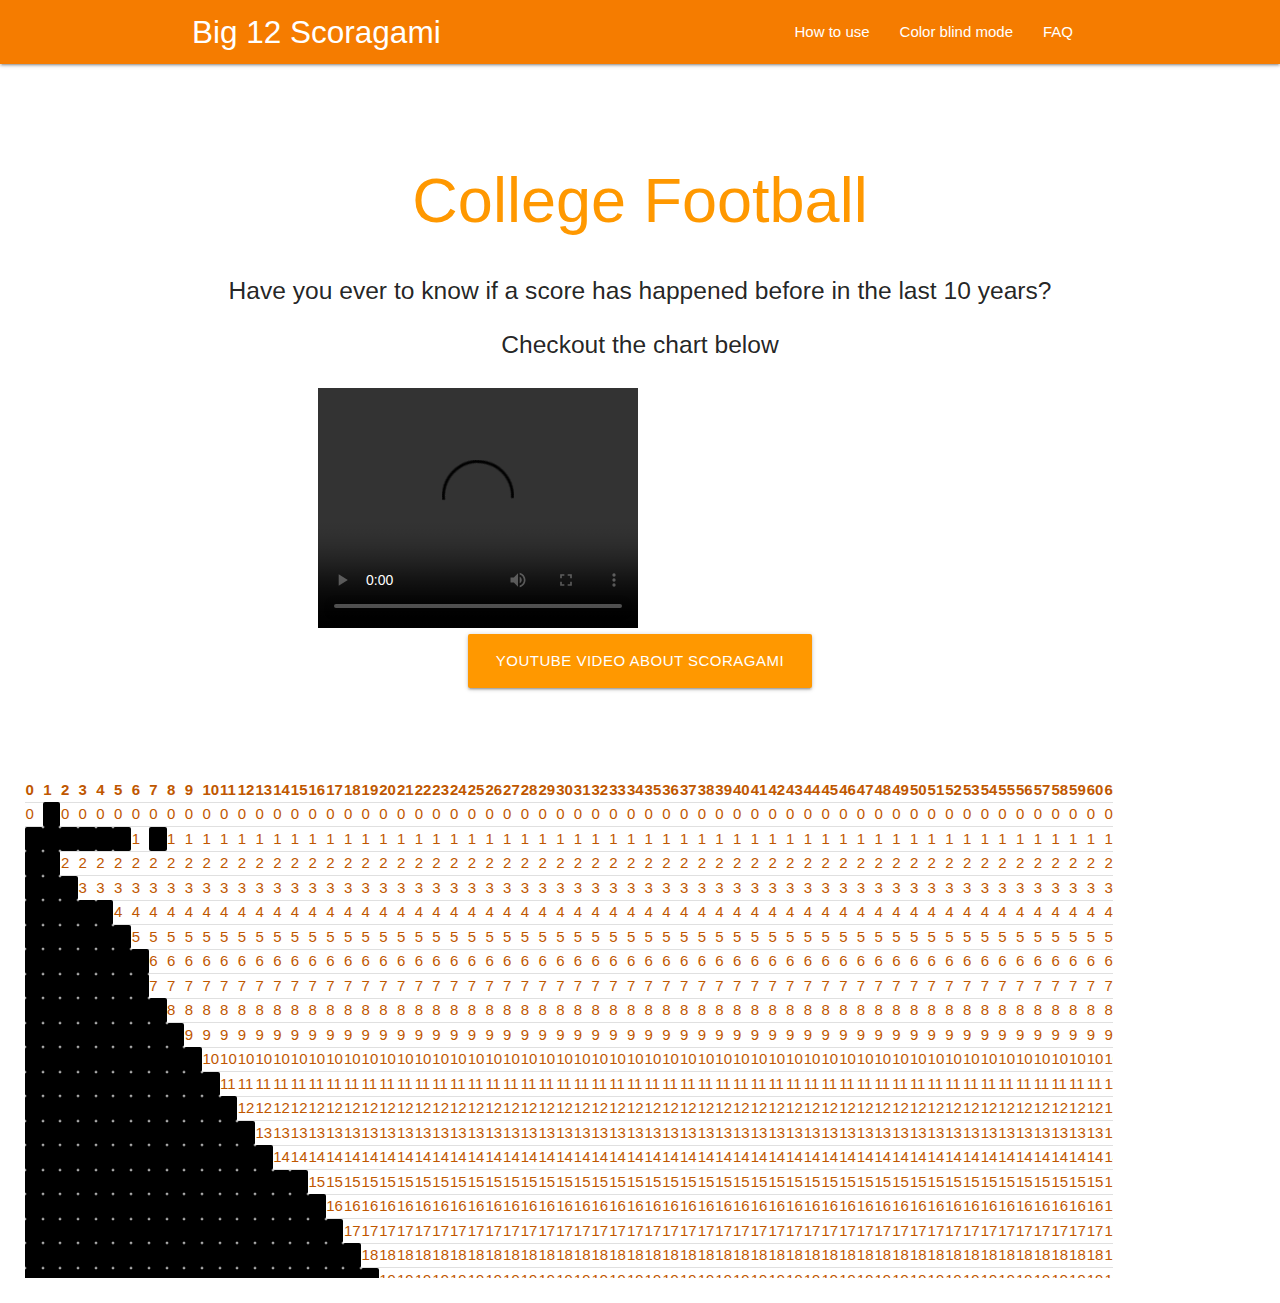
==== index.html @ 8af86ffb "FAQButton and links fixes and script.js link added" ====
<!DOCTYPE html>
<html lang="en">
<head>
  <meta http-equiv="Content-Type" content="text/html; charset=UTF-8"/>
  <meta name="viewport" content="width=device-width, initial-scale=1, maximum-scale=1.0"/>
  <title>Big 12 Scorigami</title>

  <!-- CSS  -->
  <link href="https://fonts.googleapis.com/icon?family=Material+Icons" rel="stylesheet">
  <link href="./assets/css/materialize.css" type="text/css" rel="stylesheet" media="screen,projection"/>
  <link href="./assets/css/style.css" type="text/css" rel="stylesheet" media="screen,projection"/>
</head>
<body>
  <style>       
    a{
        cursor: url("https://drive.google.com/file/d/1Yt3n2BtXVb5JNhvLH7sIh6-dZp56y6W1/view?usp=share_link"), url("https://drive.google.com/file/d/1Yt3n2BtXVb5JNhvLH7sIh6-dZp56y6W1/view?usp=share_link"), default;
    }
    </style>  

  <nav class="orange darken-2" role="navigation">
    <div class="nav-wrapper container"><a id="logo-container" href="#" class="brand-logo">Big 12 Scoragami</a>
      <ul class="right hide-on-med-and-down">
        <li><a href="#about">How to use</a></li>
        <li><a href="#news">Color blind mode</a></li>
        <li><a href="faq.html">FAQ</a></li>
        <ul>
          
          
          <li><a href="#contact">Contact us</a></li>
          
        </ul>
        
      </ul>

      <ul id="nav-mobile" class="sidenav">
        <li><a href="#">Navbar Link</a></li>
        <!-- <div class="collapsible-header " style="width: 25%;"><i class="material-icons">question_answer</i><a href="/faq.html">  -->
          <a href="/faq.html">  <div class="col s12 m4 l2 orange darken-2"><i class="material-icons">question_answer</i><span class="flow-text">FAQ</span></div>

            <li><a href="/faq.html"></a></li>
            <!-- <div class="collapsible-header " style="width: 25%;"><i class="material-icons">question_answer</i><a href="/faq.html">  -->
              <a href="/faq.html">  <div class=" orange darken-2"><i class="material-icons">question_answer</i><span class="flow-text">Color blind</span></div>

                <li><a href="#"></a></li>
                <!-- <div class="collapsible-header " style="width: 25%;"><i class="material-icons">question_answer</i><a href="/faq.html">  -->
                  <div class="orange darken-2"><i class="material-icons">question_answer</i><span class="flow-text">How does it work</span></div>
      </ul>
      
      <a href="#" data-target="nav-mobile" class="sidenav-trigger"><i class="material-icons">menu</i></a>
    </div>
  </nav>
  <div class="section no-pad-bot" id="index-banner">
    <div class="container">
      <br><br>
      <h1 class="header center orange-text">College Football </h1>
      <div class="row center">
        <h5 class="header col s12 light">Have you ever to know if a score has happened before in the last 10 years? <br><br> Checkout the chart below</h5>
      </div>
      <div class="row center">
        <video width="320" height="240" controls>
          <source src="https://www.youtube.com/watch?v=9l5C8cGMueY" type=video/ogg>
          
        </video>

        <video width="320" height="240" autoplay muted>
          <source href="https://www.youtube.com/watch?v=9l5C8cGMueY" type="video/mp4">
                          </video>
        <a href="https://www.youtube.com/watch?v=9l5C8cGMueY" id="download-button" class="btn-large waves-effect waves-light orange">Youtube video about Scoragami</a>
      </div>
      <br><br>

    </div>
  </div>

   

  <main>
    <table id="score-table" class="score-table">
      <tbody>
        <!-- insert winning and loosing team h -->
        <tr id="column" class="column">
          <th id="columnheader-0" class>0</th>
          <th id="columnheader-1" class>1</th>
          <th id="columnheader-2" class>2</th>
          <th id="columnheader-3" class>3</th>
          <th id="columnheader-4" class>4</th>
          <th id="columnheader-5" class>5</th>
          <th id="columnheader-6" class>6</th>
          <th id="columnheader-7" class>7</th>
          <th id="columnheader-8" class>8</th>
          <th id="columnheader-9" class>9</th>
          <th id="columnheader-10" class>10</th>
          <th id="columnheader-11" class>11</th>
          <th id="columnheader-12" class>12</th>
          <th id="columnheader-13" class>13</th>
          <th id="columnheader-14" class>14</th>
          <th id="columnheader-15" class>15</th>
          <th id="columnheader-16" class>16</th>
          <th id="columnheader-17" class>17</th>
          <th id="columnheader-18" class>18</th>
          <th id="columnheader-19" class>19</th>
          <th id="columnheader-20" class>20</th>
          <th id="columnheader-21" class>21</th>
          <th id="columnheader-22" class>22</th>
          <th id="columnheader-23" class>23</th>
          <th id="columnheader-24" class>24</th>
          <th id="columnheader-25" class>25</th>
          <th id="columnheader-26" class>26</th>
          <th id="columnheader-27" class>27</th>
          <th id="columnheader-28" class>28</th>
          <th id="columnheader-29" class>29</th>
          <th id="columnheader-30" class>30</th>
          <th id="columnheader-31" class>31</th>
          <th id="columnheader-32" class>32</th>
          <th id="columnheader-33" class>33</th>
          <th id="columnheader-34" class>34</th>
          <th id="columnheader-35" class>35</th>
          <th id="columnheader-36" class>36</th>
          <th id="columnheader-37" class>37</th>
          <th id="columnheader-38" class>38</th>
          <th id="columnheader-39" class>39</th>
          <th id="columnheader-40" class>40</th>
          <th id="columnheader-41" class>41</th>
          <th id="columnheader-42" class>42</th>
          <th id="columnheader-43" class>43</th>
          <th id="columnheader-44" class>44</th>
          <th id="columnheader-45" class>45</th>
          <th id="columnheader-46" class>46</th>
          <th id="columnheader-47" class>47</th>
          <th id="columnheader-48" class>48</th>
          <th id="columnheader-49" class>49</th>
          <th id="columnheader-50" class>50</th>
          <th id="columnheader-51" class>51</th>
          <th id="columnheader-52" class>52</th>
          <th id="columnheader-53" class>53</th>
          <th id="columnheader-54" class>54</th>
          <th id="columnheader-55" class>55</th>
          <th id="columnheader-56" class>56</th>
          <th id="columnheader-57" class>57</th>
          <th id="columnheader-58" class>58</th>
          <th id="columnheader-59" class>59</th>
          <th id="columnheader-60" class>60</th>
          <th id="columnheader-61" class>61</th>
          <th id="columnheader-62" class>62</th>
          <th id="columnheader-63" class>63</th>
          <th id="columnheader-64" class>64</th>
          <th id="columnheader-65" class>65</th>
          <th id="columnheader-66" class>66</th>
          <th id="columnheader-67" class>67</th>
          <th id="columnheader-68" class>68</th>
          <th id="columnheader-69" class>69</th>
          <th id="columnheader-70" class>70</th>
          <th id="columnheader-71" class>71</th>
        </tr>
        <tr id="row-0" class-="row-0">
          <td id="r0-c0" class="hidden">0</td>
          <td id="r0-c1" class="black">0</td>
          <td id="r0-c2" class="hidden">0</td>
          <td id="r0-c3" class="hidden">0</td>
          <td id="r0-c4" class="hidden">0</td>
          <td id="r0-c5" class="hidden">0</td>
          <td id="r0-c6" class="hidden">0</td>
          <td id="r0-c7" class="hidden">0</td>
          <td id="r0-c8" class="hidden">0</td>
          <td id="r0-c9" class="hidden">0</td>
          <td id="r0-c10" class="hidden">0</td>
          <td id="r0-c11" class="hidden">0</td>
          <td id="r0-c12" class="hidden">0</td>
          <td id="r0-c13" class="hidden">0</td>
          <td id="r0-c14" class="hidden">0</td>
          <td id="r0-c15" class="hidden">0</td>
          <td id="r0-c16" class="hidden">0</td>
          <td id="r0-c17" class="hidden">0</td>
          <td id="r0-c18" class="hidden">0</td>
          <td id="r0-c19" class="hidden">0</td>
          <td id="r0-c20" class="hidden">0</td>
          <td id="r0-c21" class="hidden">0</td>
          <td id="r0-c22" class="hidden">0</td>
          <td id="r0-c23" class="hidden">0</td>
          <td id="r0-c24" class="hidden">0</td>
          <td id="r0-c25" class="hidden">0</td>
          <td id="r0-c26" class="hidden">0</td>
          <td id="r0-c27" class="hidden">0</td>
          <td id="r0-c28" class="hidden">0</td>
          <td id="r0-c29" class="hidden">0</td>
          <td id="r0-c30" class="hidden">0</td>
          <td id="r0-c31" class="hidden">0</td>
          <td id="r0-c32" class="hidden">0</td>
          <td id="r0-c33" class="hidden">0</td>
          <td id="r0-c34" class="hidden">0</td>
          <td id="r0-c35" class="hidden">0</td>
          <td id="r0-c36" class="hidden">0</td>
          <td id="r0-c37" class="hidden">0</td>
          <td id="r0-c38" class="hidden">0</td>
          <td id="r0-c39" class="hidden">0</td>
          <td id="r0-c40" class="hidden">0</td>
          <td id="r0-c41" class="hidden">0</td>
          <td id="r0-c42" class="hidden">0</td>
          <td id="r0-c43" class="hidden">0</td>
          <td id="r0-c44" class="hidden">0</td>
          <td id="r0-c45" class="hidden">0</td>
          <td id="r0-c46" class="hidden">0</td>
          <td id="r0-c47" class="hidden">0</td>
          <td id="r0-c48" class="hidden">0</td>
          <td id="r0-c49" class="hidden">0</td>
          <td id="r0-c50" class="hidden">0</td>
          <td id="r0-c51" class="hidden">0</td>
          <td id="r0-c52" class="hidden">0</td>
          <td id="r0-c53" class="hidden">0</td>
          <td id="r0-c54" class="hidden">0</td>
          <td id="r0-c55" class="hidden">0</td>
          <td id="r0-c56" class="hidden">0</td>
          <td id="r0-c57" class="hidden">0</td>
          <td id="r0-c58" class="hidden">0</td>
          <td id="r0-c59" class="hidden">0</td>
          <td id="r0-c60" class="hidden">0</td>
          <td id="r0-c61" class="hidden">0</td>
          <td id="r0-c62" class="hidden">0</td>
          <td id="r0-c63" class="hidden">0</td>
          <td id="r0-c64" class="hidden">0</td>
          <td id="r0-c65" class="hidden">0</td>
          <td id="r0-c66" class="hidden">0</td>
          <td id="r0-c67" class="hidden">0</td>
          <td id="r0-c68" class="hidden">0</td>
          <td id="r0-c69" class="hidden">0</td>
          <td id="r0-c70" class="hidden">0</td>
          <td id="r0-c71" class="hidden">0</td>
          <th id="r0-c72" class="hidden">0</th>
        </tr>
        <tr id="row-1" class="row-1">
          <td id="r1-c0" class="black">1</td>
          <td id="r1-c1" class="black">1</td>
          <td id="r1-c2" class="black">1</td>
          <td id="r1-c3" class="black">1</td>
          <td id="r1-c4" class="black">1</td>
          <td id="r1-c5" class="black">1</td>
          <td id="r1-c6" class="hidden">1</td>
          <td id="r1-c7" class="black">1</td>
          <td id="r1-c8" class="hidden">1</td>
          <td id="r1-c9" class="hidden">1</td>
          <td id="r1-c10" class="hidden">1</td>
          <td id="r1-c11" class="hidden">1</td>
          <td id="r1-c12" class="hidden">1</td>
          <td id="r1-c13" class="hidden">1</td>
          <td id="r1-c14" class="hidden">1</td>
          <td id="r1-c15" class="hidden">1</td>
          <td id="r1-c16" class="hidden">1</td>
          <td id="r1-c17" class="hidden">1</td>
          <td id="r1-c18" class="hidden">1</td>
          <td id="r1-c19" class="hidden">1</td>
          <td id="r1-c20" class="hidden">1</td>
          <td id="r1-c21" class="hidden">1</td>
          <td id="r1-c22" class="hidden">1</td>
          <td id="r1-c23" class="hidden">1</td>
          <td id="r1-c24" class="hidden">1</td>
          <td id="r1-c25" class="hidden">1</td>
          <td id="r1-c26" class="hidden">1</td>
          <td id="r1-c27" class="hidden">1</td>
          <td id="r1-c28" class="hidden">1</td>
          <td id="r1-c29" class="hidden">1</td>
          <td id="r1-c30" class="hidden">1</td>
          <td id="r1-c31" class="hidden">1</td>
          <td id="r1-c32" class="hidden">1</td>
          <td id="r1-c33" class="hidden">1</td>
          <td id="r1-c34" class="hidden">1</td>
          <td id="r1-c35" class="hidden">1</td>
          <td id="r1-c36" class="hidden">1</td>
          <td id="r1-c37" class="hidden">1</td>
          <td id="r1-c38" class="hidden">1</td>
          <td id="r1-c39" class="hidden">1</td>
          <td id="r1-c40" class="hidden">1</td>
          <td id="r1-c41" class="hidden">1</td>
          <td id="r1-c42" class="hidden">1</td>
          <td id="r1-c43" class="hidden">1</td>
          <td id="r1-c44" class="hidden">1</td>
          <td id="r1-c45" class="hidden">1</td>
          <td id="r1-c46" class="hidden">1</td>
          <td id="r1-c47" class="hidden">1</td>
          <td id="r1-c48" class="hidden">1</td>
          <td id="r1-c49" class="hidden">1</td>
          <td id="r1-c50" class="hidden">1</td>
          <td id="r1-c51" class="hidden">1</td>
          <td id="r1-c52" class="hidden">1</td>
          <td id="r1-c53" class="hidden">1</td>
          <td id="r1-c54" class="hidden">1</td>
          <td id="r1-c55" class="hidden">1</td>
          <td id="r1-c56" class="hidden">1</td>
          <td id="r1-c57" class="hidden">1</td>
          <td id="r1-c58" class="hidden">1</td>
          <td id="r1-c59" class="hidden">1</td>
          <td id="r1-c60" class="hidden">1</td>
          <td id="r1-c61" class="hidden">1</td>
          <td id="r1-c62" class="hidden">1</td>
          <td id="r1-c63" class="hidden">1</td>
          <td id="r1-c64" class="hidden">1</td>
          <td id="r1-c65" class="hidden">1</td>
          <td id="r1-c66" class="hidden">1</td>
          <td id="r1-c67" class="hidden">1</td>
          <td id="r1-c68" class="hidden">1</td>
          <td id="r1-c69" class="hidden">1</td>
          <td id="r1-c70" class="hidden">1</td>
          <td id="r1-c71" class="hidden">1</td>
          <th id="r1-c72" class="hidden">1</th>
        </tr>
        <tr id="row-2" class="row-2">
          <td id="r2-c0" class="black">2</td>
          <td id="r2-c1" class="black">2</td>
          <td id="r2-c2" class="hidden">2</td>
          <td id="r2-c3" class="hidden">2</td>
          <td id="r2-c4" class="hidden">2</td>
          <td id="r2-c5" class="hidden">2</td>
          <td id="r2-c6" class="hidden">2</td>
          <td id="r2-c7" class="hidden">2</td>
          <td id="r2-c8" class="hidden">2</td>
          <td id="r2-c9" class="hidden">2</td>
          <td id="r2-c10" class="hidden">2</td>
          <td id="r2-c11" class="hidden">2</td>
          <td id="r2-c12" class="hidden">2</td>
          <td id="r2-c13" class="hidden">2</td>
          <td id="r2-c14" class="hidden">2</td>
          <td id="r2-c15" class="hidden">2</td>
          <td id="r2-c16" class="hidden">2</td>
          <td id="r2-c17" class="hidden">2</td>
          <td id="r2-c18" class="hidden">2</td>
          <td id="r2-c19" class="hidden">2</td>
          <td id="r2-c20" class="hidden">2</td>
          <td id="r2-c21" class="hidden">2</td>
          <td id="r2-c22" class="hidden">2</td>
          <td id="r2-c23" class="hidden">2</td>
          <td id="r2-c24" class="hidden">2</td>
          <td id="r2-c25" class="hidden">2</td>
          <td id="r2-c26" class="hidden">2</td>
          <td id="r2-c27" class="hidden">2</td>
          <td id="r2-c28" class="hidden">2</td>
          <td id="r2-c29" class="hidden">2</td>
          <td id="r2-c30" class="hidden">2</td>
          <td id="r2-c31" class="hidden">2</td>
          <td id="r2-c32" class="hidden">2</td>
          <td id="r2-c33" class="hidden">2</td>
          <td id="r2-c34" class="hidden">2</td>
          <td id="r2-c35" class="hidden">2</td>
          <td id="r2-c36" class="hidden">2</td>
          <td id="r2-c37" class="hidden">2</td>
          <td id="r2-c38" class="hidden">2</td>
          <td id="r2-c39" class="hidden">2</td>
          <td id="r2-c40" class="hidden">2</td>
          <td id="r2-c41" class="hidden">2</td>
          <td id="r2-c42" class="hidden">2</td>
          <td id="r2-c43" class="hidden">2</td>
          <td id="r2-c44" class="hidden">2</td>
          <td id="r2-c45" class="hidden">2</td>
          <td id="r2-c46" class="hidden">2</td>
          <td id="r2-c47" class="hidden">2</td>
          <td id="r2-c48" class="hidden">2</td>
          <td id="r2-c49" class="hidden">2</td>
          <td id="r2-c50" class="hidden">2</td>
          <td id="r2-c51" class="hidden">2</td>
          <td id="r2-c52" class="hidden">2</td>
          <td id="r2-c53" class="hidden">2</td>
          <td id="r2-c54" class="hidden">2</td>
          <td id="r2-c55" class="hidden">2</td>
          <td id="r2-c56" class="hidden">2</td>
          <td id="r2-c57" class="hidden">2</td>
          <td id="r2-c58" class="hidden">2</td>
          <td id="r2-c59" class="hidden">2</td>
          <td id="r2-c60" class="hidden">2</td>
          <td id="r2-c61" class="hidden">2</td>
          <td id="r2-c62" class="hidden">2</td>
          <td id="r2-c63" class="hidden">2</td>
          <td id="r2-c64" class="hidden">2</td>
          <td id="r2-c65" class="hidden">2</td>
          <td id="r2-c66" class="hidden">2</td>
          <td id="r2-c67" class="hidden">2</td>
          <td id="r2-c68" class="hidden">2</td>
          <td id="r2-c69" class="hidden">2</td>
          <td id="r2-c70" class="hidden">2</td>
          <td id="r2-c71" class="hidden">2</td>
          <th id="r2-c72" class="hidden">2</th>
        </tr>
        <tr id="row-3" class="row-3">
          <td id="r3-c0" class="black">3</td>
          <td id="r3-c1" class="black">3</td>
          <td id="r3-c2" class="black">3</td>
          <td id="r3-c3" class="hidden">3</td>
          <td id="r3-c4" class="hidden">3</td>
          <td id="r3-c5" class="hidden">3</td>
          <td id="r3-c6" class="hidden">3</td>
          <td id="r3-c7" class="hidden">3</td>
          <td id="r3-c8" class="hidden">3</td>
          <td id="r3-c9" class="hidden">3</td>
          <td id="r3-c10" class="hidden">3</td>
          <td id="r3-c11" class="hidden">3</td>
          <td id="r3-c12" class="hidden">3</td>
          <td id="r3-c13" class="hidden">3</td>
          <td id="r3-c14" class="hidden">3</td>
          <td id="r3-c15" class="hidden">3</td>
          <td id="r3-c16" class="hidden">3</td>
          <td id="r3-c17" class="hidden">3</td>
          <td id="r3-c18" class="hidden">3</td>
          <td id="r3-c19" class="hidden">3</td>
          <td id="r3-c20" class="hidden">3</td>
          <td id="r3-c21" class="hidden">3</td>
          <td id="r3-c22" class="hidden">3</td>
          <td id="r3-c23" class="hidden">3</td>
          <td id="r3-c24" class="hidden">3</td>
          <td id="r3-c25" class="hidden">3</td>
          <td id="r3-c26" class="hidden">3</td>
          <td id="r3-c27" class="hidden">3</td>
          <td id="r3-c28" class="hidden">3</td>
          <td id="r3-c29" class="hidden">3</td>
          <td id="r3-c30" class="hidden">3</td>
          <td id="r3-c31" class="hidden">3</td>
          <td id="r3-c32" class="hidden">3</td>
          <td id="r3-c33" class="hidden">3</td>
          <td id="r3-c34" class="hidden">3</td>
          <td id="r3-c35" class="hidden">3</td>
          <td id="r3-c36" class="hidden">3</td>
          <td id="r3-c37" class="hidden">3</td>
          <td id="r3-c38" class="hidden">3</td>
          <td id="r3-c39" class="hidden">3</td>
          <td id="r3-c40" class="hidden">3</td>
          <td id="r3-c41" class="hidden">3</td>
          <td id="r3-c42" class="hidden">3</td>
          <td id="r3-c43" class="hidden">3</td>
          <td id="r3-c44" class="hidden">3</td>
          <td id="r3-c45" class="hidden">3</td>
          <td id="r3-c46" class="hidden">3</td>
          <td id="r3-c47" class="hidden">3</td>
          <td id="r3-c48" class="hidden">3</td>
          <td id="r3-c49" class="hidden">3</td>
          <td id="r3-c50" class="hidden">3</td>
          <td id="r3-c51" class="hidden">3</td>
          <td id="r3-c52" class="hidden">3</td>
          <td id="r3-c53" class="hidden">3</td>
          <td id="r3-c54" class="hidden">3</td>
          <td id="r3-c55" class="hidden">3</td>
          <td id="r3-c56" class="hidden">3</td>
          <td id="r3-c57" class="hidden">3</td>
          <td id="r3-c58" class="hidden">3</td>
          <td id="r3-c59" class="hidden">3</td>
          <td id="r3-c60" class="hidden">3</td>
          <td id="r3-c61" class="hidden">3</td>
          <td id="r3-c62" class="hidden">3</td>
          <td id="r3-c63" class="hidden">3</td>
          <td id="r3-c64" class="hidden">3</td>
          <td id="r3-c65" class="hidden">3</td>
          <td id="r3-c66" class="hidden">3</td>
          <td id="r3-c67" class="hidden">3</td>
          <td id="r3-c68" class="hidden">3</td>
          <td id="r3-c69" class="hidden">3</td>
          <td id="r3-c70" class="hidden">3</td>
          <td id="r3-c71" class="hidden">3</td>
          <th id="r3-c72" class="hidden">3</th>
        </tr>
        <tr id="row-4" class="row-4">
          <td id="r4-c0" class="black">4</td>
          <td id="r4-c1" class="black">4</td>
          <td id="r4-c2" class="black">4</td>
          <td id="r4-c3" class="black">4</td>
          <td id="r4-c4" class="black">4</td>
          <td id="r4-c5" class="hidden">4</td>
          <td id="r4-c6" class="hidden">4</td>
          <td id="r4-c7" class="hidden">4</td>
          <td id="r4-c8" class="hidden">4</td>
          <td id="r4-c9" class="hidden">4</td>
          <td id="r4-c10" class="hidden">4</td>
          <td id="r4-c11" class="hidden">4</td>
          <td id="r4-c12" class="hidden">4</td>
          <td id="r4-c13" class="hidden">4</td>
          <td id="r4-c14" class="hidden">4</td>
          <td id="r4-c15" class="hidden">4</td>
          <td id="r4-c16" class="hidden">4</td>
          <td id="r4-c17" class="hidden">4</td>
          <td id="r4-c18" class="hidden">4</td>
          <td id="r4-c19" class="hidden">4</td>
          <td id="r4-c20" class="hidden">4</td>
          <td id="r4-c21" class="hidden">4</td>
          <td id="r4-c22" class="hidden">4</td>
          <td id="r4-c23" class="hidden">4</td>
          <td id="r4-c24" class="hidden">4</td>
          <td id="r4-c25" class="hidden">4</td>
          <td id="r4-c26" class="hidden">4</td>
          <td id="r4-c27" class="hidden">4</td>
          <td id="r4-c28" class="hidden">4</td>
          <td id="r4-c29" class="hidden">4</td>
          <td id="r4-c30" class="hidden">4</td>
          <td id="r4-c31" class="hidden">4</td>
          <td id="r4-c32" class="hidden">4</td>
          <td id="r4-c33" class="hidden">4</td>
          <td id="r4-c34" class="hidden">4</td>
          <td id="r4-c35" class="hidden">4</td>
          <td id="r4-c36" class="hidden">4</td>
          <td id="r4-c37" class="hidden">4</td>
          <td id="r4-c38" class="hidden">4</td>
          <td id="r4-c39" class="hidden">4</td>
          <td id="r4-c40" class="hidden">4</td>
          <td id="r4-c41" class="hidden">4</td>
          <td id="r4-c42" class="hidden">4</td>
          <td id="r4-c43" class="hidden">4</td>
          <td id="r4-c44" class="hidden">4</td>
          <td id="r4-c45" class="hidden">4</td>
          <td id="r4-c46" class="hidden">4</td>
          <td id="r4-c47" class="hidden">4</td>
          <td id="r4-c48" class="hidden">4</td>
          <td id="r4-c49" class="hidden">4</td>
          <td id="r4-c50" class="hidden">4</td>
          <td id="r4-c51" class="hidden">4</td>
          <td id="r4-c52" class="hidden">4</td>
          <td id="r4-c53" class="hidden">4</td>
          <td id="r4-c54" class="hidden">4</td>
          <td id="r4-c55" class="hidden">4</td>
          <td id="r4-c56" class="hidden">4</td>
          <td id="r4-c57" class="hidden">4</td>
          <td id="r4-c58" class="hidden">4</td>
          <td id="r4-c59" class="hidden">4</td>
          <td id="r4-c60" class="hidden">4</td>
          <td id="r4-c61" class="hidden">4</td>
          <td id="r4-c62" class="hidden">4</td>
          <td id="r4-c63" class="hidden">4</td>
          <td id="r4-c64" class="hidden">4</td>
          <td id="r4-c65" class="hidden">4</td>
          <td id="r4-c66" class="hidden">4</td>
          <td id="r4-c67" class="hidden">4</td>
          <td id="r4-c68" class="hidden">4</td>
          <td id="r4-c69" class="hidden">4</td>
          <td id="r4-c70" class="hidden">4</td>
          <td id="r4-c71" class="hidden">4</td>
          <th id="r4-c72" class="hidden">4</th>
        </tr>
        <tr id="row-5" class="row-5">
          <td id="r5-c0" class="black">5</td>
          <td id="r5-c1" class="black">5</td>
          <td id="r5-c2" class="black">5</td>
          <td id="r5-c3" class="black">5</td>
          <td id="r5-c4" class="black">5</td>
          <td id="r5-c5" class="black">5</td>
          <td id="r5-c6" class="hidden">5</td>
          <td id="r5-c7" class="hidden">5</td>
          <td id="r5-c8" class="hidden">5</td>
          <td id="r5-c9" class="hidden">5</td>
          <td id="r5-c10" class="hidden">5</td>
          <td id="r5-c11" class="hidden">5</td>
          <td id="r5-c12" class="hidden">5</td>
          <td id="r5-c13" class="hidden">5</td>
          <td id="r5-c14" class="hidden">5</td>
          <td id="r5-c15" class="hidden">5</td>
          <td id="r5-c16" class="hidden">5</td>
          <td id="r5-c17" class="hidden">5</td>
          <td id="r5-c18" class="hidden">5</td>
          <td id="r5-c19" class="hidden">5</td>
          <td id="r5-c20" class="hidden">5</td>
          <td id="r5-c21" class="hidden">5</td>
          <td id="r5-c22" class="hidden">5</td>
          <td id="r5-c23" class="hidden">5</td>
          <td id="r5-c24" class="hidden">5</td>
          <td id="r5-c25" class="hidden">5</td>
          <td id="r5-c26" class="hidden">5</td>
          <td id="r5-c27" class="hidden">5</td>
          <td id="r5-c28" class="hidden">5</td>
          <td id="r5-c29" class="hidden">5</td>
          <td id="r5-c30" class="hidden">5</td>
          <td id="r5-c31" class="hidden">5</td>
          <td id="r5-c32" class="hidden">5</td>
          <td id="r5-c33" class="hidden">5</td>
          <td id="r5-c34" class="hidden">5</td>
          <td id="r5-c35" class="hidden">5</td>
          <td id="r5-c36" class="hidden">5</td>
          <td id="r5-c37" class="hidden">5</td>
          <td id="r5-c38" class="hidden">5</td>
          <td id="r5-c39" class="hidden">5</td>
          <td id="r5-c40" class="hidden">5</td>
          <td id="r5-c41" class="hidden">5</td>
          <td id="r5-c42" class="hidden">5</td>
          <td id="r5-c43" class="hidden">5</td>
          <td id="r5-c44" class="hidden">5</td>
          <td id="r5-c45" class="hidden">5</td>
          <td id="r5-c46" class="hidden">5</td>
          <td id="r5-c47" class="hidden">5</td>
          <td id="r5-c48" class="hidden">5</td>
          <td id="r5-c49" class="hidden">5</td>
          <td id="r5-c50" class="hidden">5</td>
          <td id="r5-c51" class="hidden">5</td>
          <td id="r5-c52" class="hidden">5</td>
          <td id="r5-c53" class="hidden">5</td>
          <td id="r5-c54" class="hidden">5</td>
          <td id="r5-c55" class="hidden">5</td>
          <td id="r5-c56" class="hidden">5</td>
          <td id="r5-c57" class="hidden">5</td>
          <td id="r5-c58" class="hidden">5</td>
          <td id="r5-c59" class="hidden">5</td>
          <td id="r5-c60" class="hidden">5</td>
          <td id="r5-c61" class="hidden">5</td>
          <td id="r5-c62" class="hidden">5</td>
          <td id="r5-c63" class="hidden">5</td>
          <td id="r5-c64" class="hidden">5</td>
          <td id="r5-c65" class="hidden">5</td>
          <td id="r5-c66" class="hidden">5</td>
          <td id="r5-c67" class="hidden">5</td>
          <td id="r5-c68" class="hidden">5</td>
          <td id="r5-c69" class="hidden">5</td>
          <td id="r5-c70" class="hidden">5</td>
          <td id="r5-c71" class="hidden">5</td>
          <th id="r5-c72" class="hidden">5</th>
        </tr>
        <tr id="row-6" class="row-6">
          <td id="r6-c0" class="black">6</td>
          <td id="r6-c1" class="black">6</td>
          <td id="r6-c2" class="black">6</td>
          <td id="r6-c3" class="black">6</td>
          <td id="r6-c4" class="black">6</td>
          <td id="r6-c5" class="black">6</td>
          <td id="r6-c6" class="black">6</td>
          <td id="r6-c7" class="hidden">6</td>
          <td id="r6-c8" class="hidden">6</td>
          <td id="r6-c9" class="hidden">6</td>
          <td id="r6-c10" class="hidden">6</td>
          <td id="r6-c11" class="hidden">6</td>
          <td id="r6-c12" class="hidden">6</td>
          <td id="r6-c13" class="hidden">6</td>
          <td id="r6-c14" class="hidden">6</td>
          <td id="r6-c15" class="hidden">6</td>
          <td id="r6-c16" class="hidden">6</td>
          <td id="r6-c17" class="hidden">6</td>
          <td id="r6-c18" class="hidden">6</td>
          <td id="r6-c19" class="hidden">6</td>
          <td id="r6-c20" class="hidden">6</td>
          <td id="r6-c21" class="hidden">6</td>
          <td id="r6-c22" class="hidden">6</td>
          <td id="r6-c23" class="hidden">6</td>
          <td id="r6-c24" class="hidden">6</td>
          <td id="r6-c25" class="hidden">6</td>
          <td id="r6-c26" class="hidden">6</td>
          <td id="r6-c27" class="hidden">6</td>
          <td id="r6-c28" class="hidden">6</td>
          <td id="r6-c29" class="hidden">6</td>
          <td id="r6-c30" class="hidden">6</td>
          <td id="r6-c31" class="hidden">6</td>
          <td id="r6-c32" class="hidden">6</td>
          <td id="r6-c33" class="hidden">6</td>
          <td id="r6-c34" class="hidden">6</td>
          <td id="r6-c35" class="hidden">6</td>
          <td id="r6-c36" class="hidden">6</td>
          <td id="r6-c37" class="hidden">6</td>
          <td id="r6-c38" class="hidden">6</td>
          <td id="r6-c39" class="hidden">6</td>
          <td id="r6-c40" class="hidden">6</td>
          <td id="r6-c41" class="hidden">6</td>
          <td id="r6-c42" class="hidden">6</td>
          <td id="r6-c43" class="hidden">6</td>
          <td id="r6-c44" class="hidden">6</td>
          <td id="r6-c45" class="hidden">6</td>
          <td id="r6-c46" class="hidden">6</td>
          <td id="r6-c47" class="hidden">6</td>
          <td id="r6-c48" class="hidden">6</td>
          <td id="r6-c49" class="hidden">6</td>
          <td id="r6-c50" class="hidden">6</td>
          <td id="r6-c51" class="hidden">6</td>
          <td id="r6-c52" class="hidden">6</td>
          <td id="r6-c53" class="hidden">6</td>
          <td id="r6-c54" class="hidden">6</td>
          <td id="r6-c55" class="hidden">6</td>
          <td id="r6-c56" class="hidden">6</td>
          <td id="r6-c57" class="hidden">6</td>
          <td id="r6-c58" class="hidden">6</td>
          <td id="r6-c59" class="hidden">6</td>
          <td id="r6-c60" class="hidden">6</td>
          <td id="r6-c61" class="hidden">6</td>
          <td id="r6-c62" class="hidden">6</td>
          <td id="r6-c63" class="hidden">6</td>
          <td id="r6-c64" class="hidden">6</td>
          <td id="r6-c65" class="hidden">6</td>
          <td id="r6-c66" class="hidden">6</td>
          <td id="r6-c67" class="hidden">6</td>
          <td id="r6-c68" class="hidden">6</td>
          <td id="r6-c69" class="hidden">6</td>
          <td id="r6-c70" class="hidden">6</td>
          <td id="r6-c71" class="hidden">6</td>
          <th id="r6-c72" class="hidden">6</th>
        </tr>
        <tr id="row-7" class="row-7">
          <td id="r7-c0" class="black">7</td>
          <td id="r7-c1" class="black">7</td>
          <td id="r7-c2" class="black">7</td>
          <td id="r7-c3" class="black">7</td>
          <td id="r7-c4" class="black">7</td>
          <td id="r7-c5" class="black">7</td>
          <td id="r7-c6" class="black">7</td>
          <td id="r7-c7" class="hidden">7</td>
          <td id="r7-c8" class="hidden">7</td>
          <td id="r7-c9" class="hidden">7</td>
          <td id="r7-c10" class="hidden">7</td>
          <td id="r7-c11" class="hidden">7</td>
          <td id="r7-c12" class="hidden">7</td>
          <td id="r7-c13" class="hidden">7</td>
          <td id="r7-c14" class="hidden">7</td>
          <td id="r7-c15" class="hidden">7</td>
          <td id="r7-c16" class="hidden">7</td>
          <td id="r7-c17" class="hidden">7</td>
          <td id="r7-c18" class="hidden">7</td>
          <td id="r7-c19" class="hidden">7</td>
          <td id="r7-c20" class="hidden">7</td>
          <td id="r7-c21" class="hidden">7</td>
          <td id="r7-c22" class="hidden">7</td>
          <td id="r7-c23" class="hidden">7</td>
          <td id="r7-c24" class="hidden">7</td>
          <td id="r7-c25" class="hidden">7</td>
          <td id="r7-c26" class="hidden">7</td>
          <td id="r7-c27" class="hidden">7</td>
          <td id="r7-c28" class="hidden">7</td>
          <td id="r7-c29" class="hidden">7</td>
          <td id="r7-c30" class="hidden">7</td>
          <td id="r7-c31" class="hidden">7</td>
          <td id="r7-c32" class="hidden">7</td>
          <td id="r7-c33" class="hidden">7</td>
          <td id="r7-c34" class="hidden">7</td>
          <td id="r7-c35" class="hidden">7</td>
          <td id="r7-c36" class="hidden">7</td>
          <td id="r7-c37" class="hidden">7</td>
          <td id="r7-c38" class="hidden">7</td>
          <td id="r7-c39" class="hidden">7</td>
          <td id="r7-c40" class="hidden">7</td>
          <td id="r7-c41" class="hidden">7</td>
          <td id="r7-c42" class="hidden">7</td>
          <td id="r7-c43" class="hidden">7</td>
          <td id="r7-c44" class="hidden">7</td>
          <td id="r7-c45" class="hidden">7</td>
          <td id="r7-c46" class="hidden">7</td>
          <td id="r7-c47" class="hidden">7</td>
          <td id="r7-c48" class="hidden">7</td>
          <td id="r7-c49" class="hidden">7</td>
          <td id="r7-c50" class="hidden">7</td>
          <td id="r7-c51" class="hidden">7</td>
          <td id="r7-c52" class="hidden">7</td>
          <td id="r7-c53" class="hidden">7</td>
          <td id="r7-c54" class="hidden">7</td>
          <td id="r7-c55" class="hidden">7</td>
          <td id="r7-c56" class="hidden">7</td>
          <td id="r7-c57" class="hidden">7</td>
          <td id="r7-c58" class="hidden">7</td>
          <td id="r7-c59" class="hidden">7</td>
          <td id="r7-c60" class="hidden">7</td>
          <td id="r7-c61" class="hidden">7</td>
          <td id="r7-c62" class="hidden">7</td>
          <td id="r7-c63" class="hidden">7</td>
          <td id="r7-c64" class="hidden">7</td>
          <td id="r7-c65" class="hidden">7</td>
          <td id="r7-c66" class="hidden">7</td>
          <td id="r7-c67" class="hidden">7</td>
          <td id="r7-c68" class="hidden">7</td>
          <td id="r7-c69" class="hidden">7</td>
          <td id="r7-c70" class="hidden">7</td>
          <td id="r7-c71" class="hidden">7</td>
          <th id="r7-c72" class="hidden">7</th>
        </tr>
        <tr id="row-8" class="row-8">
          <td id="r8-c0" class="black">8</td>
          <td id="r8-c1" class="black">8</td>
          <td id="r8-c2" class="black">8</td>
          <td id="r8-c3" class="black">8</td>
          <td id="r8-c4" class="black">8</td>
          <td id="r8-c4" class="black">8</td>
          <td id="r8-c6" class="black">8</td>
          <td id="r8-c7" class="black">8</td>
          <td id="r8-c8" class="hidden">8</td>
          <td id="r8-c9" class="hidden">8</td>
          <td id="r8-c10" class="hidden">8</td>
          <td id="r8-c11" class="hidden">8</td>
          <td id="r8-c12" class="hidden">8</td>
          <td id="r8-c13" class="hidden">8</td>
          <td id="r8-c14" class="hidden">8</td>
          <td id="r8-c15" class="hidden">8</td>
          <td id="r8-c16" class="hidden">8</td>
          <td id="r8-c17" class="hidden">8</td>
          <td id="r8-c18" class="hidden">8</td>
          <td id="r8-c19" class="hidden">8</td>
          <td id="r8-c20" class="hidden">8</td>
          <td id="r8-c21" class="hidden">8</td>
          <td id="r8-c22" class="hidden">8</td>
          <td id="r8-c23" class="hidden">8</td>
          <td id="r8-c24" class="hidden">8</td>
          <td id="r8-c25" class="hidden">8</td>
          <td id="r8-c26" class="hidden">8</td>
          <td id="r8-c27" class="hidden">8</td>
          <td id="r8-c28" class="hidden">8</td>
          <td id="r8-c29" class="hidden">8</td>
          <td id="r8-c30" class="hidden">8</td>
          <td id="r8-c31" class="hidden">8</td>
          <td id="r8-c32" class="hidden">8</td>
          <td id="r8-c33" class="hidden">8</td>
          <td id="r8-c34" class="hidden">8</td>
          <td id="r8-c35" class="hidden">8</td>
          <td id="r8-c36" class="hidden">8</td>
          <td id="r8-c37" class="hidden">8</td>
          <td id="r8-c38" class="hidden">8</td>
          <td id="r8-c39" class="hidden">8</td>
          <td id="r8-c40" class="hidden">8</td>
          <td id="r8-c41" class="hidden">8</td>
          <td id="r8-c42" class="hidden">8</td>
          <td id="r8-c43" class="hidden">8</td>
          <td id="r8-c44" class="hidden">8</td>
          <td id="r8-c45" class="hidden">8</td>
          <td id="r8-c46" class="hidden">8</td>
          <td id="r8-c47" class="hidden">8</td>
          <td id="r8-c48" class="hidden">8</td>
          <td id="r8-c49" class="hidden">8</td>
          <td id="r8-c50" class="hidden">8</td>
          <td id="r8-c51" class="hidden">8</td>
          <td id="r8-c52" class="hidden">8</td>
          <td id="r8-c53" class="hidden">8</td>
          <td id="r8-c54" class="hidden">8</td>
          <td id="r8-c55" class="hidden">8</td>
          <td id="r8-c56" class="hidden">8</td>
          <td id="r8-c57" class="hidden">8</td>
          <td id="r8-c58" class="hidden">8</td>
          <td id="r8-c59" class="hidden">8</td>
          <td id="r8-c60" class="hidden">8</td>
          <td id="r8-c61" class="hidden">8</td>
          <td id="r8-c62" class="hidden">8</td>
          <td id="r8-c63" class="hidden">8</td>
          <td id="r8-c64" class="hidden">8</td>
          <td id="r8-c65" class="hidden">8</td>
          <td id="r8-c66" class="hidden">8</td>
          <td id="r8-c67" class="hidden">8</td>
          <td id="r8-c68" class="hidden">8</td>
          <td id="r8-c69" class="hidden">8</td>
          <td id="r8-c70" class="hidden">8</td>
          <td id="r8-c71" class="hidden">8</td>
          <th id="r8-c72" class="hidden">8</th>
        </tr>
        <tr id="row-9" class="row-9">
          <td id="r9-c0" class="black">9</td>
          <td id="r9-c1" class="black">9</td>
          <td id="r9-c2" class="black">9</td>
          <td id="r9-c3" class="black">9</td>
          <td id="r9-c4" class="black">9</td>
          <td id="r9-c4" class="black">9</td>
          <td id="r9-c6" class="black">9</td>
          <td id="r9-c7" class="black">9</td>
          <td id="r9-c8" class="black">9</td>
          <td id="r9-c9" class="hidden">9</td>
          <td id="r9-c10" class="hidden">9</td>
          <td id="r9-c11" class="hidden">9</td>
          <td id="r9-c12" class="hidden">9</td>
          <td id="r9-c13" class="hidden">9</td>
          <td id="r9-c14" class="hidden">9</td>
          <td id="r9-c15" class="hidden">9</td>
          <td id="r9-c16" class="hidden">9</td>
          <td id="r9-c17" class="hidden">9</td>
          <td id="r9-c18" class="hidden">9</td>
          <td id="r9-c19" class="hidden">9</td>
          <td id="r9-c20" class="hidden">9</td>
          <td id="r9-c21" class="hidden">9</td>
          <td id="r9-c22" class="hidden">9</td>
          <td id="r9-c23" class="hidden">9</td>
          <td id="r9-c24" class="hidden">9</td>
          <td id="r9-c25" class="hidden">9</td>
          <td id="r9-c26" class="hidden">9</td>
          <td id="r9-c27" class="hidden">9</td>
          <td id="r9-c28" class="hidden">9</td>
          <td id="r9-c29" class="hidden">9</td>
          <td id="r9-c30" class="hidden">9</td>
          <td id="r9-c31" class="hidden">9</td>
          <td id="r9-c32" class="hidden">9</td>
          <td id="r9-c33" class="hidden">9</td>
          <td id="r9-c34" class="hidden">9</td>
          <td id="r9-c35" class="hidden">9</td>
          <td id="r9-c36" class="hidden">9</td>
          <td id="r9-c37" class="hidden">9</td>
          <td id="r9-c38" class="hidden">9</td>
          <td id="r9-c39" class="hidden">9</td>
          <td id="r9-c40" class="hidden">9</td>
          <td id="r9-c41" class="hidden">9</td>
          <td id="r9-c42" class="hidden">9</td>
          <td id="r9-c43" class="hidden">9</td>
          <td id="r9-c44" class="hidden">9</td>
          <td id="r9-c45" class="hidden">9</td>
          <td id="r9-c46" class="hidden">9</td>
          <td id="r9-c47" class="hidden">9</td>
          <td id="r9-c48" class="hidden">9</td>
          <td id="r9-c49" class="hidden">9</td>
          <td id="r9-c50" class="hidden">9</td>
          <td id="r9-c51" class="hidden">9</td>
          <td id="r9-c52" class="hidden">9</td>
          <td id="r9-c53" class="hidden">9</td>
          <td id="r9-c54" class="hidden">9</td>
          <td id="r9-c55" class="hidden">9</td>
          <td id="r9-c56" class="hidden">9</td>
          <td id="r9-c57" class="hidden">9</td>
          <td id="r9-c58" class="hidden">9</td>
          <td id="r9-c59" class="hidden">9</td>
          <td id="r9-c60" class="hidden">9</td>
          <td id="r9-c61" class="hidden">9</td>
          <td id="r9-c62" class="hidden">9</td>
          <td id="r9-c63" class="hidden">9</td>
          <td id="r9-c64" class="hidden">9</td>
          <td id="r9-c65" class="hidden">9</td>
          <td id="r9-c66" class="hidden">9</td>
          <td id="r9-c67" class="hidden">9</td>
          <td id="r9-c68" class="hidden">9</td>
          <td id="r9-c69" class="hidden">9</td>
          <td id="r9-c70" class="hidden">9</td>
          <td id="r9-c71" class="hidden">9</td>
          <th id="r9-c72" class="hidden">9</th>
        </tr>
        <tr id="row-10" class="row-10">
          <td id="r10-c0" class="black">10</td>
          <td id="r10-c1" class="black">10</td>
          <td id="r10-c2" class="black">10</td>
          <td id="r10-c3" class="black">10</td>
          <td id="r10-c4" class="black">10</td>
          <td id="r10-c4" class="black">10</td>
          <td id="r10-c6" class="black">10</td>
          <td id="r10-c7" class="black">10</td>
          <td id="r10-c8" class="black">10</td>
          <td id="r10-c9" class="black">10</td>
          <td id="r10-c10" class="hidden">10</td>
          <td id="r10-c11" class="hidden">10</td>
          <td id="r10-c12" class="hidden">10</td>
          <td id="r10-c13" class="hidden">10</td>
          <td id="r10-c14" class="hidden">10</td>
          <td id="r10-c15" class="hidden">10</td>
          <td id="r10-c16" class="hidden">10</td>
          <td id="r10-c17" class="hidden">10</td>
          <td id="r10-c18" class="hidden">10</td>
          <td id="r10-c19" class="hidden">10</td>
          <td id="r10-c20" class="hidden">10</td>
          <td id="r10-c21" class="hidden">10</td>
          <td id="r10-c22" class="hidden">10</td>
          <td id="r10-c23" class="hidden">10</td>
          <td id="r10-c24" class="hidden">10</td>
          <td id="r10-c25" class="hidden">10</td>
          <td id="r10-c26" class="hidden">10</td>
          <td id="r10-c27" class="hidden">10</td>
          <td id="r10-c28" class="hidden">10</td>
          <td id="r10-c29" class="hidden">10</td>
          <td id="r10-c30" class="hidden">10</td>
          <td id="r10-c31" class="hidden">10</td>
          <td id="r10-c32" class="hidden">10</td>
          <td id="r10-c33" class="hidden">10</td>
          <td id="r10-c34" class="hidden">10</td>
          <td id="r10-c35" class="hidden">10</td>
          <td id="r10-c36" class="hidden">10</td>
          <td id="r10-c37" class="hidden">10</td>
          <td id="r10-c38" class="hidden">10</td>
          <td id="r10-c39" class="hidden">10</td>
          <td id="r10-c40" class="hidden">10</td>
          <td id="r10-c41" class="hidden">10</td>
          <td id="r10-c42" class="hidden">10</td>
          <td id="r10-c43" class="hidden">10</td>
          <td id="r10-c44" class="hidden">10</td>
          <td id="r10-c45" class="hidden">10</td>
          <td id="r10-c46" class="hidden">10</td>
          <td id="r10-c47" class="hidden">10</td>
          <td id="r10-c48" class="hidden">10</td>
          <td id="r10-c49" class="hidden">10</td>
          <td id="r10-c50" class="hidden">10</td>
          <td id="r10-c51" class="hidden">10</td>
          <td id="r10-c52" class="hidden">10</td>
          <td id="r10-c53" class="hidden">10</td>
          <td id="r10-c54" class="hidden">10</td>
          <td id="r10-c55" class="hidden">10</td>
          <td id="r10-c56" class="hidden">10</td>
          <td id="r10-c57" class="hidden">10</td>
          <td id="r10-c58" class="hidden">10</td>
          <td id="r10-c59" class="hidden">10</td>
          <td id="r10-c60" class="hidden">10</td>
          <td id="r10-c61" class="hidden">10</td>
          <td id="r10-c62" class="hidden">10</td>
          <td id="r10-c63" class="hidden">10</td>
          <td id="r10-c64" class="hidden">10</td>
          <td id="r10-c65" class="hidden">10</td>
          <td id="r10-c66" class="hidden">10</td>
          <td id="r10-c67" class="hidden">10</td>
          <td id="r10-c68" class="hidden">10</td>
          <td id="r10-c69" class="hidden">10</td>
          <td id="r10-c70" class="hidden">10</td>
          <td id="r10-c71" class="hidden">10</td>
          <th id="r10-c72" class="hidden">10</th>
        </tr>
        <tr id="row-11" class="row-11">
          <td id="r11-c0" class="black">11</td>
          <td id="r11-c1" class="black">11</td>
          <td id="r11-c2" class="black">11</td>
          <td id="r11-c3" class="black">11</td>
          <td id="r11-c6" class="black">11</td>
          <td id="r11-c5" class="black">11</td>
          <td id="r11-c6" class="black">11</td>
          <td id="r11-c7" class="black">11</td>
          <td id="r11-c8" class="black">11</td>
          <td id="r11-c9" class="black">11</td>
          <td id="r11-c10" class="black">11</td>
          <td id="r11-c11" class="hidden">11</td>
          <td id="r11-c12" class="hidden">11</td>
          <td id="r11-c13" class="hidden">11</td>
          <td id="r11-c14" class="hidden">11</td>
          <td id="r11-c15" class="hidden">11</td>
          <td id="r11-c16" class="hidden">11</td>
          <td id="r11-c17" class="hidden">11</td>
          <td id="r11-c18" class="hidden">11</td>
          <td id="r11-c19" class="hidden">11</td>
          <td id="r11-c20" class="hidden">11</td>
          <td id="r11-c21" class="hidden">11</td>
          <td id="r11-c22" class="hidden">11</td>
          <td id="r11-c23" class="hidden">11</td>
          <td id="r11-c24" class="hidden">11</td>
          <td id="r11-c25" class="hidden">11</td>
          <td id="r11-c26" class="hidden">11</td>
          <td id="r11-c27" class="hidden">11</td>
          <td id="r11-c28" class="hidden">11</td>
          <td id="r11-c29" class="hidden">11</td>
          <td id="r11-c30" class="hidden">11</td>
          <td id="r11-c31" class="hidden">11</td>
          <td id="r11-c32" class="hidden">11</td>
          <td id="r11-c33" class="hidden">11</td>
          <td id="r11-c34" class="hidden">11</td>
          <td id="r11-c35" class="hidden">11</td>
          <td id="r11-c36" class="hidden">11</td>
          <td id="r11-c37" class="hidden">11</td>
          <td id="r11-c38" class="hidden">11</td>
          <td id="r11-c39" class="hidden">11</td>
          <td id="r11-c40" class="hidden">11</td>
          <td id="r11-c41" class="hidden">11</td>
          <td id="r11-c42" class="hidden">11</td>
          <td id="r11-c43" class="hidden">11</td>
          <td id="r11-c44" class="hidden">11</td>
          <td id="r11-c45" class="hidden">11</td>
          <td id="r11-c46" class="hidden">11</td>
          <td id="r11-c47" class="hidden">11</td>
          <td id="r11-c48" class="hidden">11</td>
          <td id="r11-c49" class="hidden">11</td>
          <td id="r11-c50" class="hidden">11</td>
          <td id="r11-c51" class="hidden">11</td>
          <td id="r11-c52" class="hidden">11</td>
          <td id="r11-c53" class="hidden">11</td>
          <td id="r11-c54" class="hidden">11</td>
          <td id="r11-c55" class="hidden">11</td>
          <td id="r11-c56" class="hidden">11</td>
          <td id="r11-c57" class="hidden">11</td>
          <td id="r11-c58" class="hidden">11</td>
          <td id="r11-c59" class="hidden">11</td>
          <td id="r11-c60" class="hidden">11</td>
          <td id="r11-c61" class="hidden">11</td>
          <td id="r11-c62" class="hidden">11</td>
          <td id="r11-c63" class="hidden">11</td>
          <td id="r11-c64" class="hidden">11</td>
          <td id="r11-c65" class="hidden">11</td>
          <td id="r11-c66" class="hidden">11</td>
          <td id="r11-c67" class="hidden">11</td>
          <td id="r11-c68" class="hidden">11</td>
          <td id="r11-c69" class="hidden">11</td>
          <td id="r11-c70" class="hidden">11</td>
          <td id="r11-c71" class="hidden">11</td>
          <th id="r11-c72" class="hidden">11</th>
        </tr>
        <tr id="row-12" class="row-12">
          <td id="r12-c0" class="black">12</td>
          <td id="r12-c1" class="black">12</td>
          <td id="r12-c2" class="black">12</td>
          <td id="r12-c3" class="black">12</td>
          <td id="r12-c6" class="black">12</td>
          <td id="r12-c5" class="black">12</td>
          <td id="r12-c6" class="black">12</td>
          <td id="r12-c7" class="black">12</td>
          <td id="r12-c8" class="black">12</td>
          <td id="r12-c9" class="black">12</td>
          <td id="r12-c10" class="black">12</td>
          <td id="r12-c11" class="black">12</td>
          <td id="r12-c12" class="hidden">12</td>
          <td id="r12-c13" class="hidden">12</td>
          <td id="r12-c14" class="hidden">12</td>
          <td id="r12-c15" class="hidden">12</td>
          <td id="r12-c16" class="hidden">12</td>
          <td id="r12-c17" class="hidden">12</td>
          <td id="r12-c18" class="hidden">12</td>
          <td id="r12-c19" class="hidden">12</td>
          <td id="r12-c20" class="hidden">12</td>
          <td id="r12-c21" class="hidden">12</td>
          <td id="r12-c22" class="hidden">12</td>
          <td id="r12-c23" class="hidden">12</td>
          <td id="r12-c24" class="hidden">12</td>
          <td id="r12-c25" class="hidden">12</td>
          <td id="r12-c26" class="hidden">12</td>
          <td id="r12-c27" class="hidden">12</td>
          <td id="r12-c28" class="hidden">12</td>
          <td id="r12-c29" class="hidden">12</td>
          <td id="r12-c30" class="hidden">12</td>
          <td id="r12-c31" class="hidden">12</td>
          <td id="r12-c32" class="hidden">12</td>
          <td id="r12-c33" class="hidden">12</td>
          <td id="r12-c34" class="hidden">12</td>
          <td id="r12-c35" class="hidden">12</td>
          <td id="r12-c36" class="hidden">12</td>
          <td id="r12-c37" class="hidden">12</td>
          <td id="r12-c38" class="hidden">12</td>
          <td id="r12-c39" class="hidden">12</td>
          <td id="r12-c40" class="hidden">12</td>
          <td id="r12-c41" class="hidden">12</td>
          <td id="r12-c42" class="hidden">12</td>
          <td id="r12-c43" class="hidden">12</td>
          <td id="r12-c44" class="hidden">12</td>
          <td id="r12-c45" class="hidden">12</td>
          <td id="r12-c46" class="hidden">12</td>
          <td id="r12-c47" class="hidden">12</td>
          <td id="r12-c48" class="hidden">12</td>
          <td id="r12-c49" class="hidden">12</td>
          <td id="r12-c50" class="hidden">12</td>
          <td id="r12-c51" class="hidden">12</td>
          <td id="r12-c52" class="hidden">12</td>
          <td id="r12-c53" class="hidden">12</td>
          <td id="r12-c54" class="hidden">12</td>
          <td id="r12-c55" class="hidden">12</td>
          <td id="r12-c56" class="hidden">12</td>
          <td id="r12-c57" class="hidden">12</td>
          <td id="r12-c58" class="hidden">12</td>
          <td id="r12-c59" class="hidden">12</td>
          <td id="r12-c60" class="hidden">12</td>
          <td id="r12-c61" class="hidden">12</td>
          <td id="r12-c62" class="hidden">12</td>
          <td id="r12-c63" class="hidden">12</td>
          <td id="r12-c64" class="hidden">12</td>
          <td id="r12-c65" class="hidden">12</td>
          <td id="r12-c66" class="hidden">12</td>
          <td id="r12-c67" class="hidden">12</td>
          <td id="r12-c68" class="hidden">12</td>
          <td id="r12-c69" class="hidden">12</td>
          <td id="r12-c70" class="hidden">12</td>
          <td id="r12-c71" class="hidden">12</td>
          <th id="r12-c72" class="hidden">12</th>
        </tr>
        <tr id="row-13" class="row-13">
          <td id="r13-c0" class="black">13</td>
          <td id="r13-c1" class="black">13</td>
          <td id="r13-c2" class="black">13</td>
          <td id="r13-c3" class="black">13</td>
          <td id="r13-c6" class="black">13</td>
          <td id="r13-c5" class="black">13</td>
          <td id="r13-c6" class="black">13</td>
          <td id="r13-c7" class="black">13</td>
          <td id="r13-c8" class="black">13</td>
          <td id="r13-c9" class="black">13</td>
          <td id="r13-c10" class="black">13</td>
          <td id="r13-c11" class="black">13</td>
          <td id="r13-c12" class="black">13</td>
          <td id="r13-c13" class="hidden">13</td>
          <td id="r13-c14" class="hidden">13</td>
          <td id="r13-c15" class="hidden">13</td>
          <td id="r13-c16" class="hidden">13</td>
          <td id="r13-c17" class="hidden">13</td>
          <td id="r13-c18" class="hidden">13</td>
          <td id="r13-c19" class="hidden">13</td>
          <td id="r13-c20" class="hidden">13</td>
          <td id="r13-c21" class="hidden">13</td>
          <td id="r13-c22" class="hidden">13</td>
          <td id="r13-c23" class="hidden">13</td>
          <td id="r13-c24" class="hidden">13</td>
          <td id="r13-c25" class="hidden">13</td>
          <td id="r13-c26" class="hidden">13</td>
          <td id="r13-c27" class="hidden">13</td>
          <td id="r13-c28" class="hidden">13</td>
          <td id="r13-c29" class="hidden">13</td>
          <td id="r13-c30" class="hidden">13</td>
          <td id="r13-c31" class="hidden">13</td>
          <td id="r13-c32" class="hidden">13</td>
          <td id="r13-c33" class="hidden">13</td>
          <td id="r13-c34" class="hidden">13</td>
          <td id="r13-c35" class="hidden">13</td>
          <td id="r13-c36" class="hidden">13</td>
          <td id="r13-c37" class="hidden">13</td>
          <td id="r13-c38" class="hidden">13</td>
          <td id="r13-c39" class="hidden">13</td>
          <td id="r13-c40" class="hidden">13</td>
          <td id="r13-c41" class="hidden">13</td>
          <td id="r13-c42" class="hidden">13</td>
          <td id="r13-c43" class="hidden">13</td>
          <td id="r13-c44" class="hidden">13</td>
          <td id="r13-c45" class="hidden">13</td>
          <td id="r13-c46" class="hidden">13</td>
          <td id="r13-c47" class="hidden">13</td>
          <td id="r13-c48" class="hidden">13</td>
          <td id="r13-c49" class="hidden">13</td>
          <td id="r13-c50" class="hidden">13</td>
          <td id="r13-c51" class="hidden">13</td>
          <td id="r13-c52" class="hidden">13</td>
          <td id="r13-c53" class="hidden">13</td>
          <td id="r13-c54" class="hidden">13</td>
          <td id="r13-c55" class="hidden">13</td>
          <td id="r13-c56" class="hidden">13</td>
          <td id="r13-c57" class="hidden">13</td>
          <td id="r13-c58" class="hidden">13</td>
          <td id="r13-c59" class="hidden">13</td>
          <td id="r13-c60" class="hidden">13</td>
          <td id="r13-c61" class="hidden">13</td>
          <td id="r13-c62" class="hidden">13</td>
          <td id="r13-c63" class="hidden">13</td>
          <td id="r13-c64" class="hidden">13</td>
          <td id="r13-c65" class="hidden">13</td>
          <td id="r13-c66" class="hidden">13</td>
          <td id="r13-c67" class="hidden">13</td>
          <td id="r13-c68" class="hidden">13</td>
          <td id="r13-c69" class="hidden">13</td>
          <td id="r13-c70" class="hidden">13</td>
          <td id="r13-c71" class="hidden">13</td>
          <th id="r13-c72" class="hidden">13</th>
        </tr>
        <tr id="row-14" class="row-14">
          <td id="r14-c0" class="black">14</td>
          <td id="r14-c1" class="black">14</td>
          <td id="r14-c2" class="black">14</td>
          <td id="r14-c3" class="black">14</td>
          <td id="r14-c6" class="black">14</td>
          <td id="r14-c5" class="black">14</td>
          <td id="r14-c6" class="black">14</td>
          <td id="r14-c7" class="black">14</td>
          <td id="r14-c8" class="black">14</td>
          <td id="r14-c9" class="black">14</td>
          <td id="r14-c10" class="black">14</td>
          <td id="r14-c11" class="black">14</td>
          <td id="r14-c12" class="black">14</td>
          <td id="r14-c13" class="black">14</td>
          <td id="r14-c14" class="hidden">14</td>
          <td id="r14-c15" class="hidden">14</td>
          <td id="r14-c16" class="hidden">14</td>
          <td id="r14-c17" class="hidden">14</td>
          <td id="r14-c18" class="hidden">14</td>
          <td id="r14-c19" class="hidden">14</td>
          <td id="r14-c20" class="hidden">14</td>
          <td id="r14-c21" class="hidden">14</td>
          <td id="r14-c22" class="hidden">14</td>
          <td id="r14-c23" class="hidden">14</td>
          <td id="r14-c24" class="hidden">14</td>
          <td id="r14-c25" class="hidden">14</td>
          <td id="r14-c26" class="hidden">14</td>
          <td id="r14-c27" class="hidden">14</td>
          <td id="r14-c28" class="hidden">14</td>
          <td id="r14-c29" class="hidden">14</td>
          <td id="r14-c30" class="hidden">14</td>
          <td id="r14-c31" class="hidden">14</td>
          <td id="r14-c32" class="hidden">14</td>
          <td id="r14-c33" class="hidden">14</td>
          <td id="r14-c34" class="hidden">14</td>
          <td id="r14-c35" class="hidden">14</td>
          <td id="r14-c36" class="hidden">14</td>
          <td id="r14-c37" class="hidden">14</td>
          <td id="r14-c38" class="hidden">14</td>
          <td id="r14-c39" class="hidden">14</td>
          <td id="r14-c40" class="hidden">14</td>
          <td id="r14-c41" class="hidden">14</td>
          <td id="r14-c42" class="hidden">14</td>
          <td id="r14-c43" class="hidden">14</td>
          <td id="r14-c44" class="hidden">14</td>
          <td id="r14-c45" class="hidden">14</td>
          <td id="r14-c46" class="hidden">14</td>
          <td id="r14-c47" class="hidden">14</td>
          <td id="r14-c48" class="hidden">14</td>
          <td id="r14-c49" class="hidden">14</td>
          <td id="r14-c50" class="hidden">14</td>
          <td id="r14-c51" class="hidden">14</td>
          <td id="r14-c52" class="hidden">14</td>
          <td id="r14-c53" class="hidden">14</td>
          <td id="r14-c54" class="hidden">14</td>
          <td id="r14-c55" class="hidden">14</td>
          <td id="r14-c56" class="hidden">14</td>
          <td id="r14-c57" class="hidden">14</td>
          <td id="r14-c58" class="hidden">14</td>
          <td id="r14-c59" class="hidden">14</td>
          <td id="r14-c60" class="hidden">14</td>
          <td id="r14-c61" class="hidden">14</td>
          <td id="r14-c62" class="hidden">14</td>
          <td id="r14-c63" class="hidden">14</td>
          <td id="r14-c64" class="hidden">14</td>
          <td id="r14-c65" class="hidden">14</td>
          <td id="r14-c66" class="hidden">14</td>
          <td id="r14-c67" class="hidden">14</td>
          <td id="r14-c68" class="hidden">14</td>
          <td id="r14-c69" class="hidden">14</td>
          <td id="r14-c70" class="hidden">14</td>
          <td id="r14-c71" class="hidden">14</td>
          <th id="r14-c72" class="hidden">14</th>
        </tr>
        <tr id="row-15" class="row-15">
          <td id="r15-c0" class="black">15</td>
          <td id="r15-c1" class="black">15</td>
          <td id="r15-c2" class="black">15</td>
          <td id="r15-c3" class="black">15</td>
          <td id="r15-c6" class="black">15</td>
          <td id="r15-c5" class="black">15</td>
          <td id="r15-c6" class="black">15</td>
          <td id="r15-c7" class="black">15</td>
          <td id="r15-c8" class="black">15</td>
          <td id="r15-c9" class="black">15</td>
          <td id="r15-c10" class="black">15</td>
          <td id="r15-c11" class="black">15</td>
          <td id="r15-c12" class="black">15</td>
          <td id="r15-c13" class="black">15</td>
          <td id="r15-c14" class="black">15</td>
          <td id="r15-c15" class="black">15</td>
          <td id="r15-c16" class="hidden">15</td>
          <td id="r15-c17" class="hidden">15</td>
          <td id="r15-c18" class="hidden">15</td>
          <td id="r15-c19" class="hidden">15</td>
          <td id="r15-c20" class="hidden">15</td>
          <td id="r15-c21" class="hidden">15</td>
          <td id="r15-c22" class="hidden">15</td>
          <td id="r15-c23" class="hidden">15</td>
          <td id="r15-c24" class="hidden">15</td>
          <td id="r15-c25" class="hidden">15</td>
          <td id="r15-c26" class="hidden">15</td>
          <td id="r15-c27" class="hidden">15</td>
          <td id="r15-c28" class="hidden">15</td>
          <td id="r15-c29" class="hidden">15</td>
          <td id="r15-c30" class="hidden">15</td>
          <td id="r15-c31" class="hidden">15</td>
          <td id="r15-c32" class="hidden">15</td>
          <td id="r15-c33" class="hidden">15</td>
          <td id="r15-c34" class="hidden">15</td>
          <td id="r15-c35" class="hidden">15</td>
          <td id="r15-c36" class="hidden">15</td>
          <td id="r15-c37" class="hidden">15</td>
          <td id="r15-c38" class="hidden">15</td>
          <td id="r15-c39" class="hidden">15</td>
          <td id="r15-c40" class="hidden">15</td>
          <td id="r15-c41" class="hidden">15</td>
          <td id="r15-c42" class="hidden">15</td>
          <td id="r15-c43" class="hidden">15</td>
          <td id="r15-c44" class="hidden">15</td>
          <td id="r15-c45" class="hidden">15</td>
          <td id="r15-c46" class="hidden">15</td>
          <td id="r15-c47" class="hidden">15</td>
          <td id="r15-c48" class="hidden">15</td>
          <td id="r15-c49" class="hidden">15</td>
          <td id="r15-c50" class="hidden">15</td>
          <td id="r15-c51" class="hidden">15</td>
          <td id="r15-c52" class="hidden">15</td>
          <td id="r15-c53" class="hidden">15</td>
          <td id="r15-c54" class="hidden">15</td>
          <td id="r15-c55" class="hidden">15</td>
          <td id="r15-c56" class="hidden">15</td>
          <td id="r15-c57" class="hidden">15</td>
          <td id="r15-c58" class="hidden">15</td>
          <td id="r15-c59" class="hidden">15</td>
          <td id="r15-c60" class="hidden">15</td>
          <td id="r15-c61" class="hidden">15</td>
          <td id="r15-c62" class="hidden">15</td>
          <td id="r15-c63" class="hidden">15</td>
          <td id="r15-c64" class="hidden">15</td>
          <td id="r15-c65" class="hidden">15</td>
          <td id="r15-c66" class="hidden">15</td>
          <td id="r15-c67" class="hidden">15</td>
          <td id="r15-c68" class="hidden">15</td>
          <td id="r15-c69" class="hidden">15</td>
          <td id="r15-c70" class="hidden">15</td>
          <td id="r15-c71" class="hidden">15</td>
          <th id="r15-c72" class="hidden">15</th>
        </tr>
        <tr id="row-16" class="row-16">
          <td id="r16-c0" class="black">16</td>
          <td id="r16-c1" class="black">16</td>
          <td id="r16-c2" class="black">16</td>
          <td id="r16-c3" class="black">16</td>
          <td id="r16-c6" class="black">16</td>
          <td id="r16-c5" class="black">16</td>
          <td id="r16-c6" class="black">16</td>
          <td id="r16-c7" class="black">16</td>
          <td id="r16-c8" class="black">16</td>
          <td id="r16-c9" class="black">16</td>
          <td id="r16-c10" class="black">16</td>
          <td id="r16-c11" class="black">16</td>
          <td id="r16-c12" class="black">16</td>
          <td id="r16-c13" class="black">16</td>
          <td id="r16-c14" class="black">16</td>
          <td id="r16-c15" class="black">16</td>
          <td id="r16-c16" class="black">16</td>
          <td id="r16-c17" class="hidden">16</td>
          <td id="r16-c18" class="hidden">16</td>
          <td id="r16-c19" class="hidden">16</td>
          <td id="r16-c20" class="hidden">16</td>
          <td id="r16-c21" class="hidden">16</td>
          <td id="r16-c22" class="hidden">16</td>
          <td id="r16-c23" class="hidden">16</td>
          <td id="r16-c24" class="hidden">16</td>
          <td id="r16-c25" class="hidden">16</td>
          <td id="r16-c26" class="hidden">16</td>
          <td id="r16-c27" class="hidden">16</td>
          <td id="r16-c28" class="hidden">16</td>
          <td id="r16-c29" class="hidden">16</td>
          <td id="r16-c30" class="hidden">16</td>
          <td id="r16-c31" class="hidden">16</td>
          <td id="r16-c32" class="hidden">16</td>
          <td id="r16-c33" class="hidden">16</td>
          <td id="r16-c34" class="hidden">16</td>
          <td id="r16-c35" class="hidden">16</td>
          <td id="r16-c36" class="hidden">16</td>
          <td id="r16-c37" class="hidden">16</td>
          <td id="r16-c38" class="hidden">16</td>
          <td id="r16-c39" class="hidden">16</td>
          <td id="r16-c40" class="hidden">16</td>
          <td id="r16-c41" class="hidden">16</td>
          <td id="r16-c42" class="hidden">16</td>
          <td id="r16-c43" class="hidden">16</td>
          <td id="r16-c44" class="hidden">16</td>
          <td id="r16-c45" class="hidden">16</td>
          <td id="r16-c46" class="hidden">16</td>
          <td id="r16-c47" class="hidden">16</td>
          <td id="r16-c48" class="hidden">16</td>
          <td id="r16-c49" class="hidden">16</td>
          <td id="r16-c50" class="hidden">16</td>
          <td id="r16-c51" class="hidden">16</td>
          <td id="r16-c52" class="hidden">16</td>
          <td id="r16-c53" class="hidden">16</td>
          <td id="r16-c54" class="hidden">16</td>
          <td id="r16-c55" class="hidden">16</td>
          <td id="r16-c56" class="hidden">16</td>
          <td id="r16-c57" class="hidden">16</td>
          <td id="r16-c58" class="hidden">16</td>
          <td id="r16-c59" class="hidden">16</td>
          <td id="r16-c60" class="hidden">16</td>
          <td id="r16-c61" class="hidden">16</td>
          <td id="r16-c62" class="hidden">16</td>
          <td id="r16-c63" class="hidden">16</td>
          <td id="r16-c64" class="hidden">16</td>
          <td id="r16-c65" class="hidden">16</td>
          <td id="r16-c66" class="hidden">16</td>
          <td id="r16-c67" class="hidden">16</td>
          <td id="r16-c68" class="hidden">16</td>
          <td id="r16-c69" class="hidden">16</td>
          <td id="r16-c70" class="hidden">16</td>
          <td id="r16-c71" class="hidden">16</td>
          <th id="r16-c72" class="hidden">16</th>
        </tr>
        <tr id="row-17" class="row-17">
          <td id="r17-c0" class="black">17</td>
          <td id="r17-c1" class="black">17</td>
          <td id="r17-c2" class="black">17</td>
          <td id="r17-c3" class="black">17</td>
          <td id="r17-c6" class="black">17</td>
          <td id="r17-c5" class="black">17</td>
          <td id="r17-c6" class="black">17</td>
          <td id="r17-c7" class="black">17</td>
          <td id="r17-c8" class="black">17</td>
          <td id="r17-c9" class="black">17</td>
          <td id="r17-c10" class="black">17</td>
          <td id="r17-c11" class="black">17</td>
          <td id="r17-c12" class="black">17</td>
          <td id="r17-c13" class="black">17</td>
          <td id="r17-c14" class="black">17</td>
          <td id="r17-c15" class="black">17</td>
          <td id="r17-c16" class="black">17</td>
          <td id="r17-c17" class="black">17</td>
          <td id="r17-c18" class="hidden">17</td>
          <td id="r17-c19" class="hidden">17</td>
          <td id="r17-c20" class="hidden">17</td>
          <td id="r17-c21" class="hidden">17</td>
          <td id="r17-c22" class="hidden">17</td>
          <td id="r17-c23" class="hidden">17</td>
          <td id="r17-c24" class="hidden">17</td>
          <td id="r17-c25" class="hidden">17</td>
          <td id="r17-c26" class="hidden">17</td>
          <td id="r17-c27" class="hidden">17</td>
          <td id="r17-c28" class="hidden">17</td>
          <td id="r17-c29" class="hidden">17</td>
          <td id="r17-c30" class="hidden">17</td>
          <td id="r17-c31" class="hidden">17</td>
          <td id="r17-c32" class="hidden">17</td>
          <td id="r17-c33" class="hidden">17</td>
          <td id="r17-c34" class="hidden">17</td>
          <td id="r17-c35" class="hidden">17</td>
          <td id="r17-c36" class="hidden">17</td>
          <td id="r17-c37" class="hidden">17</td>
          <td id="r17-c38" class="hidden">17</td>
          <td id="r17-c39" class="hidden">17</td>
          <td id="r17-c40" class="hidden">17</td>
          <td id="r17-c41" class="hidden">17</td>
          <td id="r17-c42" class="hidden">17</td>
          <td id="r17-c43" class="hidden">17</td>
          <td id="r17-c44" class="hidden">17</td>
          <td id="r17-c45" class="hidden">17</td>
          <td id="r17-c46" class="hidden">17</td>
          <td id="r17-c47" class="hidden">17</td>
          <td id="r17-c48" class="hidden">17</td>
          <td id="r17-c49" class="hidden">17</td>
          <td id="r17-c50" class="hidden">17</td>
          <td id="r17-c51" class="hidden">17</td>
          <td id="r17-c52" class="hidden">17</td>
          <td id="r17-c53" class="hidden">17</td>
          <td id="r17-c54" class="hidden">17</td>
          <td id="r17-c55" class="hidden">17</td>
          <td id="r17-c56" class="hidden">17</td>
          <td id="r17-c57" class="hidden">17</td>
          <td id="r17-c58" class="hidden">17</td>
          <td id="r17-c59" class="hidden">17</td>
          <td id="r17-c60" class="hidden">17</td>
          <td id="r17-c61" class="hidden">17</td>
          <td id="r17-c62" class="hidden">17</td>
          <td id="r17-c63" class="hidden">17</td>
          <td id="r17-c64" class="hidden">17</td>
          <td id="r17-c65" class="hidden">17</td>
          <td id="r17-c66" class="hidden">17</td>
          <td id="r17-c67" class="hidden">17</td>
          <td id="r17-c68" class="hidden">17</td>
          <td id="r17-c69" class="hidden">17</td>
          <td id="r17-c70" class="hidden">17</td>
          <td id="r17-c71" class="hidden">17</td>
          <th id="r17-c72" class="hidden">17</th>
        </tr>
        <tr id="row-18" class="row-18">
          <td id="r18-c0" class="black">18</td>
          <td id="r18-c1" class="black">18</td>
          <td id="r18-c2" class="black">18</td>
          <td id="r18-c3" class="black">18</td>
          <td id="r18-c6" class="black">18</td>
          <td id="r18-c5" class="black">18</td>
          <td id="r18-c6" class="black">18</td>
          <td id="r18-c7" class="black">18</td>
          <td id="r18-c8" class="black">18</td>
          <td id="r18-c9" class="black">18</td>
          <td id="r18-c10" class="black">18</td>
          <td id="r18-c11" class="black">18</td>
          <td id="r18-c12" class="black">18</td>
          <td id="r18-c13" class="black">18</td>
          <td id="r18-c14" class="black">18</td>
          <td id="r18-c15" class="black">18</td>
          <td id="r18-c16" class="black">18</td>
          <td id="r18-c17" class="black">18</td>
          <td id="r18-c18" class="black">18</td>
          <td id="r18-c19" class="hidden">18</td>
          <td id="r18-c20" class="hidden">18</td>
          <td id="r18-c21" class="hidden">18</td>
          <td id="r18-c22" class="hidden">18</td>
          <td id="r18-c23" class="hidden">18</td>
          <td id="r18-c24" class="hidden">18</td>
          <td id="r18-c25" class="hidden">18</td>
          <td id="r18-c26" class="hidden">18</td>
          <td id="r18-c27" class="hidden">18</td>
          <td id="r18-c28" class="hidden">18</td>
          <td id="r18-c29" class="hidden">18</td>
          <td id="r18-c30" class="hidden">18</td>
          <td id="r18-c31" class="hidden">18</td>
          <td id="r18-c32" class="hidden">18</td>
          <td id="r18-c33" class="hidden">18</td>
          <td id="r18-c34" class="hidden">18</td>
          <td id="r18-c35" class="hidden">18</td>
          <td id="r18-c36" class="hidden">18</td>
          <td id="r18-c37" class="hidden">18</td>
          <td id="r18-c38" class="hidden">18</td>
          <td id="r18-c39" class="hidden">18</td>
          <td id="r18-c40" class="hidden">18</td>
          <td id="r18-c41" class="hidden">18</td>
          <td id="r18-c42" class="hidden">18</td>
          <td id="r18-c43" class="hidden">18</td>
          <td id="r18-c44" class="hidden">18</td>
          <td id="r18-c45" class="hidden">18</td>
          <td id="r18-c46" class="hidden">18</td>
          <td id="r18-c47" class="hidden">18</td>
          <td id="r18-c48" class="hidden">18</td>
          <td id="r18-c49" class="hidden">18</td>
          <td id="r18-c50" class="hidden">18</td>
          <td id="r18-c51" class="hidden">18</td>
          <td id="r18-c52" class="hidden">18</td>
          <td id="r18-c53" class="hidden">18</td>
          <td id="r18-c54" class="hidden">18</td>
          <td id="r18-c55" class="hidden">18</td>
          <td id="r18-c56" class="hidden">18</td>
          <td id="r18-c57" class="hidden">18</td>
          <td id="r18-c58" class="hidden">18</td>
          <td id="r18-c59" class="hidden">18</td>
          <td id="r18-c60" class="hidden">18</td>
          <td id="r18-c61" class="hidden">18</td>
          <td id="r18-c62" class="hidden">18</td>
          <td id="r18-c63" class="hidden">18</td>
          <td id="r18-c64" class="hidden">18</td>
          <td id="r18-c65" class="hidden">18</td>
          <td id="r18-c66" class="hidden">18</td>
          <td id="r18-c67" class="hidden">18</td>
          <td id="r18-c68" class="hidden">18</td>
          <td id="r18-c69" class="hidden">18</td>
          <td id="r18-c70" class="hidden">18</td>
          <td id="r18-c71" class="hidden">18</td>
          <th id="r18-c72" class="hidden">18</th>
        </tr>
        <tr id="row-19" class="row-19">
          <td id="r19-c0" class="black">19</td>
          <td id="r19-c1" class="black">19</td>
          <td id="r19-c2" class="black">19</td>
          <td id="r19-c3" class="black">19</td>
          <td id="r19-c6" class="black">19</td>
          <td id="r19-c5" class="black">19</td>
          <td id="r19-c6" class="black">19</td>
          <td id="r19-c7" class="black">19</td>
          <td id="r19-c8" class="black">19</td>
          <td id="r19-c9" class="black">19</td>
          <td id="r19-c10" class="black">19</td>
          <td id="r19-c11" class="black">19</td>
          <td id="r19-c12" class="black">19</td>
          <td id="r19-c13" class="black">19</td>
          <td id="r19-c14" class="black">19</td>
          <td id="r19-c15" class="black">19</td>
          <td id="r19-c16" class="black">19</td>
          <td id="r19-c17" class="black">19</td>
          <td id="r19-c18" class="black">19</td>
          <td id="r19-c19" class="black">19</td>
          <td id="r19-c20" class="hidden">19</td>
          <td id="r19-c21" class="hidden">19</td>
          <td id="r19-c22" class="hidden">19</td>
          <td id="r19-c23" class="hidden">19</td>
          <td id="r19-c24" class="hidden">19</td>
          <td id="r19-c25" class="hidden">19</td>
          <td id="r19-c26" class="hidden">19</td>
          <td id="r19-c27" class="hidden">19</td>
          <td id="r19-c28" class="hidden">19</td>
          <td id="r19-c29" class="hidden">19</td>
          <td id="r19-c30" class="hidden">19</td>
          <td id="r19-c31" class="hidden">19</td>
          <td id="r19-c32" class="hidden">19</td>
          <td id="r19-c33" class="hidden">19</td>
          <td id="r19-c34" class="hidden">19</td>
          <td id="r19-c35" class="hidden">19</td>
          <td id="r19-c36" class="hidden">19</td>
          <td id="r19-c37" class="hidden">19</td>
          <td id="r19-c38" class="hidden">19</td>
          <td id="r19-c39" class="hidden">19</td>
          <td id="r19-c40" class="hidden">19</td>
          <td id="r19-c41" class="hidden">19</td>
          <td id="r19-c42" class="hidden">19</td>
          <td id="r19-c43" class="hidden">19</td>
          <td id="r19-c44" class="hidden">19</td>
          <td id="r19-c45" class="hidden">19</td>
          <td id="r19-c46" class="hidden">19</td>
          <td id="r19-c47" class="hidden">19</td>
          <td id="r19-c48" class="hidden">19</td>
          <td id="r19-c49" class="hidden">19</td>
          <td id="r19-c50" class="hidden">19</td>
          <td id="r19-c51" class="hidden">19</td>
          <td id="r19-c52" class="hidden">19</td>
          <td id="r19-c53" class="hidden">19</td>
          <td id="r19-c54" class="hidden">19</td>
          <td id="r19-c55" class="hidden">19</td>
          <td id="r19-c56" class="hidden">19</td>
          <td id="r19-c57" class="hidden">19</td>
          <td id="r19-c58" class="hidden">19</td>
          <td id="r19-c59" class="hidden">19</td>
          <td id="r19-c60" class="hidden">19</td>
          <td id="r19-c61" class="hidden">19</td>
          <td id="r19-c62" class="hidden">19</td>
          <td id="r19-c63" class="hidden">19</td>
          <td id="r19-c64" class="hidden">19</td>
          <td id="r19-c65" class="hidden">19</td>
          <td id="r19-c66" class="hidden">19</td>
          <td id="r19-c67" class="hidden">19</td>
          <td id="r19-c68" class="hidden">19</td>
          <td id="r19-c69" class="hidden">19</td>
          <td id="r19-c70" class="hidden">19</td>
          <td id="r19-c71" class="hidden">19</td>
          <th id="r19-c72" class="hidden">19</th>
        </tr>
        <tr id="row-20" class="row-20">
          <td id="r20-c0" class="black">20</td>
          <td id="r20-c1" class="black">20</td>
          <td id="r20-c2" class="black">20</td>
          <td id="r20-c3" class="black">20</td>
          <td id="r20-c6" class="black">20</td>
          <td id="r20-c5" class="black">20</td>
          <td id="r20-c6" class="black">20</td>
          <td id="r20-c7" class="black">20</td>
          <td id="r20-c8" class="black">20</td>
          <td id="r20-c9" class="black">20</td>
          <td id="r20-c10" class="black">20</td>
          <td id="r20-c11" class="black">20</td>
          <td id="r20-c12" class="black">20</td>
          <td id="r20-c13" class="black">20</td>
          <td id="r20-c14" class="black">20</td>
          <td id="r20-c15" class="black">20</td>
          <td id="r20-c16" class="black">20</td>
          <td id="r20-c17" class="black">20</td>
          <td id="r20-c18" class="black">20</td>
          <td id="r20-c19" class="black">20</td>
          <td id="r20-c20" class="black">20</td>
          <td id="r20-c21" class="hidden">20</td>
          <td id="r20-c22" class="hidden">20</td>
          <td id="r20-c23" class="hidden">20</td>
          <td id="r20-c24" class="hidden">20</td>
          <td id="r20-c25" class="hidden">20</td>
          <td id="r20-c26" class="hidden">20</td>
          <td id="r20-c27" class="hidden">20</td>
          <td id="r20-c28" class="hidden">20</td>
          <td id="r20-c29" class="hidden">20</td>
          <td id="r20-c30" class="hidden">20</td>
          <td id="r20-c31" class="hidden">20</td>
          <td id="r20-c32" class="hidden">20</td>
          <td id="r20-c33" class="hidden">20</td>
          <td id="r20-c34" class="hidden">20</td>
          <td id="r20-c35" class="hidden">20</td>
          <td id="r20-c36" class="hidden">20</td>
          <td id="r20-c37" class="hidden">20</td>
          <td id="r20-c38" class="hidden">20</td>
          <td id="r20-c39" class="hidden">20</td>
          <td id="r20-c40" class="hidden">20</td>
          <td id="r20-c41" class="hidden">20</td>
          <td id="r20-c42" class="hidden">20</td>
          <td id="r20-c43" class="hidden">20</td>
          <td id="r20-c44" class="hidden">20</td>
          <td id="r20-c45" class="hidden">20</td>
          <td id="r20-c46" class="hidden">20</td>
          <td id="r20-c47" class="hidden">20</td>
          <td id="r20-c48" class="hidden">20</td>
          <td id="r20-c49" class="hidden">20</td>
          <td id="r20-c50" class="hidden">20</td>
          <td id="r20-c51" class="hidden">20</td>
          <td id="r20-c52" class="hidden">20</td>
          <td id="r20-c53" class="hidden">20</td>
          <td id="r20-c54" class="hidden">20</td>
          <td id="r20-c55" class="hidden">20</td>
          <td id="r20-c56" class="hidden">20</td>
          <td id="r20-c57" class="hidden">20</td>
          <td id="r20-c58" class="hidden">20</td>
          <td id="r20-c59" class="hidden">20</td>
          <td id="r20-c60" class="hidden">20</td>
          <td id="r20-c61" class="hidden">20</td>
          <td id="r20-c62" class="hidden">20</td>
          <td id="r20-c63" class="hidden">20</td>
          <td id="r20-c64" class="hidden">20</td>
          <td id="r20-c65" class="hidden">20</td>
          <td id="r20-c66" class="hidden">20</td>
          <td id="r20-c67" class="hidden">20</td>
          <td id="r20-c68" class="hidden">20</td>
          <td id="r20-c69" class="hidden">20</td>
          <td id="r20-c70" class="hidden">20</td>
          <td id="r20-c71" class="hidden">20</td>
          <th id="r20-c72" class="hidden">20</th>
        </tr>
        <tr id="row-21" class="row-21">
          <td id="r21-c0" class="black">21</td>
          <td id="r21-c1" class="black">21</td>
          <td id="r21-c2" class="black">21</td>
          <td id="r21-c3" class="black">21</td>
          <td id="r21-c6" class="black">21</td>
          <td id="r21-c5" class="black">21</td>
          <td id="r21-c6" class="black">21</td>
          <td id="r21-c7" class="black">21</td>
          <td id="r21-c8" class="black">21</td>
          <td id="r21-c9" class="black">21</td>
          <td id="r21-c10" class="black">21</td>
          <td id="r21-c11" class="black">21</td>
          <td id="r21-c12" class="black">21</td>
          <td id="r21-c13" class="black">21</td>
          <td id="r21-c14" class="black">21</td>
          <td id="r21-c15" class="black">21</td>
          <td id="r21-c16" class="black">21</td>
          <td id="r21-c17" class="black">21</td>
          <td id="r21-c18" class="black">21</td>
          <td id="r21-c19" class="black">21</td>
          <td id="r21-c20" class="black">21</td>
          <td id="r21-c21" class="black">21</td>
          <td id="r21-c22" class="hidden">21</td>
          <td id="r21-c23" class="hidden">21</td>
          <td id="r21-c24" class="hidden">21</td>
          <td id="r21-c25" class="hidden">21</td>
          <td id="r21-c26" class="hidden">21</td>
          <td id="r21-c27" class="hidden">21</td>
          <td id="r21-c28" class="hidden">21</td>
          <td id="r21-c29" class="hidden">21</td>
          <td id="r21-c30" class="hidden">21</td>
          <td id="r21-c31" class="hidden">21</td>
          <td id="r21-c32" class="hidden">21</td>
          <td id="r21-c33" class="hidden">21</td>
          <td id="r21-c34" class="hidden">21</td>
          <td id="r21-c35" class="hidden">21</td>
          <td id="r21-c36" class="hidden">21</td>
          <td id="r21-c37" class="hidden">21</td>
          <td id="r21-c38" class="hidden">21</td>
          <td id="r21-c39" class="hidden">21</td>
          <td id="r21-c40" class="hidden">21</td>
          <td id="r21-c41" class="hidden">21</td>
          <td id="r21-c42" class="hidden">21</td>
          <td id="r21-c43" class="hidden">21</td>
          <td id="r21-c44" class="hidden">21</td>
          <td id="r21-c45" class="hidden">21</td>
          <td id="r21-c46" class="hidden">21</td>
          <td id="r21-c47" class="hidden">21</td>
          <td id="r21-c48" class="hidden">21</td>
          <td id="r21-c49" class="hidden">21</td>
          <td id="r21-c50" class="hidden">21</td>
          <td id="r21-c51" class="hidden">21</td>
          <td id="r21-c52" class="hidden">21</td>
          <td id="r21-c53" class="hidden">21</td>
          <td id="r21-c54" class="hidden">21</td>
          <td id="r21-c55" class="hidden">21</td>
          <td id="r21-c56" class="hidden">21</td>
          <td id="r21-c57" class="hidden">21</td>
          <td id="r21-c58" class="hidden">21</td>
          <td id="r21-c59" class="hidden">21</td>
          <td id="r21-c60" class="hidden">21</td>
          <td id="r21-c61" class="hidden">21</td>
          <td id="r21-c62" class="hidden">21</td>
          <td id="r21-c63" class="hidden">21</td>
          <td id="r21-c64" class="hidden">21</td>
          <td id="r21-c65" class="hidden">21</td>
          <td id="r21-c66" class="hidden">21</td>
          <td id="r21-c67" class="hidden">21</td>
          <td id="r21-c68" class="hidden">21</td>
          <td id="r21-c69" class="hidden">21</td>
          <td id="r21-c70" class="hidden">21</td>
          <td id="r21-c71" class="hidden">21</td>
          <th id="r21-c72" class="hidden">21</th>
        </tr>
        <tr id="row-22" class="row-22">
          <td id="r22-c0" class="black">22</td>
          <td id="r22-c1" class="black">22</td>
          <td id="r22-c2" class="black">22</td>
          <td id="r22-c3" class="black">22</td>
          <td id="r22-c6" class="black">22</td>
          <td id="r22-c5" class="black">22</td>
          <td id="r22-c6" class="black">22</td>
          <td id="r22-c7" class="black">22</td>
          <td id="r22-c8" class="black">22</td>
          <td id="r22-c9" class="black">22</td>
          <td id="r22-c10" class="black">22</td>
          <td id="r22-c11" class="black">22</td>
          <td id="r22-c12" class="black">22</td>
          <td id="r22-c13" class="black">22</td>
          <td id="r22-c14" class="black">22</td>
          <td id="r22-c15" class="black">22</td>
          <td id="r22-c16" class="black">22</td>
          <td id="r22-c17" class="black">22</td>
          <td id="r22-c18" class="black">22</td>
          <td id="r22-c19" class="black">22</td>
          <td id="r22-c20" class="black">22</td>
          <td id="r22-c21" class="black">22</td>
          <td id="r22-c22" class="black">22</td>
          <td id="r22-c23" class="hidden">22</td>
          <td id="r22-c24" class="hidden">22</td>
          <td id="r22-c25" class="hidden">22</td>
          <td id="r22-c26" class="hidden">22</td>
          <td id="r22-c27" class="hidden">22</td>
          <td id="r22-c28" class="hidden">22</td>
          <td id="r22-c29" class="hidden">22</td>
          <td id="r22-c30" class="hidden">22</td>
          <td id="r22-c31" class="hidden">22</td>
          <td id="r22-c32" class="hidden">22</td>
          <td id="r22-c33" class="hidden">22</td>
          <td id="r22-c34" class="hidden">22</td>
          <td id="r22-c35" class="hidden">22</td>
          <td id="r22-c36" class="hidden">22</td>
          <td id="r22-c37" class="hidden">22</td>
          <td id="r22-c38" class="hidden">22</td>
          <td id="r22-c39" class="hidden">22</td>
          <td id="r22-c40" class="hidden">22</td>
          <td id="r22-c41" class="hidden">22</td>
          <td id="r22-c42" class="hidden">22</td>
          <td id="r22-c43" class="hidden">22</td>
          <td id="r22-c44" class="hidden">22</td>
          <td id="r22-c45" class="hidden">22</td>
          <td id="r22-c46" class="hidden">22</td>
          <td id="r22-c47" class="hidden">22</td>
          <td id="r22-c48" class="hidden">22</td>
          <td id="r22-c49" class="hidden">22</td>
          <td id="r22-c50" class="hidden">22</td>
          <td id="r22-c51" class="hidden">22</td>
          <td id="r22-c52" class="hidden">22</td>
          <td id="r22-c53" class="hidden">22</td>
          <td id="r22-c54" class="hidden">22</td>
          <td id="r22-c55" class="hidden">22</td>
          <td id="r22-c56" class="hidden">22</td>
          <td id="r22-c57" class="hidden">22</td>
          <td id="r22-c58" class="hidden">22</td>
          <td id="r22-c59" class="hidden">22</td>
          <td id="r22-c60" class="hidden">22</td>
          <td id="r22-c61" class="hidden">22</td>
          <td id="r22-c62" class="hidden">22</td>
          <td id="r22-c63" class="hidden">22</td>
          <td id="r22-c64" class="hidden">22</td>
          <td id="r22-c65" class="hidden">22</td>
          <td id="r22-c66" class="hidden">22</td>
          <td id="r22-c67" class="hidden">22</td>
          <td id="r22-c68" class="hidden">22</td>
          <td id="r22-c69" class="hidden">22</td>
          <td id="r22-c70" class="hidden">22</td>
          <td id="r22-c71" class="hidden">22</td>
          <th id="r22-c72" class="hidden">22</th>
        </tr>
        <tr id="row-23" class="row-23">
          <td id="r23-c0" class="black">23</td>
          <td id="r23-c1" class="black">23</td>
          <td id="r23-c2" class="black">23</td>
          <td id="r23-c3" class="black">23</td>
          <td id="r23-c6" class="black">23</td>
          <td id="r23-c5" class="black">23</td>
          <td id="r23-c6" class="black">23</td>
          <td id="r23-c7" class="black">23</td>
          <td id="r23-c8" class="black">23</td>
          <td id="r23-c9" class="black">23</td>
          <td id="r23-c10" class="black">23</td>
          <td id="r23-c11" class="black">23</td>
          <td id="r23-c12" class="black">23</td>
          <td id="r23-c13" class="black">23</td>
          <td id="r23-c14" class="black">23</td>
          <td id="r23-c15" class="black">23</td>
          <td id="r23-c16" class="black">23</td>
          <td id="r23-c17" class="black">23</td>
          <td id="r23-c18" class="black">23</td>
          <td id="r23-c19" class="black">23</td>
          <td id="r23-c20" class="black">23</td>
          <td id="r23-c21" class="black">23</td>
          <td id="r23-c22" class="black">23</td>
          <td id="r23-c23" class="black">23</td>
          <td id="r23-c24" class="hidden">23</td>
          <td id="r23-c25" class="hidden">23</td>
          <td id="r23-c26" class="hidden">23</td>
          <td id="r23-c27" class="hidden">23</td>
          <td id="r23-c28" class="hidden">23</td>
          <td id="r23-c29" class="hidden">23</td>
          <td id="r23-c30" class="hidden">23</td>
          <td id="r23-c31" class="hidden">23</td>
          <td id="r23-c32" class="hidden">23</td>
          <td id="r23-c33" class="hidden">23</td>
          <td id="r23-c34" class="hidden">23</td>
          <td id="r23-c35" class="hidden">23</td>
          <td id="r23-c36" class="hidden">23</td>
          <td id="r23-c37" class="hidden">23</td>
          <td id="r23-c38" class="hidden">23</td>
          <td id="r23-c39" class="hidden">23</td>
          <td id="r23-c40" class="hidden">23</td>
          <td id="r23-c41" class="hidden">23</td>
          <td id="r23-c42" class="hidden">23</td>
          <td id="r23-c43" class="hidden">23</td>
          <td id="r23-c44" class="hidden">23</td>
          <td id="r23-c45" class="hidden">23</td>
          <td id="r23-c46" class="hidden">23</td>
          <td id="r23-c47" class="hidden">23</td>
          <td id="r23-c48" class="hidden">23</td>
          <td id="r23-c49" class="hidden">23</td>
          <td id="r23-c50" class="hidden">23</td>
          <td id="r23-c51" class="hidden">23</td>
          <td id="r23-c52" class="hidden">23</td>
          <td id="r23-c53" class="hidden">23</td>
          <td id="r23-c54" class="hidden">23</td>
          <td id="r23-c55" class="hidden">23</td>
          <td id="r23-c56" class="hidden">23</td>
          <td id="r23-c57" class="hidden">23</td>
          <td id="r23-c58" class="hidden">23</td>
          <td id="r23-c59" class="hidden">23</td>
          <td id="r23-c60" class="hidden">23</td>
          <td id="r23-c61" class="hidden">23</td>
          <td id="r23-c62" class="hidden">23</td>
          <td id="r23-c63" class="hidden">23</td>
          <td id="r23-c64" class="hidden">23</td>
          <td id="r23-c65" class="hidden">23</td>
          <td id="r23-c66" class="hidden">23</td>
          <td id="r23-c67" class="hidden">23</td>
          <td id="r23-c68" class="hidden">23</td>
          <td id="r23-c69" class="hidden">23</td>
          <td id="r23-c70" class="hidden">23</td>
          <td id="r23-c71" class="hidden">23</td>
          <th id="r23-c72" class="hidden">23</th>
        </tr>
        <tr id="row-24" class="row-24">
          <td id="r24-c0" class="black">24</td>
          <td id="r24-c1" class="black">24</td>
          <td id="r24-c2" class="black">24</td>
          <td id="r24-c3" class="black">24</td>
          <td id="r24-c6" class="black">24</td>
          <td id="r24-c5" class="black">24</td>
          <td id="r24-c6" class="black">24</td>
          <td id="r24-c7" class="black">24</td>
          <td id="r24-c8" class="black">24</td>
          <td id="r24-c9" class="black">24</td>
          <td id="r24-c10" class="black">24</td>
          <td id="r24-c11" class="black">24</td>
          <td id="r24-c12" class="black">24</td>
          <td id="r24-c13" class="black">24</td>
          <td id="r24-c14" class="black">24</td>
          <td id="r24-c15" class="black">24</td>
          <td id="r24-c16" class="black">24</td>
          <td id="r24-c17" class="black">24</td>
          <td id="r24-c18" class="black">24</td>
          <td id="r24-c19" class="black">24</td>
          <td id="r24-c20" class="black">24</td>
          <td id="r24-c21" class="black">24</td>
          <td id="r24-c22" class="black">24</td>
          <td id="r24-c23" class="black">24</td>
          <td id="r24-c24" class="black">24</td>
          <td id="r24-c25" class="hidden">24</td>
          <td id="r24-c26" class="hidden">24</td>
          <td id="r24-c27" class="hidden">24</td>
          <td id="r24-c28" class="hidden">24</td>
          <td id="r24-c29" class="hidden">24</td>
          <td id="r24-c30" class="hidden">24</td>
          <td id="r24-c31" class="hidden">24</td>
          <td id="r24-c32" class="hidden">24</td>
          <td id="r24-c33" class="hidden">24</td>
          <td id="r24-c34" class="hidden">24</td>
          <td id="r24-c35" class="hidden">24</td>
          <td id="r24-c36" class="hidden">24</td>
          <td id="r24-c37" class="hidden">24</td>
          <td id="r24-c38" class="hidden">24</td>
          <td id="r24-c39" class="hidden">24</td>
          <td id="r24-c40" class="hidden">24</td>
          <td id="r24-c41" class="hidden">24</td>
          <td id="r24-c42" class="hidden">24</td>
          <td id="r24-c43" class="hidden">24</td>
          <td id="r24-c44" class="hidden">24</td>
          <td id="r24-c45" class="hidden">24</td>
          <td id="r24-c46" class="hidden">24</td>
          <td id="r24-c47" class="hidden">24</td>
          <td id="r24-c48" class="hidden">24</td>
          <td id="r24-c49" class="hidden">24</td>
          <td id="r24-c50" class="hidden">24</td>
          <td id="r24-c51" class="hidden">24</td>
          <td id="r24-c52" class="hidden">24</td>
          <td id="r24-c53" class="hidden">24</td>
          <td id="r24-c54" class="hidden">24</td>
          <td id="r24-c55" class="hidden">24</td>
          <td id="r24-c56" class="hidden">24</td>
          <td id="r24-c57" class="hidden">24</td>
          <td id="r24-c58" class="hidden">24</td>
          <td id="r24-c59" class="hidden">24</td>
          <td id="r24-c60" class="hidden">24</td>
          <td id="r24-c61" class="hidden">24</td>
          <td id="r24-c62" class="hidden">24</td>
          <td id="r24-c63" class="hidden">24</td>
          <td id="r24-c64" class="hidden">24</td>
          <td id="r24-c65" class="hidden">24</td>
          <td id="r24-c66" class="hidden">24</td>
          <td id="r24-c67" class="hidden">24</td>
          <td id="r24-c68" class="hidden">24</td>
          <td id="r24-c69" class="hidden">24</td>
          <td id="r24-c70" class="hidden">24</td>
          <td id="r24-c71" class="hidden">24</td>
          <th id="r24-c72" class="hidden">24</th>
        </tr>
        <tr id="row-25" class="row-25">
          <td id="r25-c0" class="black">25</td>
          <td id="r25-c1" class="black">25</td>
          <td id="r25-c2" class="black">25</td>
          <td id="r25-c3" class="black">25</td>
          <td id="r25-c6" class="black">25</td>
          <td id="r25-c5" class="black">25</td>
          <td id="r25-c6" class="black">25</td>
          <td id="r25-c7" class="black">25</td>
          <td id="r25-c8" class="black">25</td>
          <td id="r25-c9" class="black">25</td>
          <td id="r25-c10" class="black">25</td>
          <td id="r25-c11" class="black">25</td>
          <td id="r25-c12" class="black">25</td>
          <td id="r25-c13" class="black">25</td>
          <td id="r25-c14" class="black">25</td>
          <td id="r25-c15" class="black">25</td>
          <td id="r25-c16" class="black">25</td>
          <td id="r25-c17" class="black">25</td>
          <td id="r25-c18" class="black">25</td>
          <td id="r25-c19" class="black">25</td>
          <td id="r25-c20" class="black">25</td>
          <td id="r25-c21" class="black">25</td>
          <td id="r25-c22" class="black">25</td>
          <td id="r25-c23" class="black">25</td>
          <td id="r25-c24" class="black">25</td>
          <td id="r25-c25" class="black">25</td>
          <td id="r25-c26" class="hidden">25</td>
          <td id="r25-c27" class="hidden">25</td>
          <td id="r25-c28" class="hidden">25</td>
          <td id="r25-c29" class="hidden">25</td>
          <td id="r25-c30" class="hidden">25</td>
          <td id="r25-c31" class="hidden">25</td>
          <td id="r25-c32" class="hidden">25</td>
          <td id="r25-c33" class="hidden">25</td>
          <td id="r25-c34" class="hidden">25</td>
          <td id="r25-c35" class="hidden">25</td>
          <td id="r25-c36" class="hidden">25</td>
          <td id="r25-c37" class="hidden">25</td>
          <td id="r25-c38" class="hidden">25</td>
          <td id="r25-c39" class="hidden">25</td>
          <td id="r25-c40" class="hidden">25</td>
          <td id="r25-c41" class="hidden">25</td>
          <td id="r25-c42" class="hidden">25</td>
          <td id="r25-c43" class="hidden">25</td>
          <td id="r25-c44" class="hidden">25</td>
          <td id="r25-c45" class="hidden">25</td>
          <td id="r25-c46" class="hidden">25</td>
          <td id="r25-c47" class="hidden">25</td>
          <td id="r25-c48" class="hidden">25</td>
          <td id="r25-c49" class="hidden">25</td>
          <td id="r25-c50" class="hidden">25</td>
          <td id="r25-c51" class="hidden">25</td>
          <td id="r25-c52" class="hidden">25</td>
          <td id="r25-c53" class="hidden">25</td>
          <td id="r25-c54" class="hidden">25</td>
          <td id="r25-c55" class="hidden">25</td>
          <td id="r25-c56" class="hidden">25</td>
          <td id="r25-c57" class="hidden">25</td>
          <td id="r25-c58" class="hidden">25</td>
          <td id="r25-c59" class="hidden">25</td>
          <td id="r25-c60" class="hidden">25</td>
          <td id="r25-c61" class="hidden">25</td>
          <td id="r25-c62" class="hidden">25</td>
          <td id="r25-c63" class="hidden">25</td>
          <td id="r25-c64" class="hidden">25</td>
          <td id="r25-c65" class="hidden">25</td>
          <td id="r25-c66" class="hidden">25</td>
          <td id="r25-c67" class="hidden">25</td>
          <td id="r25-c68" class="hidden">25</td>
          <td id="r25-c69" class="hidden">25</td>
          <td id="r25-c70" class="hidden">25</td>
          <td id="r25-c71" class="hidden">25</td>
          <th id="r25-c72" class="hidden">25</th>
        </tr>
        <tr id="row-26" class="row-26">
          <td id="r26-c0" class="black">26</td>
          <td id="r26-c1" class="black">26</td>
          <td id="r26-c2" class="black">26</td>
          <td id="r26-c3" class="black">26</td>
          <td id="r26-c6" class="black">26</td>
          <td id="r26-c5" class="black">26</td>
          <td id="r26-c6" class="black">26</td>
          <td id="r26-c7" class="black">26</td>
          <td id="r26-c8" class="black">26</td>
          <td id="r26-c9" class="black">26</td>
          <td id="r26-c10" class="black">26</td>
          <td id="r26-c11" class="black">26</td>
          <td id="r26-c12" class="black">26</td>
          <td id="r26-c13" class="black">26</td>
          <td id="r26-c14" class="black">26</td>
          <td id="r26-c15" class="black">26</td>
          <td id="r26-c16" class="black">26</td>
          <td id="r26-c17" class="black">26</td>
          <td id="r26-c18" class="black">26</td>
          <td id="r26-c19" class="black">26</td>
          <td id="r26-c20" class="black">26</td>
          <td id="r26-c21" class="black">26</td>
          <td id="r26-c22" class="black">26</td>
          <td id="r26-c23" class="black">26</td>
          <td id="r26-c24" class="black">26</td>
          <td id="r26-c25" class="black">26</td>
          <td id="r26-c26" class="black">26</td>
          <td id="r26-c27" class="hidden">26</td>
          <td id="r26-c28" class="hidden">26</td>
          <td id="r26-c29" class="hidden">26</td>
          <td id="r26-c30" class="hidden">26</td>
          <td id="r26-c31" class="hidden">26</td>
          <td id="r26-c32" class="hidden">26</td>
          <td id="r26-c33" class="hidden">26</td>
          <td id="r26-c34" class="hidden">26</td>
          <td id="r26-c35" class="hidden">26</td>
          <td id="r26-c36" class="hidden">26</td>
          <td id="r26-c37" class="hidden">26</td>
          <td id="r26-c38" class="hidden">26</td>
          <td id="r26-c39" class="hidden">26</td>
          <td id="r26-c40" class="hidden">26</td>
          <td id="r26-c41" class="hidden">26</td>
          <td id="r26-c42" class="hidden">26</td>
          <td id="r26-c43" class="hidden">26</td>
          <td id="r26-c44" class="hidden">26</td>
          <td id="r26-c45" class="hidden">26</td>
          <td id="r26-c46" class="hidden">26</td>
          <td id="r26-c47" class="hidden">26</td>
          <td id="r26-c48" class="hidden">26</td>
          <td id="r26-c49" class="hidden">26</td>
          <td id="r26-c50" class="hidden">26</td>
          <td id="r26-c51" class="hidden">26</td>
          <td id="r26-c52" class="hidden">26</td>
          <td id="r26-c53" class="hidden">26</td>
          <td id="r26-c54" class="hidden">26</td>
          <td id="r26-c55" class="hidden">26</td>
          <td id="r26-c56" class="hidden">26</td>
          <td id="r26-c57" class="hidden">26</td>
          <td id="r26-c58" class="hidden">26</td>
          <td id="r26-c59" class="hidden">26</td>
          <td id="r26-c60" class="hidden">26</td>
          <td id="r26-c61" class="hidden">26</td>
          <td id="r26-c62" class="hidden">26</td>
          <td id="r26-c63" class="hidden">26</td>
          <td id="r26-c64" class="hidden">26</td>
          <td id="r26-c65" class="hidden">26</td>
          <td id="r26-c66" class="hidden">26</td>
          <td id="r26-c67" class="hidden">26</td>
          <td id="r26-c68" class="hidden">26</td>
          <td id="r26-c69" class="hidden">26</td>
          <td id="r26-c70" class="hidden">26</td>
          <td id="r26-c71" class="hidden">26</td>
          <th id="r26-c72" class="hidden">26</th>
        </tr>
        <tr id="row-27" class="row-27">
          <td id="r27-c0" class="black">27</td>
          <td id="r27-c1" class="black">27</td>
          <td id="r27-c2" class="black">27</td>
          <td id="r27-c3" class="black">27</td>
          <td id="r27-c6" class="black">27</td>
          <td id="r27-c5" class="black">27</td>
          <td id="r27-c6" class="black">27</td>
          <td id="r27-c7" class="black">27</td>
          <td id="r27-c8" class="black">27</td>
          <td id="r27-c9" class="black">27</td>
          <td id="r27-c10" class="black">27</td>
          <td id="r27-c11" class="black">27</td>
          <td id="r27-c12" class="black">27</td>
          <td id="r27-c13" class="black">27</td>
          <td id="r27-c14" class="black">27</td>
          <td id="r27-c15" class="black">27</td>
          <td id="r27-c16" class="black">27</td>
          <td id="r27-c17" class="black">27</td>
          <td id="r27-c18" class="black">27</td>
          <td id="r27-c19" class="black">27</td>
          <td id="r27-c20" class="black">27</td>
          <td id="r27-c21" class="black">27</td>
          <td id="r27-c22" class="black">27</td>
          <td id="r27-c23" class="black">27</td>
          <td id="r27-c24" class="black">27</td>
          <td id="r27-c25" class="black">27</td>
          <td id="r27-c26" class="black">27</td>
          <td id="r27-c27" class="black">27</td>
          <td id="r27-c28" class="hidden">27</td>
          <td id="r27-c29" class="hidden">27</td>
          <td id="r27-c30" class="hidden">27</td>
          <td id="r27-c31" class="hidden">27</td>
          <td id="r27-c32" class="hidden">27</td>
          <td id="r27-c33" class="hidden">27</td>
          <td id="r27-c34" class="hidden">27</td>
          <td id="r27-c35" class="hidden">27</td>
          <td id="r27-c36" class="hidden">27</td>
          <td id="r27-c37" class="hidden">27</td>
          <td id="r27-c38" class="hidden">27</td>
          <td id="r27-c39" class="hidden">27</td>
          <td id="r27-c40" class="hidden">27</td>
          <td id="r27-c41" class="hidden">27</td>
          <td id="r27-c42" class="hidden">27</td>
          <td id="r27-c43" class="hidden">27</td>
          <td id="r27-c44" class="hidden">27</td>
          <td id="r27-c45" class="hidden">27</td>
          <td id="r27-c46" class="hidden">27</td>
          <td id="r27-c47" class="hidden">27</td>
          <td id="r27-c48" class="hidden">27</td>
          <td id="r27-c49" class="hidden">27</td>
          <td id="r27-c50" class="hidden">27</td>
          <td id="r27-c51" class="hidden">27</td>
          <td id="r27-c52" class="hidden">27</td>
          <td id="r27-c53" class="hidden">27</td>
          <td id="r27-c54" class="hidden">27</td>
          <td id="r27-c55" class="hidden">27</td>
          <td id="r27-c56" class="hidden">27</td>
          <td id="r27-c57" class="hidden">27</td>
          <td id="r27-c58" class="hidden">27</td>
          <td id="r27-c59" class="hidden">27</td>
          <td id="r27-c60" class="hidden">27</td>
          <td id="r27-c61" class="hidden">27</td>
          <td id="r27-c62" class="hidden">27</td>
          <td id="r27-c63" class="hidden">27</td>
          <td id="r27-c64" class="hidden">27</td>
          <td id="r27-c65" class="hidden">27</td>
          <td id="r27-c66" class="hidden">27</td>
          <td id="r27-c67" class="hidden">27</td>
          <td id="r27-c68" class="hidden">27</td>
          <td id="r27-c69" class="hidden">27</td>
          <td id="r27-c70" class="hidden">27</td>
          <td id="r27-c71" class="hidden">27</td>
          <th id="r27-c72" class="hidden">27</th>
        </tr>
        <tr id="row-28" class="row-28">
          <td id="r28-c0" class="black">28</td>
          <td id="r28-c1" class="black">28</td>
          <td id="r28-c2" class="black">28</td>
          <td id="r28-c3" class="black">28</td>
          <td id="r28-c6" class="black">28</td>
          <td id="r28-c5" class="black">28</td>
          <td id="r28-c6" class="black">28</td>
          <td id="r28-c7" class="black">28</td>
          <td id="r28-c8" class="black">28</td>
          <td id="r28-c9" class="black">28</td>
          <td id="r28-c10" class="black">28</td>
          <td id="r28-c11" class="black">28</td>
          <td id="r28-c12" class="black">28</td>
          <td id="r28-c13" class="black">28</td>
          <td id="r28-c14" class="black">28</td>
          <td id="r28-c15" class="black">28</td>
          <td id="r28-c16" class="black">28</td>
          <td id="r28-c17" class="black">28</td>
          <td id="r28-c18" class="black">28</td>
          <td id="r28-c19" class="black">28</td>
          <td id="r28-c20" class="black">28</td>
          <td id="r28-c21" class="black">28</td>
          <td id="r28-c22" class="black">28</td>
          <td id="r28-c23" class="black">28</td>
          <td id="r28-c24" class="black">28</td>
          <td id="r28-c25" class="black">28</td>
          <td id="r28-c26" class="black">28</td>
          <td id="r28-c27" class="black">28</td>
          <td id="r28-c28" class="black">28</td>
          <td id="r28-c29" class="hidden">28</td>
          <td id="r28-c30" class="hidden">28</td>
          <td id="r28-c31" class="hidden">28</td>
          <td id="r28-c32" class="hidden">28</td>
          <td id="r28-c33" class="hidden">28</td>
          <td id="r28-c34" class="hidden">28</td>
          <td id="r28-c35" class="hidden">28</td>
          <td id="r28-c36" class="hidden">28</td>
          <td id="r28-c37" class="hidden">28</td>
          <td id="r28-c38" class="hidden">28</td>
          <td id="r28-c39" class="hidden">28</td>
          <td id="r28-c40" class="hidden">28</td>
          <td id="r28-c41" class="hidden">28</td>
          <td id="r28-c42" class="hidden">28</td>
          <td id="r28-c43" class="hidden">28</td>
          <td id="r28-c44" class="hidden">28</td>
          <td id="r28-c45" class="hidden">28</td>
          <td id="r28-c46" class="hidden">28</td>
          <td id="r28-c47" class="hidden">28</td>
          <td id="r28-c48" class="hidden">28</td>
          <td id="r28-c49" class="hidden">28</td>
          <td id="r28-c50" class="hidden">28</td>
          <td id="r28-c51" class="hidden">28</td>
          <td id="r28-c52" class="hidden">28</td>
          <td id="r28-c53" class="hidden">28</td>
          <td id="r28-c54" class="hidden">28</td>
          <td id="r28-c55" class="hidden">28</td>
          <td id="r28-c56" class="hidden">28</td>
          <td id="r28-c57" class="hidden">28</td>
          <td id="r28-c58" class="hidden">28</td>
          <td id="r28-c59" class="hidden">28</td>
          <td id="r28-c60" class="hidden">28</td>
          <td id="r28-c61" class="hidden">28</td>
          <td id="r28-c62" class="hidden">28</td>
          <td id="r28-c63" class="hidden">28</td>
          <td id="r28-c64" class="hidden">28</td>
          <td id="r28-c65" class="hidden">28</td>
          <td id="r28-c66" class="hidden">28</td>
          <td id="r28-c67" class="hidden">28</td>
          <td id="r28-c68" class="hidden">28</td>
          <td id="r28-c69" class="hidden">28</td>
          <td id="r28-c70" class="hidden">28</td>
          <td id="r28-c71" class="hidden">28</td>
          <th id="r28-c72" class="hidden">28</th>
        </tr>
        <tr id="row-29" class="row-29">
          <td id="r29-c0" class="black">29</td>
          <td id="r29-c1" class="black">29</td>
          <td id="r29-c2" class="black">29</td>
          <td id="r29-c3" class="black">29</td>
          <td id="r29-c6" class="black">29</td>
          <td id="r29-c5" class="black">29</td>
          <td id="r29-c6" class="black">29</td>
          <td id="r29-c7" class="black">29</td>
          <td id="r29-c8" class="black">29</td>
          <td id="r29-c9" class="black">29</td>
          <td id="r29-c10" class="black">29</td>
          <td id="r29-c11" class="black">29</td>
          <td id="r29-c12" class="black">29</td>
          <td id="r29-c13" class="black">29</td>
          <td id="r29-c14" class="black">29</td>
          <td id="r29-c15" class="black">29</td>
          <td id="r29-c16" class="black">29</td>
          <td id="r29-c17" class="black">29</td>
          <td id="r29-c18" class="black">29</td>
          <td id="r29-c19" class="black">29</td>
          <td id="r29-c20" class="black">29</td>
          <td id="r29-c21" class="black">29</td>
          <td id="r29-c22" class="black">29</td>
          <td id="r29-c23" class="black">29</td>
          <td id="r29-c24" class="black">29</td>
          <td id="r29-c25" class="black">29</td>
          <td id="r29-c26" class="black">29</td>
          <td id="r29-c27" class="black">29</td>
          <td id="r29-c28" class="black">29</td>
          <td id="r29-c29" class="black">29</td>
          <td id="r29-c30" class="hidden">29</td>
          <td id="r29-c31" class="hidden">29</td>
          <td id="r29-c32" class="hidden">29</td>
          <td id="r29-c33" class="hidden">29</td>
          <td id="r29-c34" class="hidden">29</td>
          <td id="r29-c35" class="hidden">29</td>
          <td id="r29-c36" class="hidden">29</td>
          <td id="r29-c37" class="hidden">29</td>
          <td id="r29-c38" class="hidden">29</td>
          <td id="r29-c39" class="hidden">29</td>
          <td id="r29-c40" class="hidden">29</td>
          <td id="r29-c41" class="hidden">29</td>
          <td id="r29-c42" class="hidden">29</td>
          <td id="r29-c43" class="hidden">29</td>
          <td id="r29-c44" class="hidden">29</td>
          <td id="r29-c45" class="hidden">29</td>
          <td id="r29-c46" class="hidden">29</td>
          <td id="r29-c47" class="hidden">29</td>
          <td id="r29-c48" class="hidden">29</td>
          <td id="r29-c49" class="hidden">29</td>
          <td id="r29-c50" class="hidden">29</td>
          <td id="r29-c51" class="hidden">29</td>
          <td id="r29-c52" class="hidden">29</td>
          <td id="r29-c53" class="hidden">29</td>
          <td id="r29-c54" class="hidden">29</td>
          <td id="r29-c55" class="hidden">29</td>
          <td id="r29-c56" class="hidden">29</td>
          <td id="r29-c57" class="hidden">29</td>
          <td id="r29-c58" class="hidden">29</td>
          <td id="r29-c59" class="hidden">29</td>
          <td id="r29-c60" class="hidden">29</td>
          <td id="r29-c61" class="hidden">29</td>
          <td id="r29-c62" class="hidden">29</td>
          <td id="r29-c63" class="hidden">29</td>
          <td id="r29-c64" class="hidden">29</td>
          <td id="r29-c65" class="hidden">29</td>
          <td id="r29-c66" class="hidden">29</td>
          <td id="r29-c67" class="hidden">29</td>
          <td id="r29-c68" class="hidden">29</td>
          <td id="r29-c69" class="hidden">29</td>
          <td id="r29-c70" class="hidden">29</td>
          <td id="r29-c71" class="hidden">29</td>
          <th id="r29-c72" class="hidden">29</th>
        </tr>
        <tr id="row-30" class="row-30">
          <td id="r30-c0" class="black">30</td>
          <td id="r30-c1" class="black">30</td>
          <td id="r30-c2" class="black">30</td>
          <td id="r30-c3" class="black">30</td>
          <td id="r30-c6" class="black">30</td>
          <td id="r30-c5" class="black">30</td>
          <td id="r30-c6" class="black">30</td>
          <td id="r30-c7" class="black">30</td>
          <td id="r30-c8" class="black">30</td>
          <td id="r30-c9" class="black">30</td>
          <td id="r30-c10" class="black">30</td>
          <td id="r30-c11" class="black">30</td>
          <td id="r30-c12" class="black">30</td>
          <td id="r30-c13" class="black">30</td>
          <td id="r30-c14" class="black">30</td>
          <td id="r30-c15" class="black">30</td>
          <td id="r30-c16" class="black">30</td>
          <td id="r30-c17" class="black">30</td>
          <td id="r30-c18" class="black">30</td>
          <td id="r30-c19" class="black">30</td>
          <td id="r30-c20" class="black">30</td>
          <td id="r30-c21" class="black">30</td>
          <td id="r30-c22" class="black">30</td>
          <td id="r30-c23" class="black">30</td>
          <td id="r30-c24" class="black">30</td>
          <td id="r30-c25" class="black">30</td>
          <td id="r30-c26" class="black">30</td>
          <td id="r30-c27" class="black">30</td>
          <td id="r30-c28" class="black">30</td>
          <td id="r30-c29" class="black">30</td>
          <td id="r30-c30" class="black">30</td>
          <td id="r30-c31" class="hidden">30</td>
          <td id="r30-c32" class="hidden">30</td>
          <td id="r30-c33" class="hidden">30</td>
          <td id="r30-c34" class="hidden">30</td>
          <td id="r30-c35" class="hidden">30</td>
          <td id="r30-c36" class="hidden">30</td>
          <td id="r30-c37" class="hidden">30</td>
          <td id="r30-c38" class="hidden">30</td>
          <td id="r30-c39" class="hidden">30</td>
          <td id="r30-c40" class="hidden">30</td>
          <td id="r30-c41" class="hidden">30</td>
          <td id="r30-c42" class="hidden">30</td>
          <td id="r30-c43" class="hidden">30</td>
          <td id="r30-c44" class="hidden">30</td>
          <td id="r30-c45" class="hidden">30</td>
          <td id="r30-c46" class="hidden">30</td>
          <td id="r30-c47" class="hidden">30</td>
          <td id="r30-c48" class="hidden">30</td>
          <td id="r30-c49" class="hidden">30</td>
          <td id="r30-c50" class="hidden">30</td>
          <td id="r30-c51" class="hidden">30</td>
          <td id="r30-c52" class="hidden">30</td>
          <td id="r30-c53" class="hidden">30</td>
          <td id="r30-c54" class="hidden">30</td>
          <td id="r30-c55" class="hidden">30</td>
          <td id="r30-c56" class="hidden">30</td>
          <td id="r30-c57" class="hidden">30</td>
          <td id="r30-c58" class="hidden">30</td>
          <td id="r30-c59" class="hidden">30</td>
          <td id="r30-c60" class="hidden">30</td>
          <td id="r30-c61" class="hidden">30</td>
          <td id="r30-c62" class="hidden">30</td>
          <td id="r30-c63" class="hidden">30</td>
          <td id="r30-c64" class="hidden">30</td>
          <td id="r30-c65" class="hidden">30</td>
          <td id="r30-c66" class="hidden">30</td>
          <td id="r30-c67" class="hidden">30</td>
          <td id="r30-c68" class="hidden">30</td>
          <td id="r30-c69" class="hidden">30</td>
          <td id="r30-c70" class="hidden">30</td>
          <td id="r30-c71" class="hidden">30</td>
          <th id="r30-c72" class="hidden">30</th>
        </tr>
        <tr id="row-31" class="row-31">
          <td id="r31-c0" class="black">31</td>
          <td id="r31-c1" class="black">31</td>
          <td id="r31-c2" class="black">31</td>
          <td id="r31-c3" class="black">31</td>
          <td id="r31-c6" class="black">31</td>
          <td id="r31-c5" class="black">31</td>
          <td id="r31-c6" class="black">31</td>
          <td id="r31-c7" class="black">31</td>
          <td id="r31-c8" class="black">31</td>
          <td id="r31-c9" class="black">31</td>
          <td id="r31-c10" class="black">31</td>
          <td id="r31-c11" class="black">31</td>
          <td id="r31-c12" class="black">31</td>
          <td id="r31-c13" class="black">31</td>
          <td id="r31-c14" class="black">31</td>
          <td id="r31-c15" class="black">31</td>
          <td id="r31-c16" class="black">31</td>
          <td id="r31-c17" class="black">31</td>
          <td id="r31-c18" class="black">31</td>
          <td id="r31-c19" class="black">31</td>
          <td id="r31-c20" class="black">31</td>
          <td id="r31-c21" class="black">31</td>
          <td id="r31-c22" class="black">31</td>
          <td id="r31-c23" class="black">31</td>
          <td id="r31-c24" class="black">31</td>
          <td id="r31-c25" class="black">31</td>
          <td id="r31-c26" class="black">31</td>
          <td id="r31-c27" class="black">31</td>
          <td id="r31-c28" class="black">31</td>
          <td id="r31-c29" class="black">31</td>
          <td id="r31-c30" class="black">31</td>
          <td id="r31-c31" class="black">31</td>
          <td id="r31-c32" class="hidden">31</td>
          <td id="r31-c33" class="hidden">31</td>
          <td id="r31-c34" class="hidden">31</td>
          <td id="r31-c35" class="hidden">31</td>
          <td id="r31-c36" class="hidden">31</td>
          <td id="r31-c37" class="hidden">31</td>
          <td id="r31-c38" class="hidden">31</td>
          <td id="r31-c39" class="hidden">31</td>
          <td id="r31-c40" class="hidden">31</td>
          <td id="r31-c41" class="hidden">31</td>
          <td id="r31-c42" class="hidden">31</td>
          <td id="r31-c43" class="hidden">31</td>
          <td id="r31-c44" class="hidden">31</td>
          <td id="r31-c45" class="hidden">31</td>
          <td id="r31-c46" class="hidden">31</td>
          <td id="r31-c47" class="hidden">31</td>
          <td id="r31-c48" class="hidden">31</td>
          <td id="r31-c49" class="hidden">31</td>
          <td id="r31-c50" class="hidden">31</td>
          <td id="r31-c51" class="hidden">31</td>
          <td id="r31-c52" class="hidden">31</td>
          <td id="r31-c53" class="hidden">31</td>
          <td id="r31-c54" class="hidden">31</td>
          <td id="r31-c55" class="hidden">31</td>
          <td id="r31-c56" class="hidden">31</td>
          <td id="r31-c57" class="hidden">31</td>
          <td id="r31-c58" class="hidden">31</td>
          <td id="r31-c59" class="hidden">31</td>
          <td id="r31-c60" class="hidden">31</td>
          <td id="r31-c61" class="hidden">31</td>
          <td id="r31-c62" class="hidden">31</td>
          <td id="r31-c63" class="hidden">31</td>
          <td id="r31-c64" class="hidden">31</td>
          <td id="r31-c65" class="hidden">31</td>
          <td id="r31-c66" class="hidden">31</td>
          <td id="r31-c67" class="hidden">31</td>
          <td id="r31-c68" class="hidden">31</td>
          <td id="r31-c69" class="hidden">31</td>
          <td id="r31-c70" class="hidden">31</td>
          <td id="r31-c71" class="hidden">31</td>
          <th id="r31-c72" class="hidden">31</th>
        </tr>
        <tr id="row-32" class="row-32">
          <td id="r32-c0" class="black">32</td>
          <td id="r32-c1" class="black">32</td>
          <td id="r32-c2" class="black">32</td>
          <td id="r32-c3" class="black">32</td>
          <td id="r32-c6" class="black">32</td>
          <td id="r32-c5" class="black">32</td>
          <td id="r32-c6" class="black">32</td>
          <td id="r32-c7" class="black">32</td>
          <td id="r32-c8" class="black">32</td>
          <td id="r32-c9" class="black">32</td>
          <td id="r32-c10" class="black">32</td>
          <td id="r32-c11" class="black">32</td>
          <td id="r32-c12" class="black">32</td>
          <td id="r32-c13" class="black">32</td>
          <td id="r32-c14" class="black">32</td>
          <td id="r32-c15" class="black">32</td>
          <td id="r32-c16" class="black">32</td>
          <td id="r32-c17" class="black">32</td>
          <td id="r32-c18" class="black">32</td>
          <td id="r32-c19" class="black">32</td>
          <td id="r32-c20" class="black">32</td>
          <td id="r32-c21" class="black">32</td>
          <td id="r32-c22" class="black">32</td>
          <td id="r32-c23" class="black">32</td>
          <td id="r32-c24" class="black">32</td>
          <td id="r32-c25" class="black">32</td>
          <td id="r32-c26" class="black">32</td>
          <td id="r32-c27" class="black">32</td>
          <td id="r32-c28" class="black">32</td>
          <td id="r32-c29" class="black">32</td>
          <td id="r32-c30" class="black">32</td>
          <td id="r32-c31" class="black">32</td>
          <td id="r32-c32" class="black">32</td>
          <td id="r32-c33" class="hidden">32</td>
          <td id="r32-c34" class="hidden">32</td>
          <td id="r32-c35" class="hidden">32</td>
          <td id="r32-c36" class="hidden">32</td>
          <td id="r32-c37" class="hidden">32</td>
          <td id="r32-c38" class="hidden">32</td>
          <td id="r32-c39" class="hidden">32</td>
          <td id="r32-c40" class="hidden">32</td>
          <td id="r32-c41" class="hidden">32</td>
          <td id="r32-c42" class="hidden">32</td>
          <td id="r32-c43" class="hidden">32</td>
          <td id="r32-c44" class="hidden">32</td>
          <td id="r32-c45" class="hidden">32</td>
          <td id="r32-c46" class="hidden">32</td>
          <td id="r32-c47" class="hidden">32</td>
          <td id="r32-c48" class="hidden">32</td>
          <td id="r32-c49" class="hidden">32</td>
          <td id="r32-c50" class="hidden">32</td>
          <td id="r32-c51" class="hidden">32</td>
          <td id="r32-c52" class="hidden">32</td>
          <td id="r32-c53" class="hidden">32</td>
          <td id="r32-c54" class="hidden">32</td>
          <td id="r32-c55" class="hidden">32</td>
          <td id="r32-c56" class="hidden">32</td>
          <td id="r32-c57" class="hidden">32</td>
          <td id="r32-c58" class="hidden">32</td>
          <td id="r32-c59" class="hidden">32</td>
          <td id="r32-c60" class="hidden">32</td>
          <td id="r32-c61" class="hidden">32</td>
          <td id="r32-c62" class="hidden">32</td>
          <td id="r32-c63" class="hidden">32</td>
          <td id="r32-c64" class="hidden">32</td>
          <td id="r32-c65" class="hidden">32</td>
          <td id="r32-c66" class="hidden">32</td>
          <td id="r32-c67" class="hidden">32</td>
          <td id="r32-c68" class="hidden">32</td>
          <td id="r32-c69" class="hidden">32</td>
          <td id="r32-c70" class="hidden">32</td>
          <td id="r32-c71" class="hidden">32</td>
          <th id="r32-c72" class="hidden">32</th>
        </tr>
        <tr id="row-33" class="row-33">
          <td id="r33-c0" class="black">33</td>
          <td id="r33-c1" class="black">33</td>
          <td id="r33-c2" class="black">33</td>
          <td id="r33-c3" class="black">33</td>
          <td id="r33-c6" class="black">33</td>
          <td id="r33-c5" class="black">33</td>
          <td id="r33-c6" class="black">33</td>
          <td id="r33-c7" class="black">33</td>
          <td id="r33-c8" class="black">33</td>
          <td id="r33-c9" class="black">33</td>
          <td id="r33-c10" class="black">33</td>
          <td id="r33-c11" class="black">33</td>
          <td id="r33-c12" class="black">33</td>
          <td id="r33-c13" class="black">33</td>
          <td id="r33-c14" class="black">33</td>
          <td id="r33-c15" class="black">33</td>
          <td id="r33-c16" class="black">33</td>
          <td id="r33-c17" class="black">33</td>
          <td id="r33-c18" class="black">33</td>
          <td id="r33-c19" class="black">33</td>
          <td id="r33-c20" class="black">33</td>
          <td id="r33-c21" class="black">33</td>
          <td id="r33-c22" class="black">33</td>
          <td id="r33-c23" class="black">33</td>
          <td id="r33-c24" class="black">33</td>
          <td id="r33-c25" class="black">33</td>
          <td id="r33-c26" class="black">33</td>
          <td id="r33-c27" class="black">33</td>
          <td id="r33-c28" class="black">33</td>
          <td id="r33-c29" class="black">33</td>
          <td id="r33-c30" class="black">33</td>
          <td id="r33-c31" class="black">33</td>
          <td id="r33-c32" class="black">33</td>
          <td id="r33-c33" class="black">33</td>
          <td id="r33-c34" class="hidden">33</td>
          <td id="r33-c35" class="hidden">33</td>
          <td id="r33-c36" class="hidden">33</td>
          <td id="r33-c37" class="hidden">33</td>
          <td id="r33-c38" class="hidden">33</td>
          <td id="r33-c39" class="hidden">33</td>
          <td id="r33-c40" class="hidden">33</td>
          <td id="r33-c41" class="hidden">33</td>
          <td id="r33-c42" class="hidden">33</td>
          <td id="r33-c43" class="hidden">33</td>
          <td id="r33-c44" class="hidden">33</td>
          <td id="r33-c45" class="hidden">33</td>
          <td id="r33-c46" class="hidden">33</td>
          <td id="r33-c47" class="hidden">33</td>
          <td id="r33-c48" class="hidden">33</td>
          <td id="r33-c49" class="hidden">33</td>
          <td id="r33-c50" class="hidden">33</td>
          <td id="r33-c51" class="hidden">33</td>
          <td id="r33-c52" class="hidden">33</td>
          <td id="r33-c53" class="hidden">33</td>
          <td id="r33-c54" class="hidden">33</td>
          <td id="r33-c55" class="hidden">33</td>
          <td id="r33-c56" class="hidden">33</td>
          <td id="r33-c57" class="hidden">33</td>
          <td id="r33-c58" class="hidden">33</td>
          <td id="r33-c59" class="hidden">33</td>
          <td id="r33-c60" class="hidden">33</td>
          <td id="r33-c61" class="hidden">33</td>
          <td id="r33-c62" class="hidden">33</td>
          <td id="r33-c63" class="hidden">33</td>
          <td id="r33-c64" class="hidden">33</td>
          <td id="r33-c65" class="hidden">33</td>
          <td id="r33-c66" class="hidden">33</td>
          <td id="r33-c67" class="hidden">33</td>
          <td id="r33-c68" class="hidden">33</td>
          <td id="r33-c69" class="hidden">33</td>
          <td id="r33-c70" class="hidden">33</td>
          <td id="r33-c71" class="hidden">33</td>
          <th id="r33-c72" class="hidden">33</th>
        </tr>
        <tr id="row-34" class="row-34">
          <td id="r34-c0" class="black">34</td>
          <td id="r34-c1" class="black">34</td>
          <td id="r34-c2" class="black">34</td>
          <td id="r34-c3" class="black">34</td>
          <td id="r34-c6" class="black">34</td>
          <td id="r34-c5" class="black">34</td>
          <td id="r34-c6" class="black">34</td>
          <td id="r34-c7" class="black">34</td>
          <td id="r34-c8" class="black">34</td>
          <td id="r34-c9" class="black">34</td>
          <td id="r34-c10" class="black">34</td>
          <td id="r34-c11" class="black">34</td>
          <td id="r34-c12" class="black">34</td>
          <td id="r34-c13" class="black">34</td>
          <td id="r34-c14" class="black">34</td>
          <td id="r34-c15" class="black">34</td>
          <td id="r34-c16" class="black">34</td>
          <td id="r34-c17" class="black">34</td>
          <td id="r34-c18" class="black">34</td>
          <td id="r34-c19" class="black">34</td>
          <td id="r34-c20" class="black">34</td>
          <td id="r34-c21" class="black">34</td>
          <td id="r34-c22" class="black">34</td>
          <td id="r34-c23" class="black">34</td>
          <td id="r34-c24" class="black">34</td>
          <td id="r34-c25" class="black">34</td>
          <td id="r34-c26" class="black">34</td>
          <td id="r34-c27" class="black">34</td>
          <td id="r34-c28" class="black">34</td>
          <td id="r34-c29" class="black">34</td>
          <td id="r34-c30" class="black">34</td>
          <td id="r34-c31" class="black">34</td>
          <td id="r34-c32" class="black">34</td>
          <td id="r34-c33" class="black">34</td>
          <td id="r34-c34" class="black">34</td>
          <td id="r34-c35" class="hidden">34</td>
          <td id="r34-c36" class="hidden">34</td>
          <td id="r34-c37" class="hidden">34</td>
          <td id="r34-c38" class="hidden">34</td>
          <td id="r34-c39" class="hidden">34</td>
          <td id="r34-c40" class="hidden">34</td>
          <td id="r34-c41" class="hidden">34</td>
          <td id="r34-c42" class="hidden">34</td>
          <td id="r34-c43" class="hidden">34</td>
          <td id="r34-c44" class="hidden">34</td>
          <td id="r34-c45" class="hidden">34</td>
          <td id="r34-c46" class="hidden">34</td>
          <td id="r34-c47" class="hidden">34</td>
          <td id="r34-c48" class="hidden">34</td>
          <td id="r34-c49" class="hidden">34</td>
          <td id="r34-c50" class="hidden">34</td>
          <td id="r34-c51" class="hidden">34</td>
          <td id="r34-c52" class="hidden">34</td>
          <td id="r34-c53" class="hidden">34</td>
          <td id="r34-c54" class="hidden">34</td>
          <td id="r34-c55" class="hidden">34</td>
          <td id="r34-c56" class="hidden">34</td>
          <td id="r34-c57" class="hidden">34</td>
          <td id="r34-c58" class="hidden">34</td>
          <td id="r34-c59" class="hidden">34</td>
          <td id="r34-c60" class="hidden">34</td>
          <td id="r34-c61" class="hidden">34</td>
          <td id="r34-c62" class="hidden">34</td>
          <td id="r34-c63" class="hidden">34</td>
          <td id="r34-c64" class="hidden">34</td>
          <td id="r34-c65" class="hidden">34</td>
          <td id="r34-c66" class="hidden">34</td>
          <td id="r34-c67" class="hidden">34</td>
          <td id="r34-c68" class="hidden">34</td>
          <td id="r34-c69" class="hidden">34</td>
          <td id="r34-c70" class="hidden">34</td>
          <td id="r34-c71" class="hidden">34</td>
          <th id="r34-c72" class="hidden">34</th>
        </tr>
        <tr id="row-35" class="row-35">
          <td id="r35-c0" class="black">35</td>
          <td id="r35-c1" class="black">35</td>
          <td id="r35-c2" class="black">35</td>
          <td id="r35-c3" class="black">35</td>
          <td id="r35-c6" class="black">35</td>
          <td id="r35-c5" class="black">35</td>
          <td id="r35-c6" class="black">35</td>
          <td id="r35-c7" class="black">35</td>
          <td id="r35-c8" class="black">35</td>
          <td id="r35-c9" class="black">35</td>
          <td id="r35-c10" class="black">35</td>
          <td id="r35-c11" class="black">35</td>
          <td id="r35-c12" class="black">35</td>
          <td id="r35-c13" class="black">35</td>
          <td id="r35-c14" class="black">35</td>
          <td id="r35-c15" class="black">35</td>
          <td id="r35-c16" class="black">35</td>
          <td id="r35-c17" class="black">35</td>
          <td id="r35-c18" class="black">35</td>
          <td id="r35-c19" class="black">35</td>
          <td id="r35-c20" class="black">35</td>
          <td id="r35-c21" class="black">35</td>
          <td id="r35-c22" class="black">35</td>
          <td id="r35-c23" class="black">35</td>
          <td id="r35-c24" class="black">35</td>
          <td id="r35-c25" class="black">35</td>
          <td id="r35-c26" class="black">35</td>
          <td id="r35-c27" class="black">35</td>
          <td id="r35-c28" class="black">35</td>
          <td id="r35-c29" class="black">35</td>
          <td id="r35-c30" class="black">35</td>
          <td id="r35-c31" class="black">35</td>
          <td id="r35-c32" class="black">35</td>
          <td id="r35-c33" class="black">35</td>
          <td id="r35-c34" class="black">35</td>
          <td id="r35-c35" class="black">35</td>
          <td id="r35-c36" class="hidden">35</td>
          <td id="r35-c37" class="hidden">35</td>
          <td id="r35-c38" class="hidden">35</td>
          <td id="r35-c39" class="hidden">35</td>
          <td id="r35-c40" class="hidden">35</td>
          <td id="r35-c41" class="hidden">35</td>
          <td id="r35-c42" class="hidden">35</td>
          <td id="r35-c43" class="hidden">35</td>
          <td id="r35-c44" class="hidden">35</td>
          <td id="r35-c45" class="hidden">35</td>
          <td id="r35-c46" class="hidden">35</td>
          <td id="r35-c47" class="hidden">35</td>
          <td id="r35-c48" class="hidden">35</td>
          <td id="r35-c49" class="hidden">35</td>
          <td id="r35-c50" class="hidden">35</td>
          <td id="r35-c51" class="hidden">35</td>
          <td id="r35-c52" class="hidden">35</td>
          <td id="r35-c53" class="hidden">35</td>
          <td id="r35-c54" class="hidden">35</td>
          <td id="r35-c55" class="hidden">35</td>
          <td id="r35-c56" class="hidden">35</td>
          <td id="r35-c57" class="hidden">35</td>
          <td id="r35-c58" class="hidden">35</td>
          <td id="r35-c59" class="hidden">35</td>
          <td id="r35-c60" class="hidden">35</td>
          <td id="r35-c61" class="hidden">35</td>
          <td id="r35-c62" class="hidden">35</td>
          <td id="r35-c63" class="hidden">35</td>
          <td id="r35-c64" class="hidden">35</td>
          <td id="r35-c65" class="hidden">35</td>
          <td id="r35-c66" class="hidden">35</td>
          <td id="r35-c67" class="hidden">35</td>
          <td id="r35-c68" class="hidden">35</td>
          <td id="r35-c69" class="hidden">35</td>
          <td id="r35-c70" class="hidden">35</td>
          <td id="r35-c71" class="hidden">35</td>
          <th id="r35-c72" class="hidden">35</th>
        </tr>
        <tr id="row-36" class="row-36">
          <td id="r36-c0" class="black">36</td>
          <td id="r36-c1" class="black">36</td>
          <td id="r36-c2" class="black">36</td>
          <td id="r36-c3" class="black">36</td>
          <td id="r36-c6" class="black">36</td>
          <td id="r36-c5" class="black">36</td>
          <td id="r36-c6" class="black">36</td>
          <td id="r36-c7" class="black">36</td>
          <td id="r36-c8" class="black">36</td>
          <td id="r36-c9" class="black">36</td>
          <td id="r36-c10" class="black">36</td>
          <td id="r36-c11" class="black">36</td>
          <td id="r36-c12" class="black">36</td>
          <td id="r36-c13" class="black">36</td>
          <td id="r36-c14" class="black">36</td>
          <td id="r36-c15" class="black">36</td>
          <td id="r36-c16" class="black">36</td>
          <td id="r36-c17" class="black">36</td>
          <td id="r36-c18" class="black">36</td>
          <td id="r36-c19" class="black">36</td>
          <td id="r36-c20" class="black">36</td>
          <td id="r36-c21" class="black">36</td>
          <td id="r36-c22" class="black">36</td>
          <td id="r36-c23" class="black">36</td>
          <td id="r36-c24" class="black">36</td>
          <td id="r36-c25" class="black">36</td>
          <td id="r36-c26" class="black">36</td>
          <td id="r36-c27" class="black">36</td>
          <td id="r36-c28" class="black">36</td>
          <td id="r36-c29" class="black">36</td>
          <td id="r36-c30" class="black">36</td>
          <td id="r36-c31" class="black">36</td>
          <td id="r36-c32" class="black">36</td>
          <td id="r36-c33" class="black">36</td>
          <td id="r36-c34" class="black">36</td>
          <td id="r36-c35" class="black">36</td>
          <td id="r36-c36" class="black">36</td>
          <td id="r36-c37" class="hidden">36</td>
          <td id="r36-c38" class="hidden">36</td>
          <td id="r36-c39" class="hidden">36</td>
          <td id="r36-c40" class="hidden">36</td>
          <td id="r36-c41" class="hidden">36</td>
          <td id="r36-c42" class="hidden">36</td>
          <td id="r36-c43" class="hidden">36</td>
          <td id="r36-c44" class="hidden">36</td>
          <td id="r36-c45" class="hidden">36</td>
          <td id="r36-c46" class="hidden">36</td>
          <td id="r36-c47" class="hidden">36</td>
          <td id="r36-c48" class="hidden">36</td>
          <td id="r36-c49" class="hidden">36</td>
          <td id="r36-c50" class="hidden">36</td>
          <td id="r36-c51" class="hidden">36</td>
          <td id="r36-c52" class="hidden">36</td>
          <td id="r36-c53" class="hidden">36</td>
          <td id="r36-c54" class="hidden">36</td>
          <td id="r36-c55" class="hidden">36</td>
          <td id="r36-c56" class="hidden">36</td>
          <td id="r36-c57" class="hidden">36</td>
          <td id="r36-c58" class="hidden">36</td>
          <td id="r36-c59" class="hidden">36</td>
          <td id="r36-c60" class="hidden">36</td>
          <td id="r36-c61" class="hidden">36</td>
          <td id="r36-c62" class="hidden">36</td>
          <td id="r36-c63" class="hidden">36</td>
          <td id="r36-c64" class="hidden">36</td>
          <td id="r36-c65" class="hidden">36</td>
          <td id="r36-c66" class="hidden">36</td>
          <td id="r36-c67" class="hidden">36</td>
          <td id="r36-c68" class="hidden">36</td>
          <td id="r36-c69" class="hidden">36</td>
          <td id="r36-c70" class="hidden">36</td>
          <td id="r36-c71" class="hidden">36</td>
          <th id="r36-c72" class="hidden">36</th>
        </tr>
        <tr id="row-37" class="row-37">
          <td id="r37-c0" class="black">37</td>
          <td id="r37-c1" class="black">37</td>
          <td id="r37-c2" class="black">37</td>
          <td id="r37-c3" class="black">37</td>
          <td id="r37-c6" class="black">37</td>
          <td id="r37-c5" class="black">37</td>
          <td id="r37-c6" class="black">37</td>
          <td id="r37-c7" class="black">37</td>
          <td id="r37-c8" class="black">37</td>
          <td id="r37-c9" class="black">37</td>
          <td id="r37-c10" class="black">37</td>
          <td id="r37-c11" class="black">37</td>
          <td id="r37-c12" class="black">37</td>
          <td id="r37-c13" class="black">37</td>
          <td id="r37-c14" class="black">37</td>
          <td id="r37-c15" class="black">37</td>
          <td id="r37-c16" class="black">37</td>
          <td id="r37-c17" class="black">37</td>
          <td id="r37-c18" class="black">37</td>
          <td id="r37-c19" class="black">37</td>
          <td id="r37-c20" class="black">37</td>
          <td id="r37-c21" class="black">37</td>
          <td id="r37-c22" class="black">37</td>
          <td id="r37-c23" class="black">37</td>
          <td id="r37-c24" class="black">37</td>
          <td id="r37-c25" class="black">37</td>
          <td id="r37-c26" class="black">37</td>
          <td id="r37-c27" class="black">37</td>
          <td id="r37-c28" class="black">37</td>
          <td id="r37-c29" class="black">37</td>
          <td id="r37-c30" class="black">37</td>
          <td id="r37-c31" class="black">37</td>
          <td id="r37-c32" class="black">37</td>
          <td id="r37-c33" class="black">37</td>
          <td id="r37-c34" class="black">37</td>
          <td id="r37-c35" class="black">37</td>
          <td id="r37-c36" class="black">37</td>
          <td id="r37-c37" class="black">37</td>
          <td id="r37-c38" class="hidden">37</td>
          <td id="r37-c39" class="hidden">37</td>
          <td id="r37-c40" class="hidden">37</td>
          <td id="r37-c41" class="hidden">37</td>
          <td id="r37-c42" class="hidden">37</td>
          <td id="r37-c43" class="hidden">37</td>
          <td id="r37-c44" class="hidden">37</td>
          <td id="r37-c45" class="hidden">37</td>
          <td id="r37-c46" class="hidden">37</td>
          <td id="r37-c47" class="hidden">37</td>
          <td id="r37-c48" class="hidden">37</td>
          <td id="r37-c49" class="hidden">37</td>
          <td id="r37-c50" class="hidden">37</td>
          <td id="r37-c51" class="hidden">37</td>
          <td id="r37-c52" class="hidden">37</td>
          <td id="r37-c53" class="hidden">37</td>
          <td id="r37-c54" class="hidden">37</td>
          <td id="r37-c55" class="hidden">37</td>
          <td id="r37-c56" class="hidden">37</td>
          <td id="r37-c57" class="hidden">37</td>
          <td id="r37-c58" class="hidden">37</td>
          <td id="r37-c59" class="hidden">37</td>
          <td id="r37-c60" class="hidden">37</td>
          <td id="r37-c61" class="hidden">37</td>
          <td id="r37-c62" class="hidden">37</td>
          <td id="r37-c63" class="hidden">37</td>
          <td id="r37-c64" class="hidden">37</td>
          <td id="r37-c65" class="hidden">37</td>
          <td id="r37-c66" class="hidden">37</td>
          <td id="r37-c67" class="hidden">37</td>
          <td id="r37-c68" class="hidden">37</td>
          <td id="r37-c69" class="hidden">37</td>
          <td id="r37-c70" class="hidden">37</td>
          <td id="r37-c71" class="hidden">37</td>
          <th id="r37-c72" class="hidden">37</th>
        </tr>
        <tr id="row-38" class="row-38">
          <td id="r38-c0" class="black">38</td>
          <td id="r38-c1" class="black">38</td>
          <td id="r38-c2" class="black">38</td>
          <td id="r38-c3" class="black">38</td>
          <td id="r38-c6" class="black">38</td>
          <td id="r38-c5" class="black">38</td>
          <td id="r38-c6" class="black">38</td>
          <td id="r38-c7" class="black">38</td>
          <td id="r38-c8" class="black">38</td>
          <td id="r38-c9" class="black">38</td>
          <td id="r38-c10" class="black">38</td>
          <td id="r38-c11" class="black">38</td>
          <td id="r38-c12" class="black">38</td>
          <td id="r38-c13" class="black">38</td>
          <td id="r38-c14" class="black">38</td>
          <td id="r38-c15" class="black">38</td>
          <td id="r38-c16" class="black">38</td>
          <td id="r38-c17" class="black">38</td>
          <td id="r38-c18" class="black">38</td>
          <td id="r38-c19" class="black">38</td>
          <td id="r38-c20" class="black">38</td>
          <td id="r38-c21" class="black">38</td>
          <td id="r38-c22" class="black">38</td>
          <td id="r38-c23" class="black">38</td>
          <td id="r38-c24" class="black">38</td>
          <td id="r38-c25" class="black">38</td>
          <td id="r38-c26" class="black">38</td>
          <td id="r38-c27" class="black">38</td>
          <td id="r38-c28" class="black">38</td>
          <td id="r38-c29" class="black">38</td>
          <td id="r38-c30" class="black">38</td>
          <td id="r38-c31" class="black">38</td>
          <td id="r38-c32" class="black">38</td>
          <td id="r38-c33" class="black">38</td>
          <td id="r38-c34" class="black">38</td>
          <td id="r38-c35" class="black">38</td>
          <td id="r38-c36" class="black">38</td>
          <td id="r38-c37" class="black">38</td>
          <td id="r38-c38" class="black">38</td>
          <td id="r38-c39" class="hidden">38</td>
          <td id="r38-c40" class="hidden">38</td>
          <td id="r38-c41" class="hidden">38</td>
          <td id="r38-c42" class="hidden">38</td>
          <td id="r38-c43" class="hidden">38</td>
          <td id="r38-c44" class="hidden">38</td>
          <td id="r38-c45" class="hidden">38</td>
          <td id="r38-c46" class="hidden">38</td>
          <td id="r38-c47" class="hidden">38</td>
          <td id="r38-c48" class="hidden">38</td>
          <td id="r38-c49" class="hidden">38</td>
          <td id="r38-c50" class="hidden">38</td>
          <td id="r38-c51" class="hidden">38</td>
          <td id="r38-c52" class="hidden">38</td>
          <td id="r38-c53" class="hidden">38</td>
          <td id="r38-c54" class="hidden">38</td>
          <td id="r38-c55" class="hidden">38</td>
          <td id="r38-c56" class="hidden">38</td>
          <td id="r38-c57" class="hidden">38</td>
          <td id="r38-c58" class="hidden">38</td>
          <td id="r38-c59" class="hidden">38</td>
          <td id="r38-c60" class="hidden">38</td>
          <td id="r38-c61" class="hidden">38</td>
          <td id="r38-c62" class="hidden">38</td>
          <td id="r38-c63" class="hidden">38</td>
          <td id="r38-c64" class="hidden">38</td>
          <td id="r38-c65" class="hidden">38</td>
          <td id="r38-c66" class="hidden">38</td>
          <td id="r38-c67" class="hidden">38</td>
          <td id="r38-c68" class="hidden">38</td>
          <td id="r38-c69" class="hidden">38</td>
          <td id="r38-c70" class="hidden">38</td>
          <td id="r38-c71" class="hidden">38</td>
          <th id="r38-c72" class="hidden">38</th>
        </tr>
        <tr id="row-39" class="row-39">
          <td id="r39-c0" class="black">39</td>
          <td id="r39-c1" class="black">39</td>
          <td id="r39-c2" class="black">39</td>
          <td id="r39-c3" class="black">39</td>
          <td id="r39-c6" class="black">39</td>
          <td id="r39-c5" class="black">39</td>
          <td id="r39-c6" class="black">39</td>
          <td id="r39-c7" class="black">39</td>
          <td id="r39-c8" class="black">39</td>
          <td id="r39-c9" class="black">39</td>
          <td id="r39-c10" class="black">39</td>
          <td id="r39-c11" class="black">39</td>
          <td id="r39-c12" class="black">39</td>
          <td id="r39-c13" class="black">39</td>
          <td id="r39-c14" class="black">39</td>
          <td id="r39-c15" class="black">39</td>
          <td id="r39-c16" class="black">39</td>
          <td id="r39-c17" class="black">39</td>
          <td id="r39-c18" class="black">39</td>
          <td id="r39-c19" class="black">39</td>
          <td id="r39-c20" class="black">39</td>
          <td id="r39-c21" class="black">39</td>
          <td id="r39-c22" class="black">39</td>
          <td id="r39-c23" class="black">39</td>
          <td id="r39-c24" class="black">39</td>
          <td id="r39-c25" class="black">39</td>
          <td id="r39-c26" class="black">39</td>
          <td id="r39-c27" class="black">39</td>
          <td id="r39-c28" class="black">39</td>
          <td id="r39-c29" class="black">39</td>
          <td id="r39-c30" class="black">39</td>
          <td id="r39-c31" class="black">39</td>
          <td id="r39-c32" class="black">39</td>
          <td id="r39-c33" class="black">39</td>
          <td id="r39-c34" class="black">39</td>
          <td id="r39-c35" class="black">39</td>
          <td id="r39-c36" class="black">39</td>
          <td id="r39-c37" class="black">39</td>
          <td id="r39-c38" class="black">39</td>
          <td id="r39-c39" class="black">39</td>
          <td id="r39-c40" class="hidden">39</td>
          <td id="r39-c41" class="hidden">39</td>
          <td id="r39-c42" class="hidden">39</td>
          <td id="r39-c43" class="hidden">39</td>
          <td id="r39-c44" class="hidden">39</td>
          <td id="r39-c45" class="hidden">39</td>
          <td id="r39-c46" class="hidden">39</td>
          <td id="r39-c47" class="hidden">39</td>
          <td id="r39-c48" class="hidden">39</td>
          <td id="r39-c49" class="hidden">39</td>
          <td id="r39-c50" class="hidden">39</td>
          <td id="r39-c51" class="hidden">39</td>
          <td id="r39-c52" class="hidden">39</td>
          <td id="r39-c53" class="hidden">39</td>
          <td id="r39-c54" class="hidden">39</td>
          <td id="r39-c55" class="hidden">39</td>
          <td id="r39-c56" class="hidden">39</td>
          <td id="r39-c57" class="hidden">39</td>
          <td id="r39-c58" class="hidden">39</td>
          <td id="r39-c59" class="hidden">39</td>
          <td id="r39-c60" class="hidden">39</td>
          <td id="r39-c61" class="hidden">39</td>
          <td id="r39-c62" class="hidden">39</td>
          <td id="r39-c63" class="hidden">39</td>
          <td id="r39-c64" class="hidden">39</td>
          <td id="r39-c65" class="hidden">39</td>
          <td id="r39-c66" class="hidden">39</td>
          <td id="r39-c67" class="hidden">39</td>
          <td id="r39-c68" class="hidden">39</td>
          <td id="r39-c69" class="hidden">39</td>
          <td id="r39-c70" class="hidden">39</td>
          <td id="r39-c71" class="hidden">39</td>
          <th id="r39-c72" class="hidden">39</th>
        </tr>
        <tr id="row-40" class="row-40">
          <td id="r40-c0" class="black">40</td>
          <td id="r40-c1" class="black">40</td>
          <td id="r40-c2" class="black">40</td>
          <td id="r40-c3" class="black">40</td>
          <td id="r40-c6" class="black">40</td>
          <td id="r40-c5" class="black">40</td>
          <td id="r40-c6" class="black">40</td>
          <td id="r40-c7" class="black">40</td>
          <td id="r40-c8" class="black">40</td>
          <td id="r40-c9" class="black">40</td>
          <td id="r40-c10" class="black">40</td>
          <td id="r40-c11" class="black">40</td>
          <td id="r40-c12" class="black">40</td>
          <td id="r40-c13" class="black">40</td>
          <td id="r40-c14" class="black">40</td>
          <td id="r40-c15" class="black">40</td>
          <td id="r40-c16" class="black">40</td>
          <td id="r40-c17" class="black">40</td>
          <td id="r40-c18" class="black">40</td>
          <td id="r40-c19" class="black">40</td>
          <td id="r40-c20" class="black">40</td>
          <td id="r40-c21" class="black">40</td>
          <td id="r40-c22" class="black">40</td>
          <td id="r40-c23" class="black">40</td>
          <td id="r40-c24" class="black">40</td>
          <td id="r40-c25" class="black">40</td>
          <td id="r40-c26" class="black">40</td>
          <td id="r40-c27" class="black">40</td>
          <td id="r40-c28" class="black">40</td>
          <td id="r40-c29" class="black">40</td>
          <td id="r40-c30" class="black">40</td>
          <td id="r40-c31" class="black">40</td>
          <td id="r40-c32" class="black">40</td>
          <td id="r40-c33" class="black">40</td>
          <td id="r40-c34" class="black">40</td>
          <td id="r40-c35" class="black">40</td>
          <td id="r40-c36" class="black">40</td>
          <td id="r40-c37" class="black">40</td>
          <td id="r40-c38" class="black">40</td>
          <td id="r40-c39" class="black">40</td>
          <td id="r40-c40" class="black">40</td>
          <td id="r40-c41" class="hidden">40</td>
          <td id="r40-c42" class="hidden">40</td>
          <td id="r40-c43" class="hidden">40</td>
          <td id="r40-c44" class="hidden">40</td>
          <td id="r40-c45" class="hidden">40</td>
          <td id="r40-c46" class="hidden">40</td>
          <td id="r40-c47" class="hidden">40</td>
          <td id="r40-c48" class="hidden">40</td>
          <td id="r40-c49" class="hidden">40</td>
          <td id="r40-c50" class="hidden">40</td>
          <td id="r40-c51" class="hidden">40</td>
          <td id="r40-c52" class="hidden">40</td>
          <td id="r40-c53" class="hidden">40</td>
          <td id="r40-c54" class="hidden">40</td>
          <td id="r40-c55" class="hidden">40</td>
          <td id="r40-c56" class="hidden">40</td>
          <td id="r40-c57" class="hidden">40</td>
          <td id="r40-c58" class="hidden">40</td>
          <td id="r40-c59" class="hidden">40</td>
          <td id="r40-c60" class="hidden">40</td>
          <td id="r40-c61" class="hidden">40</td>
          <td id="r40-c62" class="hidden">40</td>
          <td id="r40-c63" class="hidden">40</td>
          <td id="r40-c64" class="hidden">40</td>
          <td id="r40-c65" class="hidden">40</td>
          <td id="r40-c66" class="hidden">40</td>
          <td id="r40-c67" class="hidden">40</td>
          <td id="r40-c68" class="hidden">40</td>
          <td id="r40-c69" class="hidden">40</td>
          <td id="r40-c70" class="hidden">40</td>
          <td id="r40-c71" class="hidden">40</td>
          <th id="r40-c72" class="hidden">40</th>
        </tr>
        <tr id="row-41" class="row-41">
          <td id="r41-c0" class="black">41</td>
          <td id="r41-c1" class="black">41</td>
          <td id="r41-c2" class="black">41</td>
          <td id="r41-c3" class="black">41</td>
          <td id="r41-c6" class="black">41</td>
          <td id="r41-c5" class="black">41</td>
          <td id="r41-c6" class="black">41</td>
          <td id="r41-c7" class="black">41</td>
          <td id="r41-c8" class="black">41</td>
          <td id="r41-c9" class="black">41</td>
          <td id="r41-c10" class="black">41</td>
          <td id="r41-c11" class="black">41</td>
          <td id="r41-c12" class="black">41</td>
          <td id="r41-c13" class="black">41</td>
          <td id="r41-c14" class="black">41</td>
          <td id="r41-c15" class="black">41</td>
          <td id="r41-c16" class="black">41</td>
          <td id="r41-c17" class="black">41</td>
          <td id="r41-c18" class="black">41</td>
          <td id="r41-c19" class="black">41</td>
          <td id="r41-c20" class="black">41</td>
          <td id="r41-c21" class="black">41</td>
          <td id="r41-c22" class="black">41</td>
          <td id="r41-c23" class="black">41</td>
          <td id="r41-c24" class="black">41</td>
          <td id="r41-c25" class="black">41</td>
          <td id="r41-c26" class="black">41</td>
          <td id="r41-c27" class="black">41</td>
          <td id="r41-c28" class="black">41</td>
          <td id="r41-c29" class="black">41</td>
          <td id="r41-c30" class="black">41</td>
          <td id="r41-c31" class="black">41</td>
          <td id="r41-c32" class="black">41</td>
          <td id="r41-c33" class="black">41</td>
          <td id="r41-c34" class="black">41</td>
          <td id="r41-c35" class="black">41</td>
          <td id="r41-c36" class="black">41</td>
          <td id="r41-c37" class="black">41</td>
          <td id="r41-c38" class="black">41</td>
          <td id="r41-c39" class="black">41</td>
          <td id="r41-c40" class="black">41</td>
          <td id="r41-c41" class="black">41</td>
          <td id="r41-c42" class="hidden">41</td>
          <td id="r41-c43" class="hidden">41</td>
          <td id="r41-c44" class="hidden">41</td>
          <td id="r41-c45" class="hidden">41</td>
          <td id="r41-c46" class="hidden">41</td>
          <td id="r41-c47" class="hidden">41</td>
          <td id="r41-c48" class="hidden">41</td>
          <td id="r41-c49" class="hidden">41</td>
          <td id="r41-c50" class="hidden">41</td>
          <td id="r41-c51" class="hidden">41</td>
          <td id="r41-c52" class="hidden">41</td>
          <td id="r41-c53" class="hidden">41</td>
          <td id="r41-c54" class="hidden">41</td>
          <td id="r41-c55" class="hidden">41</td>
          <td id="r41-c56" class="hidden">41</td>
          <td id="r41-c57" class="hidden">41</td>
          <td id="r41-c58" class="hidden">41</td>
          <td id="r41-c59" class="hidden">41</td>
          <td id="r41-c60" class="hidden">41</td>
          <td id="r41-c61" class="hidden">41</td>
          <td id="r41-c62" class="hidden">41</td>
          <td id="r41-c63" class="hidden">41</td>
          <td id="r41-c64" class="hidden">41</td>
          <td id="r41-c65" class="hidden">41</td>
          <td id="r41-c66" class="hidden">41</td>
          <td id="r41-c67" class="hidden">41</td>
          <td id="r41-c68" class="hidden">41</td>
          <td id="r41-c69" class="hidden">41</td>
          <td id="r41-c70" class="hidden">41</td>
          <td id="r41-c71" class="hidden">41</td>
          <th id="r41-c72" class="hidden">41</th>           
        </tr>
        <tr id="row-42" class="row-42">
          <td id="r42-c0" class="black">42</td>
          <td id="r42-c1" class="black">42</td>
          <td id="r42-c2" class="black">42</td>
          <td id="r42-c3" class="black">42</td>
          <td id="r42-c6" class="black">42</td>
          <td id="r42-c5" class="black">42</td>
          <td id="r42-c6" class="black">42</td>
          <td id="r42-c7" class="black">42</td>
          <td id="r42-c8" class="black">42</td>
          <td id="r42-c9" class="black">42</td>
          <td id="r42-c10" class="black">42</td>
          <td id="r42-c11" class="black">42</td>
          <td id="r42-c12" class="black">42</td>
          <td id="r42-c13" class="black">42</td>
          <td id="r42-c14" class="black">42</td>
          <td id="r42-c15" class="black">42</td>
          <td id="r42-c16" class="black">42</td>
          <td id="r42-c17" class="black">42</td>
          <td id="r42-c18" class="black">42</td>
          <td id="r42-c19" class="black">42</td>
          <td id="r42-c20" class="black">42</td>
          <td id="r42-c21" class="black">42</td>
          <td id="r42-c22" class="black">42</td>
          <td id="r42-c23" class="black">42</td>
          <td id="r42-c24" class="black">42</td>
          <td id="r42-c25" class="black">42</td>
          <td id="r42-c26" class="black">42</td>
          <td id="r42-c27" class="black">42</td>
          <td id="r42-c28" class="black">42</td>
          <td id="r42-c29" class="black">42</td>
          <td id="r42-c30" class="black">42</td>
          <td id="r42-c31" class="black">42</td>
          <td id="r42-c32" class="black">42</td>
          <td id="r42-c33" class="black">42</td>
          <td id="r42-c34" class="black">42</td>
          <td id="r42-c35" class="black">42</td>
          <td id="r42-c36" class="black">42</td>
          <td id="r42-c37" class="black">42</td>
          <td id="r42-c38" class="black">42</td>
          <td id="r42-c39" class="black">42</td>
          <td id="r42-c40" class="black">42</td>
          <td id="r42-c41" class="black">42</td>
          <td id="r42-c42" class="black">42</td>
          <td id="r42-c43" class="hidden">42</td>
          <td id="r42-c44" class="hidden">42</td>
          <td id="r42-c45" class="hidden">42</td>
          <td id="r42-c46" class="hidden">42</td>
          <td id="r42-c47" class="hidden">42</td>
          <td id="r42-c48" class="hidden">42</td>
          <td id="r42-c49" class="hidden">42</td>
          <td id="r42-c50" class="hidden">42</td>
          <td id="r42-c51" class="hidden">42</td>
          <td id="r42-c52" class="hidden">42</td>
          <td id="r42-c53" class="hidden">42</td>
          <td id="r42-c54" class="hidden">42</td>
          <td id="r42-c55" class="hidden">42</td>
          <td id="r42-c56" class="hidden">42</td>
          <td id="r42-c57" class="hidden">42</td>
          <td id="r42-c58" class="hidden">42</td>
          <td id="r42-c59" class="hidden">42</td>
          <td id="r42-c60" class="hidden">42</td>
          <td id="r42-c61" class="hidden">42</td>
          <td id="r42-c62" class="hidden">42</td>
          <td id="r42-c63" class="hidden">42</td>
          <td id="r42-c64" class="hidden">42</td>
          <td id="r42-c65" class="hidden">42</td>
          <td id="r42-c66" class="hidden">42</td>
          <td id="r42-c67" class="hidden">42</td>
          <td id="r42-c68" class="hidden">42</td>
          <td id="r42-c69" class="hidden">42</td>
          <td id="r42-c70" class="hidden">42</td>
          <td id="r42-c71" class="hidden">42</td>
          <th id="r42-c72" class="hidden">42</th>
        </tr>
        <tr id="row-43" class="row-43">
          <td id="r43-c0" class="black">43</td>
          <td id="r43-c1" class="black">43</td>
          <td id="r43-c2" class="black">43</td>
          <td id="r43-c3" class="black">43</td>
          <td id="r43-c6" class="black">43</td>
          <td id="r43-c5" class="black">43</td>
          <td id="r43-c6" class="black">43</td>
          <td id="r43-c7" class="black">43</td>
          <td id="r43-c8" class="black">43</td>
          <td id="r43-c9" class="black">43</td>
          <td id="r43-c10" class="black">43</td>
          <td id="r43-c11" class="black">43</td>
          <td id="r43-c12" class="black">43</td>
          <td id="r43-c13" class="black">43</td>
          <td id="r43-c14" class="black">43</td>
          <td id="r43-c15" class="black">43</td>
          <td id="r43-c16" class="black">43</td>
          <td id="r43-c17" class="black">43</td>
          <td id="r43-c18" class="black">43</td>
          <td id="r43-c19" class="black">43</td>
          <td id="r43-c20" class="black">43</td>
          <td id="r43-c21" class="black">43</td>
          <td id="r43-c22" class="black">43</td>
          <td id="r43-c23" class="black">43</td>
          <td id="r43-c24" class="black">43</td>
          <td id="r43-c25" class="black">43</td>
          <td id="r43-c26" class="black">43</td>
          <td id="r43-c27" class="black">43</td>
          <td id="r43-c28" class="black">43</td>
          <td id="r43-c29" class="black">43</td>
          <td id="r43-c30" class="black">43</td>
          <td id="r43-c31" class="black">43</td>
          <td id="r43-c32" class="black">43</td>
          <td id="r43-c33" class="black">43</td>
          <td id="r43-c34" class="black">43</td>
          <td id="r43-c35" class="black">43</td>
          <td id="r43-c36" class="black">43</td>
          <td id="r43-c37" class="black">43</td>
          <td id="r43-c38" class="black">43</td>
          <td id="r43-c39" class="black">43</td>
          <td id="r43-c40" class="black">43</td>
          <td id="r43-c41" class="black">43</td>
          <td id="r43-c42" class="black">43</td>
          <td id="r43-c43" class="black">43</td>
          <td id="r43-c44" class="hidden">43</td>
          <td id="r43-c45" class="hidden">43</td>
          <td id="r43-c46" class="hidden">43</td>
          <td id="r43-c47" class="hidden">43</td>
          <td id="r43-c48" class="hidden">43</td>
          <td id="r43-c49" class="hidden">43</td>
          <td id="r43-c50" class="hidden">43</td>
          <td id="r43-c51" class="hidden">43</td>
          <td id="r43-c52" class="hidden">43</td>
          <td id="r43-c53" class="hidden">43</td>
          <td id="r43-c54" class="hidden">43</td>
          <td id="r43-c55" class="hidden">43</td>
          <td id="r43-c56" class="hidden">43</td>
          <td id="r43-c57" class="hidden">43</td>
          <td id="r43-c58" class="hidden">43</td>
          <td id="r43-c59" class="hidden">43</td>
          <td id="r43-c60" class="hidden">43</td>
          <td id="r43-c61" class="hidden">43</td>
          <td id="r43-c62" class="hidden">43</td>
          <td id="r43-c63" class="hidden">43</td>
          <td id="r43-c64" class="hidden">43</td>
          <td id="r43-c65" class="hidden">43</td>
          <td id="r43-c66" class="hidden">43</td>
          <td id="r43-c67" class="hidden">43</td>
          <td id="r43-c68" class="hidden">43</td>
          <td id="r43-c69" class="hidden">43</td>
          <td id="r43-c70" class="hidden">43</td>
          <td id="r43-c71" class="hidden">43</td>
          <th id="r43-c72" class="hidden">43</th>
        </tr>
        <tr id="row-44" class="row-44">
          <td id="r44-c0" class="black">44</td>
          <td id="r44-c1" class="black">44</td>
          <td id="r44-c2" class="black">44</td>
          <td id="r44-c3" class="black">44</td>
          <td id="r44-c6" class="black">44</td>
          <td id="r44-c5" class="black">44</td>
          <td id="r44-c6" class="black">44</td>
          <td id="r44-c7" class="black">44</td>
          <td id="r44-c8" class="black">44</td>
          <td id="r44-c9" class="black">44</td>
          <td id="r44-c10" class="black">44</td>
          <td id="r44-c11" class="black">44</td>
          <td id="r44-c12" class="black">44</td>
          <td id="r44-c13" class="black">44</td>
          <td id="r44-c14" class="black">44</td>
          <td id="r44-c15" class="black">44</td>
          <td id="r44-c16" class="black">44</td>
          <td id="r44-c17" class="black">44</td>
          <td id="r44-c18" class="black">44</td>
          <td id="r44-c19" class="black">44</td>
          <td id="r44-c20" class="black">44</td>
          <td id="r44-c21" class="black">44</td>
          <td id="r44-c22" class="black">44</td>
          <td id="r44-c23" class="black">44</td>
          <td id="r44-c24" class="black">44</td>
          <td id="r44-c25" class="black">44</td>
          <td id="r44-c26" class="black">44</td>
          <td id="r44-c27" class="black">44</td>
          <td id="r44-c28" class="black">44</td>
          <td id="r44-c29" class="black">44</td>
          <td id="r44-c30" class="black">44</td>
          <td id="r44-c31" class="black">44</td>
          <td id="r44-c32" class="black">44</td>
          <td id="r44-c33" class="black">44</td>
          <td id="r44-c34" class="black">44</td>
          <td id="r44-c35" class="black">44</td>
          <td id="r44-c36" class="black">44</td>
          <td id="r44-c37" class="black">44</td>
          <td id="r44-c38" class="black">44</td>
          <td id="r44-c39" class="black">44</td>
          <td id="r44-c40" class="black">44</td>
          <td id="r44-c41" class="black">44</td>
          <td id="r44-c42" class="black">44</td>
          <td id="r44-c43" class="black">44</td>
          <td id="r44-c44" class="black">44</td>
          <td id="r44-c45" class="hidden">44</td>
          <td id="r44-c46" class="hidden">44</td>
          <td id="r44-c47" class="hidden">44</td>
          <td id="r44-c48" class="hidden">44</td>
          <td id="r44-c49" class="hidden">44</td>
          <td id="r44-c50" class="hidden">44</td>
          <td id="r44-c51" class="hidden">44</td>
          <td id="r44-c52" class="hidden">44</td>
          <td id="r44-c53" class="hidden">44</td>
          <td id="r44-c54" class="hidden">44</td>
          <td id="r44-c55" class="hidden">44</td>
          <td id="r44-c56" class="hidden">44</td>
          <td id="r44-c57" class="hidden">44</td>
          <td id="r44-c58" class="hidden">44</td>
          <td id="r44-c59" class="hidden">44</td>
          <td id="r44-c60" class="hidden">44</td>
          <td id="r44-c61" class="hidden">44</td>
          <td id="r44-c62" class="hidden">44</td>
          <td id="r44-c63" class="hidden">44</td>
          <td id="r44-c64" class="hidden">44</td>
          <td id="r44-c65" class="hidden">44</td>
          <td id="r44-c66" class="hidden">44</td>
          <td id="r44-c67" class="hidden">44</td>
          <td id="r44-c68" class="hidden">44</td>
          <td id="r44-c69" class="hidden">44</td>
          <td id="r44-c70" class="hidden">44</td>
          <td id="r44-c71" class="hidden">44</td>
          <th id="r44-c72" class="hidden">44</th>
        </tr>
        <tr id="row-45" class="row-45">
          <td id="r45-c0" class="black">45</td>
          <td id="r45-c1" class="black">45</td>
          <td id="r45-c2" class="black">45</td>
          <td id="r45-c3" class="black">45</td>
          <td id="r45-c6" class="black">45</td>
          <td id="r45-c5" class="black">45</td>
          <td id="r45-c6" class="black">45</td>
          <td id="r45-c7" class="black">45</td>
          <td id="r45-c8" class="black">45</td>
          <td id="r45-c9" class="black">45</td>
          <td id="r45-c10" class="black">45</td>
          <td id="r45-c11" class="black">45</td>
          <td id="r45-c12" class="black">45</td>
          <td id="r45-c13" class="black">45</td>
          <td id="r45-c14" class="black">45</td>
          <td id="r45-c15" class="black">45</td>
          <td id="r45-c16" class="black">45</td>
          <td id="r45-c17" class="black">45</td>
          <td id="r45-c18" class="black">45</td>
          <td id="r45-c19" class="black">45</td>
          <td id="r45-c20" class="black">45</td>
          <td id="r45-c21" class="black">45</td>
          <td id="r45-c22" class="black">45</td>
          <td id="r45-c23" class="black">45</td>
          <td id="r45-c24" class="black">45</td>
          <td id="r45-c25" class="black">45</td>
          <td id="r45-c26" class="black">45</td>
          <td id="r45-c27" class="black">45</td>
          <td id="r45-c28" class="black">45</td>
          <td id="r45-c29" class="black">45</td>
          <td id="r45-c30" class="black">45</td>
          <td id="r45-c31" class="black">45</td>
          <td id="r45-c32" class="black">45</td>
          <td id="r45-c33" class="black">45</td>
          <td id="r45-c34" class="black">45</td>
          <td id="r45-c35" class="black">45</td>
          <td id="r45-c36" class="black">45</td>
          <td id="r45-c37" class="black">45</td>
          <td id="r45-c38" class="black">45</td>
          <td id="r45-c39" class="black">45</td>
          <td id="r45-c40" class="black">45</td>
          <td id="r45-c41" class="black">45</td>
          <td id="r45-c42" class="black">45</td>
          <td id="r45-c43" class="black">45</td>
          <td id="r45-c44" class="black">45</td>
          <td id="r45-c45" class="black">45</td>
          <td id="r45-c46" class="hidden">45</td>
          <td id="r45-c47" class="hidden">45</td>
          <td id="r45-c48" class="hidden">45</td>
          <td id="r45-c49" class="hidden">45</td>
          <td id="r45-c50" class="hidden">45</td>
          <td id="r45-c51" class="hidden">45</td>
          <td id="r45-c52" class="hidden">45</td>
          <td id="r45-c53" class="hidden">45</td>
          <td id="r45-c54" class="hidden">45</td>
          <td id="r45-c55" class="hidden">45</td>
          <td id="r45-c56" class="hidden">45</td>
          <td id="r45-c57" class="hidden">45</td>
          <td id="r45-c58" class="hidden">45</td>
          <td id="r45-c59" class="hidden">45</td>
          <td id="r45-c60" class="hidden">45</td>
          <td id="r45-c61" class="hidden">45</td>
          <td id="r45-c62" class="hidden">45</td>
          <td id="r45-c63" class="hidden">45</td>
          <td id="r45-c64" class="hidden">45</td>
          <td id="r45-c65" class="hidden">45</td>
          <td id="r45-c66" class="hidden">45</td>
          <td id="r45-c67" class="hidden">45</td>
          <td id="r45-c68" class="hidden">45</td>
          <td id="r45-c69" class="hidden">45</td>
          <td id="r45-c70" class="hidden">45</td>
          <td id="r45-c71" class="hidden">45</td>
          <th id="r45-c72" class="hidden">45</th>
        </tr>
        <tr id="row-46" class="row-46">
          <td id="r46-c0" class="black">46</td>
          <td id="r46-c1" class="black">46</td>
          <td id="r46-c2" class="black">46</td>
          <td id="r46-c3" class="black">46</td>
          <td id="r46-c6" class="black">46</td>
          <td id="r46-c5" class="black">46</td>
          <td id="r46-c6" class="black">46</td>
          <td id="r46-c7" class="black">46</td>
          <td id="r46-c8" class="black">46</td>
          <td id="r46-c9" class="black">46</td>
          <td id="r46-c10" class="black">46</td>
          <td id="r46-c11" class="black">46</td>
          <td id="r46-c12" class="black">46</td>
          <td id="r46-c13" class="black">46</td>
          <td id="r46-c14" class="black">46</td>
          <td id="r46-c15" class="black">46</td>
          <td id="r46-c16" class="black">46</td>
          <td id="r46-c17" class="black">46</td>
          <td id="r46-c18" class="black">46</td>
          <td id="r46-c19" class="black">46</td>
          <td id="r46-c20" class="black">46</td>
          <td id="r46-c21" class="black">46</td>
          <td id="r46-c22" class="black">46</td>
          <td id="r46-c23" class="black">46</td>
          <td id="r46-c24" class="black">46</td>
          <td id="r46-c25" class="black">46</td>
          <td id="r46-c26" class="black">46</td>
          <td id="r46-c27" class="black">46</td>
          <td id="r46-c28" class="black">46</td>
          <td id="r46-c29" class="black">46</td>
          <td id="r46-c30" class="black">46</td>
          <td id="r46-c31" class="black">46</td>
          <td id="r46-c32" class="black">46</td>
          <td id="r46-c33" class="black">46</td>
          <td id="r46-c34" class="black">46</td>
          <td id="r46-c35" class="black">46</td>
          <td id="r46-c36" class="black">46</td>
          <td id="r46-c37" class="black">46</td>
          <td id="r46-c38" class="black">46</td>
          <td id="r46-c39" class="black">46</td>
          <td id="r46-c40" class="black">46</td>
          <td id="r46-c41" class="black">46</td>
          <td id="r46-c42" class="black">46</td>
          <td id="r46-c43" class="black">46</td>
          <td id="r46-c44" class="black">46</td>
          <td id="r46-c45" class="black">46</td>
          <td id="r46-c46" class="black">46</td>
          <td id="r46-c47" class="hidden">46</td>
          <td id="r46-c48" class="hidden">46</td>
          <td id="r46-c49" class="hidden">46</td>
          <td id="r46-c50" class="hidden">46</td>
          <td id="r46-c51" class="hidden">46</td>
          <td id="r46-c52" class="hidden">46</td>
          <td id="r46-c53" class="hidden">46</td>
          <td id="r46-c54" class="hidden">46</td>
          <td id="r46-c55" class="hidden">46</td>
          <td id="r46-c56" class="hidden">46</td>
          <td id="r46-c57" class="hidden">46</td>
          <td id="r46-c58" class="hidden">46</td>
          <td id="r46-c59" class="hidden">46</td>
          <td id="r46-c60" class="hidden">46</td>
          <td id="r46-c61" class="hidden">46</td>
          <td id="r46-c62" class="hidden">46</td>
          <td id="r46-c63" class="hidden">46</td>
          <td id="r46-c64" class="hidden">46</td>
          <td id="r46-c65" class="hidden">46</td>
          <td id="r46-c66" class="hidden">46</td>
          <td id="r46-c67" class="hidden">46</td>
          <td id="r46-c68" class="hidden">46</td>
          <td id="r46-c69" class="hidden">46</td>
          <td id="r46-c70" class="hidden">46</td>
          <td id="r46-c71" class="hidden">46</td>
          <th id="r46-c72" class="hidden">46</th>
        </tr>
        <tr id="row-47" class="row-47">
          <td id="r47-c0" class="black">47</td>
          <td id="r47-c1" class="black">47</td>
          <td id="r47-c2" class="black">47</td>
          <td id="r47-c3" class="black">47</td>
          <td id="r47-c6" class="black">47</td>
          <td id="r47-c5" class="black">47</td>
          <td id="r47-c6" class="black">47</td>
          <td id="r47-c7" class="black">47</td>
          <td id="r47-c8" class="black">47</td>
          <td id="r47-c9" class="black">47</td>
          <td id="r47-c10" class="black">47</td>
          <td id="r47-c11" class="black">47</td>
          <td id="r47-c12" class="black">47</td>
          <td id="r47-c13" class="black">47</td>
          <td id="r47-c14" class="black">47</td>
          <td id="r47-c15" class="black">47</td>
          <td id="r47-c16" class="black">47</td>
          <td id="r47-c17" class="black">47</td>
          <td id="r47-c18" class="black">47</td>
          <td id="r47-c19" class="black">47</td>
          <td id="r47-c20" class="black">47</td>
          <td id="r47-c21" class="black">47</td>
          <td id="r47-c22" class="black">47</td>
          <td id="r47-c23" class="black">47</td>
          <td id="r47-c24" class="black">47</td>
          <td id="r47-c25" class="black">47</td>
          <td id="r47-c26" class="black">47</td>
          <td id="r47-c27" class="black">47</td>
          <td id="r47-c28" class="black">47</td>
          <td id="r47-c29" class="black">47</td>
          <td id="r47-c30" class="black">47</td>
          <td id="r47-c31" class="black">47</td>
          <td id="r47-c32" class="black">47</td>
          <td id="r47-c33" class="black">47</td>
          <td id="r47-c34" class="black">47</td>
          <td id="r47-c35" class="black">47</td>
          <td id="r47-c36" class="black">47</td>
          <td id="r47-c37" class="black">47</td>
          <td id="r47-c38" class="black">47</td>
          <td id="r47-c39" class="black">47</td>
          <td id="r47-c40" class="black">47</td>
          <td id="r47-c41" class="black">47</td>
          <td id="r47-c42" class="black">47</td>
          <td id="r47-c43" class="black">47</td>
          <td id="r47-c44" class="black">47</td>
          <td id="r47-c45" class="black">47</td>
          <td id="r47-c46" class="black">47</td>
          <td id="r47-c47" class="black">47</td>
          <td id="r47-c48" class="hidden">47</td>
          <td id="r47-c49" class="hidden">47</td>
          <td id="r47-c50" class="hidden">47</td>
          <td id="r47-c51" class="hidden">47</td>
          <td id="r47-c52" class="hidden">47</td>
          <td id="r47-c53" class="hidden">47</td>
          <td id="r47-c54" class="hidden">47</td>
          <td id="r47-c55" class="hidden">47</td>
          <td id="r47-c56" class="hidden">47</td>
          <td id="r47-c57" class="hidden">47</td>
          <td id="r47-c58" class="hidden">47</td>
          <td id="r47-c59" class="hidden">47</td>
          <td id="r47-c60" class="hidden">47</td>
          <td id="r47-c61" class="hidden">47</td>
          <td id="r47-c62" class="hidden">47</td>
          <td id="r47-c63" class="hidden">47</td>
          <td id="r47-c64" class="hidden">47</td>
          <td id="r47-c65" class="hidden">47</td>
          <td id="r47-c66" class="hidden">47</td>
          <td id="r47-c67" class="hidden">47</td>
          <td id="r47-c68" class="hidden">47</td>
          <td id="r47-c69" class="hidden">47</td>
          <td id="r47-c70" class="hidden">47</td>
          <td id="r47-c71" class="hidden">47</td>
          <th id="r47-c72" class="hidden">47</th>
        </tr>
        <tr id="row-48" class="row-48">
          <td id="r48-c0" class="black">48</td>
          <td id="r48-c1" class="black">48</td>
          <td id="r48-c2" class="black">48</td>
          <td id="r48-c3" class="black">48</td>
          <td id="r48-c6" class="black">48</td>
          <td id="r48-c5" class="black">48</td>
          <td id="r48-c6" class="black">48</td>
          <td id="r48-c7" class="black">48</td>
          <td id="r48-c8" class="black">48</td>
          <td id="r48-c9" class="black">48</td>
          <td id="r48-c10" class="black">48</td>
          <td id="r48-c11" class="black">48</td>
          <td id="r48-c12" class="black">48</td>
          <td id="r48-c13" class="black">48</td>
          <td id="r48-c14" class="black">48</td>
          <td id="r48-c15" class="black">48</td>
          <td id="r48-c16" class="black">48</td>
          <td id="r48-c17" class="black">48</td>
          <td id="r48-c18" class="black">48</td>
          <td id="r48-c19" class="black">48</td>
          <td id="r48-c20" class="black">48</td>
          <td id="r48-c21" class="black">48</td>
          <td id="r48-c22" class="black">48</td>
          <td id="r48-c23" class="black">48</td>
          <td id="r48-c24" class="black">48</td>
          <td id="r48-c25" class="black">48</td>
          <td id="r48-c26" class="black">48</td>
          <td id="r48-c27" class="black">48</td>
          <td id="r48-c28" class="black">48</td>
          <td id="r48-c29" class="black">48</td>
          <td id="r48-c30" class="black">48</td>
          <td id="r48-c31" class="black">48</td>
          <td id="r48-c32" class="black">48</td>
          <td id="r48-c33" class="black">48</td>
          <td id="r48-c34" class="black">48</td>
          <td id="r48-c35" class="black">48</td>
          <td id="r48-c36" class="black">48</td>
          <td id="r48-c37" class="black">48</td>
          <td id="r48-c38" class="black">48</td>
          <td id="r48-c39" class="black">48</td>
          <td id="r48-c40" class="black">48</td>
          <td id="r48-c41" class="black">48</td>
          <td id="r48-c42" class="black">48</td>
          <td id="r48-c43" class="black">48</td>
          <td id="r48-c44" class="black">48</td>
          <td id="r48-c45" class="black">48</td>
          <td id="r48-c46" class="black">48</td>
          <td id="r48-c47" class="black">48</td>
          <td id="r48-c48" class="black">48</td>
          <td id="r48-c49" class="hidden">48</td>
          <td id="r48-c50" class="hidden">48</td>
          <td id="r48-c51" class="hidden">48</td>
          <td id="r48-c52" class="hidden">48</td>
          <td id="r48-c53" class="hidden">48</td>
          <td id="r48-c54" class="hidden">48</td>
          <td id="r48-c55" class="hidden">48</td>
          <td id="r48-c56" class="hidden">48</td>
          <td id="r48-c57" class="hidden">48</td>
          <td id="r48-c58" class="hidden">48</td>
          <td id="r48-c59" class="hidden">48</td>
          <td id="r48-c60" class="hidden">48</td>
          <td id="r48-c61" class="hidden">48</td>
          <td id="r48-c62" class="hidden">48</td>
          <td id="r48-c63" class="hidden">48</td>
          <td id="r48-c64" class="hidden">48</td>
          <td id="r48-c65" class="hidden">48</td>
          <td id="r48-c66" class="hidden">48</td>
          <td id="r48-c67" class="hidden">48</td>
          <td id="r48-c68" class="hidden">48</td>
          <td id="r48-c69" class="hidden">48</td>
          <td id="r48-c70" class="hidden">48</td>
          <td id="r48-c71" class="hidden">48</td>
          <th id="r48-c72" class="hidden">48</th>
        </tr>
        <tr id="row-49" class="row-49">
          <td id="r49-c0" class="black">49</td>
          <td id="r49-c1" class="black">49</td>
          <td id="r49-c2" class="black">49</td>
          <td id="r49-c3" class="black">49</td>
          <td id="r49-c6" class="black">49</td>
          <td id="r49-c5" class="black">49</td>
          <td id="r49-c6" class="black">49</td>
          <td id="r49-c7" class="black">49</td>
          <td id="r49-c8" class="black">49</td>
          <td id="r49-c9" class="black">49</td>
          <td id="r49-c10" class="black">49</td>
          <td id="r49-c11" class="black">49</td>
          <td id="r49-c12" class="black">49</td>
          <td id="r49-c13" class="black">49</td>
          <td id="r49-c14" class="black">49</td>
          <td id="r49-c15" class="black">49</td>
          <td id="r49-c16" class="black">49</td>
          <td id="r49-c17" class="black">49</td>
          <td id="r49-c18" class="black">49</td>
          <td id="r49-c19" class="black">49</td>
          <td id="r49-c20" class="black">49</td>
          <td id="r49-c21" class="black">49</td>
          <td id="r49-c22" class="black">49</td>
          <td id="r49-c23" class="black">49</td>
          <td id="r49-c24" class="black">49</td>
          <td id="r49-c25" class="black">49</td>
          <td id="r49-c26" class="black">49</td>
          <td id="r49-c27" class="black">49</td>
          <td id="r49-c28" class="black">49</td>
          <td id="r49-c29" class="black">49</td>
          <td id="r49-c30" class="black">49</td>
          <td id="r49-c31" class="black">49</td>
          <td id="r49-c32" class="black">49</td>
          <td id="r49-c33" class="black">49</td>
          <td id="r49-c34" class="black">49</td>
          <td id="r49-c35" class="black">49</td>
          <td id="r49-c36" class="black">49</td>
          <td id="r49-c37" class="black">49</td>
          <td id="r49-c38" class="black">49</td>
          <td id="r49-c39" class="black">49</td>
          <td id="r49-c40" class="black">49</td>
          <td id="r49-c41" class="black">49</td>
          <td id="r49-c42" class="black">49</td>
          <td id="r49-c43" class="black">49</td>
          <td id="r49-c44" class="black">49</td>
          <td id="r49-c45" class="black">49</td>
          <td id="r49-c46" class="black">49</td>
          <td id="r49-c47" class="black">49</td>
          <td id="r49-c48" class="black">49</td>
          <td id="r49-c49" class="black">49</td>
          <td id="r49-c50" class="hidden">49</td>
          <td id="r49-c51" class="hidden">49</td>
          <td id="r49-c52" class="hidden">49</td>
          <td id="r49-c53" class="hidden">49</td>
          <td id="r49-c54" class="hidden">49</td>
          <td id="r49-c55" class="hidden">49</td>
          <td id="r49-c56" class="hidden">49</td>
          <td id="r49-c57" class="hidden">49</td>
          <td id="r49-c58" class="hidden">49</td>
          <td id="r49-c59" class="hidden">49</td>
          <td id="r49-c60" class="hidden">49</td>
          <td id="r49-c61" class="hidden">49</td>
          <td id="r49-c62" class="hidden">49</td>
          <td id="r49-c63" class="hidden">49</td>
          <td id="r49-c64" class="hidden">49</td>
          <td id="r49-c65" class="hidden">49</td>
          <td id="r49-c66" class="hidden">49</td>
          <td id="r49-c67" class="hidden">49</td>
          <td id="r49-c68" class="hidden">49</td>
          <td id="r49-c69" class="hidden">49</td>
          <td id="r49-c70" class="hidden">49</td>
          <td id="r49-c71" class="hidden">49</td>
          <th id="r49-c72" class="hidden">49</th>
        </tr>
        <tr id="row-50" class="row-50">
          <td id="r50-c0" class="black">50</td>
          <td id="r50-c1" class="black">50</td>
          <td id="r50-c2" class="black">50</td>
          <td id="r50-c3" class="black">50</td>
          <td id="r50-c6" class="black">50</td>
          <td id="r50-c5" class="black">50</td>
          <td id="r50-c6" class="black">50</td>
          <td id="r50-c7" class="black">50</td>
          <td id="r50-c8" class="black">50</td>
          <td id="r50-c9" class="black">50</td>
          <td id="r50-c10" class="black">50</td>
          <td id="r50-c11" class="black">50</td>
          <td id="r50-c12" class="black">50</td>
          <td id="r50-c13" class="black">50</td>
          <td id="r50-c14" class="black">50</td>
          <td id="r50-c15" class="black">50</td>
          <td id="r50-c16" class="black">50</td>
          <td id="r50-c17" class="black">50</td>
          <td id="r50-c18" class="black">50</td>
          <td id="r50-c19" class="black">50</td>
          <td id="r50-c20" class="black">50</td>
          <td id="r50-c21" class="black">50</td>
          <td id="r50-c22" class="black">50</td>
          <td id="r50-c23" class="black">50</td>
          <td id="r50-c24" class="black">50</td>
          <td id="r50-c25" class="black">50</td>
          <td id="r50-c26" class="black">50</td>
          <td id="r50-c27" class="black">50</td>
          <td id="r50-c28" class="black">50</td>
          <td id="r50-c29" class="black">50</td>
          <td id="r50-c30" class="black">50</td>
          <td id="r50-c31" class="black">50</td>
          <td id="r50-c32" class="black">50</td>
          <td id="r50-c33" class="black">50</td>
          <td id="r50-c34" class="black">50</td>
          <td id="r50-c35" class="black">50</td>
          <td id="r50-c36" class="black">50</td>
          <td id="r50-c37" class="black">50</td>
          <td id="r50-c38" class="black">50</td>
          <td id="r50-c39" class="black">50</td>
          <td id="r50-c40" class="black">50</td>
          <td id="r50-c41" class="black">50</td>
          <td id="r50-c42" class="black">50</td>
          <td id="r50-c43" class="black">50</td>
          <td id="r50-c44" class="black">50</td>
          <td id="r50-c45" class="black">50</td>
          <td id="r50-c46" class="black">50</td>
          <td id="r50-c47" class="black">50</td>
          <td id="r50-c48" class="black">50</td>
          <td id="r50-c49" class="black">50</td>
          <td id="r50-c50" class="black">50</td>
          <td id="r50-c51" class="hidden">50</td>
          <td id="r50-c52" class="hidden">50</td>
          <td id="r50-c53" class="hidden">50</td>
          <td id="r50-c54" class="hidden">50</td>
          <td id="r50-c55" class="hidden">50</td>
          <td id="r50-c56" class="hidden">50</td>
          <td id="r50-c57" class="hidden">50</td>
          <td id="r50-c58" class="hidden">50</td>
          <td id="r50-c59" class="hidden">50</td>
          <td id="r50-c60" class="hidden">50</td>
          <td id="r50-c61" class="hidden">50</td>
          <td id="r50-c62" class="hidden">50</td>
          <td id="r50-c63" class="hidden">50</td>
          <td id="r50-c64" class="hidden">50</td>
          <td id="r50-c65" class="hidden">50</td>
          <td id="r50-c66" class="hidden">50</td>
          <td id="r50-c67" class="hidden">50</td>
          <td id="r50-c68" class="hidden">50</td>
          <td id="r50-c69" class="hidden">50</td>
          <td id="r50-c70" class="hidden">50</td>
          <td id="r50-c71" class="hidden">50</td>
          <th id="r50-c72" class="hidden">50</th>
        </tr>
        <tr id="row-51" class="row-51">
          <td id="r51-c0" class="black">51</td>
          <td id="r51-c1" class="black">51</td>
          <td id="r51-c2" class="black">51</td>
          <td id="r51-c3" class="black">51</td>
          <td id="r51-c6" class="black">51</td>
          <td id="r51-c5" class="black">51</td>
          <td id="r51-c6" class="black">51</td>
          <td id="r51-c7" class="black">51</td>
          <td id="r51-c8" class="black">51</td>
          <td id="r51-c9" class="black">51</td>
          <td id="r51-c10" class="black">51</td>
          <td id="r51-c11" class="black">51</td>
          <td id="r51-c12" class="black">51</td>
          <td id="r51-c13" class="black">51</td>
          <td id="r51-c14" class="black">51</td>
          <td id="r51-c15" class="black">51</td>
          <td id="r51-c16" class="black">51</td>
          <td id="r51-c17" class="black">51</td>
          <td id="r51-c18" class="black">51</td>
          <td id="r51-c19" class="black">51</td>
          <td id="r51-c20" class="black">51</td>
          <td id="r51-c21" class="black">51</td>
          <td id="r51-c22" class="black">51</td>
          <td id="r51-c23" class="black">51</td>
          <td id="r51-c24" class="black">51</td>
          <td id="r51-c25" class="black">51</td>
          <td id="r51-c26" class="black">51</td>
          <td id="r51-c27" class="black">51</td>
          <td id="r51-c28" class="black">51</td>
          <td id="r51-c29" class="black">51</td>
          <td id="r51-c30" class="black">51</td>
          <td id="r51-c31" class="black">51</td>
          <td id="r51-c32" class="black">51</td>
          <td id="r51-c33" class="black">51</td>
          <td id="r51-c34" class="black">51</td>
          <td id="r51-c35" class="black">51</td>
          <td id="r51-c36" class="black">51</td>
          <td id="r51-c37" class="black">51</td>
          <td id="r51-c38" class="black">51</td>
          <td id="r51-c39" class="black">51</td>
          <td id="r51-c40" class="black">51</td>
          <td id="r51-c41" class="black">51</td>
          <td id="r51-c42" class="black">51</td>
          <td id="r51-c43" class="black">51</td>
          <td id="r51-c44" class="black">51</td>
          <td id="r51-c45" class="black">51</td>
          <td id="r51-c46" class="black">51</td>
          <td id="r51-c47" class="black">51</td>
          <td id="r51-c48" class="black">51</td>
          <td id="r51-c49" class="black">51</td>
          <td id="r51-c50" class="black">51</td>
          <td id="r51-c51" class="black">51</td>
          <td id="r51-c52" class="hidden">51</td>
          <td id="r51-c53" class="hidden">51</td>
          <td id="r51-c54" class="hidden">51</td>
          <td id="r51-c55" class="hidden">51</td>
          <td id="r51-c56" class="hidden">51</td>
          <td id="r51-c57" class="hidden">51</td>
          <td id="r51-c58" class="hidden">51</td>
          <td id="r51-c59" class="hidden">51</td>
          <td id="r51-c60" class="hidden">51</td>
          <td id="r51-c61" class="hidden">51</td>
          <td id="r51-c62" class="hidden">51</td>
          <td id="r51-c63" class="hidden">51</td>
          <td id="r51-c64" class="hidden">51</td>
          <td id="r51-c65" class="hidden">51</td>
          <td id="r51-c66" class="hidden">51</td>
          <td id="r51-c67" class="hidden">51</td>
          <td id="r51-c68" class="hidden">51</td>
          <td id="r51-c69" class="hidden">51</td>
          <td id="r51-c70" class="hidden">51</td>
          <td id="r51-c71" class="hidden">51</td>
          <th id="r51-c72" class="hidden">51</th>
        </tr>
        <tr id="row-52" class="row-52">
          <td id="r52-c0" class="black">52</td>
          <td id="r52-c1" class="black">52</td>
          <td id="r52-c2" class="black">52</td>
          <td id="r52-c3" class="black">52</td>
          <td id="r52-c6" class="black">52</td>
          <td id="r52-c5" class="black">52</td>
          <td id="r52-c6" class="black">52</td>
          <td id="r52-c7" class="black">52</td>
          <td id="r52-c8" class="black">52</td>
          <td id="r52-c9" class="black">52</td>
          <td id="r52-c10" class="black">52</td>
          <td id="r52-c11" class="black">52</td>
          <td id="r52-c12" class="black">52</td>
          <td id="r52-c13" class="black">52</td>
          <td id="r52-c14" class="black">52</td>
          <td id="r52-c15" class="black">52</td>
          <td id="r52-c16" class="black">52</td>
          <td id="r52-c17" class="black">52</td>
          <td id="r52-c18" class="black">52</td>
          <td id="r52-c19" class="black">52</td>
          <td id="r52-c20" class="black">52</td>
          <td id="r52-c21" class="black">52</td>
          <td id="r52-c22" class="black">52</td>
          <td id="r52-c23" class="black">52</td>
          <td id="r52-c24" class="black">52</td>
          <td id="r52-c25" class="black">52</td>
          <td id="r52-c26" class="black">52</td>
          <td id="r52-c27" class="black">52</td>
          <td id="r52-c28" class="black">52</td>
          <td id="r52-c29" class="black">52</td>
          <td id="r52-c30" class="black">52</td>
          <td id="r52-c31" class="black">52</td>
          <td id="r52-c32" class="black">52</td>
          <td id="r52-c33" class="black">52</td>
          <td id="r52-c34" class="black">52</td>
          <td id="r52-c35" class="black">52</td>
          <td id="r52-c36" class="black">52</td>
          <td id="r52-c37" class="black">52</td>
          <td id="r52-c38" class="black">52</td>
          <td id="r52-c39" class="black">52</td>
          <td id="r52-c40" class="black">52</td>
          <td id="r52-c41" class="black">52</td>
          <td id="r52-c42" class="black">52</td>
          <td id="r52-c43" class="black">52</td>
          <td id="r52-c44" class="black">52</td>
          <td id="r52-c45" class="black">52</td>
          <td id="r52-c46" class="black">52</td>
          <td id="r52-c47" class="black">52</td>
          <td id="r52-c48" class="black">52</td>
          <td id="r52-c49" class="black">52</td>
          <td id="r52-c50" class="black">52</td>
          <td id="r52-c51" class="black">52</td>
          <td id="r52-c52" class="black">52</td>
          <td id="r52-c53" class="hidden">52</td>
          <td id="r52-c54" class="hidden">52</td>
          <td id="r52-c55" class="hidden">52</td>
          <td id="r52-c56" class="hidden">52</td>
          <td id="r52-c57" class="hidden">52</td>
          <td id="r52-c58" class="hidden">52</td>
          <td id="r52-c59" class="hidden">52</td>
          <td id="r52-c60" class="hidden">52</td>
          <td id="r52-c61" class="hidden">52</td>
          <td id="r52-c62" class="hidden">52</td>
          <td id="r52-c63" class="hidden">52</td>
          <td id="r52-c64" class="hidden">52</td>
          <td id="r52-c65" class="hidden">52</td>
          <td id="r52-c66" class="hidden">52</td>
          <td id="r52-c67" class="hidden">52</td>
          <td id="r52-c68" class="hidden">52</td>
          <td id="r52-c69" class="hidden">52</td>
          <td id="r52-c70" class="hidden">52</td>
          <td id="r52-c71" class="hidden">52</td>
          <th id="r52-c72" class="hidden">52</th>
        </tr>
        <tr id="row-53" class="row-53">
          <td id="r53-c0" class="black">53</td>
          <td id="r53-c1" class="black">53</td>
          <td id="r53-c2" class="black">53</td>
          <td id="r53-c3" class="black">53</td>
          <td id="r53-c6" class="black">53</td>
          <td id="r53-c5" class="black">53</td>
          <td id="r53-c6" class="black">53</td>
          <td id="r53-c7" class="black">53</td>
          <td id="r53-c8" class="black">53</td>
          <td id="r53-c9" class="black">53</td>
          <td id="r53-c10" class="black">53</td>
          <td id="r53-c11" class="black">53</td>
          <td id="r53-c12" class="black">53</td>
          <td id="r53-c13" class="black">53</td>
          <td id="r53-c14" class="black">53</td>
          <td id="r53-c15" class="black">53</td>
          <td id="r53-c16" class="black">53</td>
          <td id="r53-c17" class="black">53</td>
          <td id="r53-c18" class="black">53</td>
          <td id="r53-c19" class="black">53</td>
          <td id="r53-c20" class="black">53</td>
          <td id="r53-c21" class="black">53</td>
          <td id="r53-c22" class="black">53</td>
          <td id="r53-c23" class="black">53</td>
          <td id="r53-c24" class="black">53</td>
          <td id="r53-c25" class="black">53</td>
          <td id="r53-c26" class="black">53</td>
          <td id="r53-c27" class="black">53</td>
          <td id="r53-c28" class="black">53</td>
          <td id="r53-c29" class="black">53</td>
          <td id="r53-c30" class="black">53</td>
          <td id="r53-c31" class="black">53</td>
          <td id="r53-c32" class="black">53</td>
          <td id="r53-c33" class="black">53</td>
          <td id="r53-c34" class="black">53</td>
          <td id="r53-c35" class="black">53</td>
          <td id="r53-c36" class="black">53</td>
          <td id="r53-c37" class="black">53</td>
          <td id="r53-c38" class="black">53</td>
          <td id="r53-c39" class="black">53</td>
          <td id="r53-c40" class="black">53</td>
          <td id="r53-c41" class="black">53</td>
          <td id="r53-c42" class="black">53</td>
          <td id="r53-c43" class="black">53</td>
          <td id="r53-c44" class="black">53</td>
          <td id="r53-c45" class="black">53</td>
          <td id="r53-c46" class="black">53</td>
          <td id="r53-c47" class="black">53</td>
          <td id="r53-c48" class="black">53</td>
          <td id="r53-c49" class="black">53</td>
          <td id="r53-c50" class="black">53</td>
          <td id="r53-c51" class="black">53</td>
          <td id="r53-c52" class="black">53</td>
          <td id="r53-c53" class="black">53</td>
          <td id="r53-c54" class="hidden">53</td>
          <td id="r53-c55" class="hidden">53</td>
          <td id="r53-c56" class="hidden">53</td>
          <td id="r53-c57" class="hidden">53</td>
          <td id="r53-c58" class="hidden">53</td>
          <td id="r53-c59" class="hidden">53</td>
          <td id="r53-c60" class="hidden">53</td>
          <td id="r53-c61" class="hidden">53</td>
          <td id="r53-c62" class="hidden">53</td>
          <td id="r53-c63" class="hidden">53</td>
          <td id="r53-c64" class="hidden">53</td>
          <td id="r53-c65" class="hidden">53</td>
          <td id="r53-c66" class="hidden">53</td>
          <td id="r53-c67" class="hidden">53</td>
          <td id="r53-c68" class="hidden">53</td>
          <td id="r53-c69" class="hidden">53</td>
          <td id="r53-c70" class="hidden">53</td>
          <td id="r53-c71" class="hidden">53</td>
          <th id="r53-c72" class="hidden">53</th>
        </tr>
        <tr id="row-54" class="row-54">
          <td id="r54-c0" class="black">54</td>
          <td id="r54-c1" class="black">54</td>
          <td id="r54-c2" class="black">54</td>
          <td id="r54-c3" class="black">54</td>
          <td id="r54-c6" class="black">54</td>
          <td id="r54-c5" class="black">54</td>
          <td id="r54-c6" class="black">54</td>
          <td id="r54-c7" class="black">54</td>
          <td id="r54-c8" class="black">54</td>
          <td id="r54-c9" class="black">54</td>
          <td id="r54-c10" class="black">54</td>
          <td id="r54-c11" class="black">54</td>
          <td id="r54-c12" class="black">54</td>
          <td id="r54-c13" class="black">54</td>
          <td id="r54-c14" class="black">54</td>
          <td id="r54-c15" class="black">54</td>
          <td id="r54-c16" class="black">54</td>
          <td id="r54-c17" class="black">54</td>
          <td id="r54-c18" class="black">54</td>
          <td id="r54-c19" class="black">54</td>
          <td id="r54-c20" class="black">54</td>
          <td id="r54-c21" class="black">54</td>
          <td id="r54-c22" class="black">54</td>
          <td id="r54-c23" class="black">54</td>
          <td id="r54-c24" class="black">54</td>
          <td id="r54-c25" class="black">54</td>
          <td id="r54-c26" class="black">54</td>
          <td id="r54-c27" class="black">54</td>
          <td id="r54-c28" class="black">54</td>
          <td id="r54-c29" class="black">54</td>
          <td id="r54-c30" class="black">54</td>
          <td id="r54-c31" class="black">54</td>
          <td id="r54-c32" class="black">54</td>
          <td id="r54-c33" class="black">54</td>
          <td id="r54-c34" class="black">54</td>
          <td id="r54-c35" class="black">54</td>
          <td id="r54-c36" class="black">54</td>
          <td id="r54-c37" class="black">54</td>
          <td id="r54-c38" class="black">54</td>
          <td id="r54-c39" class="black">54</td>
          <td id="r54-c40" class="black">54</td>
          <td id="r54-c41" class="black">54</td>
          <td id="r54-c42" class="black">54</td>
          <td id="r54-c43" class="black">54</td>
          <td id="r54-c44" class="black">54</td>
          <td id="r54-c45" class="black">54</td>
          <td id="r54-c46" class="black">54</td>
          <td id="r54-c47" class="black">54</td>
          <td id="r54-c48" class="black">54</td>
          <td id="r54-c49" class="black">54</td>
          <td id="r54-c50" class="black">54</td>
          <td id="r54-c51" class="black">54</td>
          <td id="r54-c52" class="black">54</td>
          <td id="r54-c53" class="black">54</td>
          <td id="r54-c54" class="black">54</td>
          <td id="r54-c55" class="hidden">54</td>
          <td id="r54-c56" class="hidden">54</td>
          <td id="r54-c57" class="hidden">54</td>
          <td id="r54-c58" class="hidden">54</td>
          <td id="r54-c59" class="hidden">54</td>
          <td id="r54-c60" class="hidden">54</td>
          <td id="r54-c61" class="hidden">54</td>
          <td id="r54-c62" class="hidden">54</td>
          <td id="r54-c63" class="hidden">54</td>
          <td id="r54-c64" class="hidden">54</td>
          <td id="r54-c65" class="hidden">54</td>
          <td id="r54-c66" class="hidden">54</td>
          <td id="r54-c67" class="hidden">54</td>
          <td id="r54-c68" class="hidden">54</td>
          <td id="r54-c69" class="hidden">54</td>
          <td id="r54-c70" class="hidden">54</td>
          <td id="r54-c71" class="hidden">54</td>
          <th id="r54-c72" class="hidden">54</th>
        </tr>
        <tr id="row-55" class="row-55">
          <td id="r55-c0" class="black">55</td>
          <td id="r55-c1" class="black">55</td>
          <td id="r55-c2" class="black">55</td>
          <td id="r55-c3" class="black">55</td>
          <td id="r55-c6" class="black">55</td>
          <td id="r55-c5" class="black">55</td>
          <td id="r55-c6" class="black">55</td>
          <td id="r55-c7" class="black">55</td>
          <td id="r55-c8" class="black">55</td>
          <td id="r55-c9" class="black">55</td>
          <td id="r55-c10" class="black">55</td>
          <td id="r55-c11" class="black">55</td>
          <td id="r55-c12" class="black">55</td>
          <td id="r55-c13" class="black">55</td>
          <td id="r55-c14" class="black">55</td>
          <td id="r55-c15" class="black">55</td>
          <td id="r55-c16" class="black">55</td>
          <td id="r55-c17" class="black">55</td>
          <td id="r55-c18" class="black">55</td>
          <td id="r55-c19" class="black">55</td>
          <td id="r55-c20" class="black">55</td>
          <td id="r55-c21" class="black">55</td>
          <td id="r55-c22" class="black">55</td>
          <td id="r55-c23" class="black">55</td>
          <td id="r55-c24" class="black">55</td>
          <td id="r55-c25" class="black">55</td>
          <td id="r55-c26" class="black">55</td>
          <td id="r55-c27" class="black">55</td>
          <td id="r55-c28" class="black">55</td>
          <td id="r55-c29" class="black">55</td>
          <td id="r55-c30" class="black">55</td>
          <td id="r55-c31" class="black">55</td>
          <td id="r55-c32" class="black">55</td>
          <td id="r55-c33" class="black">55</td>
          <td id="r55-c34" class="black">55</td>
          <td id="r55-c35" class="black">55</td>
          <td id="r55-c36" class="black">55</td>
          <td id="r55-c37" class="black">55</td>
          <td id="r55-c38" class="black">55</td>
          <td id="r55-c39" class="black">55</td>
          <td id="r55-c40" class="black">55</td>
          <td id="r55-c41" class="black">55</td>
          <td id="r55-c42" class="black">55</td>
          <td id="r55-c43" class="black">55</td>
          <td id="r55-c44" class="black">55</td>
          <td id="r55-c45" class="black">55</td>
          <td id="r55-c46" class="black">55</td>
          <td id="r55-c47" class="black">55</td>
          <td id="r55-c48" class="black">55</td>
          <td id="r55-c49" class="black">55</td>
          <td id="r55-c50" class="black">55</td>
          <td id="r55-c51" class="black">55</td>
          <td id="r55-c52" class="black">55</td>
          <td id="r55-c53" class="black">55</td>
          <td id="r55-c54" class="black">55</td>
          <td id="r55-c55" class="black">55</td>
          <td id="r55-c56" class="hidden">55</td>
          <td id="r55-c57" class="hidden">55</td>
          <td id="r55-c58" class="hidden">55</td>
          <td id="r55-c59" class="hidden">55</td>
          <td id="r55-c60" class="hidden">55</td>
          <td id="r55-c61" class="hidden">55</td>
          <td id="r55-c62" class="hidden">55</td>
          <td id="r55-c63" class="hidden">55</td>
          <td id="r55-c64" class="hidden">55</td>
          <td id="r55-c65" class="hidden">55</td>
          <td id="r55-c66" class="hidden">55</td>
          <td id="r55-c67" class="hidden">55</td>
          <td id="r55-c68" class="hidden">55</td>
          <td id="r55-c69" class="hidden">55</td>
          <td id="r55-c70" class="hidden">55</td>
          <td id="r55-c71" class="hidden">55</td>
          <th id="r55-c72" class="hidden">55</th>
        </tr>
        <tr id="row-56" class="row-56">
          <td id="r56-c0" class="black">56</td>
          <td id="r56-c1" class="black">56</td>
          <td id="r56-c2" class="black">56</td>
          <td id="r56-c3" class="black">56</td>
          <td id="r56-c6" class="black">56</td>
          <td id="r56-c5" class="black">56</td>
          <td id="r56-c6" class="black">56</td>
          <td id="r56-c7" class="black">56</td>
          <td id="r56-c8" class="black">56</td>
          <td id="r56-c9" class="black">56</td>
          <td id="r56-c10" class="black">56</td>
          <td id="r56-c11" class="black">56</td>
          <td id="r56-c12" class="black">56</td>
          <td id="r56-c13" class="black">56</td>
          <td id="r56-c14" class="black">56</td>
          <td id="r56-c15" class="black">56</td>
          <td id="r56-c16" class="black">56</td>
          <td id="r56-c17" class="black">56</td>
          <td id="r56-c18" class="black">56</td>
          <td id="r56-c19" class="black">56</td>
          <td id="r56-c20" class="black">56</td>
          <td id="r56-c21" class="black">56</td>
          <td id="r56-c22" class="black">56</td>
          <td id="r56-c23" class="black">56</td>
          <td id="r56-c24" class="black">56</td>
          <td id="r56-c25" class="black">56</td>
          <td id="r56-c26" class="black">56</td>
          <td id="r56-c27" class="black">56</td>
          <td id="r56-c28" class="black">56</td>
          <td id="r56-c29" class="black">56</td>
          <td id="r56-c30" class="black">56</td>
          <td id="r56-c31" class="black">56</td>
          <td id="r56-c32" class="black">56</td>
          <td id="r56-c33" class="black">56</td>
          <td id="r56-c34" class="black">56</td>
          <td id="r56-c35" class="black">56</td>
          <td id="r56-c36" class="black">56</td>
          <td id="r56-c37" class="black">56</td>
          <td id="r56-c38" class="black">56</td>
          <td id="r56-c39" class="black">56</td>
          <td id="r56-c40" class="black">56</td>
          <td id="r56-c41" class="black">56</td>
          <td id="r56-c42" class="black">56</td>
          <td id="r56-c43" class="black">56</td>
          <td id="r56-c44" class="black">56</td>
          <td id="r56-c45" class="black">56</td>
          <td id="r56-c46" class="black">56</td>
          <td id="r56-c47" class="black">56</td>
          <td id="r56-c48" class="black">56</td>
          <td id="r56-c49" class="black">56</td>
          <td id="r56-c50" class="black">56</td>
          <td id="r56-c51" class="black">56</td>
          <td id="r56-c52" class="black">56</td>
          <td id="r56-c53" class="black">56</td>
          <td id="r56-c54" class="black">56</td>
          <td id="r56-c55" class="black">56</td>
          <td id="r56-c56" class="black">56</td>
          <td id="r56-c57" class="hidden">56</td>
          <td id="r56-c58" class="hidden">56</td>
          <td id="r56-c59" class="hidden">56</td>
          <td id="r56-c60" class="hidden">56</td>
          <td id="r56-c61" class="hidden">56</td>
          <td id="r56-c62" class="hidden">56</td>
          <td id="r56-c63" class="hidden">56</td>
          <td id="r56-c64" class="hidden">56</td>
          <td id="r56-c65" class="hidden">56</td>
          <td id="r56-c66" class="hidden">56</td>
          <td id="r56-c67" class="hidden">56</td>
          <td id="r56-c68" class="hidden">56</td>
          <td id="r56-c69" class="hidden">56</td>
          <td id="r56-c70" class="hidden">56</td>
          <td id="r56-c71" class="hidden">56</td>
          <th id="r56-c72" class="hidden">56</th>
        </tr>
        <tr id="row-57" class="row-57">
          <td id="r57-c0" class="black">57</td>
          <td id="r57-c1" class="black">57</td>
          <td id="r57-c2" class="black">57</td>
          <td id="r57-c3" class="black">57</td>
          <td id="r57-c6" class="black">57</td>
          <td id="r57-c5" class="black">57</td>
          <td id="r57-c6" class="black">57</td>
          <td id="r57-c7" class="black">57</td>
          <td id="r57-c8" class="black">57</td>
          <td id="r57-c9" class="black">57</td>
          <td id="r57-c10" class="black">57</td>
          <td id="r57-c11" class="black">57</td>
          <td id="r57-c12" class="black">57</td>
          <td id="r57-c13" class="black">57</td>
          <td id="r57-c14" class="black">57</td>
          <td id="r57-c15" class="black">57</td>
          <td id="r57-c16" class="black">57</td>
          <td id="r57-c17" class="black">57</td>
          <td id="r57-c18" class="black">57</td>
          <td id="r57-c19" class="black">57</td>
          <td id="r57-c20" class="black">57</td>
          <td id="r57-c21" class="black">57</td>
          <td id="r57-c22" class="black">57</td>
          <td id="r57-c23" class="black">57</td>
          <td id="r57-c24" class="black">57</td>
          <td id="r57-c25" class="black">57</td>
          <td id="r57-c26" class="black">57</td>
          <td id="r57-c27" class="black">57</td>
          <td id="r57-c28" class="black">57</td>
          <td id="r57-c29" class="black">57</td>
          <td id="r57-c30" class="black">57</td>
          <td id="r57-c31" class="black">57</td>
          <td id="r57-c32" class="black">57</td>
          <td id="r57-c33" class="black">57</td>
          <td id="r57-c34" class="black">57</td>
          <td id="r57-c35" class="black">57</td>
          <td id="r57-c36" class="black">57</td>
          <td id="r57-c37" class="black">57</td>
          <td id="r57-c38" class="black">57</td>
          <td id="r57-c39" class="black">57</td>
          <td id="r57-c40" class="black">57</td>
          <td id="r57-c41" class="black">57</td>
          <td id="r57-c42" class="black">57</td>
          <td id="r57-c43" class="black">57</td>
          <td id="r57-c44" class="black">57</td>
          <td id="r57-c45" class="black">57</td>
          <td id="r57-c46" class="black">57</td>
          <td id="r57-c47" class="black">57</td>
          <td id="r57-c48" class="black">57</td>
          <td id="r57-c49" class="black">57</td>
          <td id="r57-c50" class="black">57</td>
          <td id="r57-c51" class="black">57</td>
          <td id="r57-c52" class="black">57</td>
          <td id="r57-c53" class="black">57</td>
          <td id="r57-c54" class="black">57</td>
          <td id="r57-c55" class="black">57</td>
          <td id="r57-c56" class="black">57</td>
          <td id="r57-c57" class="black">57</td>
          <td id="r57-c58" class="hidden">57</td>
          <td id="r57-c59" class="hidden">57</td>
          <td id="r57-c60" class="hidden">57</td>
          <td id="r57-c61" class="hidden">57</td>
          <td id="r57-c62" class="hidden">57</td>
          <td id="r57-c63" class="hidden">57</td>
          <td id="r57-c64" class="hidden">57</td>
          <td id="r57-c65" class="hidden">57</td>
          <td id="r57-c66" class="hidden">57</td>
          <td id="r57-c67" class="hidden">57</td>
          <td id="r57-c68" class="hidden">57</td>
          <td id="r57-c69" class="hidden">57</td>
          <td id="r57-c70" class="hidden">57</td>
          <td id="r57-c71" class="hidden">57</td>
          <th id="r57-c72" class="hidden">57</th>
        </tr>
        <tr id="row-58" class="row-58">
          <td id="r58-c0" class="black">58</td>
          <td id="r58-c1" class="black">58</td>
          <td id="r58-c2" class="black">58</td>
          <td id="r58-c3" class="black">58</td>
          <td id="r58-c6" class="black">58</td>
          <td id="r58-c5" class="black">58</td>
          <td id="r58-c6" class="black">58</td>
          <td id="r58-c7" class="black">58</td>
          <td id="r58-c8" class="black">58</td>
          <td id="r58-c9" class="black">58</td>
          <td id="r58-c10" class="black">58</td>
          <td id="r58-c11" class="black">58</td>
          <td id="r58-c12" class="black">58</td>
          <td id="r58-c13" class="black">58</td>
          <td id="r58-c14" class="black">58</td>
          <td id="r58-c15" class="black">58</td>
          <td id="r58-c16" class="black">58</td>
          <td id="r58-c17" class="black">58</td>
          <td id="r58-c18" class="black">58</td>
          <td id="r58-c19" class="black">58</td>
          <td id="r58-c20" class="black">58</td>
          <td id="r58-c21" class="black">58</td>
          <td id="r58-c22" class="black">58</td>
          <td id="r58-c23" class="black">58</td>
          <td id="r58-c24" class="black">58</td>
          <td id="r58-c25" class="black">58</td>
          <td id="r58-c26" class="black">58</td>
          <td id="r58-c27" class="black">58</td>
          <td id="r58-c28" class="black">58</td>
          <td id="r58-c29" class="black">58</td>
          <td id="r58-c30" class="black">58</td>
          <td id="r58-c31" class="black">58</td>
          <td id="r58-c32" class="black">58</td>
          <td id="r58-c33" class="black">58</td>
          <td id="r58-c34" class="black">58</td>
          <td id="r58-c35" class="black">58</td>
          <td id="r58-c36" class="black">58</td>
          <td id="r58-c37" class="black">58</td>
          <td id="r58-c38" class="black">58</td>
          <td id="r58-c39" class="black">58</td>
          <td id="r58-c40" class="black">58</td>
          <td id="r58-c41" class="black">58</td>
          <td id="r58-c42" class="black">58</td>
          <td id="r58-c43" class="black">58</td>
          <td id="r58-c44" class="black">58</td>
          <td id="r58-c45" class="black">58</td>
          <td id="r58-c46" class="black">58</td>
          <td id="r58-c47" class="black">58</td>
          <td id="r58-c48" class="black">58</td>
          <td id="r58-c49" class="black">58</td>
          <td id="r58-c50" class="black">58</td>
          <td id="r58-c51" class="black">58</td>
          <td id="r58-c52" class="black">58</td>
          <td id="r58-c53" class="black">58</td>
          <td id="r58-c54" class="black">58</td>
          <td id="r58-c55" class="black">58</td>
          <td id="r58-c56" class="black">58</td>
          <td id="r58-c57" class="black">58</td>
          <td id="r58-c58" class="black">58</td>
          <td id="r58-c59" class="hidden">58</td>
          <td id="r58-c60" class="hidden">58</td>
          <td id="r58-c61" class="hidden">58</td>
          <td id="r58-c62" class="hidden">58</td>
          <td id="r58-c63" class="hidden">58</td>
          <td id="r58-c64" class="hidden">58</td>
          <td id="r58-c65" class="hidden">58</td>
          <td id="r58-c66" class="hidden">58</td>
          <td id="r58-c67" class="hidden">58</td>
          <td id="r58-c68" class="hidden">58</td>
          <td id="r58-c69" class="hidden">58</td>
          <td id="r58-c70" class="hidden">58</td>
          <td id="r58-c71" class="hidden">58</td>
          <th id="r58-c72" class="hidden">58</th>
        </tr>
        <tr id="row-59" class="row-59">
          <td id="r59-c0" class="black">59</td>
          <td id="r59-c1" class="black">59</td>
          <td id="r59-c2" class="black">59</td>
          <td id="r59-c3" class="black">59</td>
          <td id="r59-c6" class="black">59</td>
          <td id="r59-c5" class="black">59</td>
          <td id="r59-c6" class="black">59</td>
          <td id="r59-c7" class="black">59</td>
          <td id="r59-c8" class="black">59</td>
          <td id="r59-c9" class="black">59</td>
          <td id="r59-c10" class="black">59</td>
          <td id="r59-c11" class="black">59</td>
          <td id="r59-c12" class="black">59</td>
          <td id="r59-c13" class="black">59</td>
          <td id="r59-c14" class="black">59</td>
          <td id="r59-c15" class="black">59</td>
          <td id="r59-c16" class="black">59</td>
          <td id="r59-c17" class="black">59</td>
          <td id="r59-c18" class="black">59</td>
          <td id="r59-c19" class="black">59</td>
          <td id="r59-c20" class="black">59</td>
          <td id="r59-c21" class="black">59</td>
          <td id="r59-c22" class="black">59</td>
          <td id="r59-c23" class="black">59</td>
          <td id="r59-c24" class="black">59</td>
          <td id="r59-c25" class="black">59</td>
          <td id="r59-c26" class="black">59</td>
          <td id="r59-c27" class="black">59</td>
          <td id="r59-c28" class="black">59</td>
          <td id="r59-c29" class="black">59</td>
          <td id="r59-c30" class="black">59</td>
          <td id="r59-c31" class="black">59</td>
          <td id="r59-c32" class="black">59</td>
          <td id="r59-c33" class="black">59</td>
          <td id="r59-c34" class="black">59</td>
          <td id="r59-c35" class="black">59</td>
          <td id="r59-c36" class="black">59</td>
          <td id="r59-c37" class="black">59</td>
          <td id="r59-c38" class="black">59</td>
          <td id="r59-c39" class="black">59</td>
          <td id="r59-c40" class="black">59</td>
          <td id="r59-c41" class="black">59</td>
          <td id="r59-c42" class="black">59</td>
          <td id="r59-c43" class="black">59</td>
          <td id="r59-c44" class="black">59</td>
          <td id="r59-c45" class="black">59</td>
          <td id="r59-c46" class="black">59</td>
          <td id="r59-c47" class="black">59</td>
          <td id="r59-c48" class="black">59</td>
          <td id="r59-c49" class="black">59</td>
          <td id="r59-c50" class="black">59</td>
          <td id="r59-c51" class="black">59</td>
          <td id="r59-c52" class="black">59</td>
          <td id="r59-c53" class="black">59</td>
          <td id="r59-c54" class="black">59</td>
          <td id="r59-c55" class="black">59</td>
          <td id="r59-c56" class="black">59</td>
          <td id="r59-c57" class="black">59</td>
          <td id="r59-c58" class="black">59</td>
          <td id="r59-c59" class="black">59</td>
          <td id="r59-c60" class="hidden">59</td>
          <td id="r59-c61" class="hidden">59</td>
          <td id="r59-c62" class="hidden">59</td>
          <td id="r59-c63" class="hidden">59</td>
          <td id="r59-c64" class="hidden">59</td>
          <td id="r59-c65" class="hidden">59</td>
          <td id="r59-c66" class="hidden">59</td>
          <td id="r59-c67" class="hidden">59</td>
          <td id="r59-c68" class="hidden">59</td>
          <td id="r59-c69" class="hidden">59</td>
          <td id="r59-c70" class="hidden">59</td>
          <td id="r59-c71" class="hidden">59</td>
          <th id="r59-c72" class="hidden">59</th>
        </tr>
        <tr id="row-60" class="row-60">
          <td id="r60-c0" class="black">60</td>
          <td id="r60-c1" class="black">60</td>
          <td id="r60-c2" class="black">60</td>
          <td id="r60-c3" class="black">60</td>
          <td id="r60-c6" class="black">60</td>
          <td id="r60-c5" class="black">60</td>
          <td id="r60-c6" class="black">60</td>
          <td id="r60-c7" class="black">60</td>
          <td id="r60-c8" class="black">60</td>
          <td id="r60-c9" class="black">60</td>
          <td id="r60-c10" class="black">60</td>
          <td id="r60-c11" class="black">60</td>
          <td id="r60-c12" class="black">60</td>
          <td id="r60-c13" class="black">60</td>
          <td id="r60-c14" class="black">60</td>
          <td id="r60-c15" class="black">60</td>
          <td id="r60-c16" class="black">60</td>
          <td id="r60-c17" class="black">60</td>
          <td id="r60-c18" class="black">60</td>
          <td id="r60-c19" class="black">60</td>
          <td id="r60-c20" class="black">60</td>
          <td id="r60-c21" class="black">60</td>
          <td id="r60-c22" class="black">60</td>
          <td id="r60-c23" class="black">60</td>
          <td id="r60-c24" class="black">60</td>
          <td id="r60-c25" class="black">60</td>
          <td id="r60-c26" class="black">60</td>
          <td id="r60-c27" class="black">60</td>
          <td id="r60-c28" class="black">60</td>
          <td id="r60-c29" class="black">60</td>
          <td id="r60-c30" class="black">60</td>
          <td id="r60-c31" class="black">60</td>
          <td id="r60-c32" class="black">60</td>
          <td id="r60-c33" class="black">60</td>
          <td id="r60-c34" class="black">60</td>
          <td id="r60-c35" class="black">60</td>
          <td id="r60-c36" class="black">60</td>
          <td id="r60-c37" class="black">60</td>
          <td id="r60-c38" class="black">60</td>
          <td id="r60-c39" class="black">60</td>
          <td id="r60-c40" class="black">60</td>
          <td id="r60-c41" class="black">60</td>
          <td id="r60-c42" class="black">60</td>
          <td id="r60-c43" class="black">60</td>
          <td id="r60-c44" class="black">60</td>
          <td id="r60-c45" class="black">60</td>
          <td id="r60-c46" class="black">60</td>
          <td id="r60-c47" class="black">60</td>
          <td id="r60-c48" class="black">60</td>
          <td id="r60-c49" class="black">60</td>
          <td id="r60-c50" class="black">60</td>
          <td id="r60-c51" class="black">60</td>
          <td id="r60-c52" class="black">60</td>
          <td id="r60-c53" class="black">60</td>
          <td id="r60-c54" class="black">60</td>
          <td id="r60-c55" class="black">60</td>
          <td id="r60-c56" class="black">60</td>
          <td id="r60-c57" class="black">60</td>
          <td id="r60-c58" class="black">60</td>
          <td id="r60-c59" class="black">60</td>
          <td id="r60-c60" class="black">60</td>
          <td id="r60-c61" class="hidden">60</td>
          <td id="r60-c62" class="hidden">60</td>
          <td id="r60-c63" class="hidden">60</td>
          <td id="r60-c64" class="hidden">60</td>
          <td id="r60-c65" class="hidden">60</td>
          <td id="r60-c66" class="hidden">60</td>
          <td id="r60-c67" class="hidden">60</td>
          <td id="r60-c68" class="hidden">60</td>
          <td id="r60-c69" class="hidden">60</td>
          <td id="r60-c70" class="hidden">60</td>
          <td id="r60-c71" class="hidden">60</td>
          <th id="r60-c72" class="hidden">60</th>
        </tr>
      </tbody>
    </table>
  </main>



  <!--  Scripts-->
  <script src="https://code.jquery.com/jquery-2.1.1.min.js"></script>
  <script src="js/materialize.js"></script>
  <script src="js/init.js"></script>
  <script src="script.js"></script>

  </body>
</html>
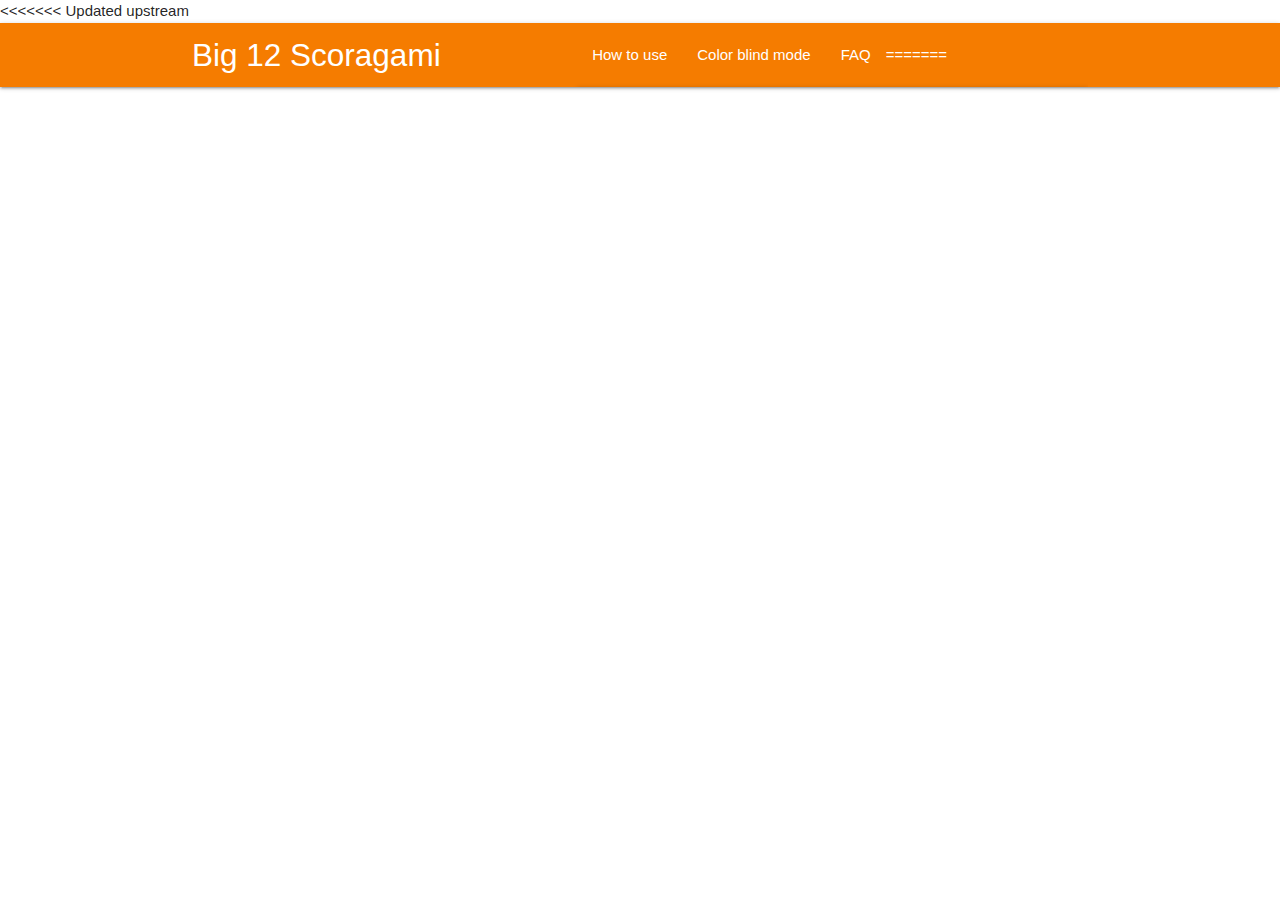
==== commit ef89fbc6: "updating index and css files for sidenav" ====
--- a/index.html
+++ b/index.html
@@ -11,6 +11,7 @@
   <link href="./assets/css/style.css" type="text/css" rel="stylesheet" media="screen,projection"/>
 </head>
 <body>
+<<<<<<< Updated upstream
   <style>       
     a{
         cursor: url("https://drive.google.com/file/d/1Yt3n2BtXVb5JNhvLH7sIh6-dZp56y6W1/view?usp=share_link"), url("https://drive.google.com/file/d/1Yt3n2BtXVb5JNhvLH7sIh6-dZp56y6W1/view?usp=share_link"), default;
@@ -22,8 +23,60 @@
       <ul class="right hide-on-med-and-down">
         <li><a href="#about">How to use</a></li>
         <li><a href="#news">Color blind mode</a></li>
-        <li><a href="faq.html">FAQ</a></li>
+        <li><a href="#home">FAQ</a></li>
         <ul>
+=======
+  <nav>
+    <div class="nav-wrapper orange darken-2">
+      <a href="#!" class="brand-logo center ">Big12 Scoragami</a>
+    </div>
+  </nav>
+  
+    <ul class="collapsible"></ul>
+    
+    
+  <!-- <div class="row"> -->
+    <style>
+      div {
+        width: px;
+        overflow: hidden;
+        border-radius: 1px solid #ff1100;
+        clear: both;
+      }
+      p {
+        margin-left: 10px;
+      }
+      input.right {
+        float: left;
+      }
+    </style>
+
+  <li>
+    
+    <div class="collapsible-header "><i class="material-icons">question_answer</i><a href="/faq.html"> 
+        <div class="grid-example col s12">
+          <div class="col s12 m4 l2 orange darken-2"><span class="flow-text">FAQ</span></div>
+          <div class="collapsible-body"><span>Lorem ipsum dolor sit amet.</span></div>
+          <li>
+           
+            <li>
+  
+              <div class="collapsible-header "><i class="material-icons">color_lens </i><a href="#Color blind mode">
+                <div class="grid-example col s12">
+                  <div class="col s12 m4 l2 orange darken-2"><span class="flow-text">Color blind mode</span></div>
+                  <div class="collapsible-body"><span>Lorem ipsum dolor sit amet.</span></div>
+
+                </li>
+
+                <li>
+  
+                  <div class="collapsible-header "><i class="material-icons">library_books</i><a href="#How to use">
+                    <div class="col s12 m4 l2"><p></p></div>
+                        <div class="col s12 m4 l2 orange darken-2"><span class="flow-text">How to use</span></div>  
+                        <div class="collapsible-body"><span>Lorem ipsum dolor sit amet.</span></div>
+      
+                      </li>
+>>>>>>> Stashed changes
           
           
           <li><a href="#contact">Contact us</a></li>
@@ -41,39 +94,4680 @@
             <!-- <div class="collapsible-header " style="width: 25%;"><i class="material-icons">question_answer</i><a href="/faq.html">  -->
               <a href="/faq.html">  <div class=" orange darken-2"><i class="material-icons">question_answer</i><span class="flow-text">Color blind</span></div>
 
-                <li><a href="#"></a></li>
-                <!-- <div class="collapsible-header " style="width: 25%;"><i class="material-icons">question_answer</i><a href="/faq.html">  -->
-                  <div class="orange darken-2"><i class="material-icons">question_answer</i><span class="flow-text">How does it work</span></div>
-      </ul>
-      
-      <a href="#" data-target="nav-mobile" class="sidenav-trigger"><i class="material-icons">menu</i></a>
-    </div>
-  </nav>
-  <div class="section no-pad-bot" id="index-banner">
-    <div class="container">
-      <br><br>
-      <h1 class="header center orange-text">College Football </h1>
-      <div class="row center">
-        <h5 class="header col s12 light">Have you ever to know if a score has happened before in the last 10 years? <br><br> Checkout the chart below</h5>
-      </div>
-      <div class="row center">
-        <video width="320" height="240" controls>
-          <source src="https://www.youtube.com/watch?v=9l5C8cGMueY" type=video/ogg>
-          
-        </video>
+  </li>
 
-        <video width="320" height="240" autoplay muted>
-          <source href="https://www.youtube.com/watch?v=9l5C8cGMueY" type="video/mp4">
-                          </video>
-        <a href="https://www.youtube.com/watch?v=9l5C8cGMueY" id="download-button" class="btn-large waves-effect waves-light orange">Youtube video about Scoragami</a>
-      </div>
-      <br><br>
+  
 
-    </div>
-  </div>
+      <main>
+        <table id="score-table">
+          <tbody>
+            <!-- insert winning and loosing team h -->
+            <tr id="column" class="column">
+              <th id="columnheader-0" class>0</th>
+              <th id="columnheader-1" class>1</th>
+              <th id="columnheader-2" class>2</th>
+              <th id="columnheader-3" class>3</th>
+              <th id="columnheader-4" class>4</th>
+              <th id="columnheader-5" class>5</th>
+              <th id="columnheader-6" class>6</th>
+              <th id="columnheader-7" class>7</th>
+              <th id="columnheader-8" class>8</th>
+              <th id="columnheader-9" class>9</th>
+              <th id="columnheader-10" class>10</th>
+              <th id="columnheader-11" class>11</th>
+              <th id="columnheader-12" class>12</th>
+              <th id="columnheader-13" class>13</th>
+              <th id="columnheader-14" class>14</th>
+              <th id="columnheader-15" class>15</th>
+              <th id="columnheader-16" class>16</th>
+              <th id="columnheader-17" class>17</th>
+              <th id="columnheader-18" class>18</th>
+              <th id="columnheader-19" class>19</th>
+              <th id="columnheader-20" class>20</th>
+              <th id="columnheader-21" class>21</th>
+              <th id="columnheader-22" class>22</th>
+              <th id="columnheader-23" class>23</th>
+              <th id="columnheader-24" class>24</th>
+              <th id="columnheader-25" class>25</th>
+              <th id="columnheader-26" class>26</th>
+              <th id="columnheader-27" class>27</th>
+              <th id="columnheader-28" class>28</th>
+              <th id="columnheader-29" class>29</th>
+              <th id="columnheader-30" class>30</th>
+              <th id="columnheader-31" class>31</th>
+              <th id="columnheader-32" class>32</th>
+              <th id="columnheader-33" class>33</th>
+              <th id="columnheader-34" class>34</th>
+              <th id="columnheader-35" class>35</th>
+              <th id="columnheader-36" class>36</th>
+              <th id="columnheader-37" class>37</th>
+              <th id="columnheader-38" class>38</th>
+              <th id="columnheader-39" class>39</th>
+              <th id="columnheader-40" class>40</th>
+              <th id="columnheader-41" class>41</th>
+              <th id="columnheader-42" class>42</th>
+              <th id="columnheader-43" class>43</th>
+              <th id="columnheader-44" class>44</th>
+              <th id="columnheader-45" class>45</th>
+              <th id="columnheader-46" class>46</th>
+              <th id="columnheader-47" class>47</th>
+              <th id="columnheader-48" class>48</th>
+              <th id="columnheader-49" class>49</th>
+              <th id="columnheader-50" class>50</th>
+              <th id="columnheader-51" class>51</th>
+              <th id="columnheader-52" class>52</th>
+              <th id="columnheader-53" class>53</th>
+              <th id="columnheader-54" class>54</th>
+              <th id="columnheader-55" class>55</th>
+              <th id="columnheader-56" class>56</th>
+              <th id="columnheader-57" class>57</th>
+              <th id="columnheader-58" class>58</th>
+              <th id="columnheader-59" class>59</th>
+              <th id="columnheader-60" class>60</th>
+              <th id="columnheader-61" class>61</th>
+              <th id="columnheader-62" class>62</th>
+              <th id="columnheader-63" class>63</th>
+              <th id="columnheader-64" class>64</th>
+              <th id="columnheader-65" class>65</th>
+              <th id="columnheader-66" class>66</th>
+              <th id="columnheader-67" class>67</th>
+              <th id="columnheader-68" class>68</th>
+              <th id="columnheader-69" class>69</th>
+              <th id="columnheader-70" class>70</th>
+              <th id="columnheader-71" class>71</th>
+            </tr>
+            <tr id="row-0" class-="row-0">
+              <td id="r0-c0">0</td>
+              <td id="r0-c1">0</td>
+              <td id="r0-c2">0</td>
+              <td id="r0-c3">0</td>
+              <td id="r0-c4">0</td>
+              <td id="r0-c5">0</td>
+              <td id="r0-c6">0</td>
+              <td id="r0-c7">0</td>
+              <td id="r0-c8">0</td>
+              <td id="r0-c9">0</td>
+              <td id="r0-c10">0</td>
+              <td id="r0-c11">0</td>
+              <td id="r0-c12">0</td>
+              <td id="r0-c13">0</td>
+              <td id="r0-c14">0</td>
+              <td id="r0-c15">0</td>
+              <td id="r0-c16">0</td>
+              <td id="r0-c17">0</td>
+              <td id="r0-c18">0</td>
+              <td id="r0-c19">0</td>
+              <td id="r0-c20">0</td>
+              <td id="r0-c21">0</td>
+              <td id="r0-c22">0</td>
+              <td id="r0-c23">0</td>
+              <td id="r0-c24">0</td>
+              <td id="r0-c25">0</td>
+              <td id="r0-c26">0</td>
+              <td id="r0-c27">0</td>
+              <td id="r0-c28">0</td>
+              <td id="r0-c29">0</td>
+              <td id="r0-c30">0</td>
+              <td id="r0-c31">0</td>
+              <td id="r0-c32">0</td>
+              <td id="r0-c33">0</td>
+              <td id="r0-c34">0</td>
+              <td id="r0-c35">0</td>
+              <td id="r0-c36">0</td>
+              <td id="r0-c37">0</td>
+              <td id="r0-c38">0</td>
+              <td id="r0-c39">0</td>
+              <td id="r0-c40">0</td>
+              <td id="r0-c41">0</td>
+              <td id="r0-c42">0</td>
+              <td id="r0-c43">0</td>
+              <td id="r0-c44">0</td>
+              <td id="r0-c45">0</td>
+              <td id="r0-c46">0</td>
+              <td id="r0-c47">0</td>
+              <td id="r0-c48">0</td>
+              <td id="r0-c49">0</td>
+              <td id="r0-c50">0</td>
+              <td id="r0-c51">0</td>
+              <td id="r0-c52">0</td>
+              <td id="r0-c53">0</td>
+              <td id="r0-c54">0</td>
+              <td id="r0-c55">0</td>
+              <td id="r0-c56">0</td>
+              <td id="r0-c57">0</td>
+              <td id="r0-c58">0</td>
+              <td id="r0-c59">0</td>
+              <td id="r0-c60">0</td>
+              <td id="r0-c61">0</td>
+              <td id="r0-c62">0</td>
+              <td id="r0-c63">0</td>
+              <td id="r0-c64">0</td>
+              <td id="r0-c65">0</td>
+              <td id="r0-c66">0</td>
+              <td id="r0-c67">0</td>
+              <td id="r0-c68">0</td>
+              <td id="r0-c69">0</td>
+              <td id="r0-c70">0</td>
+              <td id="r0-c71">0</td>
+              <th id="r0-c72">0</th>
+            </tr>
+            <tr id="row-1" class="row-1">
+              <td id="r1-c0">1</td>
+              <td id="r1-c1">1</td>
+              <td id="r1-c2">1</td>
+              <td id="r1-c3">1</td>
+              <td id="r1-c4">1</td>
+              <td id="r1-c5">1</td>
+              <td id="r1-c6">1</td>
+              <td id="r1-c7">1</td>
+              <td id="r1-c8">1</td>
+              <td id="r1-c9">1</td>
+              <td id="r1-c10">1</td>
+              <td id="r1-c11">1</td>
+              <td id="r1-c12">1</td>
+              <td id="r1-c13">1</td>
+              <td id="r1-c14">1</td>
+              <td id="r1-c15">1</td>
+              <td id="r1-c16">1</td>
+              <td id="r1-c17">1</td>
+              <td id="r1-c18">1</td>
+              <td id="r1-c19">1</td>
+              <td id="r1-c20">1</td>
+              <td id="r1-c21">1</td>
+              <td id="r1-c22">1</td>
+              <td id="r1-c23">1</td>
+              <td id="r1-c24">1</td>
+              <td id="r1-c25">1</td>
+              <td id="r1-c26">1</td>
+              <td id="r1-c27">1</td>
+              <td id="r1-c28">1</td>
+              <td id="r1-c29">1</td>
+              <td id="r1-c30">1</td>
+              <td id="r1-c31">1</td>
+              <td id="r1-c32">1</td>
+              <td id="r1-c33">1</td>
+              <td id="r1-c34">1</td>
+              <td id="r1-c35">1</td>
+              <td id="r1-c36">1</td>
+              <td id="r1-c37">1</td>
+              <td id="r1-c38">1</td>
+              <td id="r1-c39">1</td>
+              <td id="r1-c40">1</td>
+              <td id="r1-c41">1</td>
+              <td id="r1-c42">1</td>
+              <td id="r1-c43">1</td>
+              <td id="r1-c44">1</td>
+              <td id="r1-c45">1</td>
+              <td id="r1-c46">1</td>
+              <td id="r1-c47">1</td>
+              <td id="r1-c48">1</td>
+              <td id="r1-c49">1</td>
+              <td id="r1-c50">1</td>
+              <td id="r1-c51">1</td>
+              <td id="r1-c52">1</td>
+              <td id="r1-c53">1</td>
+              <td id="r1-c54">1</td>
+              <td id="r1-c55">1</td>
+              <td id="r1-c56">1</td>
+              <td id="r1-c57">1</td>
+              <td id="r1-c58">1</td>
+              <td id="r1-c59">1</td>
+              <td id="r1-c60">1</td>
+              <td id="r1-c61">1</td>
+              <td id="r1-c62">1</td>
+              <td id="r1-c63">1</td>
+              <td id="r1-c64">1</td>
+              <td id="r1-c65">1</td>
+              <td id="r1-c66">1</td>
+              <td id="r1-c67">1</td>
+              <td id="r1-c68">1</td>
+              <td id="r1-c69">1</td>
+              <td id="r1-c70">1</td>
+              <td id="r1-c71">1</td>
+              <th id="r1-c72">1</th>
+            </tr>
+            <tr id="row-2" class="row-2">
+              <td id="r2-c0">2</td>
+              <td id="r2-c1">2</td>
+              <td id="r2-c2">2</td>
+              <td id="r2-c3">2</td>
+              <td id="r2-c4">2</td>
+              <td id="r2-c5">2</td>
+              <td id="r2-c6">2</td>
+              <td id="r2-c7">2</td>
+              <td id="r2-c8">2</td>
+              <td id="r2-c9">2</td>
+              <td id="r2-c10">2</td>
+              <td id="r2-c11">2</td>
+              <td id="r2-c12">2</td>
+              <td id="r2-c13">2</td>
+              <td id="r2-c14">2</td>
+              <td id="r2-c15">2</td>
+              <td id="r2-c16">2</td>
+              <td id="r2-c17">2</td>
+              <td id="r2-c18">2</td>
+              <td id="r2-c19">2</td>
+              <td id="r2-c20">2</td>
+              <td id="r2-c21">2</td>
+              <td id="r2-c22">2</td>
+              <td id="r2-c23">2</td>
+              <td id="r2-c24">2</td>
+              <td id="r2-c25">2</td>
+              <td id="r2-c26">2</td>
+              <td id="r2-c27">2</td>
+              <td id="r2-c28">2</td>
+              <td id="r2-c29">2</td>
+              <td id="r2-c30">2</td>
+              <td id="r2-c31">2</td>
+              <td id="r2-c32">2</td>
+              <td id="r2-c33">2</td>
+              <td id="r2-c34">2</td>
+              <td id="r2-c35">2</td>
+              <td id="r2-c36">2</td>
+              <td id="r2-c37">2</td>
+              <td id="r2-c38">2</td>
+              <td id="r2-c39">2</td>
+              <td id="r2-c40">2</td>
+              <td id="r2-c41">2</td>
+              <td id="r2-c42">2</td>
+              <td id="r2-c43">2</td>
+              <td id="r2-c44">2</td>
+              <td id="r2-c45">2</td>
+              <td id="r2-c46">2</td>
+              <td id="r2-c47">2</td>
+              <td id="r2-c48">2</td>
+              <td id="r2-c49">2</td>
+              <td id="r2-c50">2</td>
+              <td id="r2-c51">2</td>
+              <td id="r2-c52">2</td>
+              <td id="r2-c53">2</td>
+              <td id="r2-c54">2</td>
+              <td id="r2-c55">2</td>
+              <td id="r2-c56">2</td>
+              <td id="r2-c57">2</td>
+              <td id="r2-c58">2</td>
+              <td id="r2-c59">2</td>
+              <td id="r2-c60">2</td>
+              <td id="r2-c61">2</td>
+              <td id="r2-c62">2</td>
+              <td id="r2-c63">2</td>
+              <td id="r2-c64">2</td>
+              <td id="r2-c65">2</td>
+              <td id="r2-c66">2</td>
+              <td id="r2-c67">2</td>
+              <td id="r2-c68">2</td>
+              <td id="r2-c69">2</td>
+              <td id="r2-c70">2</td>
+              <td id="r2-c71">2</td>
+              <th id="r2-c72">2</th>
+            </tr>
+            <tr id="row-3" class="row-3">
+              <td id="r3-c0">3</td>
+              <td id="r3-c1">3</td>
+              <td id="r3-c2">3</td>
+              <td id="r3-c3">3</td>
+              <td id="r3-c4">3</td>
+              <td id="r3-c5">3</td>
+              <td id="r3-c6">3</td>
+              <td id="r3-c7">3</td>
+              <td id="r3-c8">3</td>
+              <td id="r3-c9">3</td>
+              <td id="r3-c10">3</td>
+              <td id="r3-c11">3</td>
+              <td id="r3-c12">3</td>
+              <td id="r3-c13">3</td>
+              <td id="r3-c14">3</td>
+              <td id="r3-c15">3</td>
+              <td id="r3-c16">3</td>
+              <td id="r3-c17">3</td>
+              <td id="r3-c18">3</td>
+              <td id="r3-c19">3</td>
+              <td id="r3-c20">3</td>
+              <td id="r3-c21">3</td>
+              <td id="r3-c22">3</td>
+              <td id="r3-c23">3</td>
+              <td id="r3-c24">3</td>
+              <td id="r3-c25">3</td>
+              <td id="r3-c26">3</td>
+              <td id="r3-c27">3</td>
+              <td id="r3-c28">3</td>
+              <td id="r3-c29">3</td>
+              <td id="r3-c30">3</td>
+              <td id="r3-c31">3</td>
+              <td id="r3-c32">3</td>
+              <td id="r3-c33">3</td>
+              <td id="r3-c34">3</td>
+              <td id="r3-c35">3</td>
+              <td id="r3-c36">3</td>
+              <td id="r3-c37">3</td>
+              <td id="r3-c38">3</td>
+              <td id="r3-c39">3</td>
+              <td id="r3-c40">3</td>
+              <td id="r3-c41">3</td>
+              <td id="r3-c42">3</td>
+              <td id="r3-c43">3</td>
+              <td id="r3-c44">3</td>
+              <td id="r3-c45">3</td>
+              <td id="r3-c46">3</td>
+              <td id="r3-c47">3</td>
+              <td id="r3-c48">3</td>
+              <td id="r3-c49">3</td>
+              <td id="r3-c50">3</td>
+              <td id="r3-c51">3</td>
+              <td id="r3-c52">3</td>
+              <td id="r3-c53">3</td>
+              <td id="r3-c54">3</td>
+              <td id="r3-c55">3</td>
+              <td id="r3-c56">3</td>
+              <td id="r3-c57">3</td>
+              <td id="r3-c58">3</td>
+              <td id="r3-c59">3</td>
+              <td id="r3-c60">3</td>
+              <td id="r3-c61">3</td>
+              <td id="r3-c62">3</td>
+              <td id="r3-c63">3</td>
+              <td id="r3-c64">3</td>
+              <td id="r3-c65">3</td>
+              <td id="r3-c66">3</td>
+              <td id="r3-c67">3</td>
+              <td id="r3-c68">3</td>
+              <td id="r3-c69">3</td>
+              <td id="r3-c70">3</td>
+              <td id="r3-c71">3</td>
+              <th id="r3-c72">3</th>
+            </tr>
+            <tr id="row-4" class="row-4">
+              <td id="r4-c0">4</td>
+              <td id="r4-c1">4</td>
+              <td id="r4-c2">4</td>
+              <td id="r4-c3">4</td>
+              <td id="r4-c4">4</td>
+              <td id="r4-c5">4</td>
+              <td id="r4-c6">4</td>
+              <td id="r4-c7">4</td>
+              <td id="r4-c8">4</td>
+              <td id="r4-c9">4</td>
+              <td id="r4-c10">4</td>
+              <td id="r4-c11">4</td>
+              <td id="r4-c12">4</td>
+              <td id="r4-c13">4</td>
+              <td id="r4-c14">4</td>
+              <td id="r4-c15">4</td>
+              <td id="r4-c16">4</td>
+              <td id="r4-c17">4</td>
+              <td id="r4-c18">4</td>
+              <td id="r4-c19">4</td>
+              <td id="r4-c20">4</td>
+              <td id="r4-c21">4</td>
+              <td id="r4-c22">4</td>
+              <td id="r4-c23">4</td>
+              <td id="r4-c24">4</td>
+              <td id="r4-c25">4</td>
+              <td id="r4-c26">4</td>
+              <td id="r4-c27">4</td>
+              <td id="r4-c28">4</td>
+              <td id="r4-c29">4</td>
+              <td id="r4-c30">4</td>
+              <td id="r4-c31">4</td>
+              <td id="r4-c32">4</td>
+              <td id="r4-c33">4</td>
+              <td id="r4-c34">4</td>
+              <td id="r4-c35">4</td>
+              <td id="r4-c36">4</td>
+              <td id="r4-c37">4</td>
+              <td id="r4-c38">4</td>
+              <td id="r4-c39">4</td>
+              <td id="r4-c40">4</td>
+              <td id="r4-c41">4</td>
+              <td id="r4-c42">4</td>
+              <td id="r4-c43">4</td>
+              <td id="r4-c44">4</td>
+              <td id="r4-c45">4</td>
+              <td id="r4-c46">4</td>
+              <td id="r4-c47">4</td>
+              <td id="r4-c48">4</td>
+              <td id="r4-c49">4</td>
+              <td id="r4-c50">4</td>
+              <td id="r4-c51">4</td>
+              <td id="r4-c52">4</td>
+              <td id="r4-c53">4</td>
+              <td id="r4-c54">4</td>
+              <td id="r4-c55">4</td>
+              <td id="r4-c56">4</td>
+              <td id="r4-c57">4</td>
+              <td id="r4-c58">4</td>
+              <td id="r4-c59">4</td>
+              <td id="r4-c60">4</td>
+              <td id="r4-c61">4</td>
+              <td id="r4-c62">4</td>
+              <td id="r4-c63">4</td>
+              <td id="r4-c64">4</td>
+              <td id="r4-c65">4</td>
+              <td id="r4-c66">4</td>
+              <td id="r4-c67">4</td>
+              <td id="r4-c68">4</td>
+              <td id="r4-c69">4</td>
+              <td id="r4-c70">4</td>
+              <td id="r4-c71">4</td>
+              <th id="r4-c72">4</th>
+            </tr>
+            <tr id="row-5" class="row-5">
+              <td id="r5-c0">5</td>
+              <td id="r5-c1">5</td>
+              <td id="r5-c2">5</td>
+              <td id="r5-c3">5</td>
+              <td id="r5-c4">5</td>
+              <td id="r5-c5">5</td>
+              <td id="r5-c6">5</td>
+              <td id="r5-c7">5</td>
+              <td id="r5-c8">5</td>
+              <td id="r5-c9">5</td>
+              <td id="r5-c10">5</td>
+              <td id="r5-c11">5</td>
+              <td id="r5-c12">5</td>
+              <td id="r5-c13">5</td>
+              <td id="r5-c14">5</td>
+              <td id="r5-c15">5</td>
+              <td id="r5-c16">5</td>
+              <td id="r5-c17">5</td>
+              <td id="r5-c18">5</td>
+              <td id="r5-c19">5</td>
+              <td id="r5-c20">5</td>
+              <td id="r5-c21">5</td>
+              <td id="r5-c22">5</td>
+              <td id="r5-c23">5</td>
+              <td id="r5-c24">5</td>
+              <td id="r5-c25">5</td>
+              <td id="r5-c26">5</td>
+              <td id="r5-c27">5</td>
+              <td id="r5-c28">5</td>
+              <td id="r5-c29">5</td>
+              <td id="r5-c30">5</td>
+              <td id="r5-c31">5</td>
+              <td id="r5-c32">5</td>
+              <td id="r5-c33">5</td>
+              <td id="r5-c34">5</td>
+              <td id="r5-c35">5</td>
+              <td id="r5-c36">5</td>
+              <td id="r5-c37">5</td>
+              <td id="r5-c38">5</td>
+              <td id="r5-c39">5</td>
+              <td id="r5-c40">5</td>
+              <td id="r5-c41">5</td>
+              <td id="r5-c42">5</td>
+              <td id="r5-c43">5</td>
+              <td id="r5-c44">5</td>
+              <td id="r5-c45">5</td>
+              <td id="r5-c46">5</td>
+              <td id="r5-c47">5</td>
+              <td id="r5-c48">5</td>
+              <td id="r5-c49">5</td>
+              <td id="r5-c50">5</td>
+              <td id="r5-c51">5</td>
+              <td id="r5-c52">5</td>
+              <td id="r5-c53">5</td>
+              <td id="r5-c54">5</td>
+              <td id="r5-c55">5</td>
+              <td id="r5-c56">5</td>
+              <td id="r5-c57">5</td>
+              <td id="r5-c58">5</td>
+              <td id="r5-c59">5</td>
+              <td id="r5-c60">5</td>
+              <td id="r5-c61">5</td>
+              <td id="r5-c62">5</td>
+              <td id="r5-c63">5</td>
+              <td id="r5-c64">5</td>
+              <td id="r5-c65">5</td>
+              <td id="r5-c66">5</td>
+              <td id="r5-c67">5</td>
+              <td id="r5-c68">5</td>
+              <td id="r5-c69">5</td>
+              <td id="r5-c70">5</td>
+              <td id="r5-c71">5</td>
+              <th id="r5-c72">5</th>
+            </tr>
+            <tr id="row-6" class="row-6">
+              <td id="r6-c0">6</td>
+              <td id="r6-c1">6</td>
+              <td id="r6-c2">6</td>
+              <td id="r6-c3">6</td>
+              <td id="r6-c4">6</td>
+              <td id="r6-c5">6</td>
+              <td id="r6-c6">6</td>
+              <td id="r6-c7">6</td>
+              <td id="r6-c8">6</td>
+              <td id="r6-c9">6</td>
+              <td id="r6-c10">6</td>
+              <td id="r6-c11">6</td>
+              <td id="r6-c12">6</td>
+              <td id="r6-c13">6</td>
+              <td id="r6-c14">6</td>
+              <td id="r6-c15">6</td>
+              <td id="r6-c16">6</td>
+              <td id="r6-c17">6</td>
+              <td id="r6-c18">6</td>
+              <td id="r6-c19">6</td>
+              <td id="r6-c20">6</td>
+              <td id="r6-c21">6</td>
+              <td id="r6-c22">6</td>
+              <td id="r6-c23">6</td>
+              <td id="r6-c24">6</td>
+              <td id="r6-c25">6</td>
+              <td id="r6-c26">6</td>
+              <td id="r6-c27">6</td>
+              <td id="r6-c28">6</td>
+              <td id="r6-c29">6</td>
+              <td id="r6-c30">6</td>
+              <td id="r6-c31">6</td>
+              <td id="r6-c32">6</td>
+              <td id="r6-c33">6</td>
+              <td id="r6-c34">6</td>
+              <td id="r6-c35">6</td>
+              <td id="r6-c36">6</td>
+              <td id="r6-c37">6</td>
+              <td id="r6-c38">6</td>
+              <td id="r6-c39">6</td>
+              <td id="r6-c40">6</td>
+              <td id="r6-c41">6</td>
+              <td id="r6-c42">6</td>
+              <td id="r6-c43">6</td>
+              <td id="r6-c44">6</td>
+              <td id="r6-c45">6</td>
+              <td id="r6-c46">6</td>
+              <td id="r6-c47">6</td>
+              <td id="r6-c48">6</td>
+              <td id="r6-c49">6</td>
+              <td id="r6-c50">6</td>
+              <td id="r6-c51">6</td>
+              <td id="r6-c52">6</td>
+              <td id="r6-c53">6</td>
+              <td id="r6-c54">6</td>
+              <td id="r6-c55">6</td>
+              <td id="r6-c56">6</td>
+              <td id="r6-c57">6</td>
+              <td id="r6-c58">6</td>
+              <td id="r6-c59">6</td>
+              <td id="r6-c60">6</td>
+              <td id="r6-c61">6</td>
+              <td id="r6-c62">6</td>
+              <td id="r6-c63">6</td>
+              <td id="r6-c64">6</td>
+              <td id="r6-c65">6</td>
+              <td id="r6-c66">6</td>
+              <td id="r6-c67">6</td>
+              <td id="r6-c68">6</td>
+              <td id="r6-c69">6</td>
+              <td id="r6-c70">6</td>
+              <td id="r6-c71">6</td>
+              <th id="r6-c72">6</th>
+            </tr>
+            <tr id="row-7" class="row-7">
+              <td>7</td>
+              <td>7</td>
+              <td>7</td>
+              <td>7</td>
+              <td>7</td>
+              <td>7</td>
+              <td>7</td>
+              <td>7</td>
+              <td>7</td>
+              <td>7</td>
+              <td>7</td>
+              <td>7</td>
+              <td>7</td>
+              <td>7</td>
+              <td>7</td>
+              <td>7</td>
+              <td>7</td>
+              <td>7</td>
+              <td>7</td>
+              <td>7</td>
+              <td>7</td>
+              <td>7</td>
+              <td>7</td>
+              <td>7</td>
+              <td>7</td>
+              <td>7</td>
+              <td>7</td>
+              <td>7</td>
+              <td>7</td>
+              <td>7</td>
+              <td>7</td>
+              <td>7</td>
+              <td>7</td>
+              <td>7</td>
+              <td>7</td>
+              <td>7</td>
+              <td>7</td>
+              <td>7</td>
+              <td>7</td>
+              <td>7</td>
+              <td>7</td>
+              <td>7</td>
+              <td>7</td>
+              <td>7</td>
+              <td>7</td>
+              <td>7</td>
+              <td>7</td>
+              <td>7</td>
+              <td>7</td>
+              <td>7</td>
+              <td>7</td>
+              <td>7</td>
+              <td>7</td>
+              <td>7</td>
+              <td>7</td>
+              <td>7</td>
+              <td>7</td>
+              <td>7</td>
+              <td>7</td>
+              <td>7</td>
+              <td>7</td>
+              <td>7</td>
+              <td>7</td>
+              <td>7</td>
+              <td>7</td>
+              <td>7</td>
+              <td>7</td>
+              <td>7</td>
+              <td>7</td>
+              <td>7</td>
+              <td>7</td>
+              <td>7</td>
+              <th>7</th>
+            </tr>
+            <tr id="row-8" class="row-8">
+              <td>8</td>
+              <td>8</td>
+              <td>8</td>
+              <td>8</td>
+              <td>8</td>
+              <td>8</td>
+              <td>8</td>
+              <td>8</td>
+              <td>8</td>
+              <td>8</td>
+              <td>8</td>
+              <td>8</td>
+              <td>8</td>
+              <td>8</td>
+              <td>8</td>
+              <td>8</td>
+              <td>8</td>
+              <td>8</td>
+              <td>8</td>
+              <td>8</td>
+              <td>8</td>
+              <td>8</td>
+              <td>8</td>
+              <td>8</td>
+              <td>8</td>
+              <td>8</td>
+              <td>8</td>
+              <td>8</td>
+              <td>8</td>
+              <td>8</td>
+              <td>8</td>
+              <td>8</td>
+              <td>8</td>
+              <td>8</td>
+              <td>8</td>
+              <td>8</td>
+              <td>8</td>
+              <td>8</td>
+              <td>8</td>
+              <td>8</td>
+              <td>8</td>
+              <td>8</td>
+              <td>8</td>
+              <td>8</td>
+              <td>8</td>
+              <td>8</td>
+              <td>8</td>
+              <td>8</td>
+              <td>8</td>
+              <td>8</td>
+              <td>8</td>
+              <td>8</td>
+              <td>8</td>
+              <td>8</td>
+              <td>8</td>
+              <td>8</td>
+              <td>8</td>
+              <td>8</td>
+              <td>8</td>
+              <td>8</td>
+              <td>8</td>
+              <td>8</td>
+              <td>8</td>
+              <td>8</td>
+              <td>8</td>
+              <td>8</td>
+              <td>8</td>
+              <td>8</td>
+              <td>8</td>
+              <td>8</td>
+              <td>8</td>
+              <td>8</td>
+              <th>8</th>
+            </tr>
+            <tr id="row-9" class="row-9">
+              <td>9</td>
+              <td>9</td>
+              <td>9</td>
+              <td>9</td>
+              <td>9</td>
+              <td>9</td>
+              <td>9</td>
+              <td>9</td>
+              <td>9</td>
+              <td>9</td>
+              <td>9</td>
+              <td>9</td>
+              <td>9</td>
+              <td>9</td>
+              <td>9</td>
+              <td>9</td>
+              <td>9</td>
+              <td>9</td>
+              <td>9</td>
+              <td>9</td>
+              <td>9</td>
+              <td>9</td>
+              <td>9</td>
+              <td>9</td>
+              <td>9</td>
+              <td>9</td>
+              <td>9</td>
+              <td>9</td>
+              <td>9</td>
+              <td>9</td>
+              <td>9</td>
+              <td>9</td>
+              <td>9</td>
+              <td>9</td>
+              <td>9</td>
+              <td>9</td>
+              <td>9</td>
+              <td>9</td>
+              <td>9</td>
+              <td>9</td>
+              <td>9</td>
+              <td>9</td>
+              <td>9</td>
+              <td>9</td>
+              <td>9</td>
+              <td>9</td>
+              <td>9</td>
+              <td>9</td>
+              <td>9</td>
+              <td>9</td>
+              <td>9</td>
+              <td>9</td>
+              <td>9</td>
+              <td>9</td>
+              <td>9</td>
+              <td>9</td>
+              <td>9</td>
+              <td>9</td>
+              <td>9</td>
+              <td>9</td>
+              <td>9</td>
+              <td>9</td>
+              <td>9</td>
+              <td>9</td>
+              <td>9</td>
+              <td>9</td>
+              <td>9</td>
+              <td>9</td>
+              <td>9</td>
+              <td>9</td>
+              <td>9</td>
+              <td>9</td>
+              <th>9</th>
+            </tr>
+            <tr id="row-10" class="row-10">
+              <td>10</td>
+              <td>10</td>
+              <td>10</td>
+              <td>10</td>
+              <td>10</td>
+              <td>10</td>
+              <td>10</td>
+              <td>10</td>
+              <td>10</td>
+              <td>10</td>
+              <td>10</td>
+              <td>10</td>
+              <td>10</td>
+              <td>10</td>
+              <td>10</td>
+              <td>10</td>
+              <td>10</td>
+              <td>10</td>
+              <td>10</td>
+              <td>10</td>
+              <td>10</td>
+              <td>10</td>
+              <td>10</td>
+              <td>10</td>
+              <td>10</td>
+              <td>10</td>
+              <td>10</td>
+              <td>10</td>
+              <td>10</td>
+              <td>10</td>
+              <td>10</td>
+              <td>10</td>
+              <td>10</td>
+              <td>10</td>
+              <td>10</td>
+              <td>10</td>
+              <td>10</td>
+              <td>10</td>
+              <td>10</td>
+              <td>10</td>
+              <td>10</td>
+              <td>10</td>
+              <td>10</td>
+              <td>10</td>
+              <td>10</td>
+              <td>10</td>
+              <td>10</td>
+              <td>10</td>
+              <td>10</td>
+              <td>10</td>
+              <td>10</td>
+              <td>10</td>
+              <td>10</td>
+              <td>10</td>
+              <td>10</td>
+              <td>10</td>
+              <td>10</td>
+              <td>10</td>
+              <td>10</td>
+              <td>10</td>
+              <td>10</td>
+              <td>10</td>
+              <td>10</td>
+              <td>10</td>
+              <td>10</td>
+              <td>10</td>
+              <td>10</td>
+              <td>10</td>
+              <td>10</td>
+              <td>10</td>
+              <td>10</td>
+              <td>10</td>
+              <th>10</th>
+            </tr>
+            <tr id="row-11" class="row-11">
+              <td>11</td>
+              <td>11</td>
+              <td>11</td>
+              <td>11</td>
+              <td>11</td>
+              <td>11</td>
+              <td>11</td>
+              <td>11</td>
+              <td>11</td>
+              <td>11</td>
+              <td>11</td>
+              <td>11</td>
+              <td>11</td>
+              <td>11</td>
+              <td>11</td>
+              <td>11</td>
+              <td>11</td>
+              <td>11</td>
+              <td>11</td>
+              <td>11</td>
+              <td>11</td>
+              <td>11</td>
+              <td>11</td>
+              <td>11</td>
+              <td>11</td>
+              <td>11</td>
+              <td>11</td>
+              <td>11</td>
+              <td>11</td>
+              <td>11</td>
+              <td>11</td>
+              <td>11</td>
+              <td>11</td>
+              <td>11</td>
+              <td>11</td>
+              <td>11</td>
+              <td>11</td>
+              <td>11</td>
+              <td>11</td>
+              <td>11</td>
+              <td>11</td>
+              <td>11</td>
+              <td>11</td>
+              <td>11</td>
+              <td>11</td>
+              <td>11</td>
+              <td>11</td>
+              <td>11</td>
+              <td>11</td>
+              <td>11</td>
+              <td>11</td>
+              <td>11</td>
+              <td>11</td>
+              <td>11</td>
+              <td>11</td>
+              <td>11</td>
+              <td>11</td>
+              <td>11</td>
+              <td>11</td>
+              <td>11</td>
+              <td>11</td>
+              <td>11</td>
+              <td>11</td>
+              <td>11</td>
+              <td>11</td>
+              <td>11</td>
+              <td>11</td>
+              <td>11</td>
+              <td>11</td>
+              <td>11</td>
+              <td>11</td>
+              <td>11</td>
+              <th>11</th>
+            </tr>
+            <tr id="row-12" class="row-12">
+              <td>12</td>
+              <td>12</td>
+              <td>12</td>
+              <td>12</td>
+              <td>12</td>
+              <td>12</td>
+              <td>12</td>
+              <td>12</td>
+              <td>12</td>
+              <td>12</td>
+              <td>12</td>
+              <td>12</td>
+              <td>12</td>
+              <td>12</td>
+              <td>12</td>
+              <td>12</td>
+              <td>12</td>
+              <td>12</td>
+              <td>12</td>
+              <td>12</td>
+              <td>12</td>
+              <td>12</td>
+              <td>12</td>
+              <td>12</td>
+              <td>12</td>
+              <td>12</td>
+              <td>12</td>
+              <td>12</td>
+              <td>12</td>
+              <td>12</td>
+              <td>12</td>
+              <td>12</td>
+              <td>12</td>
+              <td>12</td>
+              <td>12</td>
+              <td>12</td>
+              <td>12</td>
+              <td>12</td>
+              <td>12</td>
+              <td>12</td>
+              <td>12</td>
+              <td>12</td>
+              <td>12</td>
+              <td>12</td>
+              <td>12</td>
+              <td>12</td>
+              <td>12</td>
+              <td>12</td>
+              <td>12</td>
+              <td>12</td>
+              <td>12</td>
+              <td>12</td>
+              <td>12</td>
+              <td>12</td>
+              <td>12</td>
+              <td>12</td>
+              <td>12</td>
+              <td>12</td>
+              <td>12</td>
+              <td>12</td>
+              <td>12</td>
+              <td>12</td>
+              <td>12</td>
+              <td>12</td>
+              <td>12</td>
+              <td>12</td>
+              <td>12</td>
+              <td>12</td>
+              <td>12</td>
+              <td>12</td>
+              <td>12</td>
+              <td>12</td>
+              <th>12</th>
+            </tr>
+            <tr id="row-13" class="row-13">
+              <td>13</td>
+              <td>13</td>
+              <td>13</td>
+              <td>13</td>
+              <td>13</td>
+              <td>13</td>
+              <td>13</td>
+              <td>13</td>
+              <td>13</td>
+              <td>13</td>
+              <td>13</td>
+              <td>13</td>
+              <td>13</td>
+              <td>13</td>
+              <td>13</td>
+              <td>13</td>
+              <td>13</td>
+              <td>13</td>
+              <td>13</td>
+              <td>13</td>
+              <td>13</td>
+              <td>13</td>
+              <td>13</td>
+              <td>13</td>
+              <td>13</td>
+              <td>13</td>
+              <td>13</td>
+              <td>13</td>
+              <td>13</td>
+              <td>13</td>
+              <td>13</td>
+              <td>13</td>
+              <td>13</td>
+              <td>13</td>
+              <td>13</td>
+              <td>13</td>
+              <td>13</td>
+              <td>13</td>
+              <td>13</td>
+              <td>13</td>
+              <td>13</td>
+              <td>13</td>
+              <td>13</td>
+              <td>13</td>
+              <td>13</td>
+              <td>13</td>
+              <td>13</td>
+              <td>13</td>
+              <td>13</td>
+              <td>13</td>
+              <td>13</td>
+              <td>13</td>
+              <td>13</td>
+              <td>13</td>
+              <td>13</td>
+              <td>13</td>
+              <td>13</td>
+              <td>13</td>
+              <td>13</td>
+              <td>13</td>
+              <td>13</td>
+              <td>13</td>
+              <td>13</td>
+              <td>13</td>
+              <td>13</td>
+              <td>13</td>
+              <td>13</td>
+              <td>13</td>
+              <td>13</td>
+              <td>13</td>
+              <td>13</td>
+              <td>13</td>
+              <th>13</th>
+            </tr>
+            <tr id="row-14" class="row-14">
+              <td>14</td>
+              <td>14</td>
+              <td>14</td>
+              <td>14</td>
+              <td>14</td>
+              <td>14</td>
+              <td>14</td>
+              <td>14</td>
+              <td>14</td>
+              <td>14</td>
+              <td>14</td>
+              <td>14</td>
+              <td>14</td>
+              <td>14</td>
+              <td>14</td>
+              <td>14</td>
+              <td>14</td>
+              <td>14</td>
+              <td>14</td>
+              <td>14</td>
+              <td>14</td>
+              <td>14</td>
+              <td>14</td>
+              <td>14</td>
+              <td>14</td>
+              <td>14</td>
+              <td>14</td>
+              <td>14</td>
+              <td>14</td>
+              <td>14</td>
+              <td>14</td>
+              <td>14</td>
+              <td>14</td>
+              <td>14</td>
+              <td>14</td>
+              <td>14</td>
+              <td>14</td>
+              <td>14</td>
+              <td>14</td>
+              <td>14</td>
+              <td>14</td>
+              <td>14</td>
+              <td>14</td>
+              <td>14</td>
+              <td>14</td>
+              <td>14</td>
+              <td>14</td>
+              <td>14</td>
+              <td>14</td>
+              <td>14</td>
+              <td>14</td>
+              <td>14</td>
+              <td>14</td>
+              <td>14</td>
+              <td>14</td>
+              <td>14</td>
+              <td>14</td>
+              <td>14</td>
+              <td>14</td>
+              <td>14</td>
+              <td>14</td>
+              <td>14</td>
+              <td>14</td>
+              <td>14</td>
+              <td>14</td>
+              <td>14</td>
+              <td>14</td>
+              <td>14</td>
+              <td>14</td>
+              <td>14</td>
+              <td>14</td>
+              <td>14</td>
+              <th>14</th>
+            </tr>
+            <tr id="row-15" class="row-15">
+              <td>15</td>
+              <td>15</td>
+              <td>15</td>
+              <td>15</td>
+              <td>15</td>
+              <td>15</td>
+              <td>15</td>
+              <td>15</td>
+              <td>15</td>
+              <td>15</td>
+              <td>15</td>
+              <td>15</td>
+              <td>15</td>
+              <td>15</td>
+              <td>15</td>
+              <td>15</td>
+              <td>15</td>
+              <td>15</td>
+              <td>15</td>
+              <td>15</td>
+              <td>15</td>
+              <td>15</td>
+              <td>15</td>
+              <td>15</td>
+              <td>15</td>
+              <td>15</td>
+              <td>15</td>
+              <td>15</td>
+              <td>15</td>
+              <td>15</td>
+              <td>15</td>
+              <td>15</td>
+              <td>15</td>
+              <td>15</td>
+              <td>15</td>
+              <td>15</td>
+              <td>15</td>
+              <td>15</td>
+              <td>15</td>
+              <td>15</td>
+              <td>15</td>
+              <td>15</td>
+              <td>15</td>
+              <td>15</td>
+              <td>15</td>
+              <td>15</td>
+              <td>15</td>
+              <td>15</td>
+              <td>15</td>
+              <td>15</td>
+              <td>15</td>
+              <td>15</td>
+              <td>15</td>
+              <td>15</td>
+              <td>15</td>
+              <td>15</td>
+              <td>15</td>
+              <td>15</td>
+              <td>15</td>
+              <td>15</td>
+              <td>15</td>
+              <td>15</td>
+              <td>15</td>
+              <td>15</td>
+              <td>15</td>
+              <td>15</td>
+              <td>15</td>
+              <td>15</td>
+              <td>15</td>
+              <td>15</td>
+              <td>15</td>
+              <td>15</td>
+              <th>15</th>
+            </tr>
+            <tr id="row-16" class="row-16">
+              <td>16</td>
+              <td>16</td>
+              <td>16</td>
+              <td>16</td>
+              <td>16</td>
+              <td>16</td>
+              <td>16</td>
+              <td>16</td>
+              <td>16</td>
+              <td>16</td>
+              <td>16</td>
+              <td>16</td>
+              <td>16</td>
+              <td>16</td>
+              <td>16</td>
+              <td>16</td>
+              <td>16</td>
+              <td>16</td>
+              <td>16</td>
+              <td>16</td>
+              <td>16</td>
+              <td>16</td>
+              <td>16</td>
+              <td>16</td>
+              <td>16</td>
+              <td>16</td>
+              <td>16</td>
+              <td>16</td>
+              <td>16</td>
+              <td>16</td>
+              <td>16</td>
+              <td>16</td>
+              <td>16</td>
+              <td>16</td>
+              <td>16</td>
+              <td>16</td>
+              <td>16</td>
+              <td>16</td>
+              <td>16</td>
+              <td>16</td>
+              <td>16</td>
+              <td>16</td>
+              <td>16</td>
+              <td>16</td>
+              <td>16</td>
+              <td>16</td>
+              <td>16</td>
+              <td>16</td>
+              <td>16</td>
+              <td>16</td>
+              <td>16</td>
+              <td>16</td>
+              <td>16</td>
+              <td>16</td>
+              <td>16</td>
+              <td>16</td>
+              <td>16</td>
+              <td>16</td>
+              <td>16</td>
+              <td>16</td>
+              <td>16</td>
+              <td>16</td>
+              <td>16</td>
+              <td>16</td>
+              <td>16</td>
+              <td>16</td>
+              <td>16</td>
+              <td>16</td>
+              <td>16</td>
+              <td>16</td>
+              <td>16</td>
+              <td>16</td>
+              <th>16</th>
+            </tr>
+            <tr id="row-17" class="row-17">
+              <td>17</td>
+              <td>17</td>
+              <td>17</td>
+              <td>17</td>
+              <td>17</td>
+              <td>17</td>
+              <td>17</td>
+              <td>17</td>
+              <td>17</td>
+              <td>17</td>
+              <td>17</td>
+              <td>17</td>
+              <td>17</td>
+              <td>17</td>
+              <td>17</td>
+              <td>17</td>
+              <td>17</td>
+              <td>17</td>
+              <td>17</td>
+              <td>17</td>
+              <td>17</td>
+              <td>17</td>
+              <td>17</td>
+              <td>17</td>
+              <td>17</td>
+              <td>17</td>
+              <td>17</td>
+              <td>17</td>
+              <td>17</td>
+              <td>17</td>
+              <td>17</td>
+              <td>17</td>
+              <td>17</td>
+              <td>17</td>
+              <td>17</td>
+              <td>17</td>
+              <td>17</td>
+              <td>17</td>
+              <td>17</td>
+              <td>17</td>
+              <td>17</td>
+              <td>17</td>
+              <td>17</td>
+              <td>17</td>
+              <td>17</td>
+              <td>17</td>
+              <td>17</td>
+              <td>17</td>
+              <td>17</td>
+              <td>17</td>
+              <td>17</td>
+              <td>17</td>
+              <td>17</td>
+              <td>17</td>
+              <td>17</td>
+              <td>17</td>
+              <td>17</td>
+              <td>17</td>
+              <td>17</td>
+              <td>17</td>
+              <td>17</td>
+              <td>17</td>
+              <td>17</td>
+              <td>17</td>
+              <td>17</td>
+              <td>17</td>
+              <td>17</td>
+              <td>17</td>
+              <td>17</td>
+              <td>17</td>
+              <td>17</td>
+              <td>17</td>
+              <th>17</th>
+            </tr>
+            <tr id="row-18" class="row-18">
+              <td>18</td>
+              <td>18</td>
+              <td>18</td>
+              <td>18</td>
+              <td>18</td>
+              <td>18</td>
+              <td>18</td>
+              <td>18</td>
+              <td>18</td>
+              <td>18</td>
+              <td>18</td>
+              <td>18</td>
+              <td>18</td>
+              <td>18</td>
+              <td>18</td>
+              <td>18</td>
+              <td>18</td>
+              <td>18</td>
+              <td>18</td>
+              <td>18</td>
+              <td>18</td>
+              <td>18</td>
+              <td>18</td>
+              <td>18</td>
+              <td>18</td>
+              <td>18</td>
+              <td>18</td>
+              <td>18</td>
+              <td>18</td>
+              <td>18</td>
+              <td>18</td>
+              <td>18</td>
+              <td>18</td>
+              <td>18</td>
+              <td>18</td>
+              <td>18</td>
+              <td>18</td>
+              <td>18</td>
+              <td>18</td>
+              <td>18</td>
+              <td>18</td>
+              <td>18</td>
+              <td>18</td>
+              <td>18</td>
+              <td>18</td>
+              <td>18</td>
+              <td>18</td>
+              <td>18</td>
+              <td>18</td>
+              <td>18</td>
+              <td>18</td>
+              <td>18</td>
+              <td>18</td>
+              <td>18</td>
+              <td>18</td>
+              <td>18</td>
+              <td>18</td>
+              <td>18</td>
+              <td>18</td>
+              <td>18</td>
+              <td>18</td>
+              <td>18</td>
+              <td>18</td>
+              <td>18</td>
+              <td>18</td>
+              <td>18</td>
+              <td>18</td>
+              <td>18</td>
+              <td>18</td>
+              <td>18</td>
+              <td>18</td>
+              <td>18</td>
+              <th>18</th>
+            </tr>
+            <tr id="row-19" class="row-19">
+              <td>19</td>
+              <td>19</td>
+              <td>19</td>
+              <td>19</td>
+              <td>19</td>
+              <td>19</td>
+              <td>19</td>
+              <td>19</td>
+              <td>19</td>
+              <td>19</td>
+              <td>19</td>
+              <td>19</td>
+              <td>19</td>
+              <td>19</td>
+              <td>19</td>
+              <td>19</td>
+              <td>19</td>
+              <td>19</td>
+              <td>19</td>
+              <td>19</td>
+              <td>19</td>
+              <td>19</td>
+              <td>19</td>
+              <td>19</td>
+              <td>19</td>
+              <td>19</td>
+              <td>19</td>
+              <td>19</td>
+              <td>19</td>
+              <td>19</td>
+              <td>19</td>
+              <td>19</td>
+              <td>19</td>
+              <td>19</td>
+              <td>19</td>
+              <td>19</td>
+              <td>19</td>
+              <td>19</td>
+              <td>19</td>
+              <td>19</td>
+              <td>19</td>
+              <td>19</td>
+              <td>19</td>
+              <td>19</td>
+              <td>19</td>
+              <td>19</td>
+              <td>19</td>
+              <td>19</td>
+              <td>19</td>
+              <td>19</td>
+              <td>19</td>
+              <td>19</td>
+              <td>19</td>
+              <td>19</td>
+              <td>19</td>
+              <td>19</td>
+              <td>19</td>
+              <td>19</td>
+              <td>19</td>
+              <td>19</td>
+              <td>19</td>
+              <td>19</td>
+              <td>19</td>
+              <td>19</td>
+              <td>19</td>
+              <td>19</td>
+              <td>19</td>
+              <td>19</td>
+              <td>19</td>
+              <td>19</td>
+              <td>19</td>
+              <td>19</td>
+              <th>19</th>
+            </tr>
+            <tr id="row-20" class="row-20">
+              <td>20</td>
+              <td>20</td>
+              <td>20</td>
+              <td>20</td>
+              <td>20</td>
+              <td>20</td>
+              <td>20</td>
+              <td>20</td>
+              <td>20</td>
+              <td>20</td>
+              <td>20</td>
+              <td>20</td>
+              <td>20</td>
+              <td>20</td>
+              <td>20</td>
+              <td>20</td>
+              <td>20</td>
+              <td>20</td>
+              <td>20</td>
+              <td>20</td>
+              <td>20</td>
+              <td>20</td>
+              <td>20</td>
+              <td>20</td>
+              <td>20</td>
+              <td>20</td>
+              <td>20</td>
+              <td>20</td>
+              <td>20</td>
+              <td>20</td>
+              <td>20</td>
+              <td>20</td>
+              <td>20</td>
+              <td>20</td>
+              <td>20</td>
+              <td>20</td>
+              <td>20</td>
+              <td>20</td>
+              <td>20</td>
+              <td>20</td>
+              <td>20</td>
+              <td>20</td>
+              <td>20</td>
+              <td>20</td>
+              <td>20</td>
+              <td>20</td>
+              <td>20</td>
+              <td>20</td>
+              <td>20</td>
+              <td>20</td>
+              <td>20</td>
+              <td>20</td>
+              <td>20</td>
+              <td>20</td>
+              <td>20</td>
+              <td>20</td>
+              <td>20</td>
+              <td>20</td>
+              <td>20</td>
+              <td>20</td>
+              <td>20</td>
+              <td>20</td>
+              <td>20</td>
+              <td>20</td>
+              <td>20</td>
+              <td>20</td>
+              <td>20</td>
+              <td>20</td>
+              <td>20</td>
+              <td>20</td>
+              <td>20</td>
+              <td>20</td>
+              <th>20</th>
+            </tr>
+            <tr id="row-21" class="row-21">
+              <td>21</td>
+              <td>21</td>
+              <td>21</td>
+              <td>21</td>
+              <td>21</td>
+              <td>21</td>
+              <td>21</td>
+              <td>21</td>
+              <td>21</td>
+              <td>21</td>
+              <td>21</td>
+              <td>21</td>
+              <td>21</td>
+              <td>21</td>
+              <td>21</td>
+              <td>21</td>
+              <td>21</td>
+              <td>21</td>
+              <td>21</td>
+              <td>21</td>
+              <td>21</td>
+              <td>21</td>
+              <td>21</td>
+              <td>21</td>
+              <td>21</td>
+              <td>21</td>
+              <td>21</td>
+              <td>21</td>
+              <td>21</td>
+              <td>21</td>
+              <td>21</td>
+              <td>21</td>
+              <td>21</td>
+              <td>21</td>
+              <td>21</td>
+              <td>21</td>
+              <td>21</td>
+              <td>21</td>
+              <td>21</td>
+              <td>21</td>
+              <td>21</td>
+              <td>21</td>
+              <td>21</td>
+              <td>21</td>
+              <td>21</td>
+              <td>21</td>
+              <td>21</td>
+              <td>21</td>
+              <td>21</td>
+              <td>21</td>
+              <td>21</td>
+              <td>21</td>
+              <td>21</td>
+              <td>21</td>
+              <td>21</td>
+              <td>21</td>
+              <td>21</td>
+              <td>21</td>
+              <td>21</td>
+              <td>21</td>
+              <td>21</td>
+              <td>21</td>
+              <td>21</td>
+              <td>21</td>
+              <td>21</td>
+              <td>21</td>
+              <td>21</td>
+              <td>21</td>
+              <td>21</td>
+              <td>21</td>
+              <td>21</td>
+              <td>21</td>
+              <th>21</th>
+            </tr>
+            <tr id="row-22" class="row-22">
+              <td>22</td>
+              <td>22</td>
+              <td>22</td>
+              <td>22</td>
+              <td>22</td>
+              <td>22</td>
+              <td>22</td>
+              <td>22</td>
+              <td>22</td>
+              <td>22</td>
+              <td>22</td>
+              <td>22</td>
+              <td>22</td>
+              <td>22</td>
+              <td>22</td>
+              <td>22</td>
+              <td>22</td>
+              <td>22</td>
+              <td>22</td>
+              <td>22</td>
+              <td>22</td>
+              <td>22</td>
+              <td>22</td>
+              <td>22</td>
+              <td>22</td>
+              <td>22</td>
+              <td>22</td>
+              <td>22</td>
+              <td>22</td>
+              <td>22</td>
+              <td>22</td>
+              <td>22</td>
+              <td>22</td>
+              <td>22</td>
+              <td>22</td>
+              <td>22</td>
+              <td>22</td>
+              <td>22</td>
+              <td>22</td>
+              <td>22</td>
+              <td>22</td>
+              <td>22</td>
+              <td>22</td>
+              <td>22</td>
+              <td>22</td>
+              <td>22</td>
+              <td>22</td>
+              <td>22</td>
+              <td>22</td>
+              <td>22</td>
+              <td>22</td>
+              <td>22</td>
+              <td>22</td>
+              <td>22</td>
+              <td>22</td>
+              <td>22</td>
+              <td>22</td>
+              <td>22</td>
+              <td>22</td>
+              <td>22</td>
+              <td>22</td>
+              <td>22</td>
+              <td>22</td>
+              <td>22</td>
+              <td>22</td>
+              <td>22</td>
+              <td>22</td>
+              <td>22</td>
+              <td>22</td>
+              <td>22</td>
+              <td>22</td>
+              <td>22</td>
+              <th>22</th>
+            </tr>
+            <tr id="row-23" class="row-23">
+              <td>23</td>
+              <td>23</td>
+              <td>23</td>
+              <td>23</td>
+              <td>23</td>
+              <td>23</td>
+              <td>23</td>
+              <td>23</td>
+              <td>23</td>
+              <td>23</td>
+              <td>23</td>
+              <td>23</td>
+              <td>23</td>
+              <td>23</td>
+              <td>23</td>
+              <td>23</td>
+              <td>23</td>
+              <td>23</td>
+              <td>23</td>
+              <td>23</td>
+              <td>23</td>
+              <td>23</td>
+              <td>23</td>
+              <td>23</td>
+              <td>23</td>
+              <td>23</td>
+              <td>23</td>
+              <td>23</td>
+              <td>23</td>
+              <td>23</td>
+              <td>23</td>
+              <td>23</td>
+              <td>23</td>
+              <td>23</td>
+              <td>23</td>
+              <td>23</td>
+              <td>23</td>
+              <td>23</td>
+              <td>23</td>
+              <td>23</td>
+              <td>23</td>
+              <td>23</td>
+              <td>23</td>
+              <td>23</td>
+              <td>23</td>
+              <td>23</td>
+              <td>23</td>
+              <td>23</td>
+              <td>23</td>
+              <td>23</td>
+              <td>23</td>
+              <td>23</td>
+              <td>23</td>
+              <td>23</td>
+              <td>23</td>
+              <td>23</td>
+              <td>23</td>
+              <td>23</td>
+              <td>23</td>
+              <td>23</td>
+              <td>23</td>
+              <td>23</td>
+              <td>23</td>
+              <td>23</td>
+              <td>23</td>
+              <td>23</td>
+              <td>23</td>
+              <td>23</td>
+              <td>23</td>
+              <td>23</td>
+              <td>23</td>
+              <td>23</td>
+              <th>23</th>
+            </tr>
+            <tr id="row-24" class="row-24">
+              <td>24</td>
+              <td>24</td>
+              <td>24</td>
+              <td>24</td>
+              <td>24</td>
+              <td>24</td>
+              <td>24</td>
+              <td>24</td>
+              <td>24</td>
+              <td>24</td>
+              <td>24</td>
+              <td>24</td>
+              <td>24</td>
+              <td>24</td>
+              <td>24</td>
+              <td>24</td>
+              <td>24</td>
+              <td>24</td>
+              <td>24</td>
+              <td>24</td>
+              <td>24</td>
+              <td>24</td>
+              <td>24</td>
+              <td>24</td>
+              <td>24</td>
+              <td>24</td>
+              <td>24</td>
+              <td>24</td>
+              <td>24</td>
+              <td>24</td>
+              <td>24</td>
+              <td>24</td>
+              <td>24</td>
+              <td>24</td>
+              <td>24</td>
+              <td>24</td>
+              <td>24</td>
+              <td>24</td>
+              <td>24</td>
+              <td>24</td>
+              <td>24</td>
+              <td>24</td>
+              <td>24</td>
+              <td>24</td>
+              <td>24</td>
+              <td>24</td>
+              <td>24</td>
+              <td>24</td>
+              <td>24</td>
+              <td>24</td>
+              <td>24</td>
+              <td>24</td>
+              <td>24</td>
+              <td>24</td>
+              <td>24</td>
+              <td>24</td>
+              <td>24</td>
+              <td>24</td>
+              <td>24</td>
+              <td>24</td>
+              <td>24</td>
+              <td>24</td>
+              <td>24</td>
+              <td>24</td>
+              <td>24</td>
+              <td>24</td>
+              <td>24</td>
+              <td>24</td>
+              <td>24</td>
+              <td>24</td>
+              <td>24</td>
+              <td>24</td>
+              <th>24</th>
+            </tr>
+            <tr id="row-25" class="row-25">
+              <td>25</td>
+              <td>25</td>
+              <td>25</td>
+              <td>25</td>
+              <td>25</td>
+              <td>25</td>
+              <td>25</td>
+              <td>25</td>
+              <td>25</td>
+              <td>25</td>
+              <td>25</td>
+              <td>25</td>
+              <td>25</td>
+              <td>25</td>
+              <td>25</td>
+              <td>25</td>
+              <td>25</td>
+              <td>25</td>
+              <td>25</td>
+              <td>25</td>
+              <td>25</td>
+              <td>25</td>
+              <td>25</td>
+              <td>25</td>
+              <td>25</td>
+              <td>25</td>
+              <td>25</td>
+              <td>25</td>
+              <td>25</td>
+              <td>25</td>
+              <td>25</td>
+              <td>25</td>
+              <td>25</td>
+              <td>25</td>
+              <td>25</td>
+              <td>25</td>
+              <td>25</td>
+              <td>25</td>
+              <td>25</td>
+              <td>25</td>
+              <td>25</td>
+              <td>25</td>
+              <td>25</td>
+              <td>25</td>
+              <td>25</td>
+              <td>25</td>
+              <td>25</td>
+              <td>25</td>
+              <td>25</td>
+              <td>25</td>
+              <td>25</td>
+              <td>25</td>
+              <td>25</td>
+              <td>25</td>
+              <td>25</td>
+              <td>25</td>
+              <td>25</td>
+              <td>25</td>
+              <td>25</td>
+              <td>25</td>
+              <td>25</td>
+              <td>25</td>
+              <td>25</td>
+              <td>25</td>
+              <td>25</td>
+              <td>25</td>
+              <td>25</td>
+              <td>25</td>
+              <td>25</td>
+              <td>25</td>
+              <td>25</td>
+              <td>25</td>
+              <th>25</th>
+            </tr>
+            <tr id="row-26" class="row-26">
+              <td>26</td>
+              <td>26</td>
+              <td>26</td>
+              <td>26</td>
+              <td>26</td>
+              <td>26</td>
+              <td>26</td>
+              <td>26</td>
+              <td>26</td>
+              <td>26</td>
+              <td>26</td>
+              <td>26</td>
+              <td>26</td>
+              <td>26</td>
+              <td>26</td>
+              <td>26</td>
+              <td>26</td>
+              <td>26</td>
+              <td>26</td>
+              <td>26</td>
+              <td>26</td>
+              <td>26</td>
+              <td>26</td>
+              <td>26</td>
+              <td>26</td>
+              <td>26</td>
+              <td>26</td>
+              <td>26</td>
+              <td>26</td>
+              <td>26</td>
+              <td>26</td>
+              <td>26</td>
+              <td>26</td>
+              <td>26</td>
+              <td>26</td>
+              <td>26</td>
+              <td>26</td>
+              <td>26</td>
+              <td>26</td>
+              <td>26</td>
+              <td>26</td>
+              <td>26</td>
+              <td>26</td>
+              <td>26</td>
+              <td>26</td>
+              <td>26</td>
+              <td>26</td>
+              <td>26</td>
+              <td>26</td>
+              <td>26</td>
+              <td>26</td>
+              <td>26</td>
+              <td>26</td>
+              <td>26</td>
+              <td>26</td>
+              <td>26</td>
+              <td>26</td>
+              <td>26</td>
+              <td>26</td>
+              <td>26</td>
+              <td>26</td>
+              <td>26</td>
+              <td>26</td>
+              <td>26</td>
+              <td>26</td>
+              <td>26</td>
+              <td>26</td>
+              <td>26</td>
+              <td>26</td>
+              <td>26</td>
+              <td>26</td>
+              <td>26</td>
+              <th>26</th>
+            </tr>
+            <tr id="row-27" class="row-27">
+              <td>27</td>
+              <td>27</td>
+              <td>27</td>
+              <td>27</td>
+              <td>27</td>
+              <td>27</td>
+              <td>27</td>
+              <td>27</td>
+              <td>27</td>
+              <td>27</td>
+              <td>27</td>
+              <td>27</td>
+              <td>27</td>
+              <td>27</td>
+              <td>27</td>
+              <td>27</td>
+              <td>27</td>
+              <td>27</td>
+              <td>27</td>
+              <td>27</td>
+              <td>27</td>
+              <td>27</td>
+              <td>27</td>
+              <td>27</td>
+              <td>27</td>
+              <td>27</td>
+              <td>27</td>
+              <td>27</td>
+              <td>27</td>
+              <td>27</td>
+              <td>27</td>
+              <td>27</td>
+              <td>27</td>
+              <td>27</td>
+              <td>27</td>
+              <td>27</td>
+              <td>27</td>
+              <td>27</td>
+              <td>27</td>
+              <td>27</td>
+              <td>27</td>
+              <td>27</td>
+              <td>27</td>
+              <td>27</td>
+              <td>27</td>
+              <td>27</td>
+              <td>27</td>
+              <td>27</td>
+              <td>27</td>
+              <td>27</td>
+              <td>27</td>
+              <td>27</td>
+              <td>27</td>
+              <td>27</td>
+              <td>27</td>
+              <td>27</td>
+              <td>27</td>
+              <td>27</td>
+              <td>27</td>
+              <td>27</td>
+              <td>27</td>
+              <td>27</td>
+              <td>27</td>
+              <td>27</td>
+              <td>27</td>
+              <td>27</td>
+              <td>27</td>
+              <td>27</td>
+              <td>27</td>
+              <td>27</td>
+              <td>27</td>
+              <td>27</td>
+              <th>27</th>
+            </tr>
+            <tr id="row-28" class="row-28">
+              <td>28</td>
+              <td>28</td>
+              <td>28</td>
+              <td>28</td>
+              <td>28</td>
+              <td>28</td>
+              <td>28</td>
+              <td>28</td>
+              <td>28</td>
+              <td>28</td>
+              <td>28</td>
+              <td>28</td>
+              <td>28</td>
+              <td>28</td>
+              <td>28</td>
+              <td>28</td>
+              <td>28</td>
+              <td>28</td>
+              <td>28</td>
+              <td>28</td>
+              <td>28</td>
+              <td>28</td>
+              <td>28</td>
+              <td>28</td>
+              <td>28</td>
+              <td>28</td>
+              <td>28</td>
+              <td>28</td>
+              <td>28</td>
+              <td>28</td>
+              <td>28</td>
+              <td>28</td>
+              <td>28</td>
+              <td>28</td>
+              <td>28</td>
+              <td>28</td>
+              <td>28</td>
+              <td>28</td>
+              <td>28</td>
+              <td>28</td>
+              <td>28</td>
+              <td>28</td>
+              <td>28</td>
+              <td>28</td>
+              <td>28</td>
+              <td>28</td>
+              <td>28</td>
+              <td>28</td>
+              <td>28</td>
+              <td>28</td>
+              <td>28</td>
+              <td>28</td>
+              <td>28</td>
+              <td>28</td>
+              <td>28</td>
+              <td>28</td>
+              <td>28</td>
+              <td>28</td>
+              <td>28</td>
+              <td>28</td>
+              <td>28</td>
+              <td>28</td>
+              <td>28</td>
+              <td>28</td>
+              <td>28</td>
+              <td>28</td>
+              <td>28</td>
+              <td>28</td>
+              <td>28</td>
+              <td>28</td>
+              <td>28</td>
+              <td>28</td>
+              <th>28</th>
+            </tr>
+            <tr id="row-29" class="row-29">
+              <td>29</td>
+              <td>29</td>
+              <td>29</td>
+              <td>29</td>
+              <td>29</td>
+              <td>29</td>
+              <td>29</td>
+              <td>29</td>
+              <td>29</td>
+              <td>29</td>
+              <td>29</td>
+              <td>29</td>
+              <td>29</td>
+              <td>29</td>
+              <td>29</td>
+              <td>29</td>
+              <td>29</td>
+              <td>29</td>
+              <td>29</td>
+              <td>29</td>
+              <td>29</td>
+              <td>29</td>
+              <td>29</td>
+              <td>29</td>
+              <td>29</td>
+              <td>29</td>
+              <td>29</td>
+              <td>29</td>
+              <td>29</td>
+              <td>29</td>
+              <td>29</td>
+              <td>29</td>
+              <td>29</td>
+              <td>29</td>
+              <td>29</td>
+              <td>29</td>
+              <td>29</td>
+              <td>29</td>
+              <td>29</td>
+              <td>29</td>
+              <td>29</td>
+              <td>29</td>
+              <td>29</td>
+              <td>29</td>
+              <td>29</td>
+              <td>29</td>
+              <td>29</td>
+              <td>29</td>
+              <td>29</td>
+              <td>29</td>
+              <td>29</td>
+              <td>29</td>
+              <td>29</td>
+              <td>29</td>
+              <td>29</td>
+              <td>29</td>
+              <td>29</td>
+              <td>29</td>
+              <td>29</td>
+              <td>29</td>
+              <td>29</td>
+              <td>29</td>
+              <td>29</td>
+              <td>29</td>
+              <td>29</td>
+              <td>29</td>
+              <td>29</td>
+              <td>29</td>
+              <td>29</td>
+              <td>29</td>
+              <td>29</td>
+              <td>29</td>
+              <th>29</th>
+            </tr>
+            <tr id="row-30" class="row-30">
+              <td>30</td>
+              <td>30</td>
+              <td>30</td>
+              <td>30</td>
+              <td>30</td>
+              <td>30</td>
+              <td>30</td>
+              <td>30</td>
+              <td>30</td>
+              <td>30</td>
+              <td>30</td>
+              <td>30</td>
+              <td>30</td>
+              <td>30</td>
+              <td>30</td>
+              <td>30</td>
+              <td>30</td>
+              <td>30</td>
+              <td>30</td>
+              <td>30</td>
+              <td>30</td>
+              <td>30</td>
+              <td>30</td>
+              <td>30</td>
+              <td>30</td>
+              <td>30</td>
+              <td>30</td>
+              <td>30</td>
+              <td>30</td>
+              <td>30</td>
+              <td>30</td>
+              <td>30</td>
+              <td>30</td>
+              <td>30</td>
+              <td>30</td>
+              <td>30</td>
+              <td>30</td>
+              <td>30</td>
+              <td>30</td>
+              <td>30</td>
+              <td>30</td>
+              <td>30</td>
+              <td>30</td>
+              <td>30</td>
+              <td>30</td>
+              <td>30</td>
+              <td>30</td>
+              <td>30</td>
+              <td>30</td>
+              <td>30</td>
+              <td>30</td>
+              <td>30</td>
+              <td>30</td>
+              <td>30</td>
+              <td>30</td>
+              <td>30</td>
+              <td>30</td>
+              <td>30</td>
+              <td>30</td>
+              <td>30</td>
+              <td>30</td>
+              <td>30</td>
+              <td>30</td>
+              <td>30</td>
+              <td>30</td>
+              <td>30</td>
+              <td>30</td>
+              <td>30</td>
+              <td>30</td>
+              <td>30</td>
+              <td>30</td>
+              <td>30</td>
+              <th>30</th>
+            </tr>
+            <tr id="row-31" class="row-31">
+              <td>31</td>
+              <td>31</td>
+              <td>31</td>
+              <td>31</td>
+              <td>31</td>
+              <td>31</td>
+              <td>31</td>
+              <td>31</td>
+              <td>31</td>
+              <td>31</td>
+              <td>31</td>
+              <td>31</td>
+              <td>31</td>
+              <td>31</td>
+              <td>31</td>
+              <td>31</td>
+              <td>31</td>
+              <td>31</td>
+              <td>31</td>
+              <td>31</td>
+              <td>31</td>
+              <td>31</td>
+              <td>31</td>
+              <td>31</td>
+              <td>31</td>
+              <td>31</td>
+              <td>31</td>
+              <td>31</td>
+              <td>31</td>
+              <td>31</td>
+              <td>31</td>
+              <td>31</td>
+              <td>31</td>
+              <td>31</td>
+              <td>31</td>
+              <td>31</td>
+              <td>31</td>
+              <td>31</td>
+              <td>31</td>
+              <td>31</td>
+              <td>31</td>
+              <td>31</td>
+              <td>31</td>
+              <td>31</td>
+              <td>31</td>
+              <td>31</td>
+              <td>31</td>
+              <td>31</td>
+              <td>31</td>
+              <td>31</td>
+              <td>31</td>
+              <td>31</td>
+              <td>31</td>
+              <td>31</td>
+              <td>31</td>
+              <td>31</td>
+              <td>31</td>
+              <td>31</td>
+              <td>31</td>
+              <td>31</td>
+              <td>31</td>
+              <td>31</td>
+              <td>31</td>
+              <td>31</td>
+              <td>31</td>
+              <td>31</td>
+              <td>31</td>
+              <td>31</td>
+              <td>31</td>
+              <td>31</td>
+              <td>31</td>
+              <td>31</td>
+              <th>31</th>
+            </tr>
+            <tr id="row-32" class="row-32">
+              <td>32</td>
+              <td>32</td>
+              <td>32</td>
+              <td>32</td>
+              <td>32</td>
+              <td>32</td>
+              <td>32</td>
+              <td>32</td>
+              <td>32</td>
+              <td>32</td>
+              <td>32</td>
+              <td>32</td>
+              <td>32</td>
+              <td>32</td>
+              <td>32</td>
+              <td>32</td>
+              <td>32</td>
+              <td>32</td>
+              <td>32</td>
+              <td>32</td>
+              <td>32</td>
+              <td>32</td>
+              <td>32</td>
+              <td>32</td>
+              <td>32</td>
+              <td>32</td>
+              <td>32</td>
+              <td>32</td>
+              <td>32</td>
+              <td>32</td>
+              <td>32</td>
+              <td>32</td>
+              <td>32</td>
+              <td>32</td>
+              <td>32</td>
+              <td>32</td>
+              <td>32</td>
+              <td>32</td>
+              <td>32</td>
+              <td>32</td>
+              <td>32</td>
+              <td>32</td>
+              <td>32</td>
+              <td>32</td>
+              <td>32</td>
+              <td>32</td>
+              <td>32</td>
+              <td>32</td>
+              <td>32</td>
+              <td>32</td>
+              <td>32</td>
+              <td>32</td>
+              <td>32</td>
+              <td>32</td>
+              <td>32</td>
+              <td>32</td>
+              <td>32</td>
+              <td>32</td>
+              <td>32</td>
+              <td>32</td>
+              <td>32</td>
+              <td>32</td>
+              <td>32</td>
+              <td>32</td>
+              <td>32</td>
+              <td>32</td>
+              <td>32</td>
+              <td>32</td>
+              <td>32</td>
+              <td>32</td>
+              <td>32</td>
+              <td>32</td>
+              <th>32</th>
+            </tr>
+            <tr id="row-33" class="row-33">
+              <td>33</td>
+              <td>33</td>
+              <td>33</td>
+              <td>33</td>
+              <td>33</td>
+              <td>33</td>
+              <td>33</td>
+              <td>33</td>
+              <td>33</td>
+              <td>33</td>
+              <td>33</td>
+              <td>33</td>
+              <td>33</td>
+              <td>33</td>
+              <td>33</td>
+              <td>33</td>
+              <td>33</td>
+              <td>33</td>
+              <td>33</td>
+              <td>33</td>
+              <td>33</td>
+              <td>33</td>
+              <td>33</td>
+              <td>33</td>
+              <td>33</td>
+              <td>33</td>
+              <td>33</td>
+              <td>33</td>
+              <td>33</td>
+              <td>33</td>
+              <td>33</td>
+              <td>33</td>
+              <td>33</td>
+              <td>33</td>
+              <td>33</td>
+              <td>33</td>
+              <td>33</td>
+              <td>33</td>
+              <td>33</td>
+              <td>33</td>
+              <td>33</td>
+              <td>33</td>
+              <td>33</td>
+              <td>33</td>
+              <td>33</td>
+              <td>33</td>
+              <td>33</td>
+              <td>33</td>
+              <td>33</td>
+              <td>33</td>
+              <td>33</td>
+              <td>33</td>
+              <td>33</td>
+              <td>33</td>
+              <td>33</td>
+              <td>33</td>
+              <td>33</td>
+              <td>33</td>
+              <td>33</td>
+              <td>33</td>
+              <td>33</td>
+              <td>33</td>
+              <td>33</td>
+              <td>33</td>
+              <td>33</td>
+              <td>33</td>
+              <td>33</td>
+              <td>33</td>
+              <td>33</td>
+              <td>33</td>
+              <td>33</td>
+              <td>33</td>
+              <th>33</th>
+            </tr>
+            <tr id="row-34" class="row-34">
+              <td>34</td>
+              <td>34</td>
+              <td>34</td>
+              <td>34</td>
+              <td>34</td>
+              <td>34</td>
+              <td>34</td>
+              <td>34</td>
+              <td>34</td>
+              <td>34</td>
+              <td>34</td>
+              <td>34</td>
+              <td>34</td>
+              <td>34</td>
+              <td>34</td>
+              <td>34</td>
+              <td>34</td>
+              <td>34</td>
+              <td>34</td>
+              <td>34</td>
+              <td>34</td>
+              <td>34</td>
+              <td>34</td>
+              <td>34</td>
+              <td>34</td>
+              <td>34</td>
+              <td>34</td>
+              <td>34</td>
+              <td>34</td>
+              <td>34</td>
+              <td>34</td>
+              <td>34</td>
+              <td>34</td>
+              <td>34</td>
+              <td>34</td>
+              <td>34</td>
+              <td>34</td>
+              <td>34</td>
+              <td>34</td>
+              <td>34</td>
+              <td>34</td>
+              <td>34</td>
+              <td>34</td>
+              <td>34</td>
+              <td>34</td>
+              <td>34</td>
+              <td>34</td>
+              <td>34</td>
+              <td>34</td>
+              <td>34</td>
+              <td>34</td>
+              <td>34</td>
+              <td>34</td>
+              <td>34</td>
+              <td>34</td>
+              <td>34</td>
+              <td>34</td>
+              <td>34</td>
+              <td>34</td>
+              <td>34</td>
+              <td>34</td>
+              <td>34</td>
+              <td>34</td>
+              <td>34</td>
+              <td>34</td>
+              <td>34</td>
+              <td>34</td>
+              <td>34</td>
+              <td>34</td>
+              <td>34</td>
+              <td>34</td>
+              <td>34</td>
+              <th>34</th>
+            </tr>
+            <tr id="row-35" class="row-35">
+              <td>35</td>
+              <td>35</td>
+              <td>35</td>
+              <td>35</td>
+              <td>35</td>
+              <td>35</td>
+              <td>35</td>
+              <td>35</td>
+              <td>35</td>
+              <td>35</td>
+              <td>35</td>
+              <td>35</td>
+              <td>35</td>
+              <td>35</td>
+              <td>35</td>
+              <td>35</td>
+              <td>35</td>
+              <td>35</td>
+              <td>35</td>
+              <td>35</td>
+              <td>35</td>
+              <td>35</td>
+              <td>35</td>
+              <td>35</td>
+              <td>35</td>
+              <td>35</td>
+              <td>35</td>
+              <td>35</td>
+              <td>35</td>
+              <td>35</td>
+              <td>35</td>
+              <td>35</td>
+              <td>35</td>
+              <td>35</td>
+              <td>35</td>
+              <td>35</td>
+              <td>35</td>
+              <td>35</td>
+              <td>35</td>
+              <td>35</td>
+              <td>35</td>
+              <td>35</td>
+              <td>35</td>
+              <td>35</td>
+              <td>35</td>
+              <td>35</td>
+              <td>35</td>
+              <td>35</td>
+              <td>35</td>
+              <td>35</td>
+              <td>35</td>
+              <td>35</td>
+              <td>35</td>
+              <td>35</td>
+              <td>35</td>
+              <td>35</td>
+              <td>35</td>
+              <td>35</td>
+              <td>35</td>
+              <td>35</td>
+              <td>35</td>
+              <td>35</td>
+              <td>35</td>
+              <td>35</td>
+              <td>35</td>
+              <td>35</td>
+              <td>35</td>
+              <td>35</td>
+              <td>35</td>
+              <td>35</td>
+              <td>35</td>
+              <td>35</td>
+              <th>35</th>
+            </tr>
+            <tr id="row-36" class="row-36">
+              <td>36</td>
+              <td>36</td>
+              <td>36</td>
+              <td>36</td>
+              <td>36</td>
+              <td>36</td>
+              <td>36</td>
+              <td>36</td>
+              <td>36</td>
+              <td>36</td>
+              <td>36</td>
+              <td>36</td>
+              <td>36</td>
+              <td>36</td>
+              <td>36</td>
+              <td>36</td>
+              <td>36</td>
+              <td>36</td>
+              <td>36</td>
+              <td>36</td>
+              <td>36</td>
+              <td>36</td>
+              <td>36</td>
+              <td>36</td>
+              <td>36</td>
+              <td>36</td>
+              <td>36</td>
+              <td>36</td>
+              <td>36</td>
+              <td>36</td>
+              <td>36</td>
+              <td>36</td>
+              <td>36</td>
+              <td>36</td>
+              <td>36</td>
+              <td>36</td>
+              <td>36</td>
+              <td>36</td>
+              <td>36</td>
+              <td>36</td>
+              <td>36</td>
+              <td>36</td>
+              <td>36</td>
+              <td>36</td>
+              <td>36</td>
+              <td>36</td>
+              <td>36</td>
+              <td>36</td>
+              <td>36</td>
+              <td>36</td>
+              <td>36</td>
+              <td>36</td>
+              <td>36</td>
+              <td>36</td>
+              <td>36</td>
+              <td>36</td>
+              <td>36</td>
+              <td>36</td>
+              <td>36</td>
+              <td>36</td>
+              <td>36</td>
+              <td>36</td>
+              <td>36</td>
+              <td>36</td>
+              <td>36</td>
+              <td>36</td>
+              <td>36</td>
+              <td>36</td>
+              <td>36</td>
+              <td>36</td>
+              <td>36</td>
+              <td>36</td>
+              <th>36</th>
+            </tr>
+            <tr id="row-37" class="row-37">
+              <td>37</td>
+              <td>37</td>
+              <td>37</td>
+              <td>37</td>
+              <td>37</td>
+              <td>37</td>
+              <td>37</td>
+              <td>37</td>
+              <td>37</td>
+              <td>37</td>
+              <td>37</td>
+              <td>37</td>
+              <td>37</td>
+              <td>37</td>
+              <td>37</td>
+              <td>37</td>
+              <td>37</td>
+              <td>37</td>
+              <td>37</td>
+              <td>37</td>
+              <td>37</td>
+              <td>37</td>
+              <td>37</td>
+              <td>37</td>
+              <td>37</td>
+              <td>37</td>
+              <td>37</td>
+              <td>37</td>
+              <td>37</td>
+              <td>37</td>
+              <td>37</td>
+              <td>37</td>
+              <td>37</td>
+              <td>37</td>
+              <td>37</td>
+              <td>37</td>
+              <td>37</td>
+              <td>37</td>
+              <td>37</td>
+              <td>37</td>
+              <td>37</td>
+              <td>37</td>
+              <td>37</td>
+              <td>37</td>
+              <td>37</td>
+              <td>37</td>
+              <td>37</td>
+              <td>37</td>
+              <td>37</td>
+              <td>37</td>
+              <td>37</td>
+              <td>37</td>
+              <td>37</td>
+              <td>37</td>
+              <td>37</td>
+              <td>37</td>
+              <td>37</td>
+              <td>37</td>
+              <td>37</td>
+              <td>37</td>
+              <td>37</td>
+              <td>37</td>
+              <td>37</td>
+              <td>37</td>
+              <td>37</td>
+              <td>37</td>
+              <td>37</td>
+              <td>37</td>
+              <td>37</td>
+              <td>37</td>
+              <td>37</td>
+              <td>37</td>
+              <th>37</th>
+            </tr>
+            <tr id="row-38" class="row-38">
+              <td>38</td>
+              <td>38</td>
+              <td>38</td>
+              <td>38</td>
+              <td>38</td>
+              <td>38</td>
+              <td>38</td>
+              <td>38</td>
+              <td>38</td>
+              <td>38</td>
+              <td>38</td>
+              <td>38</td>
+              <td>38</td>
+              <td>38</td>
+              <td>38</td>
+              <td>38</td>
+              <td>38</td>
+              <td>38</td>
+              <td>38</td>
+              <td>38</td>
+              <td>38</td>
+              <td>38</td>
+              <td>38</td>
+              <td>38</td>
+              <td>38</td>
+              <td>38</td>
+              <td>38</td>
+              <td>38</td>
+              <td>38</td>
+              <td>38</td>
+              <td>38</td>
+              <td>38</td>
+              <td>38</td>
+              <td>38</td>
+              <td>38</td>
+              <td>38</td>
+              <td>38</td>
+              <td>38</td>
+              <td>38</td>
+              <td>38</td>
+              <td>38</td>
+              <td>38</td>
+              <td>38</td>
+              <td>38</td>
+              <td>38</td>
+              <td>38</td>
+              <td>38</td>
+              <td>38</td>
+              <td>38</td>
+              <td>38</td>
+              <td>38</td>
+              <td>38</td>
+              <td>38</td>
+              <td>38</td>
+              <td>38</td>
+              <td>38</td>
+              <td>38</td>
+              <td>38</td>
+              <td>38</td>
+              <td>38</td>
+              <td>38</td>
+              <td>38</td>
+              <td>38</td>
+              <td>38</td>
+              <td>38</td>
+              <td>38</td>
+              <td>38</td>
+              <td>38</td>
+              <td>38</td>
+              <td>38</td>
+              <td>38</td>
+              <td>38</td>
+              <th>38</th>
+            </tr>
+            <tr id="row-39" class="row-39">
+              <td>39</td>
+              <td>39</td>
+              <td>39</td>
+              <td>39</td>
+              <td>39</td>
+              <td>39</td>
+              <td>39</td>
+              <td>39</td>
+              <td>39</td>
+              <td>39</td>
+              <td>39</td>
+              <td>39</td>
+              <td>39</td>
+              <td>39</td>
+              <td>39</td>
+              <td>39</td>
+              <td>39</td>
+              <td>39</td>
+              <td>39</td>
+              <td>39</td>
+              <td>39</td>
+              <td>39</td>
+              <td>39</td>
+              <td>39</td>
+              <td>39</td>
+              <td>39</td>
+              <td>39</td>
+              <td>39</td>
+              <td>39</td>
+              <td>39</td>
+              <td>39</td>
+              <td>39</td>
+              <td>39</td>
+              <td>39</td>
+              <td>39</td>
+              <td>39</td>
+              <td>39</td>
+              <td>39</td>
+              <td>39</td>
+              <td>39</td>
+              <td>39</td>
+              <td>39</td>
+              <td>39</td>
+              <td>39</td>
+              <td>39</td>
+              <td>39</td>
+              <td>39</td>
+              <td>39</td>
+              <td>39</td>
+              <td>39</td>
+              <td>39</td>
+              <td>39</td>
+              <td>39</td>
+              <td>39</td>
+              <td>39</td>
+              <td>39</td>
+              <td>39</td>
+              <td>39</td>
+              <td>39</td>
+              <td>39</td>
+              <td>39</td>
+              <td>39</td>
+              <td>39</td>
+              <td>39</td>
+              <td>39</td>
+              <td>39</td>
+              <td>39</td>
+              <td>39</td>
+              <td>39</td>
+              <td>39</td>
+              <td>39</td>
+              <td>39</td>
+              <th>39</th>
+            </tr>
+            <tr id="row-40" class="row-40">
+              <td>40</td>
+              <td>40</td>
+              <td>40</td>
+              <td>40</td>
+              <td>40</td>
+              <td>40</td>
+              <td>40</td>
+              <td>40</td>
+              <td>40</td>
+              <td>40</td>
+              <td>40</td>
+              <td>40</td>
+              <td>40</td>
+              <td>40</td>
+              <td>40</td>
+              <td>40</td>
+              <td>40</td>
+              <td>40</td>
+              <td>40</td>
+              <td>40</td>
+              <td>40</td>
+              <td>40</td>
+              <td>40</td>
+              <td>40</td>
+              <td>40</td>
+              <td>40</td>
+              <td>40</td>
+              <td>40</td>
+              <td>40</td>
+              <td>40</td>
+              <td>40</td>
+              <td>40</td>
+              <td>40</td>
+              <td>40</td>
+              <td>40</td>
+              <td>40</td>
+              <td>40</td>
+              <td>40</td>
+              <td>40</td>
+              <td>40</td>
+              <td>40</td>
+              <td>40</td>
+              <td>40</td>
+              <td>40</td>
+              <td>40</td>
+              <td>40</td>
+              <td>40</td>
+              <td>40</td>
+              <td>40</td>
+              <td>40</td>
+              <td>40</td>
+              <td>40</td>
+              <td>40</td>
+              <td>40</td>
+              <td>40</td>
+              <td>40</td>
+              <td>40</td>
+              <td>40</td>
+              <td>40</td>
+              <td>40</td>
+              <td>40</td>
+              <td>40</td>
+              <td>40</td>
+              <td>40</td>
+              <td>40</td>
+              <td>40</td>
+              <td>40</td>
+              <td>40</td>
+              <td>40</td>
+              <td>40</td>
+              <td>40</td>
+              <td>40</td>
+              <th>40</th>
+            </tr>
+            <tr id="row-41" class="row-41">
+              <td>41</td>
+              <td>41</td>
+              <td>41</td>
+              <td>41</td>
+              <td>41</td>
+              <td>41</td>
+              <td>41</td>
+              <td>41</td>
+              <td>41</td>
+              <td>41</td>
+              <td>41</td>
+              <td>41</td>
+              <td>41</td>
+              <td>41</td>
+              <td>41</td>
+              <td>41</td>
+              <td>41</td>
+              <td>41</td>
+              <td>41</td>
+              <td>41</td>
+              <td>41</td>
+              <td>41</td>
+              <td>41</td>
+              <td>41</td>
+              <td>41</td>
+              <td>41</td>
+              <td>41</td>
+              <td>41</td>
+              <td>41</td>
+              <td>41</td>
+              <td>41</td>
+              <td>41</td>
+              <td>41</td>
+              <td>41</td>
+              <td>41</td>
+              <td>41</td>
+              <td>41</td>
+              <td>41</td>
+              <td>41</td>
+              <td>41</td>
+              <td>41</td>
+              <td>41</td>
+              <td>41</td>
+              <td>41</td>
+              <td>41</td>
+              <td>41</td>
+              <td>41</td>
+              <td>41</td>
+              <td>41</td>
+              <td>41</td>
+              <td>41</td>
+              <td>41</td>
+              <td>41</td>
+              <td>41</td>
+              <td>41</td>
+              <td>41</td>
+              <td>41</td>
+              <td>41</td>
+              <td>41</td>
+              <td>41</td>
+              <td>41</td>
+              <td>41</td>
+              <td>41</td>
+              <td>41</td>
+              <td>41</td>
+              <td>41</td>
+              <td>41</td>
+              <td>41</td>
+              <td>41</td>
+              <td>41</td>
+              <td>41</td>
+              <td>41</td>
+              <th>41</th>
+            </tr>
+            <tr id="row-42" class="row-42">
+              <td>42</td>
+              <td>42</td>
+              <td>42</td>
+              <td>42</td>
+              <td>42</td>
+              <td>42</td>
+              <td>42</td>
+              <td>42</td>
+              <td>42</td>
+              <td>42</td>
+              <td>42</td>
+              <td>42</td>
+              <td>42</td>
+              <td>42</td>
+              <td>42</td>
+              <td>42</td>
+              <td>42</td>
+              <td>42</td>
+              <td>42</td>
+              <td>42</td>
+              <td>42</td>
+              <td>42</td>
+              <td>42</td>
+              <td>42</td>
+              <td>42</td>
+              <td>42</td>
+              <td>42</td>
+              <td>42</td>
+              <td>42</td>
+              <td>42</td>
+              <td>42</td>
+              <td>42</td>
+              <td>42</td>
+              <td>42</td>
+              <td>42</td>
+              <td>42</td>
+              <td>42</td>
+              <td>42</td>
+              <td>42</td>
+              <td>42</td>
+              <td>42</td>
+              <td>42</td>
+              <td>42</td>
+              <td>42</td>
+              <td>42</td>
+              <td>42</td>
+              <td>42</td>
+              <td>42</td>
+              <td>42</td>
+              <td>42</td>
+              <td>42</td>
+              <td>42</td>
+              <td>42</td>
+              <td>42</td>
+              <td>42</td>
+              <td>42</td>
+              <td>42</td>
+              <td>42</td>
+              <td>42</td>
+              <td>42</td>
+              <td>42</td>
+              <td>42</td>
+              <td>42</td>
+              <td>42</td>
+              <td>42</td>
+              <td>42</td>
+              <td>42</td>
+              <td>42</td>
+              <td>42</td>
+              <td>42</td>
+              <td>42</td>
+              <td>42</td>
+              <th>42</th>
+            </tr>
+            <tr id="row-43" class="row-43">
+              <td>43</td>
+              <td>43</td>
+              <td>43</td>
+              <td>43</td>
+              <td>43</td>
+              <td>43</td>
+              <td>43</td>
+              <td>43</td>
+              <td>43</td>
+              <td>43</td>
+              <td>43</td>
+              <td>43</td>
+              <td>43</td>
+              <td>43</td>
+              <td>43</td>
+              <td>43</td>
+              <td>43</td>
+              <td>43</td>
+              <td>43</td>
+              <td>43</td>
+              <td>43</td>
+              <td>43</td>
+              <td>43</td>
+              <td>43</td>
+              <td>43</td>
+              <td>43</td>
+              <td>43</td>
+              <td>43</td>
+              <td>43</td>
+              <td>43</td>
+              <td>43</td>
+              <td>43</td>
+              <td>43</td>
+              <td>43</td>
+              <td>43</td>
+              <td>43</td>
+              <td>43</td>
+              <td>43</td>
+              <td>43</td>
+              <td>43</td>
+              <td>43</td>
+              <td>43</td>
+              <td>43</td>
+              <td>43</td>
+              <td>43</td>
+              <td>43</td>
+              <td>43</td>
+              <td>43</td>
+              <td>43</td>
+              <td>43</td>
+              <td>43</td>
+              <td>43</td>
+              <td>43</td>
+              <td>43</td>
+              <td>43</td>
+              <td>43</td>
+              <td>43</td>
+              <td>43</td>
+              <td>43</td>
+              <td>43</td>
+              <td>43</td>
+              <td>43</td>
+              <td>43</td>
+              <td>43</td>
+              <td>43</td>
+              <td>43</td>
+              <td>43</td>
+              <td>43</td>
+              <td>43</td>
+              <td>43</td>
+              <td>43</td>
+              <td>43</td>
+              <th>43</th>
+            </tr>
+            <tr id="row-44" class="row-44">
+              <td>44</td>
+              <td>44</td>
+              <td>44</td>
+              <td>44</td>
+              <td>44</td>
+              <td>44</td>
+              <td>44</td>
+              <td>44</td>
+              <td>44</td>
+              <td>44</td>
+              <td>44</td>
+              <td>44</td>
+              <td>44</td>
+              <td>44</td>
+              <td>44</td>
+              <td>44</td>
+              <td>44</td>
+              <td>44</td>
+              <td>44</td>
+              <td>44</td>
+              <td>44</td>
+              <td>44</td>
+              <td>44</td>
+              <td>44</td>
+              <td>44</td>
+              <td>44</td>
+              <td>44</td>
+              <td>44</td>
+              <td>44</td>
+              <td>44</td>
+              <td>44</td>
+              <td>44</td>
+              <td>44</td>
+              <td>44</td>
+              <td>44</td>
+              <td>44</td>
+              <td>44</td>
+              <td>44</td>
+              <td>44</td>
+              <td>44</td>
+              <td>44</td>
+              <td>44</td>
+              <td>44</td>
+              <td>44</td>
+              <td>44</td>
+              <td>44</td>
+              <td>44</td>
+              <td>44</td>
+              <td>44</td>
+              <td>44</td>
+              <td>44</td>
+              <td>44</td>
+              <td>44</td>
+              <td>44</td>
+              <td>44</td>
+              <td>44</td>
+              <td>44</td>
+              <td>44</td>
+              <td>44</td>
+              <td>44</td>
+              <td>44</td>
+              <td>44</td>
+              <td>44</td>
+              <td>44</td>
+              <td>44</td>
+              <td>44</td>
+              <td>44</td>
+              <td>44</td>
+              <td>44</td>
+              <td>44</td>
+              <td>44</td>
+              <td>44</td>
+              <th>44</th>
+            </tr>
+            <tr id="row-45" class="row-45">
+              <td>45</td>
+              <td>45</td>
+              <td>45</td>
+              <td>45</td>
+              <td>45</td>
+              <td>45</td>
+              <td>45</td>
+              <td>45</td>
+              <td>45</td>
+              <td>45</td>
+              <td>45</td>
+              <td>45</td>
+              <td>45</td>
+              <td>45</td>
+              <td>45</td>
+              <td>45</td>
+              <td>45</td>
+              <td>45</td>
+              <td>45</td>
+              <td>45</td>
+              <td>45</td>
+              <td>45</td>
+              <td>45</td>
+              <td>45</td>
+              <td>45</td>
+              <td>45</td>
+              <td>45</td>
+              <td>45</td>
+              <td>45</td>
+              <td>45</td>
+              <td>45</td>
+              <td>45</td>
+              <td>45</td>
+              <td>45</td>
+              <td>45</td>
+              <td>45</td>
+              <td>45</td>
+              <td>45</td>
+              <td>45</td>
+              <td>45</td>
+              <td>45</td>
+              <td>45</td>
+              <td>45</td>
+              <td>45</td>
+              <td>45</td>
+              <td>45</td>
+              <td>45</td>
+              <td>45</td>
+              <td>45</td>
+              <td>45</td>
+              <td>45</td>
+              <td>45</td>
+              <td>45</td>
+              <td>45</td>
+              <td>45</td>
+              <td>45</td>
+              <td>45</td>
+              <td>45</td>
+              <td>45</td>
+              <td>45</td>
+              <td>45</td>
+              <td>45</td>
+              <td>45</td>
+              <td>45</td>
+              <td>45</td>
+              <td>45</td>
+              <td>45</td>
+              <td>45</td>
+              <td>45</td>
+              <td>45</td>
+              <td>45</td>
+              <td>45</td>
+              <th>45</th>
+            </tr>
+            <tr id="row-46" class="row-46">
+              <td>46</td>
+              <td>46</td>
+              <td>46</td>
+              <td>46</td>
+              <td>46</td>
+              <td>46</td>
+              <td>46</td>
+              <td>46</td>
+              <td>46</td>
+              <td>46</td>
+              <td>46</td>
+              <td>46</td>
+              <td>46</td>
+              <td>46</td>
+              <td>46</td>
+              <td>46</td>
+              <td>46</td>
+              <td>46</td>
+              <td>46</td>
+              <td>46</td>
+              <td>46</td>
+              <td>46</td>
+              <td>46</td>
+              <td>46</td>
+              <td>46</td>
+              <td>46</td>
+              <td>46</td>
+              <td>46</td>
+              <td>46</td>
+              <td>46</td>
+              <td>46</td>
+              <td>46</td>
+              <td>46</td>
+              <td>46</td>
+              <td>46</td>
+              <td>46</td>
+              <td>46</td>
+              <td>46</td>
+              <td>46</td>
+              <td>46</td>
+              <td>46</td>
+              <td>46</td>
+              <td>46</td>
+              <td>46</td>
+              <td>46</td>
+              <td>46</td>
+              <td>46</td>
+              <td>46</td>
+              <td>46</td>
+              <td>46</td>
+              <td>46</td>
+              <td>46</td>
+              <td>46</td>
+              <td>46</td>
+              <td>46</td>
+              <td>46</td>
+              <td>46</td>
+              <td>46</td>
+              <td>46</td>
+              <td>46</td>
+              <td>46</td>
+              <td>46</td>
+              <td>46</td>
+              <td>46</td>
+              <td>46</td>
+              <td>46</td>
+              <td>46</td>
+              <td>46</td>
+              <td>46</td>
+              <td>46</td>
+              <td>46</td>
+              <td>46</td>
+              <th>46</th>
+            </tr>
+            <tr id="row-47" class="row-47">
+              <td>47</td>
+              <td>47</td>
+              <td>47</td>
+              <td>47</td>
+              <td>47</td>
+              <td>47</td>
+              <td>47</td>
+              <td>47</td>
+              <td>47</td>
+              <td>47</td>
+              <td>47</td>
+              <td>47</td>
+              <td>47</td>
+              <td>47</td>
+              <td>47</td>
+              <td>47</td>
+              <td>47</td>
+              <td>47</td>
+              <td>47</td>
+              <td>47</td>
+              <td>47</td>
+              <td>47</td>
+              <td>47</td>
+              <td>47</td>
+              <td>47</td>
+              <td>47</td>
+              <td>47</td>
+              <td>47</td>
+              <td>47</td>
+              <td>47</td>
+              <td>47</td>
+              <td>47</td>
+              <td>47</td>
+              <td>47</td>
+              <td>47</td>
+              <td>47</td>
+              <td>47</td>
+              <td>47</td>
+              <td>47</td>
+              <td>47</td>
+              <td>47</td>
+              <td>47</td>
+              <td>47</td>
+              <td>47</td>
+              <td>47</td>
+              <td>47</td>
+              <td>47</td>
+              <td>47</td>
+              <td>47</td>
+              <td>47</td>
+              <td>47</td>
+              <td>47</td>
+              <td>47</td>
+              <td>47</td>
+              <td>47</td>
+              <td>47</td>
+              <td>47</td>
+              <td>47</td>
+              <td>47</td>
+              <td>47</td>
+              <td>47</td>
+              <td>47</td>
+              <td>47</td>
+              <td>47</td>
+              <td>47</td>
+              <td>47</td>
+              <td>47</td>
+              <td>47</td>
+              <td>47</td>
+              <td>47</td>
+              <td>47</td>
+              <td>47</td>
+              <th>47</th>
+            </tr>
+            <tr id="row-48" class="row-48">
+              <td>48</td>
+              <td>48</td>
+              <td>48</td>
+              <td>48</td>
+              <td>48</td>
+              <td>48</td>
+              <td>48</td>
+              <td>48</td>
+              <td>48</td>
+              <td>48</td>
+              <td>48</td>
+              <td>48</td>
+              <td>48</td>
+              <td>48</td>
+              <td>48</td>
+              <td>48</td>
+              <td>48</td>
+              <td>48</td>
+              <td>48</td>
+              <td>48</td>
+              <td>48</td>
+              <td>48</td>
+              <td>48</td>
+              <td>48</td>
+              <td>48</td>
+              <td>48</td>
+              <td>48</td>
+              <td>48</td>
+              <td>48</td>
+              <td>48</td>
+              <td>48</td>
+              <td>48</td>
+              <td>48</td>
+              <td>48</td>
+              <td>48</td>
+              <td>48</td>
+              <td>48</td>
+              <td>48</td>
+              <td>48</td>
+              <td>48</td>
+              <td>48</td>
+              <td>48</td>
+              <td>48</td>
+              <td>48</td>
+              <td>48</td>
+              <td>48</td>
+              <td>48</td>
+              <td>48</td>
+              <td>48</td>
+              <td>48</td>
+              <td>48</td>
+              <td>48</td>
+              <td>48</td>
+              <td>48</td>
+              <td>48</td>
+              <td>48</td>
+              <td>48</td>
+              <td>48</td>
+              <td>48</td>
+              <td>48</td>
+              <td>48</td>
+              <td>48</td>
+              <td>48</td>
+              <td>48</td>
+              <td>48</td>
+              <td>48</td>
+              <td>48</td>
+              <td>48</td>
+              <td>48</td>
+              <td>48</td>
+              <td>48</td>
+              <td>48</td>
+              <th>48</th>
+            </tr>
+            <tr id="row-49" class="row-49">
+              <td>49</td>
+              <td>49</td>
+              <td>49</td>
+              <td>49</td>
+              <td>49</td>
+              <td>49</td>
+              <td>49</td>
+              <td>49</td>
+              <td>49</td>
+              <td>49</td>
+              <td>49</td>
+              <td>49</td>
+              <td>49</td>
+              <td>49</td>
+              <td>49</td>
+              <td>49</td>
+              <td>49</td>
+              <td>49</td>
+              <td>49</td>
+              <td>49</td>
+              <td>49</td>
+              <td>49</td>
+              <td>49</td>
+              <td>49</td>
+              <td>49</td>
+              <td>49</td>
+              <td>49</td>
+              <td>49</td>
+              <td>49</td>
+              <td>49</td>
+              <td>49</td>
+              <td>49</td>
+              <td>49</td>
+              <td>49</td>
+              <td>49</td>
+              <td>49</td>
+              <td>49</td>
+              <td>49</td>
+              <td>49</td>
+              <td>49</td>
+              <td>49</td>
+              <td>49</td>
+              <td>49</td>
+              <td>49</td>
+              <td>49</td>
+              <td>49</td>
+              <td>49</td>
+              <td>49</td>
+              <td>49</td>
+              <td>49</td>
+              <td>49</td>
+              <td>49</td>
+              <td>49</td>
+              <td>49</td>
+              <td>49</td>
+              <td>49</td>
+              <td>49</td>
+              <td>49</td>
+              <td>49</td>
+              <td>49</td>
+              <td>49</td>
+              <td>49</td>
+              <td>49</td>
+              <td>49</td>
+              <td>49</td>
+              <td>49</td>
+              <td>49</td>
+              <td>49</td>
+              <td>49</td>
+              <td>49</td>
+              <td>49</td>
+              <td>49</td>
+              <th>49</th>
+            </tr>
+            <tr id="row-50" class="row-50">
+              <td>50</td>
+              <td>50</td>
+              <td>50</td>
+              <td>50</td>
+              <td>50</td>
+              <td>50</td>
+              <td>50</td>
+              <td>50</td>
+              <td>50</td>
+              <td>50</td>
+              <td>50</td>
+              <td>50</td>
+              <td>50</td>
+              <td>50</td>
+              <td>50</td>
+              <td>50</td>
+              <td>50</td>
+              <td>50</td>
+              <td>50</td>
+              <td>50</td>
+              <td>50</td>
+              <td>50</td>
+              <td>50</td>
+              <td>50</td>
+              <td>50</td>
+              <td>50</td>
+              <td>50</td>
+              <td>50</td>
+              <td>50</td>
+              <td>50</td>
+              <td>50</td>
+              <td>50</td>
+              <td>50</td>
+              <td>50</td>
+              <td>50</td>
+              <td>50</td>
+              <td>50</td>
+              <td>50</td>
+              <td>50</td>
+              <td>50</td>
+              <td>50</td>
+              <td>50</td>
+              <td>50</td>
+              <td>50</td>
+              <td>50</td>
+              <td>50</td>
+              <td>50</td>
+              <td>50</td>
+              <td>50</td>
+              <td>50</td>
+              <td>50</td>
+              <td>50</td>
+              <td>50</td>
+              <td>50</td>
+              <td>50</td>
+              <td>50</td>
+              <td>50</td>
+              <td>50</td>
+              <td>50</td>
+              <td>50</td>
+              <td>50</td>
+              <td>50</td>
+              <td>50</td>
+              <td>50</td>
+              <td>50</td>
+              <td>50</td>
+              <td>50</td>
+              <td>50</td>
+              <td>50</td>
+              <td>50</td>
+              <td>50</td>
+              <td>50</td>
+              <th>50</th>
+            </tr>
+            <tr id="row-51" class="row-51">
+              <td>51</td>
+              <td>51</td>
+              <td>51</td>
+              <td>51</td>
+              <td>51</td>
+              <td>51</td>
+              <td>51</td>
+              <td>51</td>
+              <td>51</td>
+              <td>51</td>
+              <td>51</td>
+              <td>51</td>
+              <td>51</td>
+              <td>51</td>
+              <td>51</td>
+              <td>51</td>
+              <td>51</td>
+              <td>51</td>
+              <td>51</td>
+              <td>51</td>
+              <td>51</td>
+              <td>51</td>
+              <td>51</td>
+              <td>51</td>
+              <td>51</td>
+              <td>51</td>
+              <td>51</td>
+              <td>51</td>
+              <td>51</td>
+              <td>51</td>
+              <td>51</td>
+              <td>51</td>
+              <td>51</td>
+              <td>51</td>
+              <td>51</td>
+              <td>51</td>
+              <td>51</td>
+              <td>51</td>
+              <td>51</td>
+              <td>51</td>
+              <td>51</td>
+              <td>51</td>
+              <td>51</td>
+              <td>51</td>
+              <td>51</td>
+              <td>51</td>
+              <td>51</td>
+              <td>51</td>
+              <td>51</td>
+              <td>51</td>
+              <td>51</td>
+              <td>51</td>
+              <td>51</td>
+              <td>51</td>
+              <td>51</td>
+              <td>51</td>
+              <td>51</td>
+              <td>51</td>
+              <td>51</td>
+              <td>51</td>
+              <td>51</td>
+              <td>51</td>
+              <td>51</td>
+              <td>51</td>
+              <td>51</td>
+              <td>51</td>
+              <td>51</td>
+              <td>51</td>
+              <td>51</td>
+              <td>51</td>
+              <td>51</td>
+              <td>51</td>
+              <th>51</th>
+            </tr>
+            <tr id="row-52" class="row-52">
+              <td>52</td>
+              <td>52</td>
+              <td>52</td>
+              <td>52</td>
+              <td>52</td>
+              <td>52</td>
+              <td>52</td>
+              <td>52</td>
+              <td>52</td>
+              <td>52</td>
+              <td>52</td>
+              <td>52</td>
+              <td>52</td>
+              <td>52</td>
+              <td>52</td>
+              <td>52</td>
+              <td>52</td>
+              <td>52</td>
+              <td>52</td>
+              <td>52</td>
+              <td>52</td>
+              <td>52</td>
+              <td>52</td>
+              <td>52</td>
+              <td>52</td>
+              <td>52</td>
+              <td>52</td>
+              <td>52</td>
+              <td>52</td>
+              <td>52</td>
+              <td>52</td>
+              <td>52</td>
+              <td>52</td>
+              <td>52</td>
+              <td>52</td>
+              <td>52</td>
+              <td>52</td>
+              <td>52</td>
+              <td>52</td>
+              <td>52</td>
+              <td>52</td>
+              <td>52</td>
+              <td>52</td>
+              <td>52</td>
+              <td>52</td>
+              <td>52</td>
+              <td>52</td>
+              <td>52</td>
+              <td>52</td>
+              <td>52</td>
+              <td>52</td>
+              <td>52</td>
+              <td>52</td>
+              <td>52</td>
+              <td>52</td>
+              <td>52</td>
+              <td>52</td>
+              <td>52</td>
+              <td>52</td>
+              <td>52</td>
+              <td>52</td>
+              <td>52</td>
+              <td>52</td>
+              <td>52</td>
+              <td>52</td>
+              <td>52</td>
+              <td>52</td>
+              <td>52</td>
+              <td>52</td>
+              <td>52</td>
+              <td>52</td>
+              <td>52</td>
+              <th>52</th>
+            </tr>
+            <tr id="row-53" class="row-53">
+              <td>53</td>
+              <td>53</td>
+              <td>53</td>
+              <td>53</td>
+              <td>53</td>
+              <td>53</td>
+              <td>53</td>
+              <td>53</td>
+              <td>53</td>
+              <td>53</td>
+              <td>53</td>
+              <td>53</td>
+              <td>53</td>
+              <td>53</td>
+              <td>53</td>
+              <td>53</td>
+              <td>53</td>
+              <td>53</td>
+              <td>53</td>
+              <td>53</td>
+              <td>53</td>
+              <td>53</td>
+              <td>53</td>
+              <td>53</td>
+              <td>53</td>
+              <td>53</td>
+              <td>53</td>
+              <td>53</td>
+              <td>53</td>
+              <td>53</td>
+              <td>53</td>
+              <td>53</td>
+              <td>53</td>
+              <td>53</td>
+              <td>53</td>
+              <td>53</td>
+              <td>53</td>
+              <td>53</td>
+              <td>53</td>
+              <td>53</td>
+              <td>53</td>
+              <td>53</td>
+              <td>53</td>
+              <td>53</td>
+              <td>53</td>
+              <td>53</td>
+              <td>53</td>
+              <td>53</td>
+              <td>53</td>
+              <td>53</td>
+              <td>53</td>
+              <td>53</td>
+              <td>53</td>
+              <td>53</td>
+              <td>53</td>
+              <td>53</td>
+              <td>53</td>
+              <td>53</td>
+              <td>53</td>
+              <td>53</td>
+              <td>53</td>
+              <td>53</td>
+              <td>53</td>
+              <td>53</td>
+              <td>53</td>
+              <td>53</td>
+              <td>53</td>
+              <td>53</td>
+              <td>53</td>
+              <td>53</td>
+              <td>53</td>
+              <td>53</td>
+              <th>53</th>
+            </tr>
+            <tr id="row-54" class="row-54">
+              <td>54</td>
+              <td>54</td>
+              <td>54</td>
+              <td>54</td>
+              <td>54</td>
+              <td>54</td>
+              <td>54</td>
+              <td>54</td>
+              <td>54</td>
+              <td>54</td>
+              <td>54</td>
+              <td>54</td>
+              <td>54</td>
+              <td>54</td>
+              <td>54</td>
+              <td>54</td>
+              <td>54</td>
+              <td>54</td>
+              <td>54</td>
+              <td>54</td>
+              <td>54</td>
+              <td>54</td>
+              <td>54</td>
+              <td>54</td>
+              <td>54</td>
+              <td>54</td>
+              <td>54</td>
+              <td>54</td>
+              <td>54</td>
+              <td>54</td>
+              <td>54</td>
+              <td>54</td>
+              <td>54</td>
+              <td>54</td>
+              <td>54</td>
+              <td>54</td>
+              <td>54</td>
+              <td>54</td>
+              <td>54</td>
+              <td>54</td>
+              <td>54</td>
+              <td>54</td>
+              <td>54</td>
+              <td>54</td>
+              <td>54</td>
+              <td>54</td>
+              <td>54</td>
+              <td>54</td>
+              <td>54</td>
+              <td>54</td>
+              <td>54</td>
+              <td>54</td>
+              <td>54</td>
+              <td>54</td>
+              <td>54</td>
+              <td>54</td>
+              <td>54</td>
+              <td>54</td>
+              <td>54</td>
+              <td>54</td>
+              <td>54</td>
+              <td>54</td>
+              <td>54</td>
+              <td>54</td>
+              <td>54</td>
+              <td>54</td>
+              <td>54</td>
+              <td>54</td>
+              <td>54</td>
+              <td>54</td>
+              <td>54</td>
+              <td>54</td>
+              <th>54</th>
+            </tr>
+            <tr id="row-55" class="row-55">
+              <td>55</td>
+              <td>55</td>
+              <td>55</td>
+              <td>55</td>
+              <td>55</td>
+              <td>55</td>
+              <td>55</td>
+              <td>55</td>
+              <td>55</td>
+              <td>55</td>
+              <td>55</td>
+              <td>55</td>
+              <td>55</td>
+              <td>55</td>
+              <td>55</td>
+              <td>55</td>
+              <td>55</td>
+              <td>55</td>
+              <td>55</td>
+              <td>55</td>
+              <td>55</td>
+              <td>55</td>
+              <td>55</td>
+              <td>55</td>
+              <td>55</td>
+              <td>55</td>
+              <td>55</td>
+              <td>55</td>
+              <td>55</td>
+              <td>55</td>
+              <td>55</td>
+              <td>55</td>
+              <td>55</td>
+              <td>55</td>
+              <td>55</td>
+              <td>55</td>
+              <td>55</td>
+              <td>55</td>
+              <td>55</td>
+              <td>55</td>
+              <td>55</td>
+              <td>55</td>
+              <td>55</td>
+              <td>55</td>
+              <td>55</td>
+              <td>55</td>
+              <td>55</td>
+              <td>55</td>
+              <td>55</td>
+              <td>55</td>
+              <td>55</td>
+              <td>55</td>
+              <td>55</td>
+              <td>55</td>
+              <td>55</td>
+              <td>55</td>
+              <td>55</td>
+              <td>55</td>
+              <td>55</td>
+              <td>55</td>
+              <td>55</td>
+              <td>55</td>
+              <td>55</td>
+              <td>55</td>
+              <td>55</td>
+              <td>55</td>
+              <td>55</td>
+              <td>55</td>
+              <td>55</td>
+              <td>55</td>
+              <td>55</td>
+              <td>55</td>
+              <th>55</th>
+            </tr>
+            <tr id="row-56" class="row-56">
+              <td>56</td>
+              <td>56</td>
+              <td>56</td>
+              <td>56</td>
+              <td>56</td>
+              <td>56</td>
+              <td>56</td>
+              <td>56</td>
+              <td>56</td>
+              <td>56</td>
+              <td>56</td>
+              <td>56</td>
+              <td>56</td>
+              <td>56</td>
+              <td>56</td>
+              <td>56</td>
+              <td>56</td>
+              <td>56</td>
+              <td>56</td>
+              <td>56</td>
+              <td>56</td>
+              <td>56</td>
+              <td>56</td>
+              <td>56</td>
+              <td>56</td>
+              <td>56</td>
+              <td>56</td>
+              <td>56</td>
+              <td>56</td>
+              <td>56</td>
+              <td>56</td>
+              <td>56</td>
+              <td>56</td>
+              <td>56</td>
+              <td>56</td>
+              <td>56</td>
+              <td>56</td>
+              <td>56</td>
+              <td>56</td>
+              <td>56</td>
+              <td>56</td>
+              <td>56</td>
+              <td>56</td>
+              <td>56</td>
+              <td>56</td>
+              <td>56</td>
+              <td>56</td>
+              <td>56</td>
+              <td>56</td>
+              <td>56</td>
+              <td>56</td>
+              <td>56</td>
+              <td>56</td>
+              <td>56</td>
+              <td>56</td>
+              <td>56</td>
+              <td>56</td>
+              <td>56</td>
+              <td>56</td>
+              <td>56</td>
+              <td>56</td>
+              <td>56</td>
+              <td>56</td>
+              <td>56</td>
+              <td>56</td>
+              <td>56</td>
+              <td>56</td>
+              <td>56</td>
+              <td>56</td>
+              <td>56</td>
+              <td>56</td>
+              <td>56</td>
+              <th>56</th>
+            </tr>
+            <tr id="row-57" class="row-57">
+              <td>57</td>
+              <td>57</td>
+              <td>57</td>
+              <td>57</td>
+              <td>57</td>
+              <td>57</td>
+              <td>57</td>
+              <td>57</td>
+              <td>57</td>
+              <td>57</td>
+              <td>57</td>
+              <td>57</td>
+              <td>57</td>
+              <td>57</td>
+              <td>57</td>
+              <td>57</td>
+              <td>57</td>
+              <td>57</td>
+              <td>57</td>
+              <td>57</td>
+              <td>57</td>
+              <td>57</td>
+              <td>57</td>
+              <td>57</td>
+              <td>57</td>
+              <td>57</td>
+              <td>57</td>
+              <td>57</td>
+              <td>57</td>
+              <td>57</td>
+              <td>57</td>
+              <td>57</td>
+              <td>57</td>
+              <td>57</td>
+              <td>57</td>
+              <td>57</td>
+              <td>57</td>
+              <td>57</td>
+              <td>57</td>
+              <td>57</td>
+              <td>57</td>
+              <td>57</td>
+              <td>57</td>
+              <td>57</td>
+              <td>57</td>
+              <td>57</td>
+              <td>57</td>
+              <td>57</td>
+              <td>57</td>
+              <td>57</td>
+              <td>57</td>
+              <td>57</td>
+              <td>57</td>
+              <td>57</td>
+              <td>57</td>
+              <td>57</td>
+              <td>57</td>
+              <td>57</td>
+              <td>57</td>
+              <td>57</td>
+              <td>57</td>
+              <td>57</td>
+              <td>57</td>
+              <td>57</td>
+              <td>57</td>
+              <td>57</td>
+              <td>57</td>
+              <td>57</td>
+              <td>57</td>
+              <td>57</td>
+              <td>57</td>
+              <td>57</td>
+              <th>57</th>
+            </tr>
+            <tr id="row-58" class="row-58">
+              <td>58</td>
+              <td>58</td>
+              <td>58</td>
+              <td>58</td>
+              <td>58</td>
+              <td>58</td>
+              <td>58</td>
+              <td>58</td>
+              <td>58</td>
+              <td>58</td>
+              <td>58</td>
+              <td>58</td>
+              <td>58</td>
+              <td>58</td>
+              <td>58</td>
+              <td>58</td>
+              <td>58</td>
+              <td>58</td>
+              <td>58</td>
+              <td>58</td>
+              <td>58</td>
+              <td>58</td>
+              <td>58</td>
+              <td>58</td>
+              <td>58</td>
+              <td>58</td>
+              <td>58</td>
+              <td>58</td>
+              <td>58</td>
+              <td>58</td>
+              <td>58</td>
+              <td>58</td>
+              <td>58</td>
+              <td>58</td>
+              <td>58</td>
+              <td>58</td>
+              <td>58</td>
+              <td>58</td>
+              <td>58</td>
+              <td>58</td>
+              <td>58</td>
+              <td>58</td>
+              <td>58</td>
+              <td>58</td>
+              <td>58</td>
+              <td>58</td>
+              <td>58</td>
+              <td>58</td>
+              <td>58</td>
+              <td>58</td>
+              <td>58</td>
+              <td>58</td>
+              <td>58</td>
+              <td>58</td>
+              <td>58</td>
+              <td>58</td>
+              <td>58</td>
+              <td>58</td>
+              <td>58</td>
+              <td>58</td>
+              <td>58</td>
+              <td>58</td>
+              <td>58</td>
+              <td>58</td>
+              <td>58</td>
+              <td>58</td>
+              <td>58</td>
+              <td>58</td>
+              <td>58</td>
+              <td>58</td>
+              <td>58</td>
+              <td>58</td>
+              <th>58</th>
+            </tr>
+            <tr id="row-59" class="row-59">
+              <td>59</td>
+              <td>59</td>
+              <td>59</td>
+              <td>59</td>
+              <td>59</td>
+              <td>59</td>
+              <td>59</td>
+              <td>59</td>
+              <td>59</td>
+              <td>59</td>
+              <td>59</td>
+              <td>59</td>
+              <td>59</td>
+              <td>59</td>
+              <td>59</td>
+              <td>59</td>
+              <td>59</td>
+              <td>59</td>
+              <td>59</td>
+              <td>59</td>
+              <td>59</td>
+              <td>59</td>
+              <td>59</td>
+              <td>59</td>
+              <td>59</td>
+              <td>59</td>
+              <td>59</td>
+              <td>59</td>
+              <td>59</td>
+              <td>59</td>
+              <td>59</td>
+              <td>59</td>
+              <td>59</td>
+              <td>59</td>
+              <td>59</td>
+              <td>59</td>
+              <td>59</td>
+              <td>59</td>
+              <td>59</td>
+              <td>59</td>
+              <td>59</td>
+              <td>59</td>
+              <td>59</td>
+              <td>59</td>
+              <td>59</td>
+              <td>59</td>
+              <td>59</td>
+              <td>59</td>
+              <td>59</td>
+              <td>59</td>
+              <td>59</td>
+              <td>59</td>
+              <td>59</td>
+              <td>59</td>
+              <td>59</td>
+              <td>59</td>
+              <td>59</td>
+              <td>59</td>
+              <td>59</td>
+              <td>59</td>
+              <td>59</td>
+              <td>59</td>
+              <td>59</td>
+              <td>59</td>
+              <td>59</td>
+              <td>59</td>
+              <td>59</td>
+              <td>59</td>
+              <td>59</td>
+              <td>59</td>
+              <td>59</td>
+              <td>59</td>
+              <th>59</th>
+            </tr>
+            <tr id="row-60" class="row-60">
+              <td>60</td>
+              <td>60</td>
+              <td>60</td>
+              <td>60</td>
+              <td>60</td>
+              <td>60</td>
+              <td>60</td>
+              <td>60</td>
+              <td>60</td>
+              <td>60</td>
+              <td>60</td>
+              <td>60</td>
+              <td>60</td>
+              <td>60</td>
+              <td>60</td>
+              <td>60</td>
+              <td>60</td>
+              <td>60</td>
+              <td>60</td>
+              <td>60</td>
+              <td>60</td>
+              <td>60</td>
+              <td>60</td>
+              <td>60</td>
+              <td>60</td>
+              <td>60</td>
+              <td>60</td>
+              <td>60</td>
+              <td>60</td>
+              <td>60</td>
+              <td>60</td>
+              <td>60</td>
+              <td>60</td>
+              <td>60</td>
+              <td>60</td>
+              <td>60</td>
+              <td>60</td>
+              <td>60</td>
+              <td>60</td>
+              <td>60</td>
+              <td>60</td>
+              <td>60</td>
+              <td>60</td>
+              <td>60</td>
+              <td>60</td>
+              <td>60</td>
+              <td>60</td>
+              <td>60</td>
+              <td>60</td>
+              <td>60</td>
+              <td>60</td>
+              <td>60</td>
+              <td>60</td>
+              <td>60</td>
+              <td>60</td>
+              <td>60</td>
+              <td>60</td>
+              <td>60</td>
+              <td>60</td>
+              <td>60</td>
+              <td>60</td>
+              <td>60</td>
+              <td>60</td>
+              <td>60</td>
+              <td>60</td>
+              <td>60</td>
+              <td>60</td>
+              <td>60</td>
+              <td>60</td>
+              <td>60</td>
+              <td>60</td>
+              <td>60</td>
+              <th>60</th>
+            </tr>
+          </tbody>
+        </table>
+      </main>
 
+<<<<<<< HEAD
+
+  
+
+
+<<<<<<< HEAD
+=======
+
+
+=======
    
 
+>>>>>>> ddaa541ae0840fae74288220411486bdb5686256
   <main>
     <table id="score-table" class="score-table">
       <tbody>
@@ -4733,11 +9427,11 @@
 
 
 
+>>>>>>> 9e56568a106cc276d39826a674ff9fdd51d4dcf5
   <!--  Scripts-->
   <script src="https://code.jquery.com/jquery-2.1.1.min.js"></script>
   <script src="js/materialize.js"></script>
   <script src="js/init.js"></script>
-  <script src="script.js"></script>
 
   </body>
 </html>
--- a/assets/css/style.css
+++ b/assets/css/style.css
@@ -6,6 +6,7 @@
 }
 
 
+<<<<<<< Updated upstream
 main {
   
   max-height: 500px;
@@ -19,6 +20,21 @@
 table, th, td {
   
   border: 1px black;
+=======
+
+main {
+
+  max-height: 700px;
+  max-width: 800px;
+  overflow: scroll;
+  margin: 25px;
+
+}
+
+table, th, td {
+
+  border: 1px solid #333f48;
+>>>>>>> Stashed changes
   border-collapse: collapse;
   color: #BF5700;
 
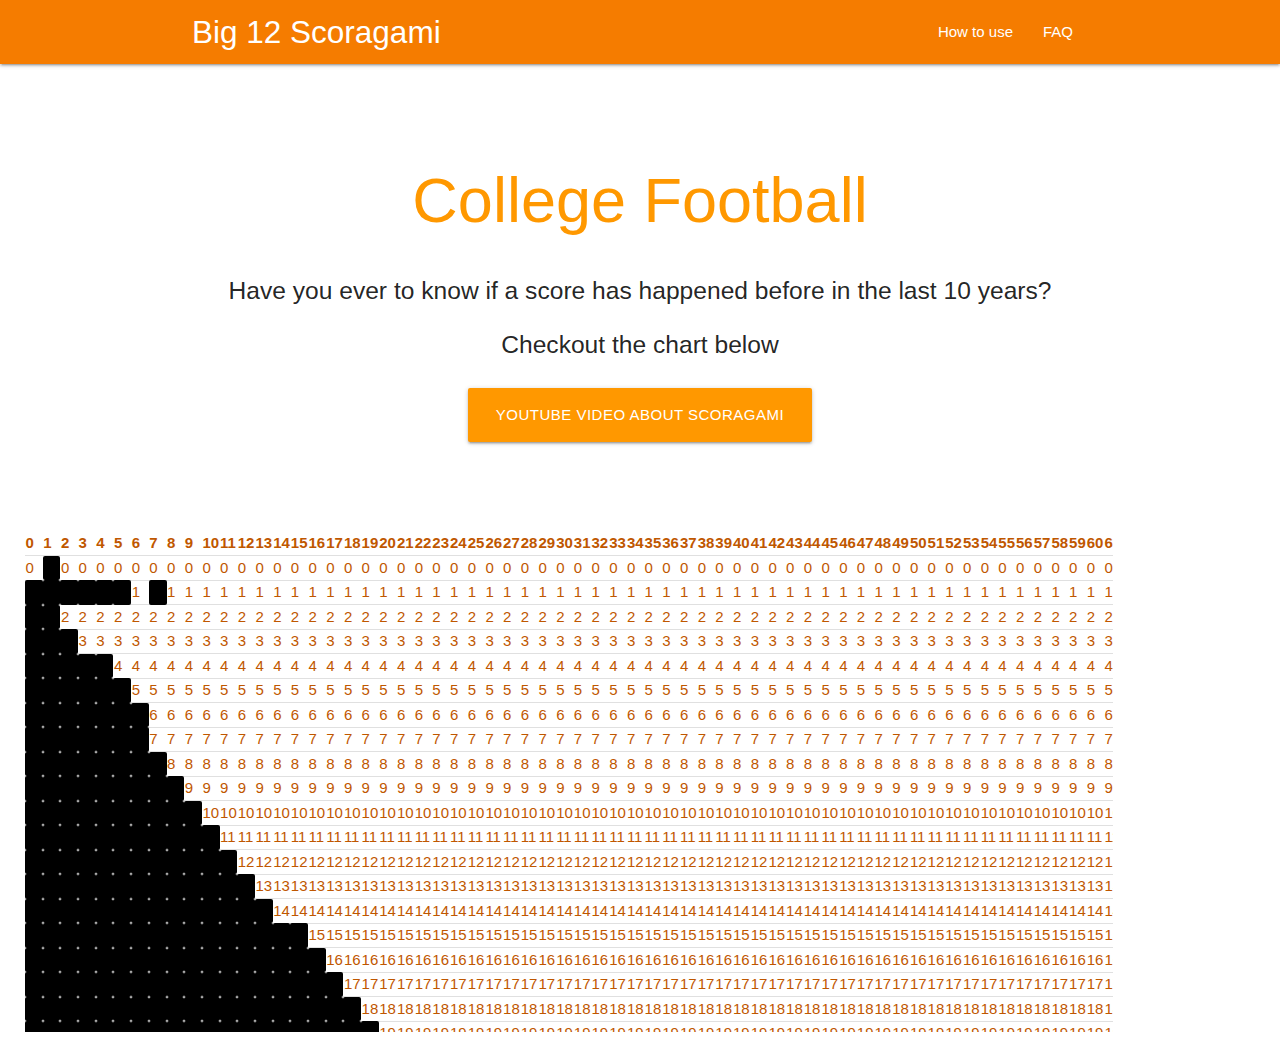
==== commit e9d9ad50: "added video to faq removed it from index, added home button to faq to go back to index," ====
--- a/index.html
+++ b/index.html
@@ -11,4763 +11,59 @@
   <link href="./assets/css/style.css" type="text/css" rel="stylesheet" media="screen,projection"/>
 </head>
 <body>
-<<<<<<< Updated upstream
   <style>       
     a{
         cursor: url("https://drive.google.com/file/d/1Yt3n2BtXVb5JNhvLH7sIh6-dZp56y6W1/view?usp=share_link"), url("https://drive.google.com/file/d/1Yt3n2BtXVb5JNhvLH7sIh6-dZp56y6W1/view?usp=share_link"), default;
     }
     </style>  
 
-  <nav class="orange darken-2" role="navigation">
-    <div class="nav-wrapper container"><a id="logo-container" href="#" class="brand-logo">Big 12 Scoragami</a>
-      <ul class="right hide-on-med-and-down">
-        <li><a href="#about">How to use</a></li>
-        <li><a href="#news">Color blind mode</a></li>
-        <li><a href="#home">FAQ</a></li>
-        <ul>
-=======
-  <nav>
-    <div class="nav-wrapper orange darken-2">
-      <a href="#!" class="brand-logo center ">Big12 Scoragami</a>
-    </div>
-  </nav>
-  
-    <ul class="collapsible"></ul>
-    
-    
-  <!-- <div class="row"> -->
-    <style>
-      div {
-        width: px;
-        overflow: hidden;
-        border-radius: 1px solid #ff1100;
-        clear: both;
-      }
-      p {
-        margin-left: 10px;
-      }
-      input.right {
-        float: left;
-      }
-    </style>
+<nav class="orange darken-2" role="navigation">
+  <div class="nav-wrapper container"><a id="logo-container" href="#" class="brand-logo">Big 12 Scoragami</a>
+    <ul class="right hide-on-med-and-down">
+      <li><a href="faq.html">How to use</a></li>
+      <li><a href="faq.html">FAQ</a></li>
+      <ul>
 
-  <li>
-    
-    <div class="collapsible-header "><i class="material-icons">question_answer</i><a href="/faq.html"> 
-        <div class="grid-example col s12">
-          <div class="col s12 m4 l2 orange darken-2"><span class="flow-text">FAQ</span></div>
-          <div class="collapsible-body"><span>Lorem ipsum dolor sit amet.</span></div>
-          <li>
-           
-            <li>
-  
-              <div class="collapsible-header "><i class="material-icons">color_lens </i><a href="#Color blind mode">
-                <div class="grid-example col s12">
-                  <div class="col s12 m4 l2 orange darken-2"><span class="flow-text">Color blind mode</span></div>
-                  <div class="collapsible-body"><span>Lorem ipsum dolor sit amet.</span></div>
 
-                </li>
+        <li><a href="#contact">Contact us</a></li>
 
-                <li>
-  
-                  <div class="collapsible-header "><i class="material-icons">library_books</i><a href="#How to use">
-                    <div class="col s12 m4 l2"><p></p></div>
-                        <div class="col s12 m4 l2 orange darken-2"><span class="flow-text">How to use</span></div>  
-                        <div class="collapsible-body"><span>Lorem ipsum dolor sit amet.</span></div>
-      
-                      </li>
->>>>>>> Stashed changes
-          
-          
-          <li><a href="#contact">Contact us</a></li>
-          
-        </ul>
-        
       </ul>
+    </ul>
 
       <ul id="nav-mobile" class="sidenav">
         <li><a href="#">Navbar Link</a></li>
         <!-- <div class="collapsible-header " style="width: 25%;"><i class="material-icons">question_answer</i><a href="/faq.html">  -->
-          <a href="/faq.html">  <div class="col s12 m4 l2 orange darken-2"><i class="material-icons">question_answer</i><span class="flow-text">FAQ</span></div>
+          <a href="faq.html">  <div class="darken-2"><i class="material-icons">question_answer</i><span class="flow-text">FAQ</span></div>
 
             <li><a href="/faq.html"></a></li>
             <!-- <div class="collapsible-header " style="width: 25%;"><i class="material-icons">question_answer</i><a href="/faq.html">  -->
               <a href="/faq.html">  <div class=" orange darken-2"><i class="material-icons">question_answer</i><span class="flow-text">Color blind</span></div>
 
-  </li>
+                <li><a href="#"></a></li>
+                <!-- <div class="collapsible-header " style="width: 25%;"><i class="material-icons">question_answer</i><a href="/faq.html">  -->
+                  <div class="orange darken-2"><i class="material-icons">question_answer</i><span class="flow-text">How does it work</span></div>
+      </ul>
+      
+      <a href="#" data-target="nav-mobile" class="sidenav-trigger"><i class="material-icons">menu</i></a>
+    </div>
+  </nav>
+  <div class="section no-pad-bot" id="index-banner">
+    <div class="container">
+      <br><br>
+      <h1 class="header center orange-text">College Football </h1>
+      <div class="row center">
+        <h5 class="header col s12 light">Have you ever to know if a score has happened before in the last 10 years? <br><br> Checkout the chart below</h5>
+      </div>
+      <div class="row center">
+                <a href="https://www.youtube.com/watch?v=9l5C8cGMueY" id="download-button" class="btn-large waves-effect waves-light orange">Youtube video about Scoragami</a>
+              </div>
+      <br><br>
 
-  
+    </div>
+  </div>
 
-      <main>
-        <table id="score-table">
-          <tbody>
-            <!-- insert winning and loosing team h -->
-            <tr id="column" class="column">
-              <th id="columnheader-0" class>0</th>
-              <th id="columnheader-1" class>1</th>
-              <th id="columnheader-2" class>2</th>
-              <th id="columnheader-3" class>3</th>
-              <th id="columnheader-4" class>4</th>
-              <th id="columnheader-5" class>5</th>
-              <th id="columnheader-6" class>6</th>
-              <th id="columnheader-7" class>7</th>
-              <th id="columnheader-8" class>8</th>
-              <th id="columnheader-9" class>9</th>
-              <th id="columnheader-10" class>10</th>
-              <th id="columnheader-11" class>11</th>
-              <th id="columnheader-12" class>12</th>
-              <th id="columnheader-13" class>13</th>
-              <th id="columnheader-14" class>14</th>
-              <th id="columnheader-15" class>15</th>
-              <th id="columnheader-16" class>16</th>
-              <th id="columnheader-17" class>17</th>
-              <th id="columnheader-18" class>18</th>
-              <th id="columnheader-19" class>19</th>
-              <th id="columnheader-20" class>20</th>
-              <th id="columnheader-21" class>21</th>
-              <th id="columnheader-22" class>22</th>
-              <th id="columnheader-23" class>23</th>
-              <th id="columnheader-24" class>24</th>
-              <th id="columnheader-25" class>25</th>
-              <th id="columnheader-26" class>26</th>
-              <th id="columnheader-27" class>27</th>
-              <th id="columnheader-28" class>28</th>
-              <th id="columnheader-29" class>29</th>
-              <th id="columnheader-30" class>30</th>
-              <th id="columnheader-31" class>31</th>
-              <th id="columnheader-32" class>32</th>
-              <th id="columnheader-33" class>33</th>
-              <th id="columnheader-34" class>34</th>
-              <th id="columnheader-35" class>35</th>
-              <th id="columnheader-36" class>36</th>
-              <th id="columnheader-37" class>37</th>
-              <th id="columnheader-38" class>38</th>
-              <th id="columnheader-39" class>39</th>
-              <th id="columnheader-40" class>40</th>
-              <th id="columnheader-41" class>41</th>
-              <th id="columnheader-42" class>42</th>
-              <th id="columnheader-43" class>43</th>
-              <th id="columnheader-44" class>44</th>
-              <th id="columnheader-45" class>45</th>
-              <th id="columnheader-46" class>46</th>
-              <th id="columnheader-47" class>47</th>
-              <th id="columnheader-48" class>48</th>
-              <th id="columnheader-49" class>49</th>
-              <th id="columnheader-50" class>50</th>
-              <th id="columnheader-51" class>51</th>
-              <th id="columnheader-52" class>52</th>
-              <th id="columnheader-53" class>53</th>
-              <th id="columnheader-54" class>54</th>
-              <th id="columnheader-55" class>55</th>
-              <th id="columnheader-56" class>56</th>
-              <th id="columnheader-57" class>57</th>
-              <th id="columnheader-58" class>58</th>
-              <th id="columnheader-59" class>59</th>
-              <th id="columnheader-60" class>60</th>
-              <th id="columnheader-61" class>61</th>
-              <th id="columnheader-62" class>62</th>
-              <th id="columnheader-63" class>63</th>
-              <th id="columnheader-64" class>64</th>
-              <th id="columnheader-65" class>65</th>
-              <th id="columnheader-66" class>66</th>
-              <th id="columnheader-67" class>67</th>
-              <th id="columnheader-68" class>68</th>
-              <th id="columnheader-69" class>69</th>
-              <th id="columnheader-70" class>70</th>
-              <th id="columnheader-71" class>71</th>
-            </tr>
-            <tr id="row-0" class-="row-0">
-              <td id="r0-c0">0</td>
-              <td id="r0-c1">0</td>
-              <td id="r0-c2">0</td>
-              <td id="r0-c3">0</td>
-              <td id="r0-c4">0</td>
-              <td id="r0-c5">0</td>
-              <td id="r0-c6">0</td>
-              <td id="r0-c7">0</td>
-              <td id="r0-c8">0</td>
-              <td id="r0-c9">0</td>
-              <td id="r0-c10">0</td>
-              <td id="r0-c11">0</td>
-              <td id="r0-c12">0</td>
-              <td id="r0-c13">0</td>
-              <td id="r0-c14">0</td>
-              <td id="r0-c15">0</td>
-              <td id="r0-c16">0</td>
-              <td id="r0-c17">0</td>
-              <td id="r0-c18">0</td>
-              <td id="r0-c19">0</td>
-              <td id="r0-c20">0</td>
-              <td id="r0-c21">0</td>
-              <td id="r0-c22">0</td>
-              <td id="r0-c23">0</td>
-              <td id="r0-c24">0</td>
-              <td id="r0-c25">0</td>
-              <td id="r0-c26">0</td>
-              <td id="r0-c27">0</td>
-              <td id="r0-c28">0</td>
-              <td id="r0-c29">0</td>
-              <td id="r0-c30">0</td>
-              <td id="r0-c31">0</td>
-              <td id="r0-c32">0</td>
-              <td id="r0-c33">0</td>
-              <td id="r0-c34">0</td>
-              <td id="r0-c35">0</td>
-              <td id="r0-c36">0</td>
-              <td id="r0-c37">0</td>
-              <td id="r0-c38">0</td>
-              <td id="r0-c39">0</td>
-              <td id="r0-c40">0</td>
-              <td id="r0-c41">0</td>
-              <td id="r0-c42">0</td>
-              <td id="r0-c43">0</td>
-              <td id="r0-c44">0</td>
-              <td id="r0-c45">0</td>
-              <td id="r0-c46">0</td>
-              <td id="r0-c47">0</td>
-              <td id="r0-c48">0</td>
-              <td id="r0-c49">0</td>
-              <td id="r0-c50">0</td>
-              <td id="r0-c51">0</td>
-              <td id="r0-c52">0</td>
-              <td id="r0-c53">0</td>
-              <td id="r0-c54">0</td>
-              <td id="r0-c55">0</td>
-              <td id="r0-c56">0</td>
-              <td id="r0-c57">0</td>
-              <td id="r0-c58">0</td>
-              <td id="r0-c59">0</td>
-              <td id="r0-c60">0</td>
-              <td id="r0-c61">0</td>
-              <td id="r0-c62">0</td>
-              <td id="r0-c63">0</td>
-              <td id="r0-c64">0</td>
-              <td id="r0-c65">0</td>
-              <td id="r0-c66">0</td>
-              <td id="r0-c67">0</td>
-              <td id="r0-c68">0</td>
-              <td id="r0-c69">0</td>
-              <td id="r0-c70">0</td>
-              <td id="r0-c71">0</td>
-              <th id="r0-c72">0</th>
-            </tr>
-            <tr id="row-1" class="row-1">
-              <td id="r1-c0">1</td>
-              <td id="r1-c1">1</td>
-              <td id="r1-c2">1</td>
-              <td id="r1-c3">1</td>
-              <td id="r1-c4">1</td>
-              <td id="r1-c5">1</td>
-              <td id="r1-c6">1</td>
-              <td id="r1-c7">1</td>
-              <td id="r1-c8">1</td>
-              <td id="r1-c9">1</td>
-              <td id="r1-c10">1</td>
-              <td id="r1-c11">1</td>
-              <td id="r1-c12">1</td>
-              <td id="r1-c13">1</td>
-              <td id="r1-c14">1</td>
-              <td id="r1-c15">1</td>
-              <td id="r1-c16">1</td>
-              <td id="r1-c17">1</td>
-              <td id="r1-c18">1</td>
-              <td id="r1-c19">1</td>
-              <td id="r1-c20">1</td>
-              <td id="r1-c21">1</td>
-              <td id="r1-c22">1</td>
-              <td id="r1-c23">1</td>
-              <td id="r1-c24">1</td>
-              <td id="r1-c25">1</td>
-              <td id="r1-c26">1</td>
-              <td id="r1-c27">1</td>
-              <td id="r1-c28">1</td>
-              <td id="r1-c29">1</td>
-              <td id="r1-c30">1</td>
-              <td id="r1-c31">1</td>
-              <td id="r1-c32">1</td>
-              <td id="r1-c33">1</td>
-              <td id="r1-c34">1</td>
-              <td id="r1-c35">1</td>
-              <td id="r1-c36">1</td>
-              <td id="r1-c37">1</td>
-              <td id="r1-c38">1</td>
-              <td id="r1-c39">1</td>
-              <td id="r1-c40">1</td>
-              <td id="r1-c41">1</td>
-              <td id="r1-c42">1</td>
-              <td id="r1-c43">1</td>
-              <td id="r1-c44">1</td>
-              <td id="r1-c45">1</td>
-              <td id="r1-c46">1</td>
-              <td id="r1-c47">1</td>
-              <td id="r1-c48">1</td>
-              <td id="r1-c49">1</td>
-              <td id="r1-c50">1</td>
-              <td id="r1-c51">1</td>
-              <td id="r1-c52">1</td>
-              <td id="r1-c53">1</td>
-              <td id="r1-c54">1</td>
-              <td id="r1-c55">1</td>
-              <td id="r1-c56">1</td>
-              <td id="r1-c57">1</td>
-              <td id="r1-c58">1</td>
-              <td id="r1-c59">1</td>
-              <td id="r1-c60">1</td>
-              <td id="r1-c61">1</td>
-              <td id="r1-c62">1</td>
-              <td id="r1-c63">1</td>
-              <td id="r1-c64">1</td>
-              <td id="r1-c65">1</td>
-              <td id="r1-c66">1</td>
-              <td id="r1-c67">1</td>
-              <td id="r1-c68">1</td>
-              <td id="r1-c69">1</td>
-              <td id="r1-c70">1</td>
-              <td id="r1-c71">1</td>
-              <th id="r1-c72">1</th>
-            </tr>
-            <tr id="row-2" class="row-2">
-              <td id="r2-c0">2</td>
-              <td id="r2-c1">2</td>
-              <td id="r2-c2">2</td>
-              <td id="r2-c3">2</td>
-              <td id="r2-c4">2</td>
-              <td id="r2-c5">2</td>
-              <td id="r2-c6">2</td>
-              <td id="r2-c7">2</td>
-              <td id="r2-c8">2</td>
-              <td id="r2-c9">2</td>
-              <td id="r2-c10">2</td>
-              <td id="r2-c11">2</td>
-              <td id="r2-c12">2</td>
-              <td id="r2-c13">2</td>
-              <td id="r2-c14">2</td>
-              <td id="r2-c15">2</td>
-              <td id="r2-c16">2</td>
-              <td id="r2-c17">2</td>
-              <td id="r2-c18">2</td>
-              <td id="r2-c19">2</td>
-              <td id="r2-c20">2</td>
-              <td id="r2-c21">2</td>
-              <td id="r2-c22">2</td>
-              <td id="r2-c23">2</td>
-              <td id="r2-c24">2</td>
-              <td id="r2-c25">2</td>
-              <td id="r2-c26">2</td>
-              <td id="r2-c27">2</td>
-              <td id="r2-c28">2</td>
-              <td id="r2-c29">2</td>
-              <td id="r2-c30">2</td>
-              <td id="r2-c31">2</td>
-              <td id="r2-c32">2</td>
-              <td id="r2-c33">2</td>
-              <td id="r2-c34">2</td>
-              <td id="r2-c35">2</td>
-              <td id="r2-c36">2</td>
-              <td id="r2-c37">2</td>
-              <td id="r2-c38">2</td>
-              <td id="r2-c39">2</td>
-              <td id="r2-c40">2</td>
-              <td id="r2-c41">2</td>
-              <td id="r2-c42">2</td>
-              <td id="r2-c43">2</td>
-              <td id="r2-c44">2</td>
-              <td id="r2-c45">2</td>
-              <td id="r2-c46">2</td>
-              <td id="r2-c47">2</td>
-              <td id="r2-c48">2</td>
-              <td id="r2-c49">2</td>
-              <td id="r2-c50">2</td>
-              <td id="r2-c51">2</td>
-              <td id="r2-c52">2</td>
-              <td id="r2-c53">2</td>
-              <td id="r2-c54">2</td>
-              <td id="r2-c55">2</td>
-              <td id="r2-c56">2</td>
-              <td id="r2-c57">2</td>
-              <td id="r2-c58">2</td>
-              <td id="r2-c59">2</td>
-              <td id="r2-c60">2</td>
-              <td id="r2-c61">2</td>
-              <td id="r2-c62">2</td>
-              <td id="r2-c63">2</td>
-              <td id="r2-c64">2</td>
-              <td id="r2-c65">2</td>
-              <td id="r2-c66">2</td>
-              <td id="r2-c67">2</td>
-              <td id="r2-c68">2</td>
-              <td id="r2-c69">2</td>
-              <td id="r2-c70">2</td>
-              <td id="r2-c71">2</td>
-              <th id="r2-c72">2</th>
-            </tr>
-            <tr id="row-3" class="row-3">
-              <td id="r3-c0">3</td>
-              <td id="r3-c1">3</td>
-              <td id="r3-c2">3</td>
-              <td id="r3-c3">3</td>
-              <td id="r3-c4">3</td>
-              <td id="r3-c5">3</td>
-              <td id="r3-c6">3</td>
-              <td id="r3-c7">3</td>
-              <td id="r3-c8">3</td>
-              <td id="r3-c9">3</td>
-              <td id="r3-c10">3</td>
-              <td id="r3-c11">3</td>
-              <td id="r3-c12">3</td>
-              <td id="r3-c13">3</td>
-              <td id="r3-c14">3</td>
-              <td id="r3-c15">3</td>
-              <td id="r3-c16">3</td>
-              <td id="r3-c17">3</td>
-              <td id="r3-c18">3</td>
-              <td id="r3-c19">3</td>
-              <td id="r3-c20">3</td>
-              <td id="r3-c21">3</td>
-              <td id="r3-c22">3</td>
-              <td id="r3-c23">3</td>
-              <td id="r3-c24">3</td>
-              <td id="r3-c25">3</td>
-              <td id="r3-c26">3</td>
-              <td id="r3-c27">3</td>
-              <td id="r3-c28">3</td>
-              <td id="r3-c29">3</td>
-              <td id="r3-c30">3</td>
-              <td id="r3-c31">3</td>
-              <td id="r3-c32">3</td>
-              <td id="r3-c33">3</td>
-              <td id="r3-c34">3</td>
-              <td id="r3-c35">3</td>
-              <td id="r3-c36">3</td>
-              <td id="r3-c37">3</td>
-              <td id="r3-c38">3</td>
-              <td id="r3-c39">3</td>
-              <td id="r3-c40">3</td>
-              <td id="r3-c41">3</td>
-              <td id="r3-c42">3</td>
-              <td id="r3-c43">3</td>
-              <td id="r3-c44">3</td>
-              <td id="r3-c45">3</td>
-              <td id="r3-c46">3</td>
-              <td id="r3-c47">3</td>
-              <td id="r3-c48">3</td>
-              <td id="r3-c49">3</td>
-              <td id="r3-c50">3</td>
-              <td id="r3-c51">3</td>
-              <td id="r3-c52">3</td>
-              <td id="r3-c53">3</td>
-              <td id="r3-c54">3</td>
-              <td id="r3-c55">3</td>
-              <td id="r3-c56">3</td>
-              <td id="r3-c57">3</td>
-              <td id="r3-c58">3</td>
-              <td id="r3-c59">3</td>
-              <td id="r3-c60">3</td>
-              <td id="r3-c61">3</td>
-              <td id="r3-c62">3</td>
-              <td id="r3-c63">3</td>
-              <td id="r3-c64">3</td>
-              <td id="r3-c65">3</td>
-              <td id="r3-c66">3</td>
-              <td id="r3-c67">3</td>
-              <td id="r3-c68">3</td>
-              <td id="r3-c69">3</td>
-              <td id="r3-c70">3</td>
-              <td id="r3-c71">3</td>
-              <th id="r3-c72">3</th>
-            </tr>
-            <tr id="row-4" class="row-4">
-              <td id="r4-c0">4</td>
-              <td id="r4-c1">4</td>
-              <td id="r4-c2">4</td>
-              <td id="r4-c3">4</td>
-              <td id="r4-c4">4</td>
-              <td id="r4-c5">4</td>
-              <td id="r4-c6">4</td>
-              <td id="r4-c7">4</td>
-              <td id="r4-c8">4</td>
-              <td id="r4-c9">4</td>
-              <td id="r4-c10">4</td>
-              <td id="r4-c11">4</td>
-              <td id="r4-c12">4</td>
-              <td id="r4-c13">4</td>
-              <td id="r4-c14">4</td>
-              <td id="r4-c15">4</td>
-              <td id="r4-c16">4</td>
-              <td id="r4-c17">4</td>
-              <td id="r4-c18">4</td>
-              <td id="r4-c19">4</td>
-              <td id="r4-c20">4</td>
-              <td id="r4-c21">4</td>
-              <td id="r4-c22">4</td>
-              <td id="r4-c23">4</td>
-              <td id="r4-c24">4</td>
-              <td id="r4-c25">4</td>
-              <td id="r4-c26">4</td>
-              <td id="r4-c27">4</td>
-              <td id="r4-c28">4</td>
-              <td id="r4-c29">4</td>
-              <td id="r4-c30">4</td>
-              <td id="r4-c31">4</td>
-              <td id="r4-c32">4</td>
-              <td id="r4-c33">4</td>
-              <td id="r4-c34">4</td>
-              <td id="r4-c35">4</td>
-              <td id="r4-c36">4</td>
-              <td id="r4-c37">4</td>
-              <td id="r4-c38">4</td>
-              <td id="r4-c39">4</td>
-              <td id="r4-c40">4</td>
-              <td id="r4-c41">4</td>
-              <td id="r4-c42">4</td>
-              <td id="r4-c43">4</td>
-              <td id="r4-c44">4</td>
-              <td id="r4-c45">4</td>
-              <td id="r4-c46">4</td>
-              <td id="r4-c47">4</td>
-              <td id="r4-c48">4</td>
-              <td id="r4-c49">4</td>
-              <td id="r4-c50">4</td>
-              <td id="r4-c51">4</td>
-              <td id="r4-c52">4</td>
-              <td id="r4-c53">4</td>
-              <td id="r4-c54">4</td>
-              <td id="r4-c55">4</td>
-              <td id="r4-c56">4</td>
-              <td id="r4-c57">4</td>
-              <td id="r4-c58">4</td>
-              <td id="r4-c59">4</td>
-              <td id="r4-c60">4</td>
-              <td id="r4-c61">4</td>
-              <td id="r4-c62">4</td>
-              <td id="r4-c63">4</td>
-              <td id="r4-c64">4</td>
-              <td id="r4-c65">4</td>
-              <td id="r4-c66">4</td>
-              <td id="r4-c67">4</td>
-              <td id="r4-c68">4</td>
-              <td id="r4-c69">4</td>
-              <td id="r4-c70">4</td>
-              <td id="r4-c71">4</td>
-              <th id="r4-c72">4</th>
-            </tr>
-            <tr id="row-5" class="row-5">
-              <td id="r5-c0">5</td>
-              <td id="r5-c1">5</td>
-              <td id="r5-c2">5</td>
-              <td id="r5-c3">5</td>
-              <td id="r5-c4">5</td>
-              <td id="r5-c5">5</td>
-              <td id="r5-c6">5</td>
-              <td id="r5-c7">5</td>
-              <td id="r5-c8">5</td>
-              <td id="r5-c9">5</td>
-              <td id="r5-c10">5</td>
-              <td id="r5-c11">5</td>
-              <td id="r5-c12">5</td>
-              <td id="r5-c13">5</td>
-              <td id="r5-c14">5</td>
-              <td id="r5-c15">5</td>
-              <td id="r5-c16">5</td>
-              <td id="r5-c17">5</td>
-              <td id="r5-c18">5</td>
-              <td id="r5-c19">5</td>
-              <td id="r5-c20">5</td>
-              <td id="r5-c21">5</td>
-              <td id="r5-c22">5</td>
-              <td id="r5-c23">5</td>
-              <td id="r5-c24">5</td>
-              <td id="r5-c25">5</td>
-              <td id="r5-c26">5</td>
-              <td id="r5-c27">5</td>
-              <td id="r5-c28">5</td>
-              <td id="r5-c29">5</td>
-              <td id="r5-c30">5</td>
-              <td id="r5-c31">5</td>
-              <td id="r5-c32">5</td>
-              <td id="r5-c33">5</td>
-              <td id="r5-c34">5</td>
-              <td id="r5-c35">5</td>
-              <td id="r5-c36">5</td>
-              <td id="r5-c37">5</td>
-              <td id="r5-c38">5</td>
-              <td id="r5-c39">5</td>
-              <td id="r5-c40">5</td>
-              <td id="r5-c41">5</td>
-              <td id="r5-c42">5</td>
-              <td id="r5-c43">5</td>
-              <td id="r5-c44">5</td>
-              <td id="r5-c45">5</td>
-              <td id="r5-c46">5</td>
-              <td id="r5-c47">5</td>
-              <td id="r5-c48">5</td>
-              <td id="r5-c49">5</td>
-              <td id="r5-c50">5</td>
-              <td id="r5-c51">5</td>
-              <td id="r5-c52">5</td>
-              <td id="r5-c53">5</td>
-              <td id="r5-c54">5</td>
-              <td id="r5-c55">5</td>
-              <td id="r5-c56">5</td>
-              <td id="r5-c57">5</td>
-              <td id="r5-c58">5</td>
-              <td id="r5-c59">5</td>
-              <td id="r5-c60">5</td>
-              <td id="r5-c61">5</td>
-              <td id="r5-c62">5</td>
-              <td id="r5-c63">5</td>
-              <td id="r5-c64">5</td>
-              <td id="r5-c65">5</td>
-              <td id="r5-c66">5</td>
-              <td id="r5-c67">5</td>
-              <td id="r5-c68">5</td>
-              <td id="r5-c69">5</td>
-              <td id="r5-c70">5</td>
-              <td id="r5-c71">5</td>
-              <th id="r5-c72">5</th>
-            </tr>
-            <tr id="row-6" class="row-6">
-              <td id="r6-c0">6</td>
-              <td id="r6-c1">6</td>
-              <td id="r6-c2">6</td>
-              <td id="r6-c3">6</td>
-              <td id="r6-c4">6</td>
-              <td id="r6-c5">6</td>
-              <td id="r6-c6">6</td>
-              <td id="r6-c7">6</td>
-              <td id="r6-c8">6</td>
-              <td id="r6-c9">6</td>
-              <td id="r6-c10">6</td>
-              <td id="r6-c11">6</td>
-              <td id="r6-c12">6</td>
-              <td id="r6-c13">6</td>
-              <td id="r6-c14">6</td>
-              <td id="r6-c15">6</td>
-              <td id="r6-c16">6</td>
-              <td id="r6-c17">6</td>
-              <td id="r6-c18">6</td>
-              <td id="r6-c19">6</td>
-              <td id="r6-c20">6</td>
-              <td id="r6-c21">6</td>
-              <td id="r6-c22">6</td>
-              <td id="r6-c23">6</td>
-              <td id="r6-c24">6</td>
-              <td id="r6-c25">6</td>
-              <td id="r6-c26">6</td>
-              <td id="r6-c27">6</td>
-              <td id="r6-c28">6</td>
-              <td id="r6-c29">6</td>
-              <td id="r6-c30">6</td>
-              <td id="r6-c31">6</td>
-              <td id="r6-c32">6</td>
-              <td id="r6-c33">6</td>
-              <td id="r6-c34">6</td>
-              <td id="r6-c35">6</td>
-              <td id="r6-c36">6</td>
-              <td id="r6-c37">6</td>
-              <td id="r6-c38">6</td>
-              <td id="r6-c39">6</td>
-              <td id="r6-c40">6</td>
-              <td id="r6-c41">6</td>
-              <td id="r6-c42">6</td>
-              <td id="r6-c43">6</td>
-              <td id="r6-c44">6</td>
-              <td id="r6-c45">6</td>
-              <td id="r6-c46">6</td>
-              <td id="r6-c47">6</td>
-              <td id="r6-c48">6</td>
-              <td id="r6-c49">6</td>
-              <td id="r6-c50">6</td>
-              <td id="r6-c51">6</td>
-              <td id="r6-c52">6</td>
-              <td id="r6-c53">6</td>
-              <td id="r6-c54">6</td>
-              <td id="r6-c55">6</td>
-              <td id="r6-c56">6</td>
-              <td id="r6-c57">6</td>
-              <td id="r6-c58">6</td>
-              <td id="r6-c59">6</td>
-              <td id="r6-c60">6</td>
-              <td id="r6-c61">6</td>
-              <td id="r6-c62">6</td>
-              <td id="r6-c63">6</td>
-              <td id="r6-c64">6</td>
-              <td id="r6-c65">6</td>
-              <td id="r6-c66">6</td>
-              <td id="r6-c67">6</td>
-              <td id="r6-c68">6</td>
-              <td id="r6-c69">6</td>
-              <td id="r6-c70">6</td>
-              <td id="r6-c71">6</td>
-              <th id="r6-c72">6</th>
-            </tr>
-            <tr id="row-7" class="row-7">
-              <td>7</td>
-              <td>7</td>
-              <td>7</td>
-              <td>7</td>
-              <td>7</td>
-              <td>7</td>
-              <td>7</td>
-              <td>7</td>
-              <td>7</td>
-              <td>7</td>
-              <td>7</td>
-              <td>7</td>
-              <td>7</td>
-              <td>7</td>
-              <td>7</td>
-              <td>7</td>
-              <td>7</td>
-              <td>7</td>
-              <td>7</td>
-              <td>7</td>
-              <td>7</td>
-              <td>7</td>
-              <td>7</td>
-              <td>7</td>
-              <td>7</td>
-              <td>7</td>
-              <td>7</td>
-              <td>7</td>
-              <td>7</td>
-              <td>7</td>
-              <td>7</td>
-              <td>7</td>
-              <td>7</td>
-              <td>7</td>
-              <td>7</td>
-              <td>7</td>
-              <td>7</td>
-              <td>7</td>
-              <td>7</td>
-              <td>7</td>
-              <td>7</td>
-              <td>7</td>
-              <td>7</td>
-              <td>7</td>
-              <td>7</td>
-              <td>7</td>
-              <td>7</td>
-              <td>7</td>
-              <td>7</td>
-              <td>7</td>
-              <td>7</td>
-              <td>7</td>
-              <td>7</td>
-              <td>7</td>
-              <td>7</td>
-              <td>7</td>
-              <td>7</td>
-              <td>7</td>
-              <td>7</td>
-              <td>7</td>
-              <td>7</td>
-              <td>7</td>
-              <td>7</td>
-              <td>7</td>
-              <td>7</td>
-              <td>7</td>
-              <td>7</td>
-              <td>7</td>
-              <td>7</td>
-              <td>7</td>
-              <td>7</td>
-              <td>7</td>
-              <th>7</th>
-            </tr>
-            <tr id="row-8" class="row-8">
-              <td>8</td>
-              <td>8</td>
-              <td>8</td>
-              <td>8</td>
-              <td>8</td>
-              <td>8</td>
-              <td>8</td>
-              <td>8</td>
-              <td>8</td>
-              <td>8</td>
-              <td>8</td>
-              <td>8</td>
-              <td>8</td>
-              <td>8</td>
-              <td>8</td>
-              <td>8</td>
-              <td>8</td>
-              <td>8</td>
-              <td>8</td>
-              <td>8</td>
-              <td>8</td>
-              <td>8</td>
-              <td>8</td>
-              <td>8</td>
-              <td>8</td>
-              <td>8</td>
-              <td>8</td>
-              <td>8</td>
-              <td>8</td>
-              <td>8</td>
-              <td>8</td>
-              <td>8</td>
-              <td>8</td>
-              <td>8</td>
-              <td>8</td>
-              <td>8</td>
-              <td>8</td>
-              <td>8</td>
-              <td>8</td>
-              <td>8</td>
-              <td>8</td>
-              <td>8</td>
-              <td>8</td>
-              <td>8</td>
-              <td>8</td>
-              <td>8</td>
-              <td>8</td>
-              <td>8</td>
-              <td>8</td>
-              <td>8</td>
-              <td>8</td>
-              <td>8</td>
-              <td>8</td>
-              <td>8</td>
-              <td>8</td>
-              <td>8</td>
-              <td>8</td>
-              <td>8</td>
-              <td>8</td>
-              <td>8</td>
-              <td>8</td>
-              <td>8</td>
-              <td>8</td>
-              <td>8</td>
-              <td>8</td>
-              <td>8</td>
-              <td>8</td>
-              <td>8</td>
-              <td>8</td>
-              <td>8</td>
-              <td>8</td>
-              <td>8</td>
-              <th>8</th>
-            </tr>
-            <tr id="row-9" class="row-9">
-              <td>9</td>
-              <td>9</td>
-              <td>9</td>
-              <td>9</td>
-              <td>9</td>
-              <td>9</td>
-              <td>9</td>
-              <td>9</td>
-              <td>9</td>
-              <td>9</td>
-              <td>9</td>
-              <td>9</td>
-              <td>9</td>
-              <td>9</td>
-              <td>9</td>
-              <td>9</td>
-              <td>9</td>
-              <td>9</td>
-              <td>9</td>
-              <td>9</td>
-              <td>9</td>
-              <td>9</td>
-              <td>9</td>
-              <td>9</td>
-              <td>9</td>
-              <td>9</td>
-              <td>9</td>
-              <td>9</td>
-              <td>9</td>
-              <td>9</td>
-              <td>9</td>
-              <td>9</td>
-              <td>9</td>
-              <td>9</td>
-              <td>9</td>
-              <td>9</td>
-              <td>9</td>
-              <td>9</td>
-              <td>9</td>
-              <td>9</td>
-              <td>9</td>
-              <td>9</td>
-              <td>9</td>
-              <td>9</td>
-              <td>9</td>
-              <td>9</td>
-              <td>9</td>
-              <td>9</td>
-              <td>9</td>
-              <td>9</td>
-              <td>9</td>
-              <td>9</td>
-              <td>9</td>
-              <td>9</td>
-              <td>9</td>
-              <td>9</td>
-              <td>9</td>
-              <td>9</td>
-              <td>9</td>
-              <td>9</td>
-              <td>9</td>
-              <td>9</td>
-              <td>9</td>
-              <td>9</td>
-              <td>9</td>
-              <td>9</td>
-              <td>9</td>
-              <td>9</td>
-              <td>9</td>
-              <td>9</td>
-              <td>9</td>
-              <td>9</td>
-              <th>9</th>
-            </tr>
-            <tr id="row-10" class="row-10">
-              <td>10</td>
-              <td>10</td>
-              <td>10</td>
-              <td>10</td>
-              <td>10</td>
-              <td>10</td>
-              <td>10</td>
-              <td>10</td>
-              <td>10</td>
-              <td>10</td>
-              <td>10</td>
-              <td>10</td>
-              <td>10</td>
-              <td>10</td>
-              <td>10</td>
-              <td>10</td>
-              <td>10</td>
-              <td>10</td>
-              <td>10</td>
-              <td>10</td>
-              <td>10</td>
-              <td>10</td>
-              <td>10</td>
-              <td>10</td>
-              <td>10</td>
-              <td>10</td>
-              <td>10</td>
-              <td>10</td>
-              <td>10</td>
-              <td>10</td>
-              <td>10</td>
-              <td>10</td>
-              <td>10</td>
-              <td>10</td>
-              <td>10</td>
-              <td>10</td>
-              <td>10</td>
-              <td>10</td>
-              <td>10</td>
-              <td>10</td>
-              <td>10</td>
-              <td>10</td>
-              <td>10</td>
-              <td>10</td>
-              <td>10</td>
-              <td>10</td>
-              <td>10</td>
-              <td>10</td>
-              <td>10</td>
-              <td>10</td>
-              <td>10</td>
-              <td>10</td>
-              <td>10</td>
-              <td>10</td>
-              <td>10</td>
-              <td>10</td>
-              <td>10</td>
-              <td>10</td>
-              <td>10</td>
-              <td>10</td>
-              <td>10</td>
-              <td>10</td>
-              <td>10</td>
-              <td>10</td>
-              <td>10</td>
-              <td>10</td>
-              <td>10</td>
-              <td>10</td>
-              <td>10</td>
-              <td>10</td>
-              <td>10</td>
-              <td>10</td>
-              <th>10</th>
-            </tr>
-            <tr id="row-11" class="row-11">
-              <td>11</td>
-              <td>11</td>
-              <td>11</td>
-              <td>11</td>
-              <td>11</td>
-              <td>11</td>
-              <td>11</td>
-              <td>11</td>
-              <td>11</td>
-              <td>11</td>
-              <td>11</td>
-              <td>11</td>
-              <td>11</td>
-              <td>11</td>
-              <td>11</td>
-              <td>11</td>
-              <td>11</td>
-              <td>11</td>
-              <td>11</td>
-              <td>11</td>
-              <td>11</td>
-              <td>11</td>
-              <td>11</td>
-              <td>11</td>
-              <td>11</td>
-              <td>11</td>
-              <td>11</td>
-              <td>11</td>
-              <td>11</td>
-              <td>11</td>
-              <td>11</td>
-              <td>11</td>
-              <td>11</td>
-              <td>11</td>
-              <td>11</td>
-              <td>11</td>
-              <td>11</td>
-              <td>11</td>
-              <td>11</td>
-              <td>11</td>
-              <td>11</td>
-              <td>11</td>
-              <td>11</td>
-              <td>11</td>
-              <td>11</td>
-              <td>11</td>
-              <td>11</td>
-              <td>11</td>
-              <td>11</td>
-              <td>11</td>
-              <td>11</td>
-              <td>11</td>
-              <td>11</td>
-              <td>11</td>
-              <td>11</td>
-              <td>11</td>
-              <td>11</td>
-              <td>11</td>
-              <td>11</td>
-              <td>11</td>
-              <td>11</td>
-              <td>11</td>
-              <td>11</td>
-              <td>11</td>
-              <td>11</td>
-              <td>11</td>
-              <td>11</td>
-              <td>11</td>
-              <td>11</td>
-              <td>11</td>
-              <td>11</td>
-              <td>11</td>
-              <th>11</th>
-            </tr>
-            <tr id="row-12" class="row-12">
-              <td>12</td>
-              <td>12</td>
-              <td>12</td>
-              <td>12</td>
-              <td>12</td>
-              <td>12</td>
-              <td>12</td>
-              <td>12</td>
-              <td>12</td>
-              <td>12</td>
-              <td>12</td>
-              <td>12</td>
-              <td>12</td>
-              <td>12</td>
-              <td>12</td>
-              <td>12</td>
-              <td>12</td>
-              <td>12</td>
-              <td>12</td>
-              <td>12</td>
-              <td>12</td>
-              <td>12</td>
-              <td>12</td>
-              <td>12</td>
-              <td>12</td>
-              <td>12</td>
-              <td>12</td>
-              <td>12</td>
-              <td>12</td>
-              <td>12</td>
-              <td>12</td>
-              <td>12</td>
-              <td>12</td>
-              <td>12</td>
-              <td>12</td>
-              <td>12</td>
-              <td>12</td>
-              <td>12</td>
-              <td>12</td>
-              <td>12</td>
-              <td>12</td>
-              <td>12</td>
-              <td>12</td>
-              <td>12</td>
-              <td>12</td>
-              <td>12</td>
-              <td>12</td>
-              <td>12</td>
-              <td>12</td>
-              <td>12</td>
-              <td>12</td>
-              <td>12</td>
-              <td>12</td>
-              <td>12</td>
-              <td>12</td>
-              <td>12</td>
-              <td>12</td>
-              <td>12</td>
-              <td>12</td>
-              <td>12</td>
-              <td>12</td>
-              <td>12</td>
-              <td>12</td>
-              <td>12</td>
-              <td>12</td>
-              <td>12</td>
-              <td>12</td>
-              <td>12</td>
-              <td>12</td>
-              <td>12</td>
-              <td>12</td>
-              <td>12</td>
-              <th>12</th>
-            </tr>
-            <tr id="row-13" class="row-13">
-              <td>13</td>
-              <td>13</td>
-              <td>13</td>
-              <td>13</td>
-              <td>13</td>
-              <td>13</td>
-              <td>13</td>
-              <td>13</td>
-              <td>13</td>
-              <td>13</td>
-              <td>13</td>
-              <td>13</td>
-              <td>13</td>
-              <td>13</td>
-              <td>13</td>
-              <td>13</td>
-              <td>13</td>
-              <td>13</td>
-              <td>13</td>
-              <td>13</td>
-              <td>13</td>
-              <td>13</td>
-              <td>13</td>
-              <td>13</td>
-              <td>13</td>
-              <td>13</td>
-              <td>13</td>
-              <td>13</td>
-              <td>13</td>
-              <td>13</td>
-              <td>13</td>
-              <td>13</td>
-              <td>13</td>
-              <td>13</td>
-              <td>13</td>
-              <td>13</td>
-              <td>13</td>
-              <td>13</td>
-              <td>13</td>
-              <td>13</td>
-              <td>13</td>
-              <td>13</td>
-              <td>13</td>
-              <td>13</td>
-              <td>13</td>
-              <td>13</td>
-              <td>13</td>
-              <td>13</td>
-              <td>13</td>
-              <td>13</td>
-              <td>13</td>
-              <td>13</td>
-              <td>13</td>
-              <td>13</td>
-              <td>13</td>
-              <td>13</td>
-              <td>13</td>
-              <td>13</td>
-              <td>13</td>
-              <td>13</td>
-              <td>13</td>
-              <td>13</td>
-              <td>13</td>
-              <td>13</td>
-              <td>13</td>
-              <td>13</td>
-              <td>13</td>
-              <td>13</td>
-              <td>13</td>
-              <td>13</td>
-              <td>13</td>
-              <td>13</td>
-              <th>13</th>
-            </tr>
-            <tr id="row-14" class="row-14">
-              <td>14</td>
-              <td>14</td>
-              <td>14</td>
-              <td>14</td>
-              <td>14</td>
-              <td>14</td>
-              <td>14</td>
-              <td>14</td>
-              <td>14</td>
-              <td>14</td>
-              <td>14</td>
-              <td>14</td>
-              <td>14</td>
-              <td>14</td>
-              <td>14</td>
-              <td>14</td>
-              <td>14</td>
-              <td>14</td>
-              <td>14</td>
-              <td>14</td>
-              <td>14</td>
-              <td>14</td>
-              <td>14</td>
-              <td>14</td>
-              <td>14</td>
-              <td>14</td>
-              <td>14</td>
-              <td>14</td>
-              <td>14</td>
-              <td>14</td>
-              <td>14</td>
-              <td>14</td>
-              <td>14</td>
-              <td>14</td>
-              <td>14</td>
-              <td>14</td>
-              <td>14</td>
-              <td>14</td>
-              <td>14</td>
-              <td>14</td>
-              <td>14</td>
-              <td>14</td>
-              <td>14</td>
-              <td>14</td>
-              <td>14</td>
-              <td>14</td>
-              <td>14</td>
-              <td>14</td>
-              <td>14</td>
-              <td>14</td>
-              <td>14</td>
-              <td>14</td>
-              <td>14</td>
-              <td>14</td>
-              <td>14</td>
-              <td>14</td>
-              <td>14</td>
-              <td>14</td>
-              <td>14</td>
-              <td>14</td>
-              <td>14</td>
-              <td>14</td>
-              <td>14</td>
-              <td>14</td>
-              <td>14</td>
-              <td>14</td>
-              <td>14</td>
-              <td>14</td>
-              <td>14</td>
-              <td>14</td>
-              <td>14</td>
-              <td>14</td>
-              <th>14</th>
-            </tr>
-            <tr id="row-15" class="row-15">
-              <td>15</td>
-              <td>15</td>
-              <td>15</td>
-              <td>15</td>
-              <td>15</td>
-              <td>15</td>
-              <td>15</td>
-              <td>15</td>
-              <td>15</td>
-              <td>15</td>
-              <td>15</td>
-              <td>15</td>
-              <td>15</td>
-              <td>15</td>
-              <td>15</td>
-              <td>15</td>
-              <td>15</td>
-              <td>15</td>
-              <td>15</td>
-              <td>15</td>
-              <td>15</td>
-              <td>15</td>
-              <td>15</td>
-              <td>15</td>
-              <td>15</td>
-              <td>15</td>
-              <td>15</td>
-              <td>15</td>
-              <td>15</td>
-              <td>15</td>
-              <td>15</td>
-              <td>15</td>
-              <td>15</td>
-              <td>15</td>
-              <td>15</td>
-              <td>15</td>
-              <td>15</td>
-              <td>15</td>
-              <td>15</td>
-              <td>15</td>
-              <td>15</td>
-              <td>15</td>
-              <td>15</td>
-              <td>15</td>
-              <td>15</td>
-              <td>15</td>
-              <td>15</td>
-              <td>15</td>
-              <td>15</td>
-              <td>15</td>
-              <td>15</td>
-              <td>15</td>
-              <td>15</td>
-              <td>15</td>
-              <td>15</td>
-              <td>15</td>
-              <td>15</td>
-              <td>15</td>
-              <td>15</td>
-              <td>15</td>
-              <td>15</td>
-              <td>15</td>
-              <td>15</td>
-              <td>15</td>
-              <td>15</td>
-              <td>15</td>
-              <td>15</td>
-              <td>15</td>
-              <td>15</td>
-              <td>15</td>
-              <td>15</td>
-              <td>15</td>
-              <th>15</th>
-            </tr>
-            <tr id="row-16" class="row-16">
-              <td>16</td>
-              <td>16</td>
-              <td>16</td>
-              <td>16</td>
-              <td>16</td>
-              <td>16</td>
-              <td>16</td>
-              <td>16</td>
-              <td>16</td>
-              <td>16</td>
-              <td>16</td>
-              <td>16</td>
-              <td>16</td>
-              <td>16</td>
-              <td>16</td>
-              <td>16</td>
-              <td>16</td>
-              <td>16</td>
-              <td>16</td>
-              <td>16</td>
-              <td>16</td>
-              <td>16</td>
-              <td>16</td>
-              <td>16</td>
-              <td>16</td>
-              <td>16</td>
-              <td>16</td>
-              <td>16</td>
-              <td>16</td>
-              <td>16</td>
-              <td>16</td>
-              <td>16</td>
-              <td>16</td>
-              <td>16</td>
-              <td>16</td>
-              <td>16</td>
-              <td>16</td>
-              <td>16</td>
-              <td>16</td>
-              <td>16</td>
-              <td>16</td>
-              <td>16</td>
-              <td>16</td>
-              <td>16</td>
-              <td>16</td>
-              <td>16</td>
-              <td>16</td>
-              <td>16</td>
-              <td>16</td>
-              <td>16</td>
-              <td>16</td>
-              <td>16</td>
-              <td>16</td>
-              <td>16</td>
-              <td>16</td>
-              <td>16</td>
-              <td>16</td>
-              <td>16</td>
-              <td>16</td>
-              <td>16</td>
-              <td>16</td>
-              <td>16</td>
-              <td>16</td>
-              <td>16</td>
-              <td>16</td>
-              <td>16</td>
-              <td>16</td>
-              <td>16</td>
-              <td>16</td>
-              <td>16</td>
-              <td>16</td>
-              <td>16</td>
-              <th>16</th>
-            </tr>
-            <tr id="row-17" class="row-17">
-              <td>17</td>
-              <td>17</td>
-              <td>17</td>
-              <td>17</td>
-              <td>17</td>
-              <td>17</td>
-              <td>17</td>
-              <td>17</td>
-              <td>17</td>
-              <td>17</td>
-              <td>17</td>
-              <td>17</td>
-              <td>17</td>
-              <td>17</td>
-              <td>17</td>
-              <td>17</td>
-              <td>17</td>
-              <td>17</td>
-              <td>17</td>
-              <td>17</td>
-              <td>17</td>
-              <td>17</td>
-              <td>17</td>
-              <td>17</td>
-              <td>17</td>
-              <td>17</td>
-              <td>17</td>
-              <td>17</td>
-              <td>17</td>
-              <td>17</td>
-              <td>17</td>
-              <td>17</td>
-              <td>17</td>
-              <td>17</td>
-              <td>17</td>
-              <td>17</td>
-              <td>17</td>
-              <td>17</td>
-              <td>17</td>
-              <td>17</td>
-              <td>17</td>
-              <td>17</td>
-              <td>17</td>
-              <td>17</td>
-              <td>17</td>
-              <td>17</td>
-              <td>17</td>
-              <td>17</td>
-              <td>17</td>
-              <td>17</td>
-              <td>17</td>
-              <td>17</td>
-              <td>17</td>
-              <td>17</td>
-              <td>17</td>
-              <td>17</td>
-              <td>17</td>
-              <td>17</td>
-              <td>17</td>
-              <td>17</td>
-              <td>17</td>
-              <td>17</td>
-              <td>17</td>
-              <td>17</td>
-              <td>17</td>
-              <td>17</td>
-              <td>17</td>
-              <td>17</td>
-              <td>17</td>
-              <td>17</td>
-              <td>17</td>
-              <td>17</td>
-              <th>17</th>
-            </tr>
-            <tr id="row-18" class="row-18">
-              <td>18</td>
-              <td>18</td>
-              <td>18</td>
-              <td>18</td>
-              <td>18</td>
-              <td>18</td>
-              <td>18</td>
-              <td>18</td>
-              <td>18</td>
-              <td>18</td>
-              <td>18</td>
-              <td>18</td>
-              <td>18</td>
-              <td>18</td>
-              <td>18</td>
-              <td>18</td>
-              <td>18</td>
-              <td>18</td>
-              <td>18</td>
-              <td>18</td>
-              <td>18</td>
-              <td>18</td>
-              <td>18</td>
-              <td>18</td>
-              <td>18</td>
-              <td>18</td>
-              <td>18</td>
-              <td>18</td>
-              <td>18</td>
-              <td>18</td>
-              <td>18</td>
-              <td>18</td>
-              <td>18</td>
-              <td>18</td>
-              <td>18</td>
-              <td>18</td>
-              <td>18</td>
-              <td>18</td>
-              <td>18</td>
-              <td>18</td>
-              <td>18</td>
-              <td>18</td>
-              <td>18</td>
-              <td>18</td>
-              <td>18</td>
-              <td>18</td>
-              <td>18</td>
-              <td>18</td>
-              <td>18</td>
-              <td>18</td>
-              <td>18</td>
-              <td>18</td>
-              <td>18</td>
-              <td>18</td>
-              <td>18</td>
-              <td>18</td>
-              <td>18</td>
-              <td>18</td>
-              <td>18</td>
-              <td>18</td>
-              <td>18</td>
-              <td>18</td>
-              <td>18</td>
-              <td>18</td>
-              <td>18</td>
-              <td>18</td>
-              <td>18</td>
-              <td>18</td>
-              <td>18</td>
-              <td>18</td>
-              <td>18</td>
-              <td>18</td>
-              <th>18</th>
-            </tr>
-            <tr id="row-19" class="row-19">
-              <td>19</td>
-              <td>19</td>
-              <td>19</td>
-              <td>19</td>
-              <td>19</td>
-              <td>19</td>
-              <td>19</td>
-              <td>19</td>
-              <td>19</td>
-              <td>19</td>
-              <td>19</td>
-              <td>19</td>
-              <td>19</td>
-              <td>19</td>
-              <td>19</td>
-              <td>19</td>
-              <td>19</td>
-              <td>19</td>
-              <td>19</td>
-              <td>19</td>
-              <td>19</td>
-              <td>19</td>
-              <td>19</td>
-              <td>19</td>
-              <td>19</td>
-              <td>19</td>
-              <td>19</td>
-              <td>19</td>
-              <td>19</td>
-              <td>19</td>
-              <td>19</td>
-              <td>19</td>
-              <td>19</td>
-              <td>19</td>
-              <td>19</td>
-              <td>19</td>
-              <td>19</td>
-              <td>19</td>
-              <td>19</td>
-              <td>19</td>
-              <td>19</td>
-              <td>19</td>
-              <td>19</td>
-              <td>19</td>
-              <td>19</td>
-              <td>19</td>
-              <td>19</td>
-              <td>19</td>
-              <td>19</td>
-              <td>19</td>
-              <td>19</td>
-              <td>19</td>
-              <td>19</td>
-              <td>19</td>
-              <td>19</td>
-              <td>19</td>
-              <td>19</td>
-              <td>19</td>
-              <td>19</td>
-              <td>19</td>
-              <td>19</td>
-              <td>19</td>
-              <td>19</td>
-              <td>19</td>
-              <td>19</td>
-              <td>19</td>
-              <td>19</td>
-              <td>19</td>
-              <td>19</td>
-              <td>19</td>
-              <td>19</td>
-              <td>19</td>
-              <th>19</th>
-            </tr>
-            <tr id="row-20" class="row-20">
-              <td>20</td>
-              <td>20</td>
-              <td>20</td>
-              <td>20</td>
-              <td>20</td>
-              <td>20</td>
-              <td>20</td>
-              <td>20</td>
-              <td>20</td>
-              <td>20</td>
-              <td>20</td>
-              <td>20</td>
-              <td>20</td>
-              <td>20</td>
-              <td>20</td>
-              <td>20</td>
-              <td>20</td>
-              <td>20</td>
-              <td>20</td>
-              <td>20</td>
-              <td>20</td>
-              <td>20</td>
-              <td>20</td>
-              <td>20</td>
-              <td>20</td>
-              <td>20</td>
-              <td>20</td>
-              <td>20</td>
-              <td>20</td>
-              <td>20</td>
-              <td>20</td>
-              <td>20</td>
-              <td>20</td>
-              <td>20</td>
-              <td>20</td>
-              <td>20</td>
-              <td>20</td>
-              <td>20</td>
-              <td>20</td>
-              <td>20</td>
-              <td>20</td>
-              <td>20</td>
-              <td>20</td>
-              <td>20</td>
-              <td>20</td>
-              <td>20</td>
-              <td>20</td>
-              <td>20</td>
-              <td>20</td>
-              <td>20</td>
-              <td>20</td>
-              <td>20</td>
-              <td>20</td>
-              <td>20</td>
-              <td>20</td>
-              <td>20</td>
-              <td>20</td>
-              <td>20</td>
-              <td>20</td>
-              <td>20</td>
-              <td>20</td>
-              <td>20</td>
-              <td>20</td>
-              <td>20</td>
-              <td>20</td>
-              <td>20</td>
-              <td>20</td>
-              <td>20</td>
-              <td>20</td>
-              <td>20</td>
-              <td>20</td>
-              <td>20</td>
-              <th>20</th>
-            </tr>
-            <tr id="row-21" class="row-21">
-              <td>21</td>
-              <td>21</td>
-              <td>21</td>
-              <td>21</td>
-              <td>21</td>
-              <td>21</td>
-              <td>21</td>
-              <td>21</td>
-              <td>21</td>
-              <td>21</td>
-              <td>21</td>
-              <td>21</td>
-              <td>21</td>
-              <td>21</td>
-              <td>21</td>
-              <td>21</td>
-              <td>21</td>
-              <td>21</td>
-              <td>21</td>
-              <td>21</td>
-              <td>21</td>
-              <td>21</td>
-              <td>21</td>
-              <td>21</td>
-              <td>21</td>
-              <td>21</td>
-              <td>21</td>
-              <td>21</td>
-              <td>21</td>
-              <td>21</td>
-              <td>21</td>
-              <td>21</td>
-              <td>21</td>
-              <td>21</td>
-              <td>21</td>
-              <td>21</td>
-              <td>21</td>
-              <td>21</td>
-              <td>21</td>
-              <td>21</td>
-              <td>21</td>
-              <td>21</td>
-              <td>21</td>
-              <td>21</td>
-              <td>21</td>
-              <td>21</td>
-              <td>21</td>
-              <td>21</td>
-              <td>21</td>
-              <td>21</td>
-              <td>21</td>
-              <td>21</td>
-              <td>21</td>
-              <td>21</td>
-              <td>21</td>
-              <td>21</td>
-              <td>21</td>
-              <td>21</td>
-              <td>21</td>
-              <td>21</td>
-              <td>21</td>
-              <td>21</td>
-              <td>21</td>
-              <td>21</td>
-              <td>21</td>
-              <td>21</td>
-              <td>21</td>
-              <td>21</td>
-              <td>21</td>
-              <td>21</td>
-              <td>21</td>
-              <td>21</td>
-              <th>21</th>
-            </tr>
-            <tr id="row-22" class="row-22">
-              <td>22</td>
-              <td>22</td>
-              <td>22</td>
-              <td>22</td>
-              <td>22</td>
-              <td>22</td>
-              <td>22</td>
-              <td>22</td>
-              <td>22</td>
-              <td>22</td>
-              <td>22</td>
-              <td>22</td>
-              <td>22</td>
-              <td>22</td>
-              <td>22</td>
-              <td>22</td>
-              <td>22</td>
-              <td>22</td>
-              <td>22</td>
-              <td>22</td>
-              <td>22</td>
-              <td>22</td>
-              <td>22</td>
-              <td>22</td>
-              <td>22</td>
-              <td>22</td>
-              <td>22</td>
-              <td>22</td>
-              <td>22</td>
-              <td>22</td>
-              <td>22</td>
-              <td>22</td>
-              <td>22</td>
-              <td>22</td>
-              <td>22</td>
-              <td>22</td>
-              <td>22</td>
-              <td>22</td>
-              <td>22</td>
-              <td>22</td>
-              <td>22</td>
-              <td>22</td>
-              <td>22</td>
-              <td>22</td>
-              <td>22</td>
-              <td>22</td>
-              <td>22</td>
-              <td>22</td>
-              <td>22</td>
-              <td>22</td>
-              <td>22</td>
-              <td>22</td>
-              <td>22</td>
-              <td>22</td>
-              <td>22</td>
-              <td>22</td>
-              <td>22</td>
-              <td>22</td>
-              <td>22</td>
-              <td>22</td>
-              <td>22</td>
-              <td>22</td>
-              <td>22</td>
-              <td>22</td>
-              <td>22</td>
-              <td>22</td>
-              <td>22</td>
-              <td>22</td>
-              <td>22</td>
-              <td>22</td>
-              <td>22</td>
-              <td>22</td>
-              <th>22</th>
-            </tr>
-            <tr id="row-23" class="row-23">
-              <td>23</td>
-              <td>23</td>
-              <td>23</td>
-              <td>23</td>
-              <td>23</td>
-              <td>23</td>
-              <td>23</td>
-              <td>23</td>
-              <td>23</td>
-              <td>23</td>
-              <td>23</td>
-              <td>23</td>
-              <td>23</td>
-              <td>23</td>
-              <td>23</td>
-              <td>23</td>
-              <td>23</td>
-              <td>23</td>
-              <td>23</td>
-              <td>23</td>
-              <td>23</td>
-              <td>23</td>
-              <td>23</td>
-              <td>23</td>
-              <td>23</td>
-              <td>23</td>
-              <td>23</td>
-              <td>23</td>
-              <td>23</td>
-              <td>23</td>
-              <td>23</td>
-              <td>23</td>
-              <td>23</td>
-              <td>23</td>
-              <td>23</td>
-              <td>23</td>
-              <td>23</td>
-              <td>23</td>
-              <td>23</td>
-              <td>23</td>
-              <td>23</td>
-              <td>23</td>
-              <td>23</td>
-              <td>23</td>
-              <td>23</td>
-              <td>23</td>
-              <td>23</td>
-              <td>23</td>
-              <td>23</td>
-              <td>23</td>
-              <td>23</td>
-              <td>23</td>
-              <td>23</td>
-              <td>23</td>
-              <td>23</td>
-              <td>23</td>
-              <td>23</td>
-              <td>23</td>
-              <td>23</td>
-              <td>23</td>
-              <td>23</td>
-              <td>23</td>
-              <td>23</td>
-              <td>23</td>
-              <td>23</td>
-              <td>23</td>
-              <td>23</td>
-              <td>23</td>
-              <td>23</td>
-              <td>23</td>
-              <td>23</td>
-              <td>23</td>
-              <th>23</th>
-            </tr>
-            <tr id="row-24" class="row-24">
-              <td>24</td>
-              <td>24</td>
-              <td>24</td>
-              <td>24</td>
-              <td>24</td>
-              <td>24</td>
-              <td>24</td>
-              <td>24</td>
-              <td>24</td>
-              <td>24</td>
-              <td>24</td>
-              <td>24</td>
-              <td>24</td>
-              <td>24</td>
-              <td>24</td>
-              <td>24</td>
-              <td>24</td>
-              <td>24</td>
-              <td>24</td>
-              <td>24</td>
-              <td>24</td>
-              <td>24</td>
-              <td>24</td>
-              <td>24</td>
-              <td>24</td>
-              <td>24</td>
-              <td>24</td>
-              <td>24</td>
-              <td>24</td>
-              <td>24</td>
-              <td>24</td>
-              <td>24</td>
-              <td>24</td>
-              <td>24</td>
-              <td>24</td>
-              <td>24</td>
-              <td>24</td>
-              <td>24</td>
-              <td>24</td>
-              <td>24</td>
-              <td>24</td>
-              <td>24</td>
-              <td>24</td>
-              <td>24</td>
-              <td>24</td>
-              <td>24</td>
-              <td>24</td>
-              <td>24</td>
-              <td>24</td>
-              <td>24</td>
-              <td>24</td>
-              <td>24</td>
-              <td>24</td>
-              <td>24</td>
-              <td>24</td>
-              <td>24</td>
-              <td>24</td>
-              <td>24</td>
-              <td>24</td>
-              <td>24</td>
-              <td>24</td>
-              <td>24</td>
-              <td>24</td>
-              <td>24</td>
-              <td>24</td>
-              <td>24</td>
-              <td>24</td>
-              <td>24</td>
-              <td>24</td>
-              <td>24</td>
-              <td>24</td>
-              <td>24</td>
-              <th>24</th>
-            </tr>
-            <tr id="row-25" class="row-25">
-              <td>25</td>
-              <td>25</td>
-              <td>25</td>
-              <td>25</td>
-              <td>25</td>
-              <td>25</td>
-              <td>25</td>
-              <td>25</td>
-              <td>25</td>
-              <td>25</td>
-              <td>25</td>
-              <td>25</td>
-              <td>25</td>
-              <td>25</td>
-              <td>25</td>
-              <td>25</td>
-              <td>25</td>
-              <td>25</td>
-              <td>25</td>
-              <td>25</td>
-              <td>25</td>
-              <td>25</td>
-              <td>25</td>
-              <td>25</td>
-              <td>25</td>
-              <td>25</td>
-              <td>25</td>
-              <td>25</td>
-              <td>25</td>
-              <td>25</td>
-              <td>25</td>
-              <td>25</td>
-              <td>25</td>
-              <td>25</td>
-              <td>25</td>
-              <td>25</td>
-              <td>25</td>
-              <td>25</td>
-              <td>25</td>
-              <td>25</td>
-              <td>25</td>
-              <td>25</td>
-              <td>25</td>
-              <td>25</td>
-              <td>25</td>
-              <td>25</td>
-              <td>25</td>
-              <td>25</td>
-              <td>25</td>
-              <td>25</td>
-              <td>25</td>
-              <td>25</td>
-              <td>25</td>
-              <td>25</td>
-              <td>25</td>
-              <td>25</td>
-              <td>25</td>
-              <td>25</td>
-              <td>25</td>
-              <td>25</td>
-              <td>25</td>
-              <td>25</td>
-              <td>25</td>
-              <td>25</td>
-              <td>25</td>
-              <td>25</td>
-              <td>25</td>
-              <td>25</td>
-              <td>25</td>
-              <td>25</td>
-              <td>25</td>
-              <td>25</td>
-              <th>25</th>
-            </tr>
-            <tr id="row-26" class="row-26">
-              <td>26</td>
-              <td>26</td>
-              <td>26</td>
-              <td>26</td>
-              <td>26</td>
-              <td>26</td>
-              <td>26</td>
-              <td>26</td>
-              <td>26</td>
-              <td>26</td>
-              <td>26</td>
-              <td>26</td>
-              <td>26</td>
-              <td>26</td>
-              <td>26</td>
-              <td>26</td>
-              <td>26</td>
-              <td>26</td>
-              <td>26</td>
-              <td>26</td>
-              <td>26</td>
-              <td>26</td>
-              <td>26</td>
-              <td>26</td>
-              <td>26</td>
-              <td>26</td>
-              <td>26</td>
-              <td>26</td>
-              <td>26</td>
-              <td>26</td>
-              <td>26</td>
-              <td>26</td>
-              <td>26</td>
-              <td>26</td>
-              <td>26</td>
-              <td>26</td>
-              <td>26</td>
-              <td>26</td>
-              <td>26</td>
-              <td>26</td>
-              <td>26</td>
-              <td>26</td>
-              <td>26</td>
-              <td>26</td>
-              <td>26</td>
-              <td>26</td>
-              <td>26</td>
-              <td>26</td>
-              <td>26</td>
-              <td>26</td>
-              <td>26</td>
-              <td>26</td>
-              <td>26</td>
-              <td>26</td>
-              <td>26</td>
-              <td>26</td>
-              <td>26</td>
-              <td>26</td>
-              <td>26</td>
-              <td>26</td>
-              <td>26</td>
-              <td>26</td>
-              <td>26</td>
-              <td>26</td>
-              <td>26</td>
-              <td>26</td>
-              <td>26</td>
-              <td>26</td>
-              <td>26</td>
-              <td>26</td>
-              <td>26</td>
-              <td>26</td>
-              <th>26</th>
-            </tr>
-            <tr id="row-27" class="row-27">
-              <td>27</td>
-              <td>27</td>
-              <td>27</td>
-              <td>27</td>
-              <td>27</td>
-              <td>27</td>
-              <td>27</td>
-              <td>27</td>
-              <td>27</td>
-              <td>27</td>
-              <td>27</td>
-              <td>27</td>
-              <td>27</td>
-              <td>27</td>
-              <td>27</td>
-              <td>27</td>
-              <td>27</td>
-              <td>27</td>
-              <td>27</td>
-              <td>27</td>
-              <td>27</td>
-              <td>27</td>
-              <td>27</td>
-              <td>27</td>
-              <td>27</td>
-              <td>27</td>
-              <td>27</td>
-              <td>27</td>
-              <td>27</td>
-              <td>27</td>
-              <td>27</td>
-              <td>27</td>
-              <td>27</td>
-              <td>27</td>
-              <td>27</td>
-              <td>27</td>
-              <td>27</td>
-              <td>27</td>
-              <td>27</td>
-              <td>27</td>
-              <td>27</td>
-              <td>27</td>
-              <td>27</td>
-              <td>27</td>
-              <td>27</td>
-              <td>27</td>
-              <td>27</td>
-              <td>27</td>
-              <td>27</td>
-              <td>27</td>
-              <td>27</td>
-              <td>27</td>
-              <td>27</td>
-              <td>27</td>
-              <td>27</td>
-              <td>27</td>
-              <td>27</td>
-              <td>27</td>
-              <td>27</td>
-              <td>27</td>
-              <td>27</td>
-              <td>27</td>
-              <td>27</td>
-              <td>27</td>
-              <td>27</td>
-              <td>27</td>
-              <td>27</td>
-              <td>27</td>
-              <td>27</td>
-              <td>27</td>
-              <td>27</td>
-              <td>27</td>
-              <th>27</th>
-            </tr>
-            <tr id="row-28" class="row-28">
-              <td>28</td>
-              <td>28</td>
-              <td>28</td>
-              <td>28</td>
-              <td>28</td>
-              <td>28</td>
-              <td>28</td>
-              <td>28</td>
-              <td>28</td>
-              <td>28</td>
-              <td>28</td>
-              <td>28</td>
-              <td>28</td>
-              <td>28</td>
-              <td>28</td>
-              <td>28</td>
-              <td>28</td>
-              <td>28</td>
-              <td>28</td>
-              <td>28</td>
-              <td>28</td>
-              <td>28</td>
-              <td>28</td>
-              <td>28</td>
-              <td>28</td>
-              <td>28</td>
-              <td>28</td>
-              <td>28</td>
-              <td>28</td>
-              <td>28</td>
-              <td>28</td>
-              <td>28</td>
-              <td>28</td>
-              <td>28</td>
-              <td>28</td>
-              <td>28</td>
-              <td>28</td>
-              <td>28</td>
-              <td>28</td>
-              <td>28</td>
-              <td>28</td>
-              <td>28</td>
-              <td>28</td>
-              <td>28</td>
-              <td>28</td>
-              <td>28</td>
-              <td>28</td>
-              <td>28</td>
-              <td>28</td>
-              <td>28</td>
-              <td>28</td>
-              <td>28</td>
-              <td>28</td>
-              <td>28</td>
-              <td>28</td>
-              <td>28</td>
-              <td>28</td>
-              <td>28</td>
-              <td>28</td>
-              <td>28</td>
-              <td>28</td>
-              <td>28</td>
-              <td>28</td>
-              <td>28</td>
-              <td>28</td>
-              <td>28</td>
-              <td>28</td>
-              <td>28</td>
-              <td>28</td>
-              <td>28</td>
-              <td>28</td>
-              <td>28</td>
-              <th>28</th>
-            </tr>
-            <tr id="row-29" class="row-29">
-              <td>29</td>
-              <td>29</td>
-              <td>29</td>
-              <td>29</td>
-              <td>29</td>
-              <td>29</td>
-              <td>29</td>
-              <td>29</td>
-              <td>29</td>
-              <td>29</td>
-              <td>29</td>
-              <td>29</td>
-              <td>29</td>
-              <td>29</td>
-              <td>29</td>
-              <td>29</td>
-              <td>29</td>
-              <td>29</td>
-              <td>29</td>
-              <td>29</td>
-              <td>29</td>
-              <td>29</td>
-              <td>29</td>
-              <td>29</td>
-              <td>29</td>
-              <td>29</td>
-              <td>29</td>
-              <td>29</td>
-              <td>29</td>
-              <td>29</td>
-              <td>29</td>
-              <td>29</td>
-              <td>29</td>
-              <td>29</td>
-              <td>29</td>
-              <td>29</td>
-              <td>29</td>
-              <td>29</td>
-              <td>29</td>
-              <td>29</td>
-              <td>29</td>
-              <td>29</td>
-              <td>29</td>
-              <td>29</td>
-              <td>29</td>
-              <td>29</td>
-              <td>29</td>
-              <td>29</td>
-              <td>29</td>
-              <td>29</td>
-              <td>29</td>
-              <td>29</td>
-              <td>29</td>
-              <td>29</td>
-              <td>29</td>
-              <td>29</td>
-              <td>29</td>
-              <td>29</td>
-              <td>29</td>
-              <td>29</td>
-              <td>29</td>
-              <td>29</td>
-              <td>29</td>
-              <td>29</td>
-              <td>29</td>
-              <td>29</td>
-              <td>29</td>
-              <td>29</td>
-              <td>29</td>
-              <td>29</td>
-              <td>29</td>
-              <td>29</td>
-              <th>29</th>
-            </tr>
-            <tr id="row-30" class="row-30">
-              <td>30</td>
-              <td>30</td>
-              <td>30</td>
-              <td>30</td>
-              <td>30</td>
-              <td>30</td>
-              <td>30</td>
-              <td>30</td>
-              <td>30</td>
-              <td>30</td>
-              <td>30</td>
-              <td>30</td>
-              <td>30</td>
-              <td>30</td>
-              <td>30</td>
-              <td>30</td>
-              <td>30</td>
-              <td>30</td>
-              <td>30</td>
-              <td>30</td>
-              <td>30</td>
-              <td>30</td>
-              <td>30</td>
-              <td>30</td>
-              <td>30</td>
-              <td>30</td>
-              <td>30</td>
-              <td>30</td>
-              <td>30</td>
-              <td>30</td>
-              <td>30</td>
-              <td>30</td>
-              <td>30</td>
-              <td>30</td>
-              <td>30</td>
-              <td>30</td>
-              <td>30</td>
-              <td>30</td>
-              <td>30</td>
-              <td>30</td>
-              <td>30</td>
-              <td>30</td>
-              <td>30</td>
-              <td>30</td>
-              <td>30</td>
-              <td>30</td>
-              <td>30</td>
-              <td>30</td>
-              <td>30</td>
-              <td>30</td>
-              <td>30</td>
-              <td>30</td>
-              <td>30</td>
-              <td>30</td>
-              <td>30</td>
-              <td>30</td>
-              <td>30</td>
-              <td>30</td>
-              <td>30</td>
-              <td>30</td>
-              <td>30</td>
-              <td>30</td>
-              <td>30</td>
-              <td>30</td>
-              <td>30</td>
-              <td>30</td>
-              <td>30</td>
-              <td>30</td>
-              <td>30</td>
-              <td>30</td>
-              <td>30</td>
-              <td>30</td>
-              <th>30</th>
-            </tr>
-            <tr id="row-31" class="row-31">
-              <td>31</td>
-              <td>31</td>
-              <td>31</td>
-              <td>31</td>
-              <td>31</td>
-              <td>31</td>
-              <td>31</td>
-              <td>31</td>
-              <td>31</td>
-              <td>31</td>
-              <td>31</td>
-              <td>31</td>
-              <td>31</td>
-              <td>31</td>
-              <td>31</td>
-              <td>31</td>
-              <td>31</td>
-              <td>31</td>
-              <td>31</td>
-              <td>31</td>
-              <td>31</td>
-              <td>31</td>
-              <td>31</td>
-              <td>31</td>
-              <td>31</td>
-              <td>31</td>
-              <td>31</td>
-              <td>31</td>
-              <td>31</td>
-              <td>31</td>
-              <td>31</td>
-              <td>31</td>
-              <td>31</td>
-              <td>31</td>
-              <td>31</td>
-              <td>31</td>
-              <td>31</td>
-              <td>31</td>
-              <td>31</td>
-              <td>31</td>
-              <td>31</td>
-              <td>31</td>
-              <td>31</td>
-              <td>31</td>
-              <td>31</td>
-              <td>31</td>
-              <td>31</td>
-              <td>31</td>
-              <td>31</td>
-              <td>31</td>
-              <td>31</td>
-              <td>31</td>
-              <td>31</td>
-              <td>31</td>
-              <td>31</td>
-              <td>31</td>
-              <td>31</td>
-              <td>31</td>
-              <td>31</td>
-              <td>31</td>
-              <td>31</td>
-              <td>31</td>
-              <td>31</td>
-              <td>31</td>
-              <td>31</td>
-              <td>31</td>
-              <td>31</td>
-              <td>31</td>
-              <td>31</td>
-              <td>31</td>
-              <td>31</td>
-              <td>31</td>
-              <th>31</th>
-            </tr>
-            <tr id="row-32" class="row-32">
-              <td>32</td>
-              <td>32</td>
-              <td>32</td>
-              <td>32</td>
-              <td>32</td>
-              <td>32</td>
-              <td>32</td>
-              <td>32</td>
-              <td>32</td>
-              <td>32</td>
-              <td>32</td>
-              <td>32</td>
-              <td>32</td>
-              <td>32</td>
-              <td>32</td>
-              <td>32</td>
-              <td>32</td>
-              <td>32</td>
-              <td>32</td>
-              <td>32</td>
-              <td>32</td>
-              <td>32</td>
-              <td>32</td>
-              <td>32</td>
-              <td>32</td>
-              <td>32</td>
-              <td>32</td>
-              <td>32</td>
-              <td>32</td>
-              <td>32</td>
-              <td>32</td>
-              <td>32</td>
-              <td>32</td>
-              <td>32</td>
-              <td>32</td>
-              <td>32</td>
-              <td>32</td>
-              <td>32</td>
-              <td>32</td>
-              <td>32</td>
-              <td>32</td>
-              <td>32</td>
-              <td>32</td>
-              <td>32</td>
-              <td>32</td>
-              <td>32</td>
-              <td>32</td>
-              <td>32</td>
-              <td>32</td>
-              <td>32</td>
-              <td>32</td>
-              <td>32</td>
-              <td>32</td>
-              <td>32</td>
-              <td>32</td>
-              <td>32</td>
-              <td>32</td>
-              <td>32</td>
-              <td>32</td>
-              <td>32</td>
-              <td>32</td>
-              <td>32</td>
-              <td>32</td>
-              <td>32</td>
-              <td>32</td>
-              <td>32</td>
-              <td>32</td>
-              <td>32</td>
-              <td>32</td>
-              <td>32</td>
-              <td>32</td>
-              <td>32</td>
-              <th>32</th>
-            </tr>
-            <tr id="row-33" class="row-33">
-              <td>33</td>
-              <td>33</td>
-              <td>33</td>
-              <td>33</td>
-              <td>33</td>
-              <td>33</td>
-              <td>33</td>
-              <td>33</td>
-              <td>33</td>
-              <td>33</td>
-              <td>33</td>
-              <td>33</td>
-              <td>33</td>
-              <td>33</td>
-              <td>33</td>
-              <td>33</td>
-              <td>33</td>
-              <td>33</td>
-              <td>33</td>
-              <td>33</td>
-              <td>33</td>
-              <td>33</td>
-              <td>33</td>
-              <td>33</td>
-              <td>33</td>
-              <td>33</td>
-              <td>33</td>
-              <td>33</td>
-              <td>33</td>
-              <td>33</td>
-              <td>33</td>
-              <td>33</td>
-              <td>33</td>
-              <td>33</td>
-              <td>33</td>
-              <td>33</td>
-              <td>33</td>
-              <td>33</td>
-              <td>33</td>
-              <td>33</td>
-              <td>33</td>
-              <td>33</td>
-              <td>33</td>
-              <td>33</td>
-              <td>33</td>
-              <td>33</td>
-              <td>33</td>
-              <td>33</td>
-              <td>33</td>
-              <td>33</td>
-              <td>33</td>
-              <td>33</td>
-              <td>33</td>
-              <td>33</td>
-              <td>33</td>
-              <td>33</td>
-              <td>33</td>
-              <td>33</td>
-              <td>33</td>
-              <td>33</td>
-              <td>33</td>
-              <td>33</td>
-              <td>33</td>
-              <td>33</td>
-              <td>33</td>
-              <td>33</td>
-              <td>33</td>
-              <td>33</td>
-              <td>33</td>
-              <td>33</td>
-              <td>33</td>
-              <td>33</td>
-              <th>33</th>
-            </tr>
-            <tr id="row-34" class="row-34">
-              <td>34</td>
-              <td>34</td>
-              <td>34</td>
-              <td>34</td>
-              <td>34</td>
-              <td>34</td>
-              <td>34</td>
-              <td>34</td>
-              <td>34</td>
-              <td>34</td>
-              <td>34</td>
-              <td>34</td>
-              <td>34</td>
-              <td>34</td>
-              <td>34</td>
-              <td>34</td>
-              <td>34</td>
-              <td>34</td>
-              <td>34</td>
-              <td>34</td>
-              <td>34</td>
-              <td>34</td>
-              <td>34</td>
-              <td>34</td>
-              <td>34</td>
-              <td>34</td>
-              <td>34</td>
-              <td>34</td>
-              <td>34</td>
-              <td>34</td>
-              <td>34</td>
-              <td>34</td>
-              <td>34</td>
-              <td>34</td>
-              <td>34</td>
-              <td>34</td>
-              <td>34</td>
-              <td>34</td>
-              <td>34</td>
-              <td>34</td>
-              <td>34</td>
-              <td>34</td>
-              <td>34</td>
-              <td>34</td>
-              <td>34</td>
-              <td>34</td>
-              <td>34</td>
-              <td>34</td>
-              <td>34</td>
-              <td>34</td>
-              <td>34</td>
-              <td>34</td>
-              <td>34</td>
-              <td>34</td>
-              <td>34</td>
-              <td>34</td>
-              <td>34</td>
-              <td>34</td>
-              <td>34</td>
-              <td>34</td>
-              <td>34</td>
-              <td>34</td>
-              <td>34</td>
-              <td>34</td>
-              <td>34</td>
-              <td>34</td>
-              <td>34</td>
-              <td>34</td>
-              <td>34</td>
-              <td>34</td>
-              <td>34</td>
-              <td>34</td>
-              <th>34</th>
-            </tr>
-            <tr id="row-35" class="row-35">
-              <td>35</td>
-              <td>35</td>
-              <td>35</td>
-              <td>35</td>
-              <td>35</td>
-              <td>35</td>
-              <td>35</td>
-              <td>35</td>
-              <td>35</td>
-              <td>35</td>
-              <td>35</td>
-              <td>35</td>
-              <td>35</td>
-              <td>35</td>
-              <td>35</td>
-              <td>35</td>
-              <td>35</td>
-              <td>35</td>
-              <td>35</td>
-              <td>35</td>
-              <td>35</td>
-              <td>35</td>
-              <td>35</td>
-              <td>35</td>
-              <td>35</td>
-              <td>35</td>
-              <td>35</td>
-              <td>35</td>
-              <td>35</td>
-              <td>35</td>
-              <td>35</td>
-              <td>35</td>
-              <td>35</td>
-              <td>35</td>
-              <td>35</td>
-              <td>35</td>
-              <td>35</td>
-              <td>35</td>
-              <td>35</td>
-              <td>35</td>
-              <td>35</td>
-              <td>35</td>
-              <td>35</td>
-              <td>35</td>
-              <td>35</td>
-              <td>35</td>
-              <td>35</td>
-              <td>35</td>
-              <td>35</td>
-              <td>35</td>
-              <td>35</td>
-              <td>35</td>
-              <td>35</td>
-              <td>35</td>
-              <td>35</td>
-              <td>35</td>
-              <td>35</td>
-              <td>35</td>
-              <td>35</td>
-              <td>35</td>
-              <td>35</td>
-              <td>35</td>
-              <td>35</td>
-              <td>35</td>
-              <td>35</td>
-              <td>35</td>
-              <td>35</td>
-              <td>35</td>
-              <td>35</td>
-              <td>35</td>
-              <td>35</td>
-              <td>35</td>
-              <th>35</th>
-            </tr>
-            <tr id="row-36" class="row-36">
-              <td>36</td>
-              <td>36</td>
-              <td>36</td>
-              <td>36</td>
-              <td>36</td>
-              <td>36</td>
-              <td>36</td>
-              <td>36</td>
-              <td>36</td>
-              <td>36</td>
-              <td>36</td>
-              <td>36</td>
-              <td>36</td>
-              <td>36</td>
-              <td>36</td>
-              <td>36</td>
-              <td>36</td>
-              <td>36</td>
-              <td>36</td>
-              <td>36</td>
-              <td>36</td>
-              <td>36</td>
-              <td>36</td>
-              <td>36</td>
-              <td>36</td>
-              <td>36</td>
-              <td>36</td>
-              <td>36</td>
-              <td>36</td>
-              <td>36</td>
-              <td>36</td>
-              <td>36</td>
-              <td>36</td>
-              <td>36</td>
-              <td>36</td>
-              <td>36</td>
-              <td>36</td>
-              <td>36</td>
-              <td>36</td>
-              <td>36</td>
-              <td>36</td>
-              <td>36</td>
-              <td>36</td>
-              <td>36</td>
-              <td>36</td>
-              <td>36</td>
-              <td>36</td>
-              <td>36</td>
-              <td>36</td>
-              <td>36</td>
-              <td>36</td>
-              <td>36</td>
-              <td>36</td>
-              <td>36</td>
-              <td>36</td>
-              <td>36</td>
-              <td>36</td>
-              <td>36</td>
-              <td>36</td>
-              <td>36</td>
-              <td>36</td>
-              <td>36</td>
-              <td>36</td>
-              <td>36</td>
-              <td>36</td>
-              <td>36</td>
-              <td>36</td>
-              <td>36</td>
-              <td>36</td>
-              <td>36</td>
-              <td>36</td>
-              <td>36</td>
-              <th>36</th>
-            </tr>
-            <tr id="row-37" class="row-37">
-              <td>37</td>
-              <td>37</td>
-              <td>37</td>
-              <td>37</td>
-              <td>37</td>
-              <td>37</td>
-              <td>37</td>
-              <td>37</td>
-              <td>37</td>
-              <td>37</td>
-              <td>37</td>
-              <td>37</td>
-              <td>37</td>
-              <td>37</td>
-              <td>37</td>
-              <td>37</td>
-              <td>37</td>
-              <td>37</td>
-              <td>37</td>
-              <td>37</td>
-              <td>37</td>
-              <td>37</td>
-              <td>37</td>
-              <td>37</td>
-              <td>37</td>
-              <td>37</td>
-              <td>37</td>
-              <td>37</td>
-              <td>37</td>
-              <td>37</td>
-              <td>37</td>
-              <td>37</td>
-              <td>37</td>
-              <td>37</td>
-              <td>37</td>
-              <td>37</td>
-              <td>37</td>
-              <td>37</td>
-              <td>37</td>
-              <td>37</td>
-              <td>37</td>
-              <td>37</td>
-              <td>37</td>
-              <td>37</td>
-              <td>37</td>
-              <td>37</td>
-              <td>37</td>
-              <td>37</td>
-              <td>37</td>
-              <td>37</td>
-              <td>37</td>
-              <td>37</td>
-              <td>37</td>
-              <td>37</td>
-              <td>37</td>
-              <td>37</td>
-              <td>37</td>
-              <td>37</td>
-              <td>37</td>
-              <td>37</td>
-              <td>37</td>
-              <td>37</td>
-              <td>37</td>
-              <td>37</td>
-              <td>37</td>
-              <td>37</td>
-              <td>37</td>
-              <td>37</td>
-              <td>37</td>
-              <td>37</td>
-              <td>37</td>
-              <td>37</td>
-              <th>37</th>
-            </tr>
-            <tr id="row-38" class="row-38">
-              <td>38</td>
-              <td>38</td>
-              <td>38</td>
-              <td>38</td>
-              <td>38</td>
-              <td>38</td>
-              <td>38</td>
-              <td>38</td>
-              <td>38</td>
-              <td>38</td>
-              <td>38</td>
-              <td>38</td>
-              <td>38</td>
-              <td>38</td>
-              <td>38</td>
-              <td>38</td>
-              <td>38</td>
-              <td>38</td>
-              <td>38</td>
-              <td>38</td>
-              <td>38</td>
-              <td>38</td>
-              <td>38</td>
-              <td>38</td>
-              <td>38</td>
-              <td>38</td>
-              <td>38</td>
-              <td>38</td>
-              <td>38</td>
-              <td>38</td>
-              <td>38</td>
-              <td>38</td>
-              <td>38</td>
-              <td>38</td>
-              <td>38</td>
-              <td>38</td>
-              <td>38</td>
-              <td>38</td>
-              <td>38</td>
-              <td>38</td>
-              <td>38</td>
-              <td>38</td>
-              <td>38</td>
-              <td>38</td>
-              <td>38</td>
-              <td>38</td>
-              <td>38</td>
-              <td>38</td>
-              <td>38</td>
-              <td>38</td>
-              <td>38</td>
-              <td>38</td>
-              <td>38</td>
-              <td>38</td>
-              <td>38</td>
-              <td>38</td>
-              <td>38</td>
-              <td>38</td>
-              <td>38</td>
-              <td>38</td>
-              <td>38</td>
-              <td>38</td>
-              <td>38</td>
-              <td>38</td>
-              <td>38</td>
-              <td>38</td>
-              <td>38</td>
-              <td>38</td>
-              <td>38</td>
-              <td>38</td>
-              <td>38</td>
-              <td>38</td>
-              <th>38</th>
-            </tr>
-            <tr id="row-39" class="row-39">
-              <td>39</td>
-              <td>39</td>
-              <td>39</td>
-              <td>39</td>
-              <td>39</td>
-              <td>39</td>
-              <td>39</td>
-              <td>39</td>
-              <td>39</td>
-              <td>39</td>
-              <td>39</td>
-              <td>39</td>
-              <td>39</td>
-              <td>39</td>
-              <td>39</td>
-              <td>39</td>
-              <td>39</td>
-              <td>39</td>
-              <td>39</td>
-              <td>39</td>
-              <td>39</td>
-              <td>39</td>
-              <td>39</td>
-              <td>39</td>
-              <td>39</td>
-              <td>39</td>
-              <td>39</td>
-              <td>39</td>
-              <td>39</td>
-              <td>39</td>
-              <td>39</td>
-              <td>39</td>
-              <td>39</td>
-              <td>39</td>
-              <td>39</td>
-              <td>39</td>
-              <td>39</td>
-              <td>39</td>
-              <td>39</td>
-              <td>39</td>
-              <td>39</td>
-              <td>39</td>
-              <td>39</td>
-              <td>39</td>
-              <td>39</td>
-              <td>39</td>
-              <td>39</td>
-              <td>39</td>
-              <td>39</td>
-              <td>39</td>
-              <td>39</td>
-              <td>39</td>
-              <td>39</td>
-              <td>39</td>
-              <td>39</td>
-              <td>39</td>
-              <td>39</td>
-              <td>39</td>
-              <td>39</td>
-              <td>39</td>
-              <td>39</td>
-              <td>39</td>
-              <td>39</td>
-              <td>39</td>
-              <td>39</td>
-              <td>39</td>
-              <td>39</td>
-              <td>39</td>
-              <td>39</td>
-              <td>39</td>
-              <td>39</td>
-              <td>39</td>
-              <th>39</th>
-            </tr>
-            <tr id="row-40" class="row-40">
-              <td>40</td>
-              <td>40</td>
-              <td>40</td>
-              <td>40</td>
-              <td>40</td>
-              <td>40</td>
-              <td>40</td>
-              <td>40</td>
-              <td>40</td>
-              <td>40</td>
-              <td>40</td>
-              <td>40</td>
-              <td>40</td>
-              <td>40</td>
-              <td>40</td>
-              <td>40</td>
-              <td>40</td>
-              <td>40</td>
-              <td>40</td>
-              <td>40</td>
-              <td>40</td>
-              <td>40</td>
-              <td>40</td>
-              <td>40</td>
-              <td>40</td>
-              <td>40</td>
-              <td>40</td>
-              <td>40</td>
-              <td>40</td>
-              <td>40</td>
-              <td>40</td>
-              <td>40</td>
-              <td>40</td>
-              <td>40</td>
-              <td>40</td>
-              <td>40</td>
-              <td>40</td>
-              <td>40</td>
-              <td>40</td>
-              <td>40</td>
-              <td>40</td>
-              <td>40</td>
-              <td>40</td>
-              <td>40</td>
-              <td>40</td>
-              <td>40</td>
-              <td>40</td>
-              <td>40</td>
-              <td>40</td>
-              <td>40</td>
-              <td>40</td>
-              <td>40</td>
-              <td>40</td>
-              <td>40</td>
-              <td>40</td>
-              <td>40</td>
-              <td>40</td>
-              <td>40</td>
-              <td>40</td>
-              <td>40</td>
-              <td>40</td>
-              <td>40</td>
-              <td>40</td>
-              <td>40</td>
-              <td>40</td>
-              <td>40</td>
-              <td>40</td>
-              <td>40</td>
-              <td>40</td>
-              <td>40</td>
-              <td>40</td>
-              <td>40</td>
-              <th>40</th>
-            </tr>
-            <tr id="row-41" class="row-41">
-              <td>41</td>
-              <td>41</td>
-              <td>41</td>
-              <td>41</td>
-              <td>41</td>
-              <td>41</td>
-              <td>41</td>
-              <td>41</td>
-              <td>41</td>
-              <td>41</td>
-              <td>41</td>
-              <td>41</td>
-              <td>41</td>
-              <td>41</td>
-              <td>41</td>
-              <td>41</td>
-              <td>41</td>
-              <td>41</td>
-              <td>41</td>
-              <td>41</td>
-              <td>41</td>
-              <td>41</td>
-              <td>41</td>
-              <td>41</td>
-              <td>41</td>
-              <td>41</td>
-              <td>41</td>
-              <td>41</td>
-              <td>41</td>
-              <td>41</td>
-              <td>41</td>
-              <td>41</td>
-              <td>41</td>
-              <td>41</td>
-              <td>41</td>
-              <td>41</td>
-              <td>41</td>
-              <td>41</td>
-              <td>41</td>
-              <td>41</td>
-              <td>41</td>
-              <td>41</td>
-              <td>41</td>
-              <td>41</td>
-              <td>41</td>
-              <td>41</td>
-              <td>41</td>
-              <td>41</td>
-              <td>41</td>
-              <td>41</td>
-              <td>41</td>
-              <td>41</td>
-              <td>41</td>
-              <td>41</td>
-              <td>41</td>
-              <td>41</td>
-              <td>41</td>
-              <td>41</td>
-              <td>41</td>
-              <td>41</td>
-              <td>41</td>
-              <td>41</td>
-              <td>41</td>
-              <td>41</td>
-              <td>41</td>
-              <td>41</td>
-              <td>41</td>
-              <td>41</td>
-              <td>41</td>
-              <td>41</td>
-              <td>41</td>
-              <td>41</td>
-              <th>41</th>
-            </tr>
-            <tr id="row-42" class="row-42">
-              <td>42</td>
-              <td>42</td>
-              <td>42</td>
-              <td>42</td>
-              <td>42</td>
-              <td>42</td>
-              <td>42</td>
-              <td>42</td>
-              <td>42</td>
-              <td>42</td>
-              <td>42</td>
-              <td>42</td>
-              <td>42</td>
-              <td>42</td>
-              <td>42</td>
-              <td>42</td>
-              <td>42</td>
-              <td>42</td>
-              <td>42</td>
-              <td>42</td>
-              <td>42</td>
-              <td>42</td>
-              <td>42</td>
-              <td>42</td>
-              <td>42</td>
-              <td>42</td>
-              <td>42</td>
-              <td>42</td>
-              <td>42</td>
-              <td>42</td>
-              <td>42</td>
-              <td>42</td>
-              <td>42</td>
-              <td>42</td>
-              <td>42</td>
-              <td>42</td>
-              <td>42</td>
-              <td>42</td>
-              <td>42</td>
-              <td>42</td>
-              <td>42</td>
-              <td>42</td>
-              <td>42</td>
-              <td>42</td>
-              <td>42</td>
-              <td>42</td>
-              <td>42</td>
-              <td>42</td>
-              <td>42</td>
-              <td>42</td>
-              <td>42</td>
-              <td>42</td>
-              <td>42</td>
-              <td>42</td>
-              <td>42</td>
-              <td>42</td>
-              <td>42</td>
-              <td>42</td>
-              <td>42</td>
-              <td>42</td>
-              <td>42</td>
-              <td>42</td>
-              <td>42</td>
-              <td>42</td>
-              <td>42</td>
-              <td>42</td>
-              <td>42</td>
-              <td>42</td>
-              <td>42</td>
-              <td>42</td>
-              <td>42</td>
-              <td>42</td>
-              <th>42</th>
-            </tr>
-            <tr id="row-43" class="row-43">
-              <td>43</td>
-              <td>43</td>
-              <td>43</td>
-              <td>43</td>
-              <td>43</td>
-              <td>43</td>
-              <td>43</td>
-              <td>43</td>
-              <td>43</td>
-              <td>43</td>
-              <td>43</td>
-              <td>43</td>
-              <td>43</td>
-              <td>43</td>
-              <td>43</td>
-              <td>43</td>
-              <td>43</td>
-              <td>43</td>
-              <td>43</td>
-              <td>43</td>
-              <td>43</td>
-              <td>43</td>
-              <td>43</td>
-              <td>43</td>
-              <td>43</td>
-              <td>43</td>
-              <td>43</td>
-              <td>43</td>
-              <td>43</td>
-              <td>43</td>
-              <td>43</td>
-              <td>43</td>
-              <td>43</td>
-              <td>43</td>
-              <td>43</td>
-              <td>43</td>
-              <td>43</td>
-              <td>43</td>
-              <td>43</td>
-              <td>43</td>
-              <td>43</td>
-              <td>43</td>
-              <td>43</td>
-              <td>43</td>
-              <td>43</td>
-              <td>43</td>
-              <td>43</td>
-              <td>43</td>
-              <td>43</td>
-              <td>43</td>
-              <td>43</td>
-              <td>43</td>
-              <td>43</td>
-              <td>43</td>
-              <td>43</td>
-              <td>43</td>
-              <td>43</td>
-              <td>43</td>
-              <td>43</td>
-              <td>43</td>
-              <td>43</td>
-              <td>43</td>
-              <td>43</td>
-              <td>43</td>
-              <td>43</td>
-              <td>43</td>
-              <td>43</td>
-              <td>43</td>
-              <td>43</td>
-              <td>43</td>
-              <td>43</td>
-              <td>43</td>
-              <th>43</th>
-            </tr>
-            <tr id="row-44" class="row-44">
-              <td>44</td>
-              <td>44</td>
-              <td>44</td>
-              <td>44</td>
-              <td>44</td>
-              <td>44</td>
-              <td>44</td>
-              <td>44</td>
-              <td>44</td>
-              <td>44</td>
-              <td>44</td>
-              <td>44</td>
-              <td>44</td>
-              <td>44</td>
-              <td>44</td>
-              <td>44</td>
-              <td>44</td>
-              <td>44</td>
-              <td>44</td>
-              <td>44</td>
-              <td>44</td>
-              <td>44</td>
-              <td>44</td>
-              <td>44</td>
-              <td>44</td>
-              <td>44</td>
-              <td>44</td>
-              <td>44</td>
-              <td>44</td>
-              <td>44</td>
-              <td>44</td>
-              <td>44</td>
-              <td>44</td>
-              <td>44</td>
-              <td>44</td>
-              <td>44</td>
-              <td>44</td>
-              <td>44</td>
-              <td>44</td>
-              <td>44</td>
-              <td>44</td>
-              <td>44</td>
-              <td>44</td>
-              <td>44</td>
-              <td>44</td>
-              <td>44</td>
-              <td>44</td>
-              <td>44</td>
-              <td>44</td>
-              <td>44</td>
-              <td>44</td>
-              <td>44</td>
-              <td>44</td>
-              <td>44</td>
-              <td>44</td>
-              <td>44</td>
-              <td>44</td>
-              <td>44</td>
-              <td>44</td>
-              <td>44</td>
-              <td>44</td>
-              <td>44</td>
-              <td>44</td>
-              <td>44</td>
-              <td>44</td>
-              <td>44</td>
-              <td>44</td>
-              <td>44</td>
-              <td>44</td>
-              <td>44</td>
-              <td>44</td>
-              <td>44</td>
-              <th>44</th>
-            </tr>
-            <tr id="row-45" class="row-45">
-              <td>45</td>
-              <td>45</td>
-              <td>45</td>
-              <td>45</td>
-              <td>45</td>
-              <td>45</td>
-              <td>45</td>
-              <td>45</td>
-              <td>45</td>
-              <td>45</td>
-              <td>45</td>
-              <td>45</td>
-              <td>45</td>
-              <td>45</td>
-              <td>45</td>
-              <td>45</td>
-              <td>45</td>
-              <td>45</td>
-              <td>45</td>
-              <td>45</td>
-              <td>45</td>
-              <td>45</td>
-              <td>45</td>
-              <td>45</td>
-              <td>45</td>
-              <td>45</td>
-              <td>45</td>
-              <td>45</td>
-              <td>45</td>
-              <td>45</td>
-              <td>45</td>
-              <td>45</td>
-              <td>45</td>
-              <td>45</td>
-              <td>45</td>
-              <td>45</td>
-              <td>45</td>
-              <td>45</td>
-              <td>45</td>
-              <td>45</td>
-              <td>45</td>
-              <td>45</td>
-              <td>45</td>
-              <td>45</td>
-              <td>45</td>
-              <td>45</td>
-              <td>45</td>
-              <td>45</td>
-              <td>45</td>
-              <td>45</td>
-              <td>45</td>
-              <td>45</td>
-              <td>45</td>
-              <td>45</td>
-              <td>45</td>
-              <td>45</td>
-              <td>45</td>
-              <td>45</td>
-              <td>45</td>
-              <td>45</td>
-              <td>45</td>
-              <td>45</td>
-              <td>45</td>
-              <td>45</td>
-              <td>45</td>
-              <td>45</td>
-              <td>45</td>
-              <td>45</td>
-              <td>45</td>
-              <td>45</td>
-              <td>45</td>
-              <td>45</td>
-              <th>45</th>
-            </tr>
-            <tr id="row-46" class="row-46">
-              <td>46</td>
-              <td>46</td>
-              <td>46</td>
-              <td>46</td>
-              <td>46</td>
-              <td>46</td>
-              <td>46</td>
-              <td>46</td>
-              <td>46</td>
-              <td>46</td>
-              <td>46</td>
-              <td>46</td>
-              <td>46</td>
-              <td>46</td>
-              <td>46</td>
-              <td>46</td>
-              <td>46</td>
-              <td>46</td>
-              <td>46</td>
-              <td>46</td>
-              <td>46</td>
-              <td>46</td>
-              <td>46</td>
-              <td>46</td>
-              <td>46</td>
-              <td>46</td>
-              <td>46</td>
-              <td>46</td>
-              <td>46</td>
-              <td>46</td>
-              <td>46</td>
-              <td>46</td>
-              <td>46</td>
-              <td>46</td>
-              <td>46</td>
-              <td>46</td>
-              <td>46</td>
-              <td>46</td>
-              <td>46</td>
-              <td>46</td>
-              <td>46</td>
-              <td>46</td>
-              <td>46</td>
-              <td>46</td>
-              <td>46</td>
-              <td>46</td>
-              <td>46</td>
-              <td>46</td>
-              <td>46</td>
-              <td>46</td>
-              <td>46</td>
-              <td>46</td>
-              <td>46</td>
-              <td>46</td>
-              <td>46</td>
-              <td>46</td>
-              <td>46</td>
-              <td>46</td>
-              <td>46</td>
-              <td>46</td>
-              <td>46</td>
-              <td>46</td>
-              <td>46</td>
-              <td>46</td>
-              <td>46</td>
-              <td>46</td>
-              <td>46</td>
-              <td>46</td>
-              <td>46</td>
-              <td>46</td>
-              <td>46</td>
-              <td>46</td>
-              <th>46</th>
-            </tr>
-            <tr id="row-47" class="row-47">
-              <td>47</td>
-              <td>47</td>
-              <td>47</td>
-              <td>47</td>
-              <td>47</td>
-              <td>47</td>
-              <td>47</td>
-              <td>47</td>
-              <td>47</td>
-              <td>47</td>
-              <td>47</td>
-              <td>47</td>
-              <td>47</td>
-              <td>47</td>
-              <td>47</td>
-              <td>47</td>
-              <td>47</td>
-              <td>47</td>
-              <td>47</td>
-              <td>47</td>
-              <td>47</td>
-              <td>47</td>
-              <td>47</td>
-              <td>47</td>
-              <td>47</td>
-              <td>47</td>
-              <td>47</td>
-              <td>47</td>
-              <td>47</td>
-              <td>47</td>
-              <td>47</td>
-              <td>47</td>
-              <td>47</td>
-              <td>47</td>
-              <td>47</td>
-              <td>47</td>
-              <td>47</td>
-              <td>47</td>
-              <td>47</td>
-              <td>47</td>
-              <td>47</td>
-              <td>47</td>
-              <td>47</td>
-              <td>47</td>
-              <td>47</td>
-              <td>47</td>
-              <td>47</td>
-              <td>47</td>
-              <td>47</td>
-              <td>47</td>
-              <td>47</td>
-              <td>47</td>
-              <td>47</td>
-              <td>47</td>
-              <td>47</td>
-              <td>47</td>
-              <td>47</td>
-              <td>47</td>
-              <td>47</td>
-              <td>47</td>
-              <td>47</td>
-              <td>47</td>
-              <td>47</td>
-              <td>47</td>
-              <td>47</td>
-              <td>47</td>
-              <td>47</td>
-              <td>47</td>
-              <td>47</td>
-              <td>47</td>
-              <td>47</td>
-              <td>47</td>
-              <th>47</th>
-            </tr>
-            <tr id="row-48" class="row-48">
-              <td>48</td>
-              <td>48</td>
-              <td>48</td>
-              <td>48</td>
-              <td>48</td>
-              <td>48</td>
-              <td>48</td>
-              <td>48</td>
-              <td>48</td>
-              <td>48</td>
-              <td>48</td>
-              <td>48</td>
-              <td>48</td>
-              <td>48</td>
-              <td>48</td>
-              <td>48</td>
-              <td>48</td>
-              <td>48</td>
-              <td>48</td>
-              <td>48</td>
-              <td>48</td>
-              <td>48</td>
-              <td>48</td>
-              <td>48</td>
-              <td>48</td>
-              <td>48</td>
-              <td>48</td>
-              <td>48</td>
-              <td>48</td>
-              <td>48</td>
-              <td>48</td>
-              <td>48</td>
-              <td>48</td>
-              <td>48</td>
-              <td>48</td>
-              <td>48</td>
-              <td>48</td>
-              <td>48</td>
-              <td>48</td>
-              <td>48</td>
-              <td>48</td>
-              <td>48</td>
-              <td>48</td>
-              <td>48</td>
-              <td>48</td>
-              <td>48</td>
-              <td>48</td>
-              <td>48</td>
-              <td>48</td>
-              <td>48</td>
-              <td>48</td>
-              <td>48</td>
-              <td>48</td>
-              <td>48</td>
-              <td>48</td>
-              <td>48</td>
-              <td>48</td>
-              <td>48</td>
-              <td>48</td>
-              <td>48</td>
-              <td>48</td>
-              <td>48</td>
-              <td>48</td>
-              <td>48</td>
-              <td>48</td>
-              <td>48</td>
-              <td>48</td>
-              <td>48</td>
-              <td>48</td>
-              <td>48</td>
-              <td>48</td>
-              <td>48</td>
-              <th>48</th>
-            </tr>
-            <tr id="row-49" class="row-49">
-              <td>49</td>
-              <td>49</td>
-              <td>49</td>
-              <td>49</td>
-              <td>49</td>
-              <td>49</td>
-              <td>49</td>
-              <td>49</td>
-              <td>49</td>
-              <td>49</td>
-              <td>49</td>
-              <td>49</td>
-              <td>49</td>
-              <td>49</td>
-              <td>49</td>
-              <td>49</td>
-              <td>49</td>
-              <td>49</td>
-              <td>49</td>
-              <td>49</td>
-              <td>49</td>
-              <td>49</td>
-              <td>49</td>
-              <td>49</td>
-              <td>49</td>
-              <td>49</td>
-              <td>49</td>
-              <td>49</td>
-              <td>49</td>
-              <td>49</td>
-              <td>49</td>
-              <td>49</td>
-              <td>49</td>
-              <td>49</td>
-              <td>49</td>
-              <td>49</td>
-              <td>49</td>
-              <td>49</td>
-              <td>49</td>
-              <td>49</td>
-              <td>49</td>
-              <td>49</td>
-              <td>49</td>
-              <td>49</td>
-              <td>49</td>
-              <td>49</td>
-              <td>49</td>
-              <td>49</td>
-              <td>49</td>
-              <td>49</td>
-              <td>49</td>
-              <td>49</td>
-              <td>49</td>
-              <td>49</td>
-              <td>49</td>
-              <td>49</td>
-              <td>49</td>
-              <td>49</td>
-              <td>49</td>
-              <td>49</td>
-              <td>49</td>
-              <td>49</td>
-              <td>49</td>
-              <td>49</td>
-              <td>49</td>
-              <td>49</td>
-              <td>49</td>
-              <td>49</td>
-              <td>49</td>
-              <td>49</td>
-              <td>49</td>
-              <td>49</td>
-              <th>49</th>
-            </tr>
-            <tr id="row-50" class="row-50">
-              <td>50</td>
-              <td>50</td>
-              <td>50</td>
-              <td>50</td>
-              <td>50</td>
-              <td>50</td>
-              <td>50</td>
-              <td>50</td>
-              <td>50</td>
-              <td>50</td>
-              <td>50</td>
-              <td>50</td>
-              <td>50</td>
-              <td>50</td>
-              <td>50</td>
-              <td>50</td>
-              <td>50</td>
-              <td>50</td>
-              <td>50</td>
-              <td>50</td>
-              <td>50</td>
-              <td>50</td>
-              <td>50</td>
-              <td>50</td>
-              <td>50</td>
-              <td>50</td>
-              <td>50</td>
-              <td>50</td>
-              <td>50</td>
-              <td>50</td>
-              <td>50</td>
-              <td>50</td>
-              <td>50</td>
-              <td>50</td>
-              <td>50</td>
-              <td>50</td>
-              <td>50</td>
-              <td>50</td>
-              <td>50</td>
-              <td>50</td>
-              <td>50</td>
-              <td>50</td>
-              <td>50</td>
-              <td>50</td>
-              <td>50</td>
-              <td>50</td>
-              <td>50</td>
-              <td>50</td>
-              <td>50</td>
-              <td>50</td>
-              <td>50</td>
-              <td>50</td>
-              <td>50</td>
-              <td>50</td>
-              <td>50</td>
-              <td>50</td>
-              <td>50</td>
-              <td>50</td>
-              <td>50</td>
-              <td>50</td>
-              <td>50</td>
-              <td>50</td>
-              <td>50</td>
-              <td>50</td>
-              <td>50</td>
-              <td>50</td>
-              <td>50</td>
-              <td>50</td>
-              <td>50</td>
-              <td>50</td>
-              <td>50</td>
-              <td>50</td>
-              <th>50</th>
-            </tr>
-            <tr id="row-51" class="row-51">
-              <td>51</td>
-              <td>51</td>
-              <td>51</td>
-              <td>51</td>
-              <td>51</td>
-              <td>51</td>
-              <td>51</td>
-              <td>51</td>
-              <td>51</td>
-              <td>51</td>
-              <td>51</td>
-              <td>51</td>
-              <td>51</td>
-              <td>51</td>
-              <td>51</td>
-              <td>51</td>
-              <td>51</td>
-              <td>51</td>
-              <td>51</td>
-              <td>51</td>
-              <td>51</td>
-              <td>51</td>
-              <td>51</td>
-              <td>51</td>
-              <td>51</td>
-              <td>51</td>
-              <td>51</td>
-              <td>51</td>
-              <td>51</td>
-              <td>51</td>
-              <td>51</td>
-              <td>51</td>
-              <td>51</td>
-              <td>51</td>
-              <td>51</td>
-              <td>51</td>
-              <td>51</td>
-              <td>51</td>
-              <td>51</td>
-              <td>51</td>
-              <td>51</td>
-              <td>51</td>
-              <td>51</td>
-              <td>51</td>
-              <td>51</td>
-              <td>51</td>
-              <td>51</td>
-              <td>51</td>
-              <td>51</td>
-              <td>51</td>
-              <td>51</td>
-              <td>51</td>
-              <td>51</td>
-              <td>51</td>
-              <td>51</td>
-              <td>51</td>
-              <td>51</td>
-              <td>51</td>
-              <td>51</td>
-              <td>51</td>
-              <td>51</td>
-              <td>51</td>
-              <td>51</td>
-              <td>51</td>
-              <td>51</td>
-              <td>51</td>
-              <td>51</td>
-              <td>51</td>
-              <td>51</td>
-              <td>51</td>
-              <td>51</td>
-              <td>51</td>
-              <th>51</th>
-            </tr>
-            <tr id="row-52" class="row-52">
-              <td>52</td>
-              <td>52</td>
-              <td>52</td>
-              <td>52</td>
-              <td>52</td>
-              <td>52</td>
-              <td>52</td>
-              <td>52</td>
-              <td>52</td>
-              <td>52</td>
-              <td>52</td>
-              <td>52</td>
-              <td>52</td>
-              <td>52</td>
-              <td>52</td>
-              <td>52</td>
-              <td>52</td>
-              <td>52</td>
-              <td>52</td>
-              <td>52</td>
-              <td>52</td>
-              <td>52</td>
-              <td>52</td>
-              <td>52</td>
-              <td>52</td>
-              <td>52</td>
-              <td>52</td>
-              <td>52</td>
-              <td>52</td>
-              <td>52</td>
-              <td>52</td>
-              <td>52</td>
-              <td>52</td>
-              <td>52</td>
-              <td>52</td>
-              <td>52</td>
-              <td>52</td>
-              <td>52</td>
-              <td>52</td>
-              <td>52</td>
-              <td>52</td>
-              <td>52</td>
-              <td>52</td>
-              <td>52</td>
-              <td>52</td>
-              <td>52</td>
-              <td>52</td>
-              <td>52</td>
-              <td>52</td>
-              <td>52</td>
-              <td>52</td>
-              <td>52</td>
-              <td>52</td>
-              <td>52</td>
-              <td>52</td>
-              <td>52</td>
-              <td>52</td>
-              <td>52</td>
-              <td>52</td>
-              <td>52</td>
-              <td>52</td>
-              <td>52</td>
-              <td>52</td>
-              <td>52</td>
-              <td>52</td>
-              <td>52</td>
-              <td>52</td>
-              <td>52</td>
-              <td>52</td>
-              <td>52</td>
-              <td>52</td>
-              <td>52</td>
-              <th>52</th>
-            </tr>
-            <tr id="row-53" class="row-53">
-              <td>53</td>
-              <td>53</td>
-              <td>53</td>
-              <td>53</td>
-              <td>53</td>
-              <td>53</td>
-              <td>53</td>
-              <td>53</td>
-              <td>53</td>
-              <td>53</td>
-              <td>53</td>
-              <td>53</td>
-              <td>53</td>
-              <td>53</td>
-              <td>53</td>
-              <td>53</td>
-              <td>53</td>
-              <td>53</td>
-              <td>53</td>
-              <td>53</td>
-              <td>53</td>
-              <td>53</td>
-              <td>53</td>
-              <td>53</td>
-              <td>53</td>
-              <td>53</td>
-              <td>53</td>
-              <td>53</td>
-              <td>53</td>
-              <td>53</td>
-              <td>53</td>
-              <td>53</td>
-              <td>53</td>
-              <td>53</td>
-              <td>53</td>
-              <td>53</td>
-              <td>53</td>
-              <td>53</td>
-              <td>53</td>
-              <td>53</td>
-              <td>53</td>
-              <td>53</td>
-              <td>53</td>
-              <td>53</td>
-              <td>53</td>
-              <td>53</td>
-              <td>53</td>
-              <td>53</td>
-              <td>53</td>
-              <td>53</td>
-              <td>53</td>
-              <td>53</td>
-              <td>53</td>
-              <td>53</td>
-              <td>53</td>
-              <td>53</td>
-              <td>53</td>
-              <td>53</td>
-              <td>53</td>
-              <td>53</td>
-              <td>53</td>
-              <td>53</td>
-              <td>53</td>
-              <td>53</td>
-              <td>53</td>
-              <td>53</td>
-              <td>53</td>
-              <td>53</td>
-              <td>53</td>
-              <td>53</td>
-              <td>53</td>
-              <td>53</td>
-              <th>53</th>
-            </tr>
-            <tr id="row-54" class="row-54">
-              <td>54</td>
-              <td>54</td>
-              <td>54</td>
-              <td>54</td>
-              <td>54</td>
-              <td>54</td>
-              <td>54</td>
-              <td>54</td>
-              <td>54</td>
-              <td>54</td>
-              <td>54</td>
-              <td>54</td>
-              <td>54</td>
-              <td>54</td>
-              <td>54</td>
-              <td>54</td>
-              <td>54</td>
-              <td>54</td>
-              <td>54</td>
-              <td>54</td>
-              <td>54</td>
-              <td>54</td>
-              <td>54</td>
-              <td>54</td>
-              <td>54</td>
-              <td>54</td>
-              <td>54</td>
-              <td>54</td>
-              <td>54</td>
-              <td>54</td>
-              <td>54</td>
-              <td>54</td>
-              <td>54</td>
-              <td>54</td>
-              <td>54</td>
-              <td>54</td>
-              <td>54</td>
-              <td>54</td>
-              <td>54</td>
-              <td>54</td>
-              <td>54</td>
-              <td>54</td>
-              <td>54</td>
-              <td>54</td>
-              <td>54</td>
-              <td>54</td>
-              <td>54</td>
-              <td>54</td>
-              <td>54</td>
-              <td>54</td>
-              <td>54</td>
-              <td>54</td>
-              <td>54</td>
-              <td>54</td>
-              <td>54</td>
-              <td>54</td>
-              <td>54</td>
-              <td>54</td>
-              <td>54</td>
-              <td>54</td>
-              <td>54</td>
-              <td>54</td>
-              <td>54</td>
-              <td>54</td>
-              <td>54</td>
-              <td>54</td>
-              <td>54</td>
-              <td>54</td>
-              <td>54</td>
-              <td>54</td>
-              <td>54</td>
-              <td>54</td>
-              <th>54</th>
-            </tr>
-            <tr id="row-55" class="row-55">
-              <td>55</td>
-              <td>55</td>
-              <td>55</td>
-              <td>55</td>
-              <td>55</td>
-              <td>55</td>
-              <td>55</td>
-              <td>55</td>
-              <td>55</td>
-              <td>55</td>
-              <td>55</td>
-              <td>55</td>
-              <td>55</td>
-              <td>55</td>
-              <td>55</td>
-              <td>55</td>
-              <td>55</td>
-              <td>55</td>
-              <td>55</td>
-              <td>55</td>
-              <td>55</td>
-              <td>55</td>
-              <td>55</td>
-              <td>55</td>
-              <td>55</td>
-              <td>55</td>
-              <td>55</td>
-              <td>55</td>
-              <td>55</td>
-              <td>55</td>
-              <td>55</td>
-              <td>55</td>
-              <td>55</td>
-              <td>55</td>
-              <td>55</td>
-              <td>55</td>
-              <td>55</td>
-              <td>55</td>
-              <td>55</td>
-              <td>55</td>
-              <td>55</td>
-              <td>55</td>
-              <td>55</td>
-              <td>55</td>
-              <td>55</td>
-              <td>55</td>
-              <td>55</td>
-              <td>55</td>
-              <td>55</td>
-              <td>55</td>
-              <td>55</td>
-              <td>55</td>
-              <td>55</td>
-              <td>55</td>
-              <td>55</td>
-              <td>55</td>
-              <td>55</td>
-              <td>55</td>
-              <td>55</td>
-              <td>55</td>
-              <td>55</td>
-              <td>55</td>
-              <td>55</td>
-              <td>55</td>
-              <td>55</td>
-              <td>55</td>
-              <td>55</td>
-              <td>55</td>
-              <td>55</td>
-              <td>55</td>
-              <td>55</td>
-              <td>55</td>
-              <th>55</th>
-            </tr>
-            <tr id="row-56" class="row-56">
-              <td>56</td>
-              <td>56</td>
-              <td>56</td>
-              <td>56</td>
-              <td>56</td>
-              <td>56</td>
-              <td>56</td>
-              <td>56</td>
-              <td>56</td>
-              <td>56</td>
-              <td>56</td>
-              <td>56</td>
-              <td>56</td>
-              <td>56</td>
-              <td>56</td>
-              <td>56</td>
-              <td>56</td>
-              <td>56</td>
-              <td>56</td>
-              <td>56</td>
-              <td>56</td>
-              <td>56</td>
-              <td>56</td>
-              <td>56</td>
-              <td>56</td>
-              <td>56</td>
-              <td>56</td>
-              <td>56</td>
-              <td>56</td>
-              <td>56</td>
-              <td>56</td>
-              <td>56</td>
-              <td>56</td>
-              <td>56</td>
-              <td>56</td>
-              <td>56</td>
-              <td>56</td>
-              <td>56</td>
-              <td>56</td>
-              <td>56</td>
-              <td>56</td>
-              <td>56</td>
-              <td>56</td>
-              <td>56</td>
-              <td>56</td>
-              <td>56</td>
-              <td>56</td>
-              <td>56</td>
-              <td>56</td>
-              <td>56</td>
-              <td>56</td>
-              <td>56</td>
-              <td>56</td>
-              <td>56</td>
-              <td>56</td>
-              <td>56</td>
-              <td>56</td>
-              <td>56</td>
-              <td>56</td>
-              <td>56</td>
-              <td>56</td>
-              <td>56</td>
-              <td>56</td>
-              <td>56</td>
-              <td>56</td>
-              <td>56</td>
-              <td>56</td>
-              <td>56</td>
-              <td>56</td>
-              <td>56</td>
-              <td>56</td>
-              <td>56</td>
-              <th>56</th>
-            </tr>
-            <tr id="row-57" class="row-57">
-              <td>57</td>
-              <td>57</td>
-              <td>57</td>
-              <td>57</td>
-              <td>57</td>
-              <td>57</td>
-              <td>57</td>
-              <td>57</td>
-              <td>57</td>
-              <td>57</td>
-              <td>57</td>
-              <td>57</td>
-              <td>57</td>
-              <td>57</td>
-              <td>57</td>
-              <td>57</td>
-              <td>57</td>
-              <td>57</td>
-              <td>57</td>
-              <td>57</td>
-              <td>57</td>
-              <td>57</td>
-              <td>57</td>
-              <td>57</td>
-              <td>57</td>
-              <td>57</td>
-              <td>57</td>
-              <td>57</td>
-              <td>57</td>
-              <td>57</td>
-              <td>57</td>
-              <td>57</td>
-              <td>57</td>
-              <td>57</td>
-              <td>57</td>
-              <td>57</td>
-              <td>57</td>
-              <td>57</td>
-              <td>57</td>
-              <td>57</td>
-              <td>57</td>
-              <td>57</td>
-              <td>57</td>
-              <td>57</td>
-              <td>57</td>
-              <td>57</td>
-              <td>57</td>
-              <td>57</td>
-              <td>57</td>
-              <td>57</td>
-              <td>57</td>
-              <td>57</td>
-              <td>57</td>
-              <td>57</td>
-              <td>57</td>
-              <td>57</td>
-              <td>57</td>
-              <td>57</td>
-              <td>57</td>
-              <td>57</td>
-              <td>57</td>
-              <td>57</td>
-              <td>57</td>
-              <td>57</td>
-              <td>57</td>
-              <td>57</td>
-              <td>57</td>
-              <td>57</td>
-              <td>57</td>
-              <td>57</td>
-              <td>57</td>
-              <td>57</td>
-              <th>57</th>
-            </tr>
-            <tr id="row-58" class="row-58">
-              <td>58</td>
-              <td>58</td>
-              <td>58</td>
-              <td>58</td>
-              <td>58</td>
-              <td>58</td>
-              <td>58</td>
-              <td>58</td>
-              <td>58</td>
-              <td>58</td>
-              <td>58</td>
-              <td>58</td>
-              <td>58</td>
-              <td>58</td>
-              <td>58</td>
-              <td>58</td>
-              <td>58</td>
-              <td>58</td>
-              <td>58</td>
-              <td>58</td>
-              <td>58</td>
-              <td>58</td>
-              <td>58</td>
-              <td>58</td>
-              <td>58</td>
-              <td>58</td>
-              <td>58</td>
-              <td>58</td>
-              <td>58</td>
-              <td>58</td>
-              <td>58</td>
-              <td>58</td>
-              <td>58</td>
-              <td>58</td>
-              <td>58</td>
-              <td>58</td>
-              <td>58</td>
-              <td>58</td>
-              <td>58</td>
-              <td>58</td>
-              <td>58</td>
-              <td>58</td>
-              <td>58</td>
-              <td>58</td>
-              <td>58</td>
-              <td>58</td>
-              <td>58</td>
-              <td>58</td>
-              <td>58</td>
-              <td>58</td>
-              <td>58</td>
-              <td>58</td>
-              <td>58</td>
-              <td>58</td>
-              <td>58</td>
-              <td>58</td>
-              <td>58</td>
-              <td>58</td>
-              <td>58</td>
-              <td>58</td>
-              <td>58</td>
-              <td>58</td>
-              <td>58</td>
-              <td>58</td>
-              <td>58</td>
-              <td>58</td>
-              <td>58</td>
-              <td>58</td>
-              <td>58</td>
-              <td>58</td>
-              <td>58</td>
-              <td>58</td>
-              <th>58</th>
-            </tr>
-            <tr id="row-59" class="row-59">
-              <td>59</td>
-              <td>59</td>
-              <td>59</td>
-              <td>59</td>
-              <td>59</td>
-              <td>59</td>
-              <td>59</td>
-              <td>59</td>
-              <td>59</td>
-              <td>59</td>
-              <td>59</td>
-              <td>59</td>
-              <td>59</td>
-              <td>59</td>
-              <td>59</td>
-              <td>59</td>
-              <td>59</td>
-              <td>59</td>
-              <td>59</td>
-              <td>59</td>
-              <td>59</td>
-              <td>59</td>
-              <td>59</td>
-              <td>59</td>
-              <td>59</td>
-              <td>59</td>
-              <td>59</td>
-              <td>59</td>
-              <td>59</td>
-              <td>59</td>
-              <td>59</td>
-              <td>59</td>
-              <td>59</td>
-              <td>59</td>
-              <td>59</td>
-              <td>59</td>
-              <td>59</td>
-              <td>59</td>
-              <td>59</td>
-              <td>59</td>
-              <td>59</td>
-              <td>59</td>
-              <td>59</td>
-              <td>59</td>
-              <td>59</td>
-              <td>59</td>
-              <td>59</td>
-              <td>59</td>
-              <td>59</td>
-              <td>59</td>
-              <td>59</td>
-              <td>59</td>
-              <td>59</td>
-              <td>59</td>
-              <td>59</td>
-              <td>59</td>
-              <td>59</td>
-              <td>59</td>
-              <td>59</td>
-              <td>59</td>
-              <td>59</td>
-              <td>59</td>
-              <td>59</td>
-              <td>59</td>
-              <td>59</td>
-              <td>59</td>
-              <td>59</td>
-              <td>59</td>
-              <td>59</td>
-              <td>59</td>
-              <td>59</td>
-              <td>59</td>
-              <th>59</th>
-            </tr>
-            <tr id="row-60" class="row-60">
-              <td>60</td>
-              <td>60</td>
-              <td>60</td>
-              <td>60</td>
-              <td>60</td>
-              <td>60</td>
-              <td>60</td>
-              <td>60</td>
-              <td>60</td>
-              <td>60</td>
-              <td>60</td>
-              <td>60</td>
-              <td>60</td>
-              <td>60</td>
-              <td>60</td>
-              <td>60</td>
-              <td>60</td>
-              <td>60</td>
-              <td>60</td>
-              <td>60</td>
-              <td>60</td>
-              <td>60</td>
-              <td>60</td>
-              <td>60</td>
-              <td>60</td>
-              <td>60</td>
-              <td>60</td>
-              <td>60</td>
-              <td>60</td>
-              <td>60</td>
-              <td>60</td>
-              <td>60</td>
-              <td>60</td>
-              <td>60</td>
-              <td>60</td>
-              <td>60</td>
-              <td>60</td>
-              <td>60</td>
-              <td>60</td>
-              <td>60</td>
-              <td>60</td>
-              <td>60</td>
-              <td>60</td>
-              <td>60</td>
-              <td>60</td>
-              <td>60</td>
-              <td>60</td>
-              <td>60</td>
-              <td>60</td>
-              <td>60</td>
-              <td>60</td>
-              <td>60</td>
-              <td>60</td>
-              <td>60</td>
-              <td>60</td>
-              <td>60</td>
-              <td>60</td>
-              <td>60</td>
-              <td>60</td>
-              <td>60</td>
-              <td>60</td>
-              <td>60</td>
-              <td>60</td>
-              <td>60</td>
-              <td>60</td>
-              <td>60</td>
-              <td>60</td>
-              <td>60</td>
-              <td>60</td>
-              <td>60</td>
-              <td>60</td>
-              <td>60</td>
-              <th>60</th>
-            </tr>
-          </tbody>
-        </table>
-      </main>
-
-<<<<<<< HEAD
-
-  
-
-
-<<<<<<< HEAD
-=======
-
-
-=======
    
 
->>>>>>> ddaa541ae0840fae74288220411486bdb5686256
   <main>
     <table id="score-table" class="score-table">
       <tbody>
@@ -9427,11 +4723,11 @@
 
 
 
->>>>>>> 9e56568a106cc276d39826a674ff9fdd51d4dcf5
   <!--  Scripts-->
   <script src="https://code.jquery.com/jquery-2.1.1.min.js"></script>
   <script src="js/materialize.js"></script>
   <script src="js/init.js"></script>
+  <script src="script.js"></script>
 
   </body>
-</html>
+</html>--- a/assets/css/style.css
+++ b/assets/css/style.css
@@ -6,7 +6,6 @@
 }
 
 
-<<<<<<< Updated upstream
 main {
   
   max-height: 500px;
@@ -20,40 +19,20 @@
 table, th, td {
   
   border: 1px black;
-=======
-
-main {
-
-  max-height: 700px;
-  max-width: 800px;
-  overflow: scroll;
-  margin: 25px;
-
-}
-
-table, th, td {
-
-  border: 1px solid #333f48;
->>>>>>> Stashed changes
   border-collapse: collapse;
   color: #BF5700;
 
 }
 
-<<<<<<< HEAD
-<<<<<<< HEAD
-=======
 
->>>>>>> 9e56568a106cc276d39826a674ff9fdd51d4dcf5
+
+
 
 .icon-block .material-icons {
 	font-size: inherit;
 }
-<<<<<<< HEAD
-=======
-=======
 
->>>>>>> 9e56568a106cc276d39826a674ff9fdd51d4dcf5
+
 table {
 
   width: 100%;
@@ -70,10 +49,4 @@
 .black {
   background-color: black;
   color: black;
-}
-
-<<<<<<< HEAD
->>>>>>> 3653b558bcacd4b53c9e90fbdc14590dc9f3f747
-=======
-
->>>>>>> 9e56568a106cc276d39826a674ff9fdd51d4dcf5
+}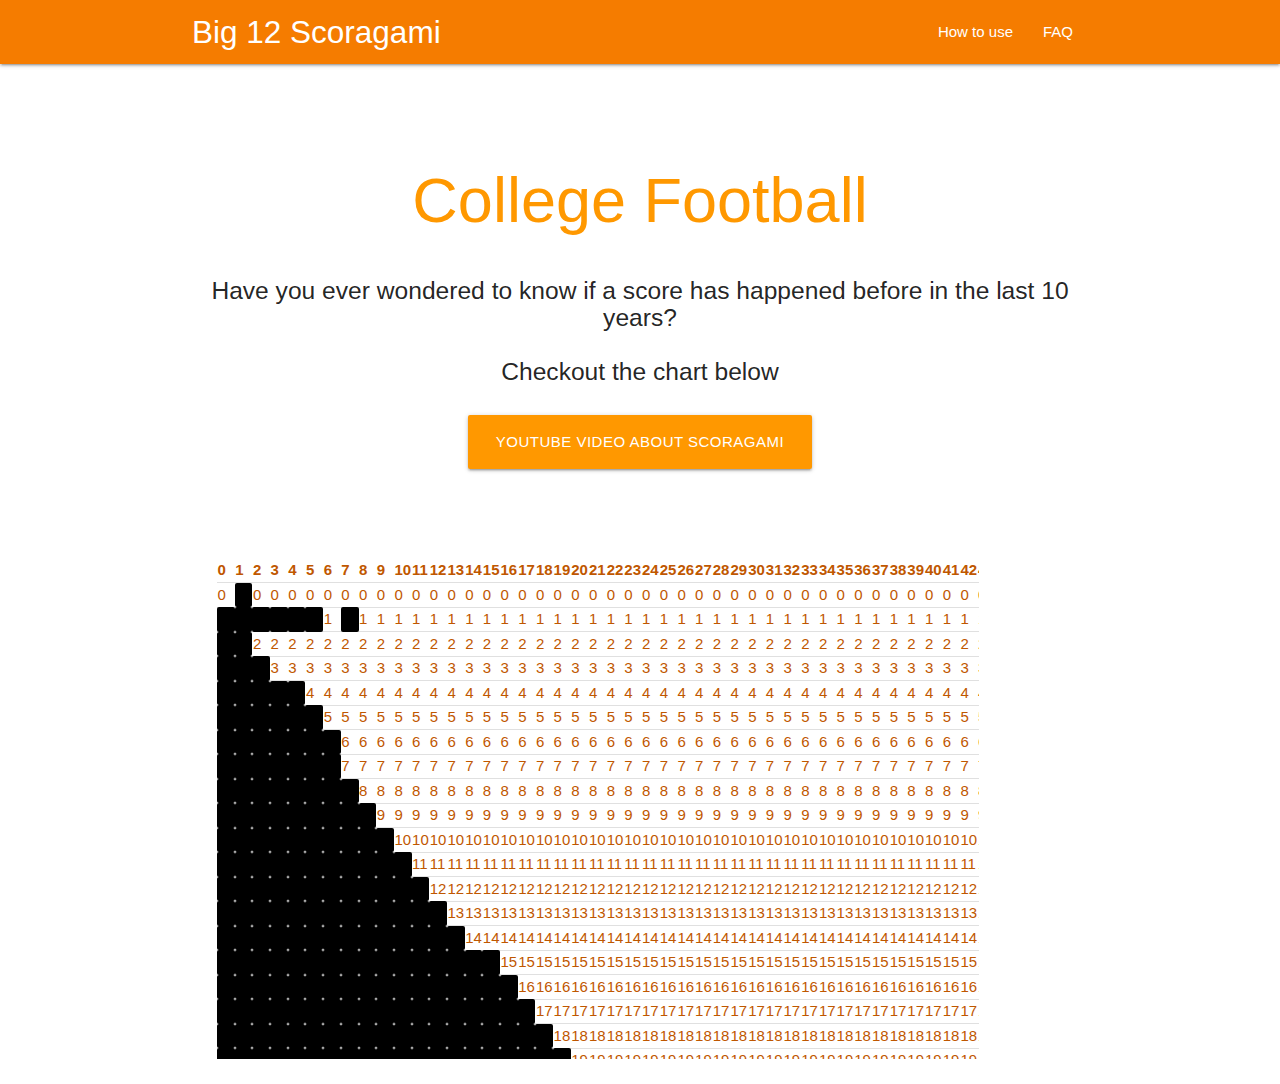
==== commit d82630bc: "Merge pull request #34 from KlyDesign/MarvinBranch" ====
--- a/index.html
+++ b/index.html
@@ -52,17 +52,12 @@
       <br><br>
       <h1 class="header center orange-text">College Football </h1>
       <div class="row center">
-        <h5 class="header col s12 light">Have you ever to know if a score has happened before in the last 10 years? <br><br> Checkout the chart below</h5>
+        <h5 class="header col s12 light">Have you ever wondered to know if a score has happened before in the last 10 years? <br><br> Checkout the chart below</h5>
       </div>
       <div class="row center">
                 <a href="https://www.youtube.com/watch?v=9l5C8cGMueY" id="download-button" class="btn-large waves-effect waves-light orange">Youtube video about Scoragami</a>
               </div>
       <br><br>
-
-    </div>
-  </div>
-
-   
 
   <main>
     <table id="score-table" class="score-table">
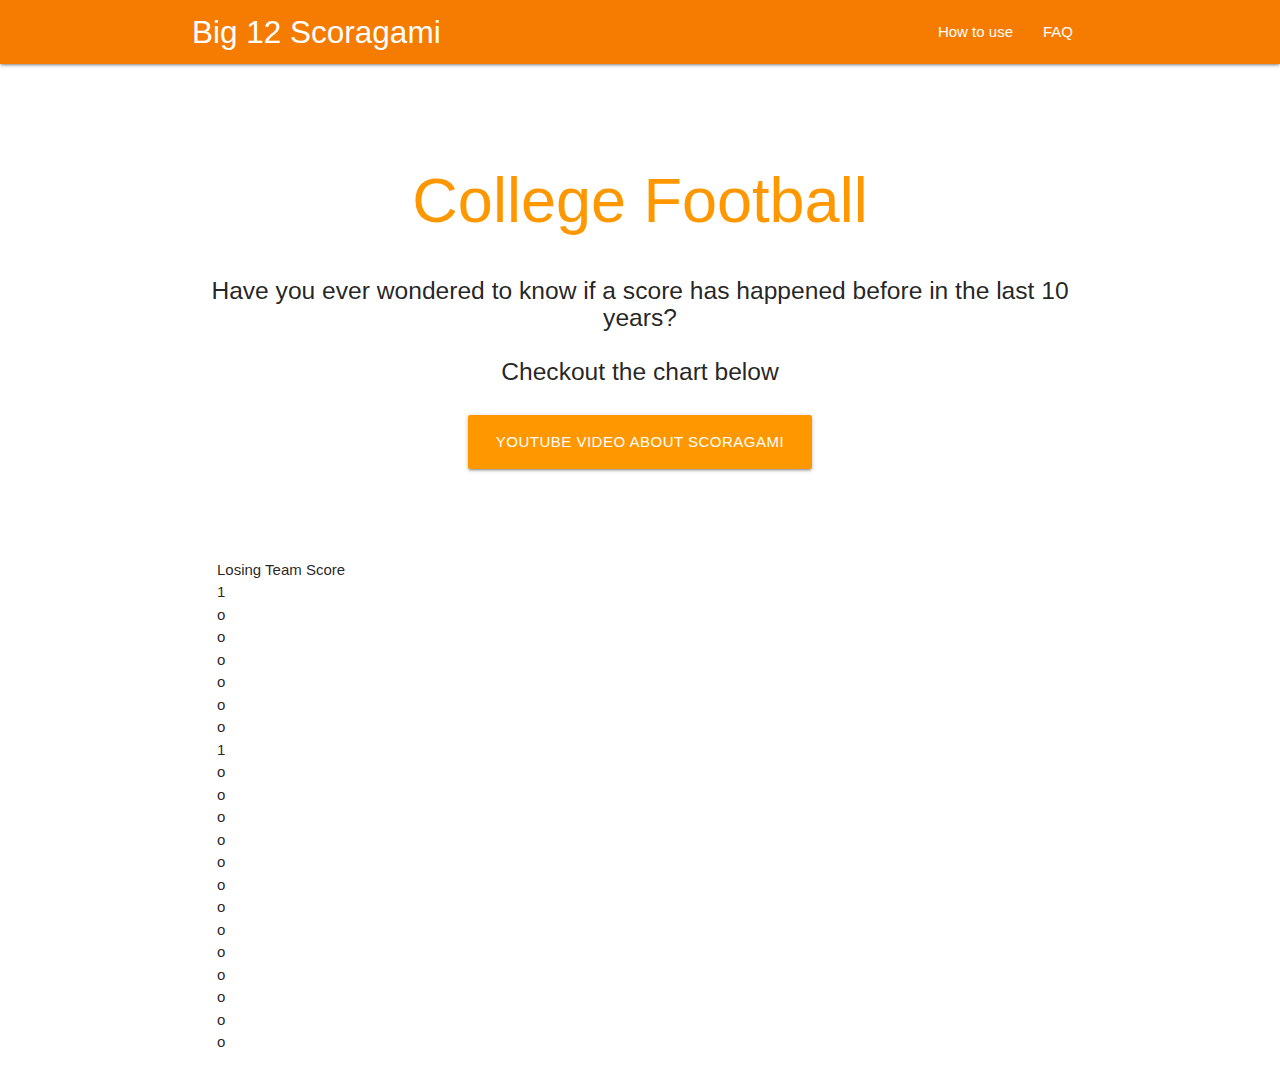
==== commit 1bbaf257: "Merge branch 'main' into jojoBranch" ====
--- a/index.html
+++ b/index.html
@@ -62,6 +62,74 @@
   <main>
     <table id="score-table" class="score-table">
       <tbody>
+
+        <tr>
+          <td id="xAxis" class="axis" colspan="60">Winning Team Score</td>
+          <td id="yAxis" class="axis" rowspan="60"></td>
+          <div class="vertical">Losing Team Score</div>
+        </tr>
+        <tr id="rowcol">
+          <div>1</div>
+          <div>o</div>
+          <div>o</div>
+          <div>o</div>
+          <div>o</div>
+          <div>o</div>
+          <div>o</div>
+          <div>1</div>
+          <div>o</div>
+          <div>o</div>
+          <div>o</div>
+          <div>o</div>
+          <div>o</div>
+          <div>o</div>
+          <div>o</div>
+          <div>o</div>
+          <div>o</div>
+          <div>o</div>
+          <div>o</div>
+          <div>o</div>
+          <div>o</div>
+          <div>o</div>
+          <div>o</div>
+          <div>o</div>
+          <div>o</div>
+          <div>o</div>
+          <div>o</div>
+          <div>o</div>
+          <div>o</div>
+          <div>o</div>
+          <div>o</div>
+          <div>o</div>
+          <div>o</div>
+          <div>o</div>
+          <div>o</div>
+          <div>o</div>
+          <div>o</div>
+          <div>o</div>
+          <div>o</div>
+          <div>o</div>
+          <div>o</div>
+          <div>o</div>
+          <div>o</div>
+          <div>o</div>
+          <div>o</div>
+          <div>o</div>
+          <div>o</div>
+          <div>o</div>
+          <div>o</div>
+          <div>o</div>
+          <div>o</div>
+          <div>o</div>
+          <div>o</div>
+          <div>o</div>
+          <div>o</div>
+          <div>o</div>
+          <div>o</div>
+          <div>o</div>
+          <div>o</div>
+          <div>o</div>
+          <div>o</div>
         <!-- insert winning and loosing team h -->
         <tr id="column" class="column">
           <th id="columnheader-0" class>0</th>
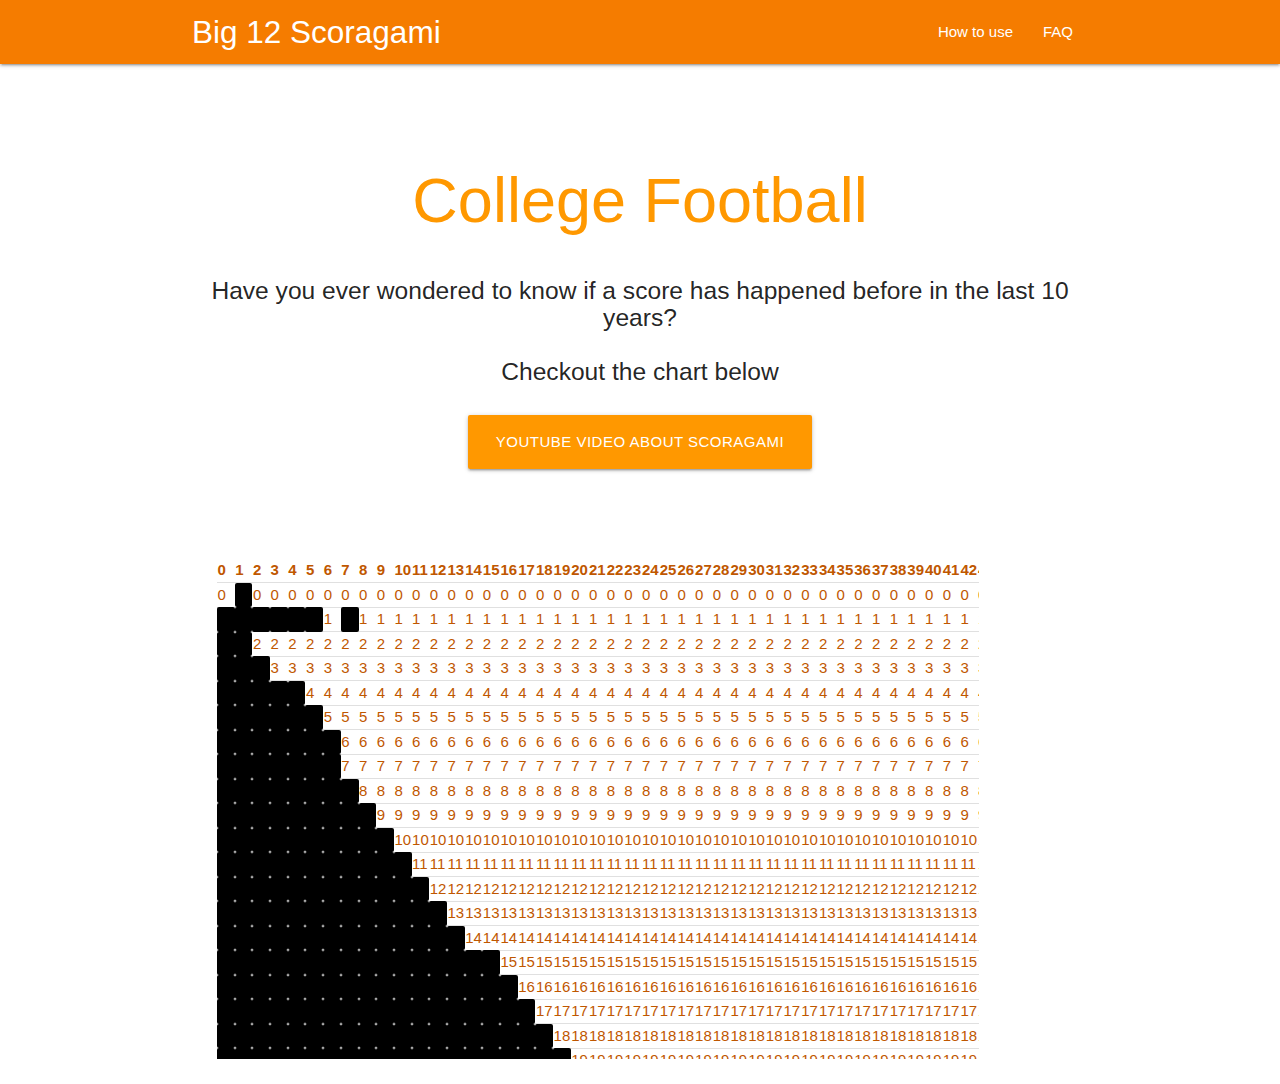
==== commit 0efe7a76: "Merge pull request #36 from KlyDesign/hammer" ====
--- a/index.html
+++ b/index.html
@@ -61,75 +61,10 @@
 
   <main>
     <table id="score-table" class="score-table">
+      
       <tbody>
 
-        <tr>
-          <td id="xAxis" class="axis" colspan="60">Winning Team Score</td>
-          <td id="yAxis" class="axis" rowspan="60"></td>
-          <div class="vertical">Losing Team Score</div>
-        </tr>
-        <tr id="rowcol">
-          <div>1</div>
-          <div>o</div>
-          <div>o</div>
-          <div>o</div>
-          <div>o</div>
-          <div>o</div>
-          <div>o</div>
-          <div>1</div>
-          <div>o</div>
-          <div>o</div>
-          <div>o</div>
-          <div>o</div>
-          <div>o</div>
-          <div>o</div>
-          <div>o</div>
-          <div>o</div>
-          <div>o</div>
-          <div>o</div>
-          <div>o</div>
-          <div>o</div>
-          <div>o</div>
-          <div>o</div>
-          <div>o</div>
-          <div>o</div>
-          <div>o</div>
-          <div>o</div>
-          <div>o</div>
-          <div>o</div>
-          <div>o</div>
-          <div>o</div>
-          <div>o</div>
-          <div>o</div>
-          <div>o</div>
-          <div>o</div>
-          <div>o</div>
-          <div>o</div>
-          <div>o</div>
-          <div>o</div>
-          <div>o</div>
-          <div>o</div>
-          <div>o</div>
-          <div>o</div>
-          <div>o</div>
-          <div>o</div>
-          <div>o</div>
-          <div>o</div>
-          <div>o</div>
-          <div>o</div>
-          <div>o</div>
-          <div>o</div>
-          <div>o</div>
-          <div>o</div>
-          <div>o</div>
-          <div>o</div>
-          <div>o</div>
-          <div>o</div>
-          <div>o</div>
-          <div>o</div>
-          <div>o</div>
-          <div>o</div>
-          <div>o</div>
+        
         <!-- insert winning and loosing team h -->
         <tr id="column" class="column">
           <th id="columnheader-0" class>0</th>
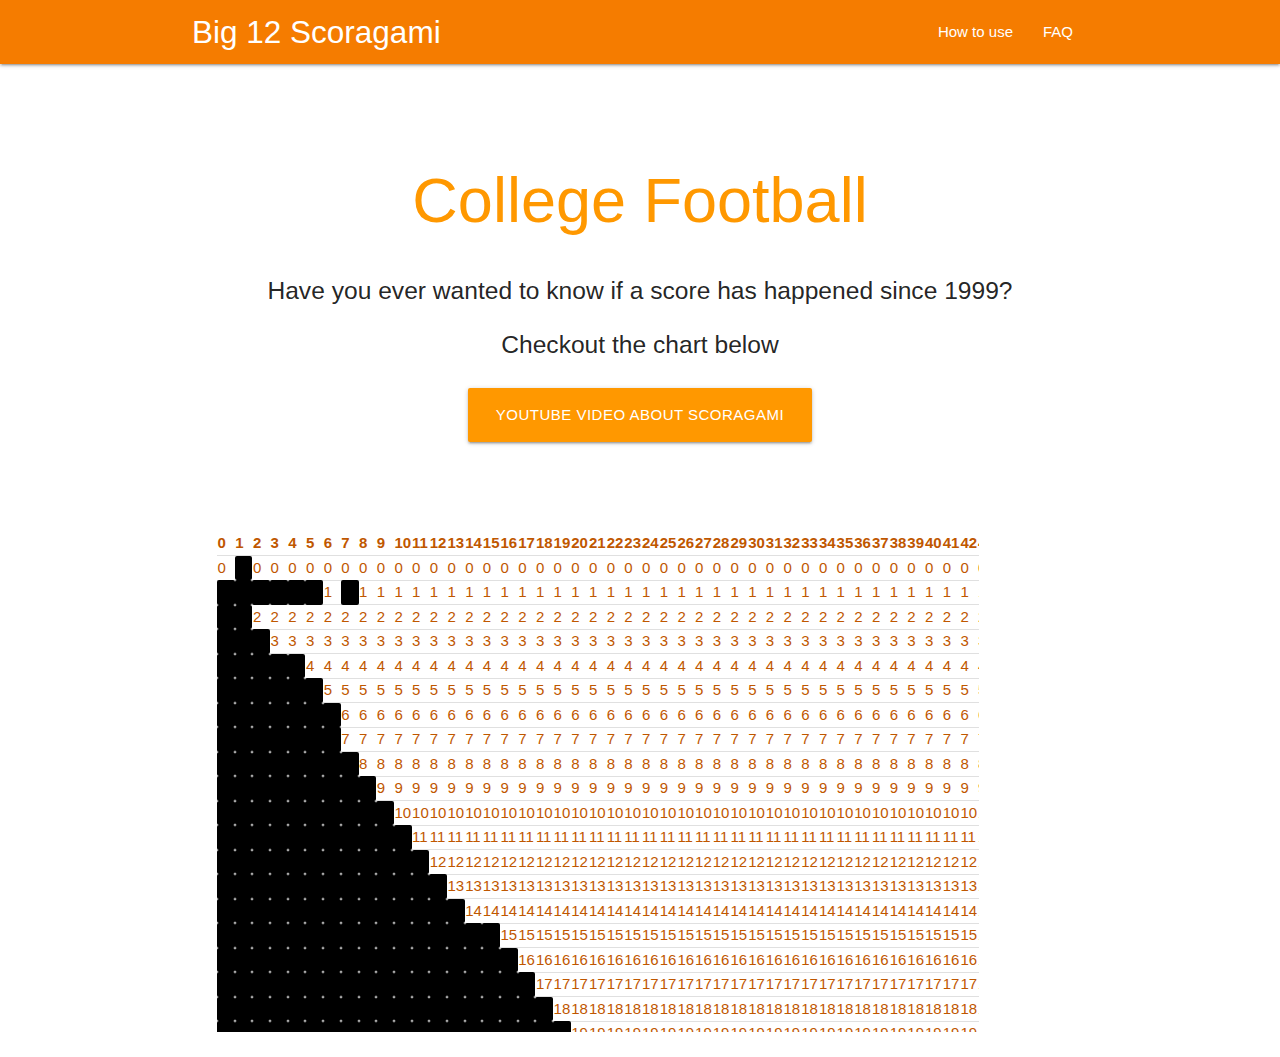
==== commit 0020115d: "fixed typo on index" ====
--- a/index.html
+++ b/index.html
@@ -52,7 +52,7 @@
       <br><br>
       <h1 class="header center orange-text">College Football </h1>
       <div class="row center">
-        <h5 class="header col s12 light">Have you ever wondered to know if a score has happened before in the last 10 years? <br><br> Checkout the chart below</h5>
+        <h5 class="header col s12 light">Have you ever wanted to know if a score has happened since 1999? <br><br> Checkout the chart below</h5>
       </div>
       <div class="row center">
                 <a href="https://www.youtube.com/watch?v=9l5C8cGMueY" id="download-button" class="btn-large waves-effect waves-light orange">Youtube video about Scoragami</a>
@@ -4725,6 +4725,7 @@
   <script src="https://code.jquery.com/jquery-2.1.1.min.js"></script>
   <script src="js/materialize.js"></script>
   <script src="js/init.js"></script>
+  <script src="cfp_weather.js"></script>
   <script src="script.js"></script>
 
   </body>
